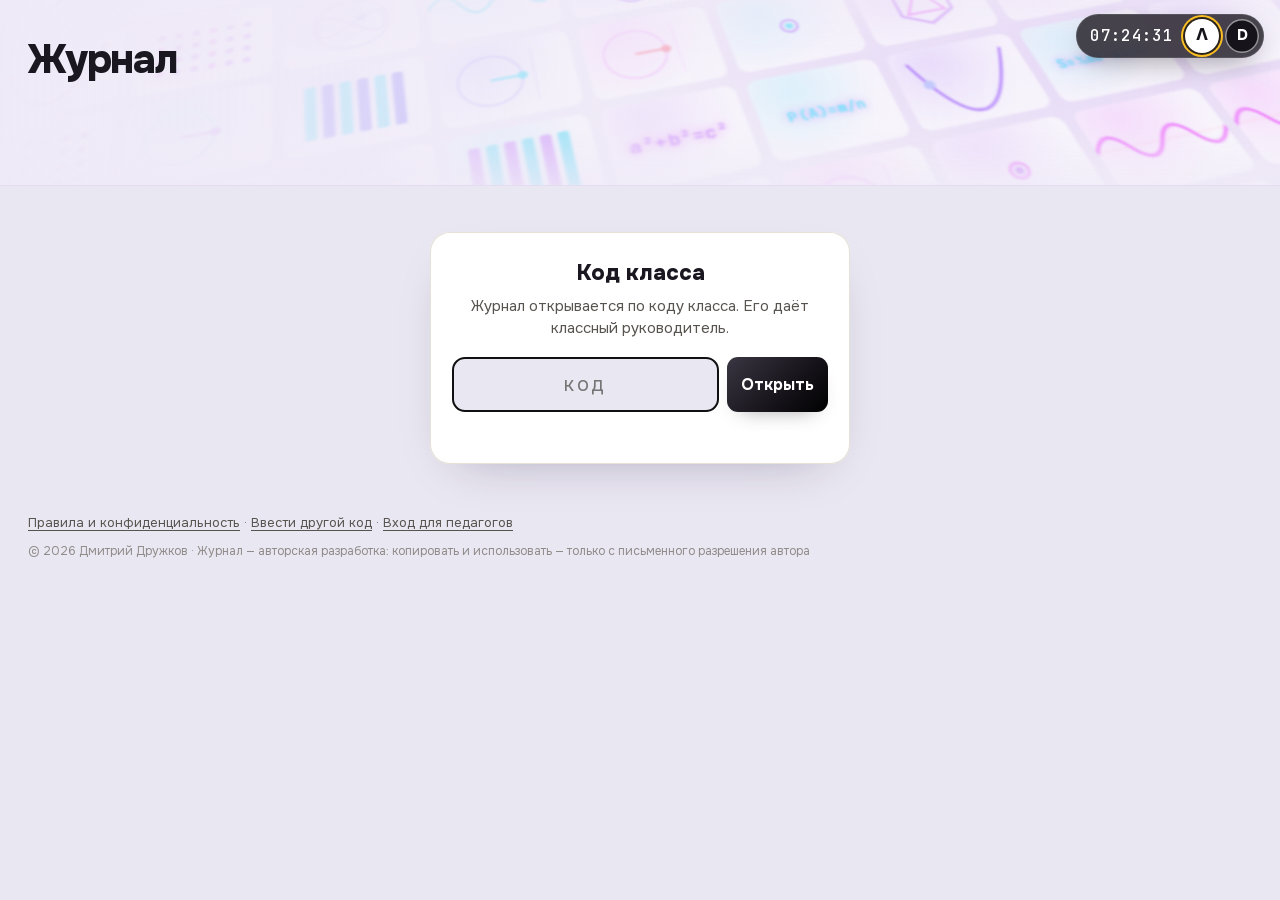
==== zhurnal.html @ 51f80c4f "Школьный журнал: страницы входа и журнала" ====
<!DOCTYPE html>
<html lang="ru">
<head>
<meta charset="UTF-8">
<meta name="viewport" content="width=device-width, initial-scale=1, viewport-fit=cover">
<title>Журнал</title>
<meta name="robots" content="noindex, nofollow">
<meta name="theme-color" content="#16131a">
<link rel="icon" href="favicon.svg" type="image/svg+xml">
<script>
  try { if (localStorage.getItem('tema') === 'night') document.documentElement.dataset.theme = 'night'; } catch (_) {}
</script>
<link rel="stylesheet" href="fonts/gf.css">
<link rel="stylesheet" href="style.css?v=d21de379">
<link rel="stylesheet" href="shkola.css?v=f48131ae">
<!--
  Школьный журнал (ТЗ 18, 10.10.2026) — копия журнала D, переделанная под школу: любые предметы, права по предмету.
  Эта страница — пустая оболочка: фамилий, имён и оценок в ней нет (152-ФЗ). Данные приходят с нашего сервера
  в России (vk_bot/shkola.py): педагогу — по входу (index.html), ученику и родителю — по коду класса или личной ссылке.
  Журнал D (uroki-gagarina/zhurnal.html) живёт отдельно; правки механики переносятся руками.
-->
<style>
/* Журнал живёт в стилях сайта (style.css): те же цвета тем Λ / D, те же цвета предметов
   (.k-algebra, .k-geometriya, .k-veroyatnost → --g заливка, --s акцент, --glow свечение),
   те же часы с переключателем. Здесь — только своё: вкладки, таблица, окна. */
[hidden]{ display:none !important; }
:root{
  --z-line2:#d9d3e6; --z-head:#f2eff9; --z-hover:#f6f3fb; --z-focus:#16131a;
  --z-shadow:0 18px 50px -18px rgba(40,24,70,.35);
  /* расцветка плиток оценок — вся здесь. --mNb фон, --mNt цифра, --m5s / --m2s свет. Выбор D из вариантов
     (_стенд_журнала/варианты_плиток.mjs): «Лайм» в обеих темах (ночь — 03.10, день — 04.10). Пятёрка — лайм со светом,
     плохие оценки (2, 1, прочерк, незачёт) — алая плитка с красным светом; у четвёрки цифра зелёная, у тройки охристая,
     плитки у них серые, без света. */
  --m5b:linear-gradient(160deg,#e4fb6e,#a8e02a); --m5t:#2a3d00; --m5s:0 4px 14px -3px rgba(132,204,22,.8), 0 0 24px -6px rgba(132,204,22,.65);
  --m2b:linear-gradient(160deg,#ff5a5a,#dc2626); --m2c:#fff; --m2s:0 4px 14px -3px rgba(220,38,38,.6), 0 0 22px -6px rgba(220,38,38,.5);
  --m2u:#fff; --m2uc:#dc2626;   /* счётчик дней в углу плохой оценки; «!» — наоборот, этим цветом залит */
  --m2k:rgba(60,0,10,.34);      /* подложка под счётчиком дней: мелкие белые цифры на алом читаются */
  --m2t:#b42318;                /* красный текст на обычном фоне: «2 долга» у имени */
  --m4b:#e9e5f1; --m4t:#35701a; --m3b:#e9e5f1; --m3t:#8f5d02; --mnb:#ece9f2; --mnt:#5f5870;
  --z-tile:#f4f2f9; --z-chip:#efecf6; --z-rule:#ebe6f2;
  --z-ring:#fff;   /* светлая подложка под рамкой выбора, наведения и сдачи: рамка видна и на чёрной, и на белой плитке */
  --z-sent:#7c3aed; --z-sent2:#c4b5fd; --z-redo:#c026d3;
}
:root[data-theme="night"]{
  --z-line2:#3a2447; --z-head:#231430; --z-hover:#231430; --z-focus:#ff5cc8;
  --z-shadow:0 0 0 1px rgba(255,92,200,.18), 0 24px 60px -20px rgba(217,70,239,.45);
  /* ночь — «Лайм»: пятёрка кислотная, плохие оценки алые; у четвёрки цифра зеленоватая, у тройки желтоватая */
  --m5b:linear-gradient(160deg,#f0ff8a,#a6f01f); --m5t:#1c2b00; --m5s:0 0 18px -1px rgba(190,255,60,.85), 0 0 38px -6px rgba(170,240,40,.75);
  --m2b:linear-gradient(160deg,#ff5a5a,#d61f1f); --m2c:#fff; --m2s:0 0 16px -2px rgba(255,60,60,.9), 0 0 30px -8px rgba(255,60,60,.7);
  --m2u:#fff; --m2uc:#d61f1f; --m2t:#ffa6bd;
  --m4b:rgba(255,255,255,.085); --m4t:#b9e69c; --m3b:rgba(255,255,255,.085); --m3t:#ecca78; --mnb:rgba(255,255,255,.04); --mnt:#9a86ad;
  --z-tile:rgba(255,255,255,.04); --z-chip:rgba(255,255,255,.07); --z-rule:rgba(255,255,255,.07);
  --z-sent:#a78bfa; --z-sent2:#ddd6fe; --z-redo:#e879f9;
}
body{ background:var(--store); min-height:100vh; }
/* обложка журнала (D, 03.10) — та же живая стена, что за календарём на главной: fon.js и его стили в style.css.
   Шапка журнала ниже календаря, поэтому плитки мельче (data-cols / data-rows), а слева, под заголовком
   и вкладками, стена притушена сильнее */
.zh-hero{ position:relative; overflow:hidden; isolation:isolate; }
.zh-hero .shell{ position:relative; z-index:1; }
.zh-hero .gif-wall{ display:flex; align-items:center; }
.zh-hero .gw-plane{ position:relative; flex:0 0 128%; left:-12%; top:auto; width:auto; height:auto; gap:12px; }   /* высота — по своим плиткам, стоит по центру шапки: на любой ширине накрывает её целиком */
.zh-hero .gif-wall::after{ background:
  linear-gradient(90deg, var(--h-bg) 0%, color-mix(in srgb, var(--h-bg) 82%, transparent) 30%, color-mix(in srgb, var(--h-bg) 30%, transparent) 62%, color-mix(in srgb, var(--h-bg) 18%, transparent) 100%),
  linear-gradient(180deg, color-mix(in srgb, var(--h-bg) 55%, transparent) 0%, transparent 34%, transparent 70%, color-mix(in srgb, var(--h-bg) 70%, transparent) 100%); }
@media (min-width:701px){ .zh-hero{ min-height:186px; } }
@media (max-width:700px){ .zh-hero .gw-plane{ flex-basis:160%; left:-30%; gap:10px; } }
@media (orientation:landscape) and (max-height:520px){ .zh-hero .gif-wall{ display:none; } }
input, textarea{ font:inherit; color:inherit; }

/* шапка — как на главной */
.zh-hero{
  background:
    radial-gradient(900px 400px at 85% -10%, rgba(168,85,247,.20), transparent 60%),
    radial-gradient(700px 360px at 0% 110%, rgba(79,70,229,.14), transparent 60%),
    var(--h-bg);
  color:var(--h-txt); padding:22px 0 22px; border-bottom:1px solid var(--h-line);
}
[data-theme="night"] .zh-hero{
  background:
    radial-gradient(800px 380px at 90% -20%, rgba(217,70,239,.35), transparent 60%),
    radial-gradient(700px 400px at -5% 120%, rgba(190,18,60,.28), transparent 60%),
    var(--h-bg);
  border-bottom-color:rgba(255,92,200,.28);
}
.zh-back{ display:inline-block; font-size:14px; font-weight:700; color:var(--h-soft); text-decoration:none; }
.zh-back:hover{ color:var(--h-txt); }
.zh-title{ display:flex; align-items:baseline; gap:6px 16px; flex-wrap:wrap; margin-top:10px; }
.zh-title .kicker{ margin-top:0; }
@media (max-width:700px){ .zh-hero{ padding-top:60px; } }

/* вкладки предметов — заливка предмета, как кнопки на главной */
.tabs{ display:flex; gap:10px; flex-wrap:wrap; align-items:center; margin-top:18px; }
/* все три всегда яркие, в цвете предмета; выбранная — приподнята, с кольцом и свечением */
.tab{ display:inline-flex; align-items:center; gap:8px; padding:9px 16px 9px 10px; border-radius:14px; font-weight:800; font-size:15px;
  color:var(--on); background:var(--g); box-shadow:0 8px 18px -14px var(--glow), inset 0 1px 0 rgba(255,255,255,.3);
  transition:transform .18s var(--ease), box-shadow .2s; }
.tab i{ font-style:normal; width:30px; height:30px; border-radius:9px; display:grid; place-items:center; font-size:17px; background:rgba(255,255,255,.28); }
.k-veroyatnost.tab i{ background:rgba(255,255,255,.7); }
.tab:hover{ transform:translateY(-1px); }
.tab:active{ transform:scale(.96); }
.tab[aria-selected="true"]{ transform:translateY(-3px) scale(1.04);
  box-shadow:0 0 0 3px var(--h-bg), 0 0 0 5px var(--s), 0 16px 30px -12px var(--glow); }
.tab[aria-selected="true"] i{ animation:tab-pop .45s var(--ease); }
@keyframes tab-pop{ 0%{ transform:scale(.7) rotate(-12deg); } 60%{ transform:scale(1.18) rotate(6deg); } 100%{ transform:none; } }
[data-theme="night"] .tab{ box-shadow:0 0 18px -8px var(--glow), inset 0 1px 0 rgba(255,255,255,.25); }
[data-theme="night"] .tab[aria-selected="true"]{ box-shadow:0 0 0 3px var(--h-bg), 0 0 0 5px var(--s), 0 0 34px -2px var(--glow); }
.tab .sh{ display:none; }
/* «Все» (D, 03.10): чёрная, как «Математика»; значок — полоски в цветах предметов журнала */
.tab.vse i{ display:flex; gap:2px; padding:7px 6px; align-items:stretch; background:rgba(255,255,255,.14); }
.tab.vse i b{ flex:1; border-radius:2px; background:var(--g); }
[data-theme="night"] .tab.vse{ box-shadow:inset 0 0 0 1px rgba(255,255,255,.3), 0 0 18px -8px var(--glow); }
@media (max-width:560px){
  .tabs{ display:grid; grid-template-columns:repeat(3,minmax(0,1fr)); gap:8px; }
  .tab{ flex-direction:column; justify-content:center; gap:5px; padding:9px 4px; font-size:13.5px; text-align:center; }
  .tab .lg{ display:none; } .tab .sh{ display:inline; }
  .tab i{ width:32px; height:32px; font-size:18px; }
  .tab.vse{ grid-column:1 / -1; flex-direction:row; gap:8px; padding:6px 12px; }   /* под тремя предметами — узкая полоса во всю ширину */
  .tab.vse i{ width:26px; height:26px; padding:6px 5px; }
  .tab.vse[aria-selected="true"]{ transform:translateY(-2px); }
  .st{ grid-column:1 / -1; margin-left:0; }
}
.st{ margin-left:auto; font-size:13px; color:var(--h-dim); display:flex; align-items:center; gap:6px; }
.st em{ font-style:normal; }
.st i{ width:8px; height:8px; border-radius:50%; background:var(--h-ghost); }
.st.ok i{ background:#16a34a; } .st.wait i{ background:#f59e0b; } .st.bad i{ background:#dc2626; }
[data-theme="night"] .st.ok i{ background:#6ee7b7; box-shadow:0 0 8px #6ee7b7; }

.zh-main{ padding-top:18px; }

/* панель учителя */
.tools{ display:flex; gap:8px; flex-wrap:wrap; align-items:center; margin-bottom:12px; font-size:14px; color:var(--sub); }
.btn{ padding:8px 14px; border-radius:11px; font-weight:700; text-align:center; background:var(--card); color:var(--ink); box-shadow:inset 0 0 0 1px var(--z-line2); }
.btn:hover{ background:var(--z-hover); }
.btn.pri{ background:var(--g); color:var(--on); box-shadow:0 10px 22px -14px var(--glow); }
.btn.danger{ color:#dc2626; }
[data-theme="night"] .btn.danger{ color:#ff7aa8; }
.warn{ color:#b45309; font-weight:600; }
[data-theme="night"] .warn{ color:#fcd34d; }
.codebox b{ color:var(--ink); }

/* таблица */
.wrap{ overflow:auto; max-height:calc(100vh - 120px); max-height:calc(100dvh - 120px); background:var(--card);
  border-radius:18px; box-shadow:inset 0 0 0 1px var(--line), 0 14px 40px -28px rgba(40,24,70,.35);
  -webkit-overflow-scrolling:touch; overscroll-behavior-x:contain; }
table.zt{ border-collapse:separate; border-spacing:0; font-size:14px; }
.zt th, .zt td{ border-right:1px solid transparent; border-bottom:1px solid transparent; }   /* линий сетки нет (плитки, ниже) — поля держат шаг */
.zt thead th{ position:sticky; top:0; z-index:2; background:var(--card); }
.zt thead tr:first-child th{ height:46px; }
.zt thead tr:nth-child(2) th{ top:46px; height:22px; }
.zt .nm{ position:sticky; left:0; z-index:3; background:var(--card); text-align:left; padding:6px 10px;
  min-width:128px; max-width:150px; font-weight:600; box-shadow:1px 0 0 var(--z-line2); }
.zt thead .nm{ z-index:4; font-size:12px; color:var(--muted); }
.zt tbody .nm b{ display:block; font-weight:800; font-size:15.5px; line-height:1.15; }   /* имя — крупно, фамилия — мелко и серым (D, 01.10) */
.zt tbody .nm span{ display:block; font-size:11.5px; color:var(--muted); font-weight:500; }
/* имя и фамилия — каждая в одну строку (D, 04.10): «Воротников · 2 долга» переносилось, строка становилась выше остальных,
   и плитки в ней растягивались. Не помещается — многоточием сжимается только сама фамилия (.fm): «· это ты» и число долгов
   остаются целыми. На широком экране столбец имён шире, и фамилии видны целиком */
.zt tbody .nm b, .zt tbody .nm span{ white-space:nowrap; max-width:130px; }
.zt tbody .nm b, .zt tbody .nm .fm{ overflow:hidden; text-overflow:ellipsis; }
.zt tbody .nm span{ display:flex; }
.zt tbody .nm .fm{ font-style:normal; min-width:0; }
.zt tbody .nm em{ flex:none; }
@media (min-width:1000px){ .zt .nm{ max-width:230px; } .zt tbody .nm b, .zt tbody .nm span{ max-width:210px; } }
.dt{ padding:3px 6px; font-size:13px; white-space:nowrap; cursor:pointer; border-top:3px solid transparent; text-align:center; }
.dt b{ display:block; font-weight:700; }
.dt small{ display:block; font-size:10.5px; color:var(--muted); font-weight:600; }
.dt:hover{ color:var(--s); }
.dt a{ display:block; color:inherit; text-decoration:none; }
.dt.go b i{ font-style:normal; font-size:11px; margin-left:3px; color:var(--s); }
.dt.go:hover b{ text-decoration:underline; text-underline-offset:3px; }
a.btn{ text-decoration:none; display:inline-flex; align-items:center; }
.dt.today b::after{ content:' · сегодня'; font-weight:700; font-size:10.5px; color:var(--s); }
.sub{ font-size:10.5px; font-weight:700; color:var(--muted); text-transform:uppercase; letter-spacing:.04em; }
td.c{ position:relative; width:46px; min-width:46px; height:44px; text-align:center; font-weight:800; font-size:15px; padding:2px; white-space:nowrap; }
td.c.long{ font-size:11px; white-space:normal; line-height:1.1; font-weight:600; }
.m5{ background:var(--m5b); color:var(--m5t); } .m4{ background:var(--m4b); color:var(--m4t); }
.m3{ background:var(--m3b); color:var(--m3t); } .m2{ background:var(--m2b); color:var(--m2c); }
.mn{ background:var(--mnb); color:var(--mnt); font-weight:600; }
.edit td.c{ cursor:pointer; }
.zt tfoot th.nm{ font-size:12px; color:var(--muted); vertical-align:top; }
.zt tfoot td{ vertical-align:top; padding:6px; font-size:12px; color:var(--sub); cursor:pointer; max-width:92px; }
.zt tfoot td:hover{ background:var(--z-hover); }
/* галочка D в углу темы и домашки: «урок готов», «домашка задана» — видит только он */
.edit .zt tfoot td[data-les]{ position:relative; padding-right:26px; min-width:124px; }   /* шире: галочка не должна ломать слова темы */
.rdy{ position:absolute; top:5px; right:5px; width:19px; height:19px; padding:0; border-radius:6px; display:grid; place-items:center; font-size:13px; line-height:1; font-weight:900;
  color:transparent; background:var(--card); box-shadow:inset 0 0 0 1.5px var(--z-line2); }
.rdy:hover{ box-shadow:inset 0 0 0 1.5px #16a34a; }
.rdy[aria-pressed="true"]{ background:#16a34a; color:#fff; box-shadow:none; }
[data-theme="night"] .rdy[aria-pressed="true"]{ background:#34d399; color:#062b1c; }
/* журналы: переключатель над предметами */
.jsw{ display:flex; gap:6px; flex-wrap:wrap; margin-top:14px; }
.jr{ padding:6px 12px; border-radius:999px; font-weight:700; font-size:13.5px; color:var(--h-soft); box-shadow:inset 0 0 0 1px var(--h-line); }
.jr[aria-pressed="true"]{ background:var(--h-txt); color:var(--h-bg); box-shadow:none; }
.jr.add{ color:var(--h-dim); border:1px dashed var(--h-line); box-shadow:none; }
/* ссылки урока (D, 09.10): видеосвязь и доска — всегда в шапке, у D и у ученика одни и те же */
.ssyl{ display:flex; gap:10px; flex-wrap:wrap; align-items:center; margin-top:14px; }
.sl{ display:inline-flex; align-items:center; gap:10px; padding:7px 16px 7px 7px; border-radius:14px; font-weight:800; font-size:15px; text-decoration:none;
  color:#fff; box-shadow:0 10px 22px -12px var(--sl-glow), inset 0 1px 0 rgba(255,255,255,.3); transition:transform .18s var(--ease), box-shadow .2s; }
.sl i{ width:32px; height:32px; border-radius:10px; display:grid; place-items:center; background:rgba(255,255,255,.24); }
.sl svg{ width:19px; height:19px; fill:none; stroke:currentColor; stroke-width:2; stroke-linecap:round; stroke-linejoin:round; }
.sl em{ font-style:normal; font-weight:700; opacity:.7; }
.sl:hover{ transform:translateY(-2px); box-shadow:0 16px 28px -12px var(--sl-glow), inset 0 1px 0 rgba(255,255,255,.3); }
.sl:active{ transform:scale(.96); }
.sl.tm{ background:linear-gradient(135deg,#22c55e 0%,#0d9488 100%); --sl-glow:rgba(13,148,136,.9); }
.sl.bd{ background:linear-gradient(135deg,#f472b6 0%,#8b5cf6 100%); --sl-glow:rgba(139,92,246,.9); }
[data-theme="night"] .sl{ box-shadow:0 0 22px -6px var(--sl-glow), inset 0 1px 0 rgba(255,255,255,.25); }
.sl-ed{ width:34px; height:34px; border-radius:50%; display:grid; place-items:center; font-size:15px; color:var(--h-dim); box-shadow:inset 0 0 0 1px var(--h-line); }
.sl-ed:hover{ color:var(--h-txt); }
@media (max-width:560px){ .sl{ flex:1 1 0; justify-content:flex-start; } }
/* оформление: точка в начале строки, кнопки Ж К Ч • */
.li{ display:block; padding-left:1.05em; text-indent:-1.05em; }
.li::before{ content:'•'; display:inline-block; width:1.05em; text-indent:0; color:var(--s); font-weight:900; }
.tl .li{ padding-left:.9em; text-indent:-.9em; } .tl .li::before{ width:.9em; }
.dlg .lbl{ display:flex; align-items:center; gap:8px; }
.fmtbar{ margin-left:auto; display:inline-flex; gap:4px; text-transform:none; letter-spacing:0; }
.fmtbar button{ width:30px; height:28px; padding:0; display:grid; place-items:center; line-height:1; border-radius:8px; font-size:14px; color:var(--ink); box-shadow:inset 0 0 0 1px var(--z-line2); background:var(--card); }
.fmtbar button:hover{ background:var(--z-hover); }
/* «Математика» — чёрная с белой М (D, 01.10) */
.k-mat{ --g:linear-gradient(135deg,#3a3642 0%,#16131a 60%,#000 100%); --s:#16131a; --on:#fff; --t:#ecebef; --d:#16131a; --glow:rgba(0,0,0,.45); }
[data-theme="night"] .k-mat{ --g:linear-gradient(135deg,#2c2436 0%,#0a070d 70%,#000 100%); --s:#f3ecff; --on:#fff; --t:rgba(255,255,255,.08); --d:#f3ecff; --glow:rgba(255,255,255,.35); }
/* лента дней индивидуала: предмет дня — цветом под днём недели и датой */
.dt.sjc:hover{ color:var(--on); }
.dt.sjc.go b i{ color:inherit; opacity:.75; }   /* стрелка «урок на сайте» на цветной шапке — цветом текста, а не предмета (иначе оранжевая на оранжевом) */
.dt.sjc.today b::after{ color:inherit; }
/* выбор предмета дня в окне «День» */
.sjpick{ display:flex; gap:8px; flex-wrap:wrap; margin-top:6px; }
.sjpick button{ padding:9px 14px; min-width:44px; border-radius:12px; font-weight:800; font-size:14px; color:var(--on); background:var(--g); opacity:.45;
  box-shadow:inset 0 1px 0 rgba(255,255,255,.3); transition:opacity .15s, transform .15s var(--ease); }
.sjpick.go button{ opacity:1; }
.sjpick button[aria-pressed="true"]{ opacity:1; transform:translateY(-2px); box-shadow:0 0 0 2px var(--card), 0 0 0 4px var(--s), 0 10px 20px -12px var(--glow); }
.dlg input[type="date"]{ width:auto; min-width:170px; font-weight:700; }
.fprev{ white-space:pre-line; font-size:14px; background:var(--z-head); border-radius:10px; padding:8px 10px; margin-top:6px; }
.fprev-h{ display:block; font-size:11px; font-weight:700; text-transform:uppercase; letter-spacing:.06em; color:var(--muted); margin-bottom:2px; }
/* тема дня: по две строки на урок, на один урок — четыре */
.tl{ display:-webkit-box; -webkit-box-orient:vertical; -webkit-line-clamp:2; overflow:hidden; word-break:break-word; line-height:1.3; }
.tl.one{ -webkit-line-clamp:4; }
.hw .tl{ white-space:pre-line; }
.tl .no{ font-weight:800; color:var(--muted); }
.tl.site{ color:var(--sub); font-style:italic; }
.zt tfoot td{ min-width:138px; }
.clamp{ display:-webkit-box; -webkit-box-orient:vertical; -webkit-line-clamp:4; overflow:hidden; white-space:pre-line; word-break:break-word; }
.tp td{ color:var(--ink); font-weight:600; }
.addc{ padding:0 10px; vertical-align:middle; }
.empty{ padding:40px 20px; text-align:center; color:var(--sub); }

/* легенда (D, 03.10): отдельная карточка ниже таблицы — значок и два-три слова, по столбцам */
.lgd{ margin-top:30px; padding:16px 20px 18px; border-radius:18px; display:grid; grid-template-columns:repeat(auto-fit, minmax(220px, 1fr)); gap:16px 30px;
  font-size:13px; line-height:1.3; color:var(--sub); background:color-mix(in srgb, var(--card) 60%, transparent); box-shadow:inset 0 0 0 1px var(--line); }
.lgd h4{ font-size:11px; font-weight:800; letter-spacing:.1em; text-transform:uppercase; color:var(--muted); margin-bottom:8px; }
.lgd ul{ list-style:none; display:grid; gap:7px; }
.lgd li{ display:flex; align-items:center; gap:9px; }
.lgd .ch{ display:inline-flex; gap:3px; flex:none; justify-content:flex-end; min-width:105px; }   /* значки — столбцом справа, подписи — слева в линию */
.lgd .dbt .ch{ min-width:54px; }
.lgd .ch i{ display:inline-flex; align-items:center; justify-content:center; min-width:24px; height:22px; padding:0 4px; border-radius:6px; font-style:normal; font-weight:800; font-size:12px; box-shadow:0 0 0 1px rgba(127,127,127,.14); }
.lgd .ch i small{ align-self:flex-start; margin:2px -1px 0 2px; padding:0 2px; border-radius:3px; font:800 8.5px/1.3 'JetBrains Mono',ui-monospace,monospace; color:var(--m2u); background:var(--m2k); }
.lgd .ch i small.late{ background:var(--m2u); color:var(--m2uc); }
.lgd .sjc{ min-width:0; }
.lgd .sjc i{ width:24px; background:var(--g); box-shadow:inset 0 0 0 1px rgba(127,127,127,.25); }
.lgd .tips li{ align-items:baseline; }
.lgd .tips li::before{ content:''; flex:none; width:5px; height:5px; border-radius:50%; background:var(--muted); transform:translateY(-2px); }
@media (max-width:560px){ .lgd{ margin-top:22px; padding:14px 14px 16px; gap:14px; } }

/* вход по коду */
.gate{ max-width:420px; margin:28px auto; background:var(--card); border-radius:20px; padding:26px 22px; text-align:center;
  box-shadow:inset 0 0 0 1px var(--line), 0 18px 50px -30px rgba(40,24,70,.4); }
[data-theme="night"] .gate{ box-shadow:inset 0 0 0 1px rgba(217,70,239,.25), 0 0 60px -24px rgba(217,70,239,.6); }
.gate h2{ font-size:22px; font-weight:800; margin-bottom:6px; }
.gate p{ color:var(--sub); font-size:15px; }
.gate form{ display:flex; gap:8px; margin-top:18px; }
.gate input{ flex:1; min-width:0; padding:12px 14px; border-radius:12px; border:1px solid var(--z-line2); background:var(--store); font-size:20px; text-align:center; letter-spacing:.12em; }
.gate .pick{ display:grid; gap:8px; margin-top:16px; }
.gate .pick .btn{ width:100%; justify-content:flex-start; text-align:left; padding:12px 14px; font-size:16px; }
.gate .err{ color:#dc2626; margin-top:12px; font-size:14px; min-height:1em; }
[data-theme="night"] .gate .err{ color:#ff7aa8; }
.link{ text-decoration:underline; text-underline-offset:3px; color:var(--sub); font-size:13px; }

/* нижний лист: оценка */
.pop{ position:fixed; left:50%; bottom:12px; transform:translateX(-50%); width:min(440px, calc(100vw - 16px)); z-index:40;
  background:var(--card); color:var(--ink); border-radius:20px; box-shadow:var(--z-shadow), inset 0 0 0 1px var(--line); padding:14px; }
.pop-h{ display:flex; justify-content:space-between; gap:10px; font-size:14px; margin-bottom:10px; }
.pop-h span{ color:var(--sub); text-align:right; }
.pop-q{ display:grid; grid-template-columns:repeat(7,1fr); gap:6px; }
.pop-q button{ height:46px; border-radius:12px; font-weight:800; font-size:18px; text-align:center; box-shadow:inset 0 0 0 1px var(--z-line2); }
.pop-t{ display:flex; gap:6px; margin-top:8px; }
.pop-t input{ flex:1; min-width:0; padding:10px 12px; border-radius:10px; border:1px solid var(--z-line2); background:var(--store); }
.pop-f{ display:flex; justify-content:space-between; align-items:center; gap:8px; margin-top:10px; font-size:14px; color:var(--sub); }
.pop-f label{ display:flex; align-items:center; gap:6px; cursor:pointer; }

/* окна: урок, ученики */
.dlg-bg{ position:fixed; inset:0; background:rgba(16,10,24,.45); z-index:45; }
[data-theme="night"] .dlg-bg{ background:rgba(5,2,8,.7); }
.dlg{ position:fixed; left:50%; top:50%; transform:translate(-50%,-50%); width:min(560px, calc(100vw - 16px)); max-height:calc(100dvh - 24px); overflow:auto;
  background:var(--card); color:var(--ink); border-radius:20px; box-shadow:var(--z-shadow); padding:20px; z-index:46; }
.dlg h3{ font-size:20px; font-weight:800; margin-bottom:4px; }
.dlg .meta{ color:var(--muted); font-size:13px; margin-bottom:14px; }
.dlg .txt{ white-space:pre-line; font-size:15px; margin:6px 0 14px; }
.dlg .lbl{ font-size:12px; font-weight:700; text-transform:uppercase; letter-spacing:.06em; color:var(--muted); margin-top:10px; }
.dlg input, .dlg textarea{ width:100%; padding:10px 12px; border-radius:10px; border:1px solid var(--z-line2); background:var(--store); margin-top:4px; }
.dlg textarea{ min-height:110px; resize:vertical; }
.dlg .row{ display:flex; gap:8px; justify-content:flex-end; margin-top:16px; flex-wrap:wrap; }
.dlg .row .sp{ flex:1; }
.srow{ display:grid; grid-template-columns:1fr 1fr 36px 36px; gap:6px; margin-top:6px; }
.srow button.lnk{ color:var(--ink); } .srow button.lnk.on{ background:var(--z-head); box-shadow:inset 0 0 0 2px #7c3aed; }
.srow input{ margin-top:0; }
.srow-tg{ grid-column:1 / -1; padding:9px 10px; border-radius:10px; border:1px solid var(--z-line2); background:var(--store); color:inherit; font:inherit; font-size:14px; }
.srow-ph{ grid-column:1 / 3; font-size:14px; }
.srow-call{ grid-column:3 / -1; display:flex; align-items:center; justify-content:center; border-radius:10px; box-shadow:inset 0 0 0 1px var(--z-line2); text-decoration:none; }
.srow-call[hidden]{ display:none; }
.srow button{ border-radius:10px; text-align:center; box-shadow:inset 0 0 0 1px var(--z-line2); color:#dc2626; }

.vyg-row{ display:flex; align-items:center; gap:12px; flex-wrap:wrap; margin-top:16px; font-size:13px; color:var(--muted); }
/* выгрузка оценок (D, 08.10): окно с выбором вида и лист. Лист — чёрным по белому в любой теме: его печатают */
.dlg.vyg{ width:min(1040px, calc(100vw - 16px)); }
.vyg-opt{ display:flex; flex-wrap:wrap; gap:8px 22px; margin-top:12px; }
.vyg-opt > div{ display:flex; align-items:center; gap:6px; flex-wrap:wrap; }
.vyg-opt b{ font-size:11px; font-weight:800; letter-spacing:.08em; text-transform:uppercase; color:var(--muted); margin-right:2px; }
.vyg-opt button{ padding:6px 12px; border-radius:999px; font-size:14px; font-weight:600; box-shadow:inset 0 0 0 1.5px var(--z-line2); }
.vyg-opt button[aria-pressed="true"]{ background:var(--ink); color:var(--paper); box-shadow:none; }
.vyg-kr{ display:flex; align-items:center; gap:8px 10px; flex-wrap:wrap; margin-top:12px; padding:10px 12px; border-radius:12px; background:var(--z-head); font-size:13px; color:var(--sub); }
.vyg-kr b{ font-size:11px; font-weight:800; letter-spacing:.08em; text-transform:uppercase; color:var(--muted); }
.vyg-kr input{ flex:1 1 260px; min-width:0; height:36px; padding:0 10px; border-radius:10px; border:1.5px solid var(--z-line2); background:var(--card); color:var(--ink); font:inherit; font-size:13px; }
.vyg-kr span{ flex:1 1 240px; }
.vyg-pre{ margin-top:14px; max-height:min(52vh, 560px); overflow:auto; border-radius:12px; box-shadow:inset 0 0 0 1.5px var(--z-line2); background:#fff; padding:14px 16px; }
.vl{ color:#000; font:12px/1.25 Arial, Helvetica, sans-serif; }
.vl h1, .vl h2, .vl h3{ color:#000; letter-spacing:0; text-transform:none; }   /* у сайта заголовки в цвет темы: ночью были бы белыми на белом листе */
.vl h1{ font:700 15px/1.2 Arial, sans-serif; margin:0 0 2px; } .vl .vl-kogda{ font-size:11px; color:#555; margin-bottom:10px; }
.vl h2{ font:700 13.5px/1.2 Arial, sans-serif; margin:12px 0 4px; } .vl h2 small{ font-weight:400; color:#555; font-size:11.5px; margin-left:6px; }
.vl table{ border-collapse:collapse; margin-bottom:6px; }
.vl th, .vl td{ border:1px solid #777; padding:2px 4px; text-align:center; min-width:17px; height:18px; font-size:11.5px; white-space:nowrap; }
.vl th{ background:#eee; font-weight:700; } .vl th.d{ font-size:10.5px; } .vl th.w{ font-weight:400; font-size:9.5px; color:#333; background:#f6f6f6; }
.vl td.nm, .vl th.nm{ text-align:left; padding-right:8px; } .vl td.sr{ font-weight:700; background:#f6f6f6; }
.vl .vl-s{ break-inside:avoid; page-break-inside:avoid; }
.vl .vk{ break-inside:avoid; page-break-inside:avoid; padding:10px 2px 12px; border-bottom:1.5px dashed #555; }
.vl .vk:first-of-type{ border-top:1.5px dashed #555; }
.vl .vk h3{ font:700 15px/1.2 Arial, sans-serif; margin:0 0 6px; } .vl .vk h3 small{ font-weight:400; font-size:11px; color:#555; margin-left:8px; }
.vl .vk-s{ display:flex; gap:8px 12px; align-items:flex-start; flex-wrap:wrap; margin-top:5px; }
.vl .vk-s > b{ flex:0 0 112px; font-size:12px; padding-top:3px; } .vl .vk-s > b i{ display:block; font-style:normal; font-weight:400; font-size:11px; color:#333; }
.vl .vk-t{ display:flex; flex-wrap:wrap; gap:4px 10px; flex:1; min-width:0; } .vl .vk-t table{ margin:0; }
#vygList{ display:none; }
@media print{
  body.vyg-print{ background:#fff !important; }
  body.vyg-print > *:not(#vygList){ display:none !important; }
  body.vyg-print > #vygList{ display:block !important; }
  body.vyg-print .vl th, body.vyg-print .vl td{ -webkit-print-color-adjust:exact; print-color-adjust:exact; }
}
.zh-foot{ padding:22px 0 40px; font-size:13px; color:var(--muted); }

/* ── живой журнал (ТЗ 17, шаги 1–3) ── */
/* долг (двойка, единица, незачёт): в углу плитки — сколько дней осталось на пересдачу, «!» — срок вышел */
td.c sup{ position:absolute; top:1px; right:2px; color:var(--m2u); font-size:9.5px; font-weight:800; line-height:1; font-family:'JetBrains Mono',ui-monospace,monospace; background:var(--m2k); border-radius:4px; padding:1px 3px; }
td.c.zlate sup{ color:var(--m2uc); background:var(--m2u); }
/* кто поставил: А — автоматика, ✎ — D исправил оценку автоматики */
td.c .src{ position:absolute; bottom:2px; left:3px; font-size:9px; font-weight:800; line-height:1; opacity:.75; }
.zt tbody .nm em{ font-style:normal; color:var(--m2t); font-weight:700; }
.sub.dz.sh{ letter-spacing:0; }
.zt tfoot td[colspan="1"], .zt tfoot td[colspan="2"]{ min-width:96px; }
.fcount{ display:inline-block; margin-left:4px; font-size:11px; font-weight:700; color:var(--muted); white-space:nowrap; }
/* подсказка: навёл — вспомнил, что было */
.ztip{ position:fixed; z-index:60; max-width:280px; padding:9px 11px; border-radius:12px; font-size:12.5px; line-height:1.4;
  background:var(--night); color:#f3eaf7; box-shadow:var(--z-shadow); pointer-events:none; white-space:pre-line; }
.ztip b{ display:block; font-size:13px; margin-bottom:2px; }
[data-theme="night"] .ztip{ background:#2a1636; box-shadow:0 0 0 1px rgba(255,92,200,.3), 0 18px 40px -16px rgba(217,70,239,.6); }
/* источник оценки в листе D */
.pop-src{ font-size:13px; color:var(--sub); background:var(--z-head); border-radius:10px; padding:8px 10px; margin-bottom:10px; }
.pop-cm{ width:100%; margin-top:8px; padding:9px 12px; border-radius:10px; border:1px solid var(--z-line2); background:var(--store); resize:vertical; font-size:14px; }
td.c .cmt{ position:absolute; top:4px; left:4px; width:6px; height:6px; border-radius:50%; background:currentColor; opacity:.8; }   /* есть комментарий — точка в углу, цветом цифры */
.pop-x{ display:flex; gap:6px; margin-top:8px; }
.pop-x button{ flex:1; height:36px; border-radius:10px; font-weight:700; font-size:14px; text-align:center; box-shadow:inset 0 0 0 1px var(--z-line2); }
/* файлы урока в карточке */
/* карточка дня: тема → файлы плитками → домашка */
.dsec{ margin-top:14px; }
.dsec-h{ display:flex; align-items:center; gap:8px; flex-wrap:wrap; font-size:16.5px; line-height:1.25; }
.dsec-h .no{ width:24px; height:24px; border-radius:50%; display:grid; place-items:center; font-size:13px; font-weight:800; background:var(--z-head); color:var(--sub); flex:none; }
.sjchip{ padding:3px 9px; border-radius:999px; font-size:12px; font-weight:800; color:var(--on); background:var(--g); flex:none; }
.ftiles{ display:flex; gap:10px; flex-wrap:wrap; margin:10px 0 6px; }
.ft{ position:relative; width:150px; }
.ftb{ width:100%; padding:0; display:flex; flex-direction:column; gap:4px; text-align:left; }
.fpv{ width:150px; height:196px; border-radius:14px; overflow:hidden; display:grid; place-items:center; background:var(--z-head); box-shadow:0 0 0 1px var(--z-line2), 0 8px 18px -14px rgba(40,24,70,.5); transition:transform .15s var(--ease); }
.ftb:hover .fpv{ transform:translateY(-2px); box-shadow:0 0 0 2px var(--s), 0 12px 22px -14px rgba(40,24,70,.6); }
.fpv img{ width:100%; height:100%; object-fit:cover; object-position:top; display:block; background:#fff; }
.fpv img:not([src]){ visibility:hidden; }
@media (max-width:560px){ .ft{ width:calc(50% - 5px); } .fpv{ width:100%; height:auto; aspect-ratio:150/196; } }
.fpv i{ font-style:normal; font-family:'JetBrains Mono',ui-monospace,monospace; font-weight:800; font-size:20px; text-transform:uppercase; letter-spacing:.04em; color:#fff; }
.fpv.x-pdf{ background:linear-gradient(135deg,#f87171,#dc2626); position:relative; }
.fpv.x-pdf img:not([src]){ position:absolute; }
.fpv.x-pdf.cover{ background:#fff; }
.fpv.x-pdf.cover::after{ content:'PDF'; position:absolute; left:6px; bottom:6px; padding:2px 6px; border-radius:6px; font:800 10px 'JetBrains Mono',ui-monospace,monospace; color:#fff; background:#dc2626; } .fpv.x-pptx{ background:linear-gradient(135deg,#fb923c,#ea580c); }
.fpv.x-docx{ background:linear-gradient(135deg,#60a5fa,#2563eb); } .fpv.x-xlsx{ background:linear-gradient(135deg,#4ade80,#16a34a); }
.fnm{ font-size:13px; font-weight:600; line-height:1.2; display:-webkit-box; -webkit-box-orient:vertical; -webkit-line-clamp:2; overflow:hidden; word-break:break-word; }
.ftb .fz{ font-size:11px; color:var(--muted); }
.frm{ position:absolute; top:-6px; right:-6px; width:24px; height:24px; padding:0; border-radius:50%; display:grid; place-items:center; font-size:12px; color:#dc2626; background:var(--card); box-shadow:0 0 0 1px var(--z-line2), 0 4px 10px -6px rgba(0,0,0,.4); }
.btn.sm{ padding:5px 10px; font-size:13px; }
/* карточка дня колонками (D, 07.10): тема 1 · тема 2 · домашка — отдельные карточки с цветной шапкой; на телефоне встают друг под друга */
.dlg.day{ display:grid; grid-template-columns:repeat(var(--nb, 3), minmax(0, 1fr)); gap:14px; align-items:stretch; }
@media (max-width:760px){ .dlg.day{ grid-template-columns:1fr; } }
.dlg.day > h3, .dlg.day > .meta, .dlg.day > .note, .dlg.day > .row{ grid-column:1 / -1; margin:0; }
.dlg.day .dsec, .dlg.day .dhw{ margin:0; padding:0 14px 14px; border-radius:16px; background:var(--card); box-shadow:0 0 0 1px var(--z-line2), 0 10px 24px -18px rgba(40,24,70,.5); overflow:hidden; }
.dlg.day .dsec-h, .dlg.day .dhw > .lbl{ display:flex; flex-wrap:nowrap; align-items:flex-start; gap:8px; margin:0 -14px 12px; padding:12px 14px; min-height:64px; font-size:15px; line-height:1.3; font-weight:800; text-transform:none; letter-spacing:0; color:var(--on); background:var(--g); }
.dlg.day .dsec-h b{ flex:1; min-width:0; color:inherit; }
.dlg.day .dsec-h .no{ background:rgba(255,255,255,.92); color:#1a1720; margin-top:-2px; }
.dlg.day .dsec-h .sjchip{ background:rgba(255,255,255,.92); color:#1a1720; }
.dlg.day .dhw > .lbl{ background:#1a1720; color:#fff; }
[data-theme="night"] .dlg.day .dhw > .lbl{ background:#000; box-shadow:inset 0 -1px 0 rgba(255,255,255,.18); }
.dlg.day .dhw .txt{ margin-top:0; }
.dlg.day .cov{ width:100%; margin-top:0; } .dlg.day .ftiles{ margin-top:10px; }
/* плитки в колонке: один файл — во всю ширину (видно без открытия), два и больше — по два в ряд */
.dlg.day .ft{ width:calc(50% - 5px); } .dlg.day .ft:only-child{ width:100%; }
.dlg.day .fpv{ width:100%; height:auto; aspect-ratio:150/196; }
/* обложка темы (D, 07.10): в карточке — над файлами, в таблице — над строкой темы */
.cov{ position:relative; width:min(100%, 300px); margin:10px 0 2px; }
.covb{ display:block; width:100%; padding:0; border-radius:14px; overflow:hidden; box-shadow:0 0 0 1px var(--z-line2), 0 8px 18px -14px rgba(40,24,70,.5); }
.cov img{ display:block; width:100%; aspect-ratio:16/9; object-fit:cover; object-position:top; background:var(--z-head); }
.ti + .ti{ margin-top:6px; padding-top:6px; border-top:1px solid var(--z-line2); }
.zt tfoot .tl:not(.one){ -webkit-line-clamp:3; }
.edit .zt tfoot td[data-les]{ padding-right:6px; }   /* галочек готовности больше нет — картинка и текст во всю ширину колонки */
.tcov{ display:block; width:100%; aspect-ratio:16/9; object-fit:cover; object-position:top; border-radius:8px; margin:0 0 4px; background:var(--z-head); }
.tcov:not([src]), .cov img:not([src]){ visibility:hidden; }
/* плитку можно подвинуть: ◀ ▶ и «в домашку / к теме»; мышкой — перетащить */
.fmv{ display:flex; gap:3px; margin-top:4px; }
.fmv button{ flex:1; height:24px; padding:0 4px; border-radius:7px; font-size:11px; font-weight:700; color:var(--sub); box-shadow:inset 0 0 0 1px var(--z-line2); white-space:nowrap; }
.fmv button{ text-align:center; } .fmv button[disabled]{ opacity:.3; cursor:default; }
.fmv button:not([disabled]):hover{ background:var(--z-hover); }
.ft[draggable="true"]{ cursor:grab; } .ft.drag{ opacity:.4; }
.zone-on{ outline:2px dashed var(--s); outline-offset:3px; border-radius:12px; }
.uprow{ display:flex; gap:6px; flex-wrap:wrap; align-items:center; }
/* файлы в окне «Изменить»: что уже лежит и что уйдёт вместе с «Сохранить» */
.fslot{ display:flex; gap:6px; flex-wrap:wrap; align-items:center; margin:6px 0 2px; padding:6px; border-radius:12px; background:var(--z-head); }
.fchip{ display:inline-flex; align-items:center; gap:4px; max-width:100%; padding:3px 8px; border-radius:999px; font-size:12px; font-weight:600; color:var(--sub); background:var(--card); box-shadow:inset 0 0 0 1px var(--z-line2); }
.fchip span{ overflow:hidden; text-overflow:ellipsis; white-space:nowrap; max-width:170px; }
.fchip.new{ color:var(--on); background:var(--s); box-shadow:none; }
.fchip button{ width:16px; height:16px; padding:0; border-radius:50%; font-size:10px; line-height:1; color:inherit; background:rgba(255,255,255,.25); }
.pop-sub .pop-x button.redo{ flex:2; }
.pop-move{ display:flex; gap:5px; flex-wrap:wrap; align-items:center; margin-top:8px; }
.pop-move button{ padding:5px 9px; border-radius:9px; font-size:13px; font-weight:700; box-shadow:inset 0 0 0 1px var(--z-line2); background:var(--card); }
.autorow{ display:flex; align-items:center; gap:10px; flex-wrap:wrap; margin:8px 0 2px; }
.autorow .note{ margin:0; }
.dhw{ margin-top:12px; padding:10px 12px; border-radius:12px; background:var(--z-head); }
.dhw .lbl{ margin-top:0; }
.files{ display:flex; flex-direction:column; gap:6px; margin:6px 0 4px; }
.file{ display:flex; align-items:center; gap:8px; }
.file .zdl{ flex:1; min-width:0; display:flex; align-items:center; gap:10px; padding:9px 12px; border-radius:12px; text-align:left; box-shadow:inset 0 0 0 1px var(--z-line2); }
.file .zdl:hover{ background:var(--z-hover); }
.file .ext{ font-family:'JetBrains Mono',ui-monospace,monospace; font-size:11px; font-weight:700; padding:3px 6px; border-radius:6px; background:var(--z-head); color:var(--sub); flex:none; text-transform:uppercase; }
.file .fn{ flex:1; min-width:0; font-weight:600; overflow:hidden; text-overflow:ellipsis; white-space:nowrap; }
.file .fz{ font-size:12px; color:var(--muted); white-space:nowrap; }
.file .rm{ width:36px; height:36px; border-radius:10px; text-align:center; color:#dc2626; box-shadow:inset 0 0 0 1px var(--z-line2); flex:none; }
.upl{ position:relative; overflow:hidden; display:inline-flex; align-items:center; cursor:pointer; }
.upl input{ position:absolute; inset:0; opacity:0; cursor:pointer; margin:0; }
.dlg .chk{ display:flex; gap:8px; align-items:flex-start; margin-top:12px; font-size:14px; color:var(--sub); cursor:pointer; }
.dlg .chk input{ width:auto; margin-top:3px; }
.note{ font-size:13px; color:var(--muted); margin-top:4px; }
/* сдача ДЗ (шаг 4): 📷 — есть фото; кольцо «сдано» и пунктир «на доработку» — в блоке плиток */
td.c .cam{ position:absolute; bottom:1px; right:2px; font-size:10px; font-style:normal; line-height:1; }
.zt tbody tr.me th.nm{ background:color-mix(in srgb, #7c3aed 12%, var(--card)); box-shadow:inset 4px 0 0 #7c3aed, 1px 0 0 var(--z-rule); }
.zt tbody tr.me td.c.d.mine{ cursor:pointer; }
.stbar{ display:flex; gap:10px; flex-wrap:wrap; align-items:center; margin-bottom:12px; font-size:14px; color:var(--sub); }
.btn.queue{ background:#7c3aed; color:#fff; box-shadow:0 10px 22px -14px #7c3aed; }
.thumbs{ display:flex; gap:8px; flex-wrap:wrap; margin:8px 0; }
.thumbs button{ width:84px; height:84px; border-radius:10px; overflow:hidden; box-shadow:inset 0 0 0 1px var(--z-line2); background:var(--z-head); padding:0; }
.thumbs img{ width:100%; height:100%; object-fit:cover; display:block; }
.pop-sub{ background:var(--z-head); border-radius:12px; padding:8px 10px; margin-bottom:10px; font-size:13px; color:var(--sub); }
.pop-sub .thumbs button{ width:64px; height:64px; }
.pop-sub .pop-x button.ok{ background:#16a34a; color:#fff; box-shadow:none; }
.pop-sub .pop-x button.redo{ color:#c026d3; }
.dlg .big{ display:flex; align-items:center; gap:12px; margin:6px 0; }
.dlg .big i{ font-style:normal; display:grid; place-items:center; min-width:48px; height:48px; padding:0 8px; border-radius:12px; font-size:22px; font-weight:800; box-shadow:inset 0 0 0 1px var(--z-line2); }
.dlg .kod{ font-size:26px; letter-spacing:.3em; text-align:center; font-family:'JetBrains Mono',ui-monospace,monospace; }
.dlg .err{ color:#dc2626; font-size:14px; margin-top:8px; min-height:1em; }
.view{ position:fixed; inset:0; z-index:60; background:#0e0a12; display:flex; flex-direction:column; }
.view .vstage{ flex:1; min-height:0; display:grid; place-items:center; padding:8px; }
.view canvas{ border-radius:6px; box-shadow:0 10px 40px -10px rgba(0,0,0,.6); background:#222; }
.view .vtools{ display:flex; flex-wrap:wrap; gap:6px; align-items:center; justify-content:center; padding:calc(10px + env(safe-area-inset-top,0px)) 10px 6px; }
.view .vtools button{ min-width:40px; height:40px; border-radius:10px; background:rgba(255,255,255,.12); color:#fff; font-weight:700; padding:0 10px; display:grid; place-items:center; }
.view .vtools button[aria-pressed="true"]{ box-shadow:inset 0 0 0 2px #fff; }
.view .vtools button span{ width:20px; height:20px; border-radius:50%; display:block; }
.view .vtools button b{ border-radius:50%; background:#fff; display:block; }
.view .vst{ color:#d8cfe6; font-size:12.5px; width:100%; text-align:center; }
.view #vN{ color:#fff; align-self:center; }
.thumbs button{ position:relative; }
.thumbs .inked{ position:absolute; right:3px; bottom:3px; font-style:normal; font-size:13px; background:#fff; border-radius:6px; padding:0 2px; }
.view .vbar{ display:flex; gap:8px; justify-content:center; padding:10px 10px calc(10px + env(safe-area-inset-bottom,0px)); }
.view .vbar button{ padding:10px 16px; border-radius:12px; background:#fff; color:#1a1720; font-weight:700; }
.view .vtools button.vrot{ display:flex; gap:5px; margin-left:8px; } .view .vtools button.vrot + .vrot{ margin-left:0; }
/* файл урока на весь экран (D, 07.10): картинка или листы PDF листаются внутри журнала */
.fview .vtools{ justify-content:flex-end; }
.fview .vname{ flex:1 1 180px; min-width:0; padding:0 4px; color:#fff; font-weight:700; font-size:14px; overflow:hidden; text-overflow:ellipsis; white-space:nowrap; }
.fview .vdoc{ flex:1; min-height:0; position:relative; outline:none; overflow:auto; overscroll-behavior:contain; -webkit-overflow-scrolling:touch; padding:8px; display:flex; flex-direction:column; }
/* margin:auto — по центру, а когда лист шире или выше экрана — листается от края, ничего не обрезано */
.fview .vpages{ flex:none; margin:auto; display:flex; flex-direction:column; gap:10px; }
.fview .vpage{ flex:none; margin:0 auto; background:#fff; border-radius:4px; overflow:hidden; box-shadow:0 10px 40px -10px rgba(0,0,0,.6); }
.fview .vpage canvas{ width:100%; height:100%; display:block; border-radius:0; box-shadow:none; background:#fff; }
.fview .vimg{ flex:none; margin:auto; display:block; border-radius:6px; background:#fff; box-shadow:0 10px 40px -10px rgba(0,0,0,.6); }
.fview .vmsg{ margin:auto; max-width:340px; color:#d8cfe6; font-size:15px; text-align:center; }
.view .vcount{ color:#fff; align-self:center; }
/* телефон: сверху имя файла и «Свернуть», под ними размер и «Скачать»; рамки браузера убирать незачем */
@media (max-width:560px){ .fview .vtools{ justify-content:center; } .fview .vtools button{ order:2; } .fview .vname{ flex:1 1 calc(100% - 136px); } .fview .vtools [data-v="x"]{ order:1; } .fview .vtools [data-v="fs"]{ display:none; } }
#footLinks:not(:empty)::before{ content:' · '; }
/* дни и месяцы (D, 01.10): одна дата на день, жирная черта между днями, листаем по месяцам */
.zt th.dend, .zt td.dend{ border-right:2px solid transparent; }   /* конец дня; у плиток и подписей поле шире — в блоке плиток */
.months{ display:flex; gap:6px; flex-wrap:wrap; margin-bottom:10px; }
.mo{ padding:6px 12px; border-radius:999px; font-weight:700; font-size:13.5px; color:var(--sub); box-shadow:inset 0 0 0 1px var(--z-line2); background:var(--card); }
.mo[aria-selected="true"]{ background:var(--g); color:var(--on); box-shadow:0 8px 18px -12px var(--glow); }
/* ── таблица плитками (D, 03.10) — как дни календаря на главной, в обеих темах ──
   Сетки линий нет. Клетка — скруглённая плитка: пустая едва видна, оценка красит её целиком.
   Пятёрка светится и «дышит», двойка и кол светятся красным, четвёрка и тройка — просто плитки.
   Рамок у оценок нет; между днями — просвет. Цвета — переменные --m… и --z-… в начале файла.
   :root в начале каждого правила — чтобы оно было сильнее прежних правил таблицы выше. */
:root .zt .nm{ box-shadow:1px 0 0 var(--z-rule); }
:root .zt td.c{ border:2px solid transparent; border-radius:11px; background:var(--z-tile) padding-box; box-shadow:none; }
:root .zt td.c.m5{ --z-tile:var(--m5b); z-index:1; }
:root .zt td.c.m4{ --z-tile:var(--m4b); }
:root .zt td.c.m3{ --z-tile:var(--m3b); }
:root .zt td.c.m2{ --z-tile:var(--m2b); z-index:1; }
:root .zt td.c.mn{ --z-tile:var(--mnb); }
/* свет — отдельным слоем точно по плитке; красный горит ровно, у пятёрки на ноутбуке дышит прозрачностью (без перерисовки тени) */
:root .zt td.c.m5::after, :root .zt td.c.m2::after{ content:''; position:absolute; inset:0; border-radius:9px; pointer-events:none; }
:root .zt td.c.m5::after{ box-shadow:var(--m5s); }
:root .zt td.c.m2::after{ box-shadow:var(--m2s); }
@keyframes z-glow{ 50%{ opacity:.5; } }
@media (hover:hover) and (pointer:fine){ :root .zt td.c.m5::after{ animation:z-glow 3.2s ease-in-out infinite; } }   /* дышит только на ноутбуке: на телефоне сотни вечных анимаций — батарея и рывки */
/* между днями — просвет: правое поле шире, а угол скруглён с запасом, чтобы плитка осталась плиткой */
:root .zt td.c.dend{ border-right-width:12px; width:56px; min-width:56px; border-radius:11px 21px 21px 11px / 11px; }
/* рамки — внутри плитки (тенью внутрь), а не контуром по клетке: у последней клетки дня поле справа шире */
:root .zt td.c.sub-sent{ box-shadow:inset 0 0 0 1.5px var(--z-ring), inset 0 0 0 4px var(--z-sent); animation:z-sent 1.8s ease-in-out infinite; }   /* сдано, ждёт проверки */
@keyframes z-sent{ 50%{ box-shadow:inset 0 0 0 1.5px var(--z-ring), inset 0 0 0 4px var(--z-sent2); } }
:root .zt td.c.sub-redo::before{ content:''; position:absolute; inset:3px; border:2px solid var(--z-ring); outline:2px dashed var(--z-redo); outline-offset:-2px; border-radius:7px; pointer-events:none; }   /* на доработке: пунктир по светлой подложке */
:root .edit .zt td.c:not(.cur):hover{ box-shadow:inset 0 0 0 1.5px var(--z-ring), inset 0 0 0 3px var(--s); }   /* выбранную клетку наведение не перебивает */
:root .zt tbody tr.me td.c.d.mine:hover{ box-shadow:inset 0 0 0 1.5px var(--z-ring), inset 0 0 0 3px var(--z-sent); }
:root .zt td.c.cur{ box-shadow:inset 0 0 0 2px var(--z-ring), inset 0 0 0 4.5px var(--z-focus); animation:none; }
/* шапка дня — та же плитка: сама клетка глухая (под ней едут оценки), плашка — внутри */
:root .zt thead th.dt{ padding:4px 2px; border-top-width:0; }
:root .zt thead th.dt.dend{ padding-right:10px; }   /* + 2px прозрачной границы = те же 12, что у плиток */
:root .zt thead th.dt > *{ display:block; padding:8px 4px; border-radius:11px; background:var(--z-chip); }
:root .zt thead th.dt > a > b{ display:block; }
:root .zt thead th.dt.today > *{ background:color-mix(in srgb, var(--s) 22%, transparent); box-shadow:inset 0 0 0 1.5px var(--s), 0 0 16px -6px var(--glow); }
:root .zt thead th.dt.sjc{ color:var(--on); }
:root .zt thead th.dt.sjc > *{ background:var(--g); box-shadow:0 0 16px -8px var(--glow); }
:root .zt thead th.dt.sjc.today > *{ box-shadow:inset 0 0 0 2px var(--on); }
:root .zt th.sub.dend{ border-right-width:12px; }
/* тема и домашка — под тонкой чертой, без клеток */
:root .zt tfoot tr > *{ border-top:1px solid var(--z-rule); }
:root .zt tfoot td.dend{ border-right:12px solid transparent; }
@media (prefers-reduced-motion:reduce){ :root .zt td.c.m5::after, :root .zt td.c.sub-sent{ animation:none; } }

/* ночь: свои фон таблицы, свечение и мелочи */
[data-theme="night"] .wrap{ --card:#140a1b; background:var(--card);
  box-shadow:inset 0 0 0 1px rgba(255,255,255,.07), 0 24px 70px -34px rgba(217,70,239,.55); }
[data-theme="night"] .zt thead th.dt.sjc.k-mat > *{ box-shadow:inset 0 0 0 1px rgba(255,255,255,.35); }
[data-theme="night"] .zt tfoot td:hover{ background:rgba(255,255,255,.04); }
[data-theme="night"] .rdy{ background:transparent; box-shadow:inset 0 0 0 1.5px rgba(255,255,255,.18); }
[data-theme="night"] .zt tbody tr.me th.nm{ background:color-mix(in srgb, #a78bfa 16%, var(--card)); box-shadow:inset 4px 0 0 #a78bfa; }
/* чёрное «Все» и «Математика» ночью терялись на чёрном: выбранный месяц и главная кнопка — светлые */
[data-theme="night"] .k-mat .mo[aria-selected="true"], [data-theme="night"] .k-mat .btn.pri{ background:#f3ecff; color:#16131a; box-shadow:0 0 18px -6px rgba(243,236,255,.6); }
[data-theme="night"] .lgd{ background:rgba(255,255,255,.03); box-shadow:inset 0 0 0 1px rgba(255,255,255,.07); }

/* телефон боком: шапка в одну строку, таблица — на весь экран */
@media (orientation:landscape) and (max-height:520px){
  .zh-hero{ padding:8px 0; min-height:0; }
  .tab .lg{ display:none; } .tab .sh{ display:inline; } .tab.vse .lg{ display:inline; } .tab.vse .sh{ display:none; }   /* четыре вкладки — в одну строку */
  .zh-back, .zh-title .kicker{ display:none; }
  .zh-title{ display:none; }
  .tabs{ margin-top:0; margin-right:290px; }   /* справа — «?», часы и тема (fixed), не накрывать вкладки и «сохранено» */ .tab{ padding:5px 12px 5px 6px; font-size:14px; } .tab i{ width:24px; height:24px; font-size:14px; }
  .zh-main{ padding-top:8px; } .months{ margin-bottom:6px; } .mo{ padding:4px 10px; }
  .ssyl{ margin:0 290px 0 0; } .sl{ padding:4px 12px 4px 4px; font-size:14px; } .sl i{ width:26px; height:26px; }
  .wrap{ max-height:calc(100dvh - 16px); }
  .dock{ transform:scale(.8); transform-origin:top right; }
}
/* средний балл — маленькая цифра в углу клетки ученика, по нажатию */
.zt tbody th.nm{ cursor:pointer; }
.zt tbody .nm{ position:sticky; }
.zt tbody .nm i.avg{ position:absolute; top:3px; right:5px; font-style:normal; font-size:11px; font-weight:800; line-height:1;
  padding:2px 4px; border-radius:5px; background:var(--z-head); color:var(--ink); font-family:'JetBrains Mono',ui-monospace,monospace; }

/* ── школьный журнал: своё поверх журнала D. Цвета предметов (.k-c0 … .k-c11) — в shkola.css ── */
/* предметов больше трёх: на телефоне вкладки — лента, листается пальцем; на широком экране переносятся строками */
@media (max-width:560px){
  .tabs.many{ display:flex; flex-wrap:nowrap; overflow-x:auto; -webkit-overflow-scrolling:touch; scrollbar-width:none; margin-left:-16px; margin-right:-16px; padding:8px 16px 10px; }
  .tabs.many::-webkit-scrollbar{ display:none; }
  .tabs.many .tab{ flex:0 0 auto; min-width:92px; }
  .tabs.many .tab.vse{ flex-direction:column; gap:5px; padding:9px 4px; }
}
/* файлы уроков — следующий этап: кнопки загрузки спрятаны */
.nofiles .uprow, .nofiles label.upl, .nofiles .fslot{ display:none !important; }
.zh-copy{ margin-top:10px; font-size:12px; opacity:.7; }
.zh-foot .who{ font-weight:700; }
#popHist{ margin-top:6px; font-size:12.5px; line-height:1.45; }
#popHist div + div{ margin-top:2px; }
.pop-src .link{ font-size:inherit; }
#stuPaste{ width:100%; }
</style>
</head>
<body>
<header class="zh-hero">
  <!-- живая стена — фон шапки, как на главной; data-svoi: только свои плитки, наружу журнал не ходит -->
  <div class="gif-wall" id="gifWall" data-cols="11" data-rows="6" data-cols-uzko="5" data-rows-uzko="8" data-svoi="1" aria-hidden="true"></div>
  <div class="shell">
    <a class="zh-back" id="zhBack" href="./" hidden>← Мои журналы</a>
    <div class="zh-title">
      <h1>Журнал</h1>
      <span class="kicker"></span>
    </div>
    <nav class="jsw" id="jsw" hidden></nav>
    <nav class="ssyl" id="ssyl" hidden></nav>
    <nav class="tabs" id="tabs" role="tablist"></nav>
  </div>
</header>
<div class="shell zh-main">
  <div class="tools" id="tools" hidden></div>
  <main id="main"></main>
  <footer class="zh-foot">
    <a class="link" href="pravila.html">Правила и конфиденциальность</a><span id="footLinks"></span>
    <div class="zh-copy">© 2026 Дмитрий Дружков · Журнал — авторская разработка: копировать и использовать — только с письменного разрешения автора</div>
  </footer>
</div>

<!-- часы и тема — как на главной -->
<div class="dock" id="dock">
  <span class="clock mono" id="clock"></span>
  <button class="tema tema-day" data-tema="day" title="Дневная тема" aria-label="Дневная тема">Λ</button>
  <button class="tema tema-night" data-tema="night" title="Ночная тема" aria-label="Ночная тема">D</button>
</div>
<div class="pop" id="pop" hidden></div>
<script src="fon.js?v=2cc9b635"></script>
<div id="dlg"></div>

<script>
(function () {
  'use strict';

  // предметы журнала приходят с сервера (meta.subj: [{id, name, short, c}]) — у каждой школы свои.
  // c — номер цвета из палитры .k-c0 … .k-c11; значок вкладки — первая буква названия
  var ALLSUBJ = [], SUBJ = [];
  function subjOf(x) {
    var nm = String(x.name || '');
    return { id: x.id, name: nm, short: x.short || nm, k: 'k-c' + ((+x.c || 0) % 12), icon: esc(nm.charAt(0).toUpperCase()), kurs: '' };
  }
  // журнал в работе — класс школы; «главного» журнала, как g9 у журнала D, здесь нет
  var MAIN_J = '', J = '', META = { title: '', year: '', school: '', subj: [], kind: 'cls' }, JOURNALS = [], creating = '';
  // лента (D, 01.10): у индивидуала и мини-группы не вкладки предметов, а одна лента дней; предмет — у дня, цветом
  function feed() { return META.kind !== 'cls'; }
  // «Все» (D, 03.10): у класса — ещё одна вкладка, все предметы одной лентой дней; день — в цвете предмета, как у индивидуала
  var ALL = 'all';
  function mix() { return feed() || tab === ALL; }
  function inTab(l) { return feed() || (tab === ALL ? SUBJ.some(function (s) { return s.id === l.subj; }) : l.subj === tab); }
  function tabOk() { return tab === ALL ? feed() || SUBJ.length > 1 : SUBJ.some(function (x) { return x.id === tab; }); }   // у индивидуала вкладок нет — «Все» просто помнится до возврата к классу
  function setMeta(m) {
    META = m || META;
    SUBJ = ALLSUBJ = (META.subj || []).filter(function (x) { return x && x.id; }).map(subjOf);
    if (SUBJ.length && !tabOk()) tab = SUBJ[0].id;   // предметов ещё нет (первое открытие) — вкладку из адреса не трогаем: она ждёт ответа сервера
    var kk = document.querySelector('.zh-title .kicker');
    if (kk) kk.textContent = [META.school, META.title, META.year].filter(Boolean).join(' · ');
    document.title = (META.title ? META.title + ' — ' : '') + 'журнал';
  }
  var QUICK = ['5', '4', '3', '2', '1', 'н', '–'];
  var LS = { key: 'shk:tok', me: 'shk:me', pass: 'shk:pass', vj: 'shk:vj', tab: 'shk:tab', api: 'shk:api', cache: 'shk:cache', out: 'shk:out', next: 'shk:next', j: 'shk:j', sk: 'shk:sk' };
  // кто вошёл на этом устройстве (кладёт страница входа): {id, fam, name, role}
  var ME = lsGet(LS.me, {}) || {};
  // кэш и неотправленные правки — у каждого вошедшего и у каждого журнала свои: все сайты D живут на одном адресе
  // GitHub (ключи shk:*, а не zh:*), а школьным компьютером пользуются разные педагоги
  function lk(base) { return base + ':' + (ME.id || 0) + ':' + J; }
  var KINDS = ['stu', 'les', 'mark', 'cfg', 'file', 'sub'];
  var DEBT_DAYS = 14;   // двойку пересдать за две недели (D, 30.09)
  // правило D «несданная вовремя домашка — как 2» в среднем балле: без сдачи фото оно портило бы средний молча — выключено
  var HW_AS_2 = false;
  // файлы уроков и сдача фото — следующие этапы ТЗ 18; кнопки спрятаны, сервер их не принимает
  var FILES_ON = false;

  function lsGet(k, d) { try { var v = localStorage.getItem(k); return v == null ? d : JSON.parse(v); } catch (e) { return d; } }
  function lsSet(k, v) { try { localStorage.setItem(k, JSON.stringify(v)); } catch (e) { /* без памяти — только на этот раз */ } }
  function lsDel(k) { try { localStorage.removeItem(k); } catch (e) { /* нечего чистить */ } }
  function esc(s) { return String(s == null ? '' : s).replace(/[&<>"']/g, function (c) { return { '&': '&amp;', '<': '&lt;', '>': '&gt;', '"': '&quot;', "'": '&#39;' }[c]; }); }
  function $(id) { return document.getElementById(id); }
  // оформление темы и домашки (D, 01.10): **жирный**, *курсив*, __подчёркнутый__, строка с «• » или «- » — точка.
  // Сначала esc — HTML из текста не пройдёт
  // маркер — только на границе слова (начало строки, пробел, скобка, кавычка), внутри — не пробел с краёв
  var FMT_B = /(^|[\s(«"'>])\*\*(\S(?:.*?\S)?)\*\*(?=$|[\s.,;:!?)»"'<])/g,
    FMT_U = /(^|[\s(«"'>])__([^_\s](?:[^_]*[^_\s])?)__(?=$|[\s.,;:!?)»"'<])/g,
    FMT_I = /(^|[\s(«"'>])\*([^*\s](?:[^*]*[^*\s])?)\*(?=$|[\s.,;:!?)»"'<])/g;
  function fmt(t) {
    var L = esc(t).split('\n').map(function (ln) {
      var li = /^\s*(?:•|-|–)\s+/.test(ln);
      if (li) ln = ln.replace(/^\s*(?:•|-|–)\s+/, '');
      ln = ln.replace(FMT_B, '$1<b>$2</b>').replace(FMT_U, '$1<u>$2</u>').replace(FMT_I, '$1<i>$2</i>');
      return { li: li, h: li ? '<span class="li">' + ln + '</span>' : ln };
    });
    // строка с точкой — сама с новой строки: перенос рядом с ней дал бы пустую строку
    return L.map(function (x, i) { return x.h + (i < L.length - 1 && !x.li && !L[i + 1].li ? '\n' : ''); }).join('');
  }
  function plain(t) { return String(t || '').replace(FMT_B, '$1$2').replace(FMT_U, '$1$2').replace(FMT_I, '$1$2').replace(/^\s*•\s+/gm, ''); }

  /* ── адрес сервера: как у Кабинета — прямой RF и запасной через шлюз (с VPN) ── */
  var APIS = (function () {
    if (location.hostname === '127.0.0.1' || location.hostname === 'localhost') return [location.origin + '/shkola'];   // стенд на Маке: страница и сервер на одном адресе
    var list = ['https://194-87-110-53.nip.io/shkola', 'https://hw.157-228-128-116.nip.io/shkola'];
    var saved = lsGet(LS.api, '');
    return list.indexOf(saved) > 0 ? [saved].concat(list.filter(function (a) { return a !== saved; })) : list;
  })();
  var API = APIS[0];
  function nextApi() { if (APIS.length > 1) API = APIS[(APIS.indexOf(API) + 1) % APIS.length]; }

  function post(path, body, headers) {
    var ctrl = window.AbortController ? new AbortController() : null;
    var guard = setTimeout(function () { if (ctrl) ctrl.abort(); }, 10000);
    var h = { 'Content-Type': 'application/json' };
    Object.keys(headers || {}).forEach(function (k) { h[k] = headers[k]; });
    if (body && typeof body === 'object' && !('j' in body) && path.indexOf('/zhurnal/') === 0 && path !== '/zhurnal/view') body.j = J;
    return fetch(API + path, { method: 'POST', headers: h, body: JSON.stringify(body), signal: ctrl ? ctrl.signal : undefined })
      .then(function (r) {
        clearTimeout(guard);
        return r.json().catch(function () { return {}; }).then(function (j) { return { status: r.status, data: j }; });
      }, function (e) { clearTimeout(guard); throw e; });
  }

  /* ── состояние ── */
  var S = blank();
  // ключ входа педагога (его кладёт страница входа index.html); нет ключа — страница для ученика: только смотреть
  var teacherKey = lsGet(LS.key, '');
  // ссылка ученика (#k= код класса, #s= личная) открывает журнал для просмотра, даже если на устройстве вошёл педагог
  var stuEntry = /[#&][ks]=/.test(location.hash);
  var mode = teacherKey && !stuEntry ? 'teacher' : 'view';
  // что вошедшему можно в этом журнале — говорит сервер (/sync); между заходами помнится вместе с журналом.
  // Сервер проверяет права сам: здесь лишнее только прячется
  var RIGHTS = { edit: [], roster: false, kr: false, adm: false }, STAFF = {};
  function canEdit(sj) { return mode === 'teacher' && RIGHTS.edit.indexOf(sj) >= 0; }
  function canTab() { return mode === 'teacher' && (tab === ALL ? RIGHTS.edit.length > 0 : canEdit(tab)); }
  if (mode === 'teacher') {
    var qj = '';
    try { qj = new URLSearchParams(location.search).get('j') || ''; } catch (e) { /* старый браузер — журнал из памяти */ }
    J = /^[a-z0-9]{2,16}$/.test(qj) ? qj : /^[a-z0-9]{2,16}$/.test(lsGet(LS.j, '')) ? lsGet(LS.j, '') : '';
    if (J) lsSet(LS.j, J);
  }
  var outbox = mode === 'teacher' ? lsGet(lk(LS.out), []) : [];
  var tab = lsGet(LS.tab, '');
  if (/^#[a-z0-9]{2,16}$/.test(location.hash)) tab = location.hash.slice(1);
  if (mode === 'teacher') {
    var c0 = lsGet(lk(LS.cache), {}) || {};
    if (c0.meta) setMeta(c0.meta);
    if (c0.rights) RIGHTS = c0.rights;
    if (c0.staff) STAFF = c0.staff;
  }
  if (SUBJ.length && !tabOk()) tab = SUBJ[0].id;
  var botEntry = false;
  var wantOpen = '';
  try { wantOpen = new URLSearchParams(location.search).get('open') || ''; } catch (e) { /* старый браузер */ }
  var loaded = false, cur = null, pendingRender = false, scrollPos = {};
  var meId = null, sdachaOn = false;   // ученик, вошедший через бота (сдача ДЗ, шаг 4)
  LS.ck = 'shk:ck'; LS.vhod = 'shk:vhod'; LS.kr = 'shk:kr';
  function ck() { return lsGet(LS.ck, ''); }
  function sk() { return lsGet(LS.sk, ''); }
  // ссылка классного руководителя (D 08.10): <журнал>.<ключ> — смотреть и выгружать оценки, менять нельзя
  function kr() { return lsGet(LS.kr, ''); }
  var krMode = false;   // журнал открыт по ссылке классного руководителя
  var krSrv = false;    // сервер умеет такие ссылки (говорит в ответе /sync): без этого учителю кнопку не показываем
  // сервер отдаёт ученикам ссылки урока (тоже из /sync, помним между заходами): выключено — кнопок нет и у D,
  // иначе он видел бы то, чего ученик не видит
  var ssylSrv = lsGet('shk:ssyl', false) === true;
  //   // личная ссылка ученика без Телеграма: <журнал>.<ключ>
  function stuH() { return sk() ? { 'X-Stu-Key': sk() } : {}; }

  function blank() { return { stu: {}, les: {}, mark: {}, cfg: {}, file: {}, sub: {} }; }
  function fromObjects(list) {
    var n = blank();
    (list || []).forEach(function (o) {
      if (!n[o.k] || !o.d || typeof o.d !== 'object') return;
      var d = o.d; d.id = o.id; d.ts = o.ts; n[o.k][o.id] = d;
    });
    return n;
  }
  function vals(o) { return Object.keys(o).map(function (k) { return o[k]; }); }

  /* ── даты: учебный год, сентябрь → май ── */
  function dkey(date) {
    var m = /^(\d{1,2})\.(\d{1,2})/.exec(date || '');
    if (!m) return 99999;
    var mo = +m[2];
    return (mo >= 8 ? 0 : 10000) + mo * 100 + (+m[1]);
  }
  // 'ДД.ММ' → дата учебного года: сентябрь—декабрь этого года, январь—август следующего
  function realDate(date) {
    var m = /^(\d{1,2})\.(\d{1,2})/.exec(date || '');
    if (!m) return null;
    var now = new Date(), y0 = now.getMonth() >= 7 ? now.getFullYear() : now.getFullYear() - 1;
    return new Date(+m[2] >= 8 ? y0 : y0 + 1, +m[2] - 1, +m[1]);
  }
  function ddmm(d) { return ('0' + d.getDate()).slice(-2) + '.' + ('0' + (d.getMonth() + 1)).slice(-2); }
  function whenStr(ms) { var d = new Date(ms); return ddmm(d) + ' ' + ('0' + d.getHours()).slice(-2) + ':' + ('0' + d.getMinutes()).slice(-2); }
  function todayStr() { var d = new Date(); return ('0' + d.getDate()).slice(-2) + '.' + ('0' + (d.getMonth() + 1)).slice(-2); }
  function lessons(subj) {
    // «Все»: предметы этого журнала; два предмета в один день — в порядке вкладок, уроки одного предмета рядом
    var all = subj === ALL && !feed();
    var si = function (l) { for (var i = 0; i < SUBJ.length; i++) if (SUBJ[i].id === l.subj) return i; return -1; };
    return vals(S.les).filter(function (l) { return feed() || (all ? si(l) >= 0 : l.subj === subj); }).sort(function (a, b) {
      return dkey(a.date) - dkey(b.date) || (all ? si(a) - si(b) : 0) || (a.ord || 0) - (b.ord || 0) || (a.id < b.id ? -1 : 1);
    });
  }
  function students() {
    return vals(S.stu).sort(function (a, b) {
      return (a.ord || 0) - (b.ord || 0) || String(a.fam).localeCompare(String(b.fam), 'ru');
    });
  }
  // урок сайта для урока журнала: тот же предмет и дата. Два урока в один день (сдвоенный) —
  // первый к первому, второй ко второму; на сайте один — оба ведут в него
  function siteLink(l) {
    var x = siteLesson(l.subj, l.date, lessons(l.subj).filter(function (y) { return y.date === l.date; }).indexOf(l));
    return x ? './#' + x.kurs + '-' + x.u.n : '';
  }
  // урок сайта (его ведёт Хирон) по предмету, дате и номеру урока в этот день; нет — null
  function siteLesson(subj, date, nth, exact) {
    if (J !== MAIN_J) return null;   // сайта уроков у школьного журнала нет: тема и домашка — только свои (MAIN_J пуст, сюда не проходим)
    try {
      var sj = SUBJ.filter(function (s) { return s.id === subj; })[0];
      var kurs = (window.DATA && DATA.kursy || []).filter(function (k) { return k.id === sj.kurs; })[0];
      if (!kurs) return null;
      var same = kurs.uroki.filter(function (u) { return u.date === date; }).sort(function (a, b) { return a.n - b.n; });
      if (!same.length || (exact && nth >= same.length)) return null;
      return { kurs: kurs.id, u: same[Math.min(Math.max(nth, 0), same.length - 1)] };
    } catch (e) { return null; }
  }
  // домашка сайта коротко, для клетки журнала: первая строка каждого задания, учебник, веб-ДЗ, срок
  function siteHw(u) {
    var dz = u && u.dz, out = [];
    if (!dz) return '';
    (dz.web || []).forEach(function (x) { out.push('На телефоне: ' + x.label); });
    (dz.print || []).concat(dz.tetrad || []).forEach(function (t) { out.push(String(t).split('\n')[0]); });
    (dz.uchit || []).forEach(function (t) { out.push('Выучить: ' + String(t).split('\n')[0]); });
    if ((dz.book || []).length) out.push('Учебник: ' + dz.book.map(function (x) { return '№ ' + x.no + (x.bukvy ? ' (' + x.bukvy + ')' : ''); }).join('; '));
    return out.join('\n') + (out.length && dz.due ? '\nк ' + dz.due : '');
  }
  // тема и домашка в журнале: своя — если D написал, иначе с сайта (Хирону не заливать в два места)
  function topicOf(l) {
    if (l.topic) return { t: l.topic };
    var x = siteLesson(l.subj, l.date, lessons(l.subj).filter(function (y) { return y.date === l.date; }).indexOf(l), true);
    return { t: x ? x.u.title || '' : '', site: !!x };
  }
  // домашка дня на сайте — у сдвоенного урока она бывает записана у любого из двух
  function siteDayHw(subj, date) {
    for (var n = 0, x; (x = siteLesson(subj, date, n, true)); n++) if (siteHw(x.u)) return siteHw(x.u);
    return '';
  }
  function hwOf(l) {
    if (l.hw) return { t: l.hw };
    var t = siteDayHw(l.subj, l.date);
    return { t: t, site: !!t };
  }

  // что за оценка: 5-балльная («4», «2 (55 доделать)»), из 100 («85», «85/100», «70%»), дробью («4/5»),
  // зачёт / незачёт, «н» — не был, «–» — прочерк. red — долг: пересдать за DEBT_DAYS дней
  function markInfo(v) {
    var s = String(v || '').trim().toLowerCase();
    if (!s) return { cls: '' };
    if (/^незач/.test(s)) return { cls: 'm2', red: true };
    if (/^(зач|✓)/.test(s)) return { cls: 'm4' };
    if (s[0] === 'н') return { cls: 'mn' };
    if (/^[–-](?:\s|\(|$)/.test(s)) return { cls: 'm2' };   // прочерк — плохая оценка на вид (D, 03.10); не долг: срока пересдачи у него нет. «-2 балла» — не прочерк
    var m = /^(\d+(?:[.,]\d+)?)\s*(?:\/\s*(\d+))?\s*(%)?/.exec(s);
    if (!m) return { cls: '' };
    var n = parseFloat(m[1].replace(',', '.')), of = m[2] ? +m[2] : 0, cls;
    if (of || m[3] || n > 5) {
      var pc = Math.min(100, of ? n / of * 100 : n);
      cls = pc >= 85 ? 'm5' : pc >= 65 ? 'm4' : pc >= 45 ? 'm3' : 'm2';
    } else cls = ['m2', 'm2', 'm2', 'm3', 'm4', 'm5'][Math.floor(n)] || 'm2';
    return { cls: cls, red: cls === 'm2' };
  }
  function markCls(v) { return markInfo(v).cls; }
  // оценка и комментарий: «2 (55 доделать)» (старая запись) → 2 и «55 доделать». Новые записи — поле c
  function splitMark(m) {
    var v = String(m && m.v || '').trim();
    var x = /^(незач[её]т|незач|зач[её]т|зач|н|–|-|\d+(?:[.,]\d+)?(?:\s*\/\s*\d+)?%?)\s*(.*)$/i.exec(v);
    var g = x ? x[1] : v, note = x ? x[2].replace(/^\(\s*|\s*\)$/g, '').trim() : '';
    return { g: g, c: (m && m.c) || note };
  }
  // долг по клетке: до какого числа пересдать и сколько дней осталось (0 — сегодня последний день)
  function debtOf(l, v) {
    if (!markInfo(v).red) return null;
    var d = realDate(l.date);
    if (!d) return null;
    d.setDate(d.getDate() + DEBT_DAYS);
    var t = new Date(); t.setHours(0, 0, 0, 0);
    return { until: ddmm(d), left: Math.round((d - t) / 864e5) };
  }
  function debtCount(sid) {
    return Object.keys(S.mark).filter(function (id) {
      var p = id.split('.'), l = S.les[p[0]];
      if (l && p[2] === 'd' && l.sh && prevSameDay(l, l.date, l.subj)) return false;   // ДЗ сдвоенного урока не видна — не считаем
      return p[1] === sid && l && inTab(l) && debtOf(l, S.mark[id].v);   // долги открытого предмета (Атлас, 30.09); во «Все» — по всем предметам журнала
    }).length;
  }
  // клетка целиком: класс, содержимое, подсказка
  function cellView(id) {
    var parts = id.split('.'), l = S.les[parts[0]], m = S.mark[id], v = m ? m.v : '';
    var inf = markInfo(v), dbt = l ? debtOf(l, v) : null, cls = 'c ' + parts[2] + ' ' + inf.cls + (splitMark(m).g.length > 3 ? ' long' : '');
    var sm = splitMark(m), inner = esc(sm.g);
    if (/[0-9a-zа-яё]/i.test(sm.c)) inner += '<i class="cmt" aria-label="есть комментарий"></i>';
    if (dbt) { cls += ' debt' + (dbt.left < 0 ? ' zlate' : ''); inner += '<sup>' + (dbt.left < 0 ? '!' : dbt.left + 'д') + '</sup>'; }
    var sb = parts[2] === 'd' ? S.sub[parts[0] + '.' + parts[1]] : null;
    if (sb) {
      cls += sb.st === 'sent' ? ' sub-sent' : sb.st === 'redo' ? ' sub-redo' : '';
      inner += '<i class="cam" aria-label="сдано фото">📷</i>';
    }
    if (parts[2] === 'd' && parts[1] === meId) cls += ' mine';
    if (mode !== 'teacher') { /* A и ✎ — пометки для D, детям без легенды непонятны */ }
    else if (m && m.by === 'auto') inner += '<i class="src" aria-hidden="true">A</i>';
    else if (m && m.av) inner += '<i class="src" aria-hidden="true">✎</i>';
    return { cls: cls, inner: inner };
  }
  // подсказка к клетке: кто, когда, что за урок, кто поставил, долг
  function cellTip(id) {
    var parts = id.split('.'), l = S.les[parts[0]], p = S.stu[parts[1]], m = S.mark[id];
    if (!l || !p) return '';
    var shared = parts[2] === 'd' && sharedCount(l) > 1;
    var t = '<b>' + esc(p.fam + ' ' + p.name) + '</b>' + esc(l.date) + ' · ' + (parts[2] === 'd' ? (shared ? 'ДЗ, общая на ' + sharedCount(l) + ' урока' : 'ДЗ') : 'урок') +
      (l.topic ? '\n' + esc(plain(l.topic).slice(0, 90)) : '');
    var sm = splitMark(m);
    var sb1 = parts[2] === 'd' ? S.sub[parts[0] + '.' + parts[1]] : null;
    if (!m || (!m.v && !sm.c)) return t + (sb1 ? '\n📷 ' + ({ sent: 'Сдано, ждёт проверки', redo: 'На доработке', checked: 'Сдано и проверено' }[sb1.st] || '') : '\nОценки нет');
    t += '\nОценка: ' + esc(sm.g || '—') + (sm.c ? '\nКомментарий: ' + esc(sm.c) : '');
    if (m.by && STAFF[m.by]) t += '\nПоставил(а): ' + esc(STAFF[m.by]) + (m.at ? ', ' + whenStr(m.at) : '');
    var dbt = debtOf(l, m.v);
    var sb0 = parts[2] === 'd' ? S.sub[parts[0] + '.' + parts[1]] : null;
    if (sb0) t += '\n📷 ' + ({ sent: 'Сдано, ждёт проверки', redo: 'На доработке', checked: 'Сдано и проверено' }[sb0.st] || '');
    if (dbt) t += '\n' + (dbt.left < 0 ? 'Долг: срок пересдачи вышел ' + dbt.until : 'Долг: пересдать до ' + dbt.until + (dbt.left === 0 ? ' — сегодня последний день' : ', осталось ' + dbt.left + ' дн.'));
    return t;
  }

  /* ── месяцы и средний балл (D, 01.10) ── */
  var MONTHS = ['Январь', 'Февраль', 'Март', 'Апрель', 'Май', 'Июнь', 'Июль', 'Август', 'Сентябрь', 'Октябрь', 'Ноябрь', 'Декабрь'];
  var WD = ['Вс', 'Пн', 'Вт', 'Ср', 'Чт', 'Пт', 'Сб'];
  var monthSel = {};   // предмет → '09' | 'all'; при открытии — весь год, таблица сама прокручена к сегодняшнему дню
  function monthOf(date) { var m = /^\d{1,2}\.(\d{1,2})/.exec(date || ''); return m ? ('0' + m[1]).slice(-2) : ''; }
  function months(L) {
    var out = [];
    L.forEach(function (l) { var m = monthOf(l.date); if (m && out.indexOf(m) < 0) out.push(m); });   // L уже по порядку учебного года
    return out;
  }
  // показать месяц урока l, если сейчас открыт другой (не «Весь год»). → true, если переключили
  function goMonth(l) {
    var key = mix() ? tab : l.subj, sel = monthSel[key], m = monthOf(l.date);
    if (!sel || sel === 'all' || !m || m === sel) return false;
    monthSel[key] = m; resetScroll(key);
    return true;
  }
  // забыть прокрутку предмета: таблица заново встанет к сегодняшним урокам. Старая таблица
  // больше не своя — иначе render() первым делом запишет её прокрутку обратно
  function resetScroll(subj) { delete scrollPos[subj]; var w = $('wrap'); if (w && w.dataset.subj === subj) w.dataset.subj = ''; }
  // кому показан средний балл: нажал на ученика — видно, ещё раз — спрятано. Помнится на этом устройстве
  var avgOn = lsGet('shk:avg', {});
  // оценка → число для среднего: 1–5 как есть, из 100 → 5/4/3/2, незачёт → 2; зачёт, «н», «–» не считаются
  function gradeVal(v) {
    var s = String(v || '').trim().toLowerCase();
    if (!s) return null;
    if (/^незач/.test(s)) return 2;
    if (/^(зач|✓|н|–|-)/.test(s)) return null;
    var m = /^(\d+(?:[.,]\d+)?)\s*(?:\/\s*(\d+))?\s*(%)?/.exec(s);
    if (!m) return null;
    var n = parseFloat(m[1].replace(',', '.')), of = m[2] ? +m[2] : 0;
    if (of || m[3] || n > 5) { var pc = Math.min(100, of ? n / of * 100 : n); return pc >= 85 ? 5 : pc >= 65 ? 4 : pc >= 45 ? 3 : 2; }
    return Math.max(1, Math.min(5, n));
  }
  // средний по строке за показанный период. Пустая клетка ДЗ, когда домашка была задана и следующий урок
  // предмета уже прошёл, а фото не сдано и ученик был на уроке, — как 2 («несданное — двойка», D 01.10)
  function rowAvg(sid, LY, LA, today) {
    var sum = 0, n = 0, tk = dkey(today);
    LY.forEach(function (x) {
      x.cols.forEach(function (c) {
        var m = S.mark[c.l.id + '.' + sid + '.' + c.w], g = gradeVal(splitMark(m).g);
        if (HW_AS_2 && g == null && c.w === 'd' && !(m && m.v)) {
          var hw = String(hwOf(c.l).t || '').trim(), next = LA.filter(function (l) { return dkey(l.date) > dkey(c.l.date) && (feed() || l.subj === c.l.subj); })[0];   // во «Все» — следующий урок того же предмета
          var absent = /^н/i.test(String((S.mark[x.l.id + '.' + sid + '.u'] || {}).v || ''));
          if (hw && hw !== '—' && next && dkey(next.date) < tk && !S.sub[c.l.id + '.' + sid] && !absent) g = 2;
        }
        if (g != null) { sum += g; n++; }
      });
    });
    return n ? { v: (sum / n).toFixed(1).replace('.', ','), n: n } : null;
  }

  /* ── сдвоенный урок: одна домашка на оба (D, 30.09) ──
     У второго урока дня sh=1 — его ДЗ-клетки нет, домашка общая, живёт в клетке ДЗ первого урока
     и стоит после второго: урок · урок · ДЗ */
  function layout(L) {
    // пара «урок + сдвоенный»: тот же день, а у класса — и тот же предмет (во «Все» в один день рядом стоят разные)
    var pair = function (a, b) { return b.sh && a.date === b.date && (feed() || a.subj === b.subj); };
    return L.map(function (l, i) {
      var joinedNext = L[i + 1] && pair(l, L[i + 1]);
      var own = l, j = i;
      while (j > 0 && pair(L[j - 1], L[j])) j--;
      own = L[j];
      var cols = [{ l: l, w: 'u' }];
      if (!joinedNext) cols.push({ l: own, w: 'd', n: i - j + 1 });
      return { l: l, own: own, cols: cols, joinedNext: !!joinedNext };
    });
  }
  // на сколько уроков общая ДЗ, клетка которой у урока l (1 — обычная)
  function sharedCount(l) {
    var L = lessons(l.subj), i = L.indexOf(l), n = 1;
    while (i >= 0 && L[i + n] && L[i + n].sh && L[i + n].date === l.date) n++;
    return n;
  }
  function prevSameDay(l, date, subj) {   // урок того же дня перед l (для галочки «общая ДЗ»)
    var L = lessons(subj).filter(function (x) { return x.date === date && x !== l; });
    if (!l) return L[L.length - 1] || null;
    return L.filter(function (x) { return (x.ord || 0) < (l.ord || 0); }).pop() || null;
  }
  // файлы урока: без w — те, что у темы; 'hw' — в блоке домашки; '*' — все (урок удаляют)
  function filesOf(lid, w) {
    return vals(S.file).filter(function (f) { return f.les === lid && (w === '*' || (f.w || '') === (w || '')); }).sort(function (a, b) { return (a.ord || 0) - (b.ord || 0); });
  }
  function coverOf(lid) { return filesOf(lid, 'cover')[0] || null; }   // обложка темы — одна картинка на урок
  // правки ещё едут на сервер — ждём: файл к уроку, которого сервер пока не знает, он не примет
  function whenSaved(cb) { (function w() { if (!outbox.length && !busy) cb(); else setTimeout(w, 250); })(); }
  // файлы блока домашки, клетка которой у урока own; у сдвоенного — со всех его уроков: домашку могли объединить позже
  function hwFiles(own) {
    var L = lessons(own.subj), i = L.indexOf(own), out = [];
    for (var k = 0, n = i < 0 ? 0 : sharedCount(own); k < n; k++) out = out.concat(filesOf(L[i + k].id, 'hw'));
    return out.sort(function (a, b) { return (a.ord || 0) - (b.ord || 0); });
  }
  // соседи файла по блоку — в том порядке, как плитки на экране
  function blockOf(f) {
    var l = S.les[f.les];
    if (f.w !== 'hw' || !l) return filesOf(f.les, f.w);
    var L = lessons(l.subj), i = L.indexOf(l);
    while (i > 0 && L[i].sh && L[i - 1].date === l.date) i--;
    return hwFiles(L[i]);
  }
  function kb(n) { return n >= 1048576 ? (n / 1048576).toFixed(1).replace('.', ',') + ' МБ' : Math.max(1, Math.round(n / 1024)) + ' КБ'; }

  /* ── правки D: операция на сервер, побеждает более поздняя ── */
  function newCode() {   // без похожих знаков: 0/о, 1/l, 3/з
    var a = 'abcdefghkmnprstuvwxyz2456789', out = '';
    for (var i = 0; i < 8; i++) out += (i === 4 ? '-' : '') + a[Math.floor(Math.random() * a.length)];
    return out;
  }
  function newId(p) { return p + Date.now().toString(36) + Math.random().toString(36).slice(2, 6); }
  function stamp(k, id) { var p = S[k][id]; return Math.max(Date.now(), (p && p.ts || 0) + 1); }
  function put(k, id, d) {
    var ts = stamp(k, id), o = {};
    Object.keys(d).forEach(function (x) { o[x] = d[x]; });
    o.id = id; o.ts = ts; S[k][id] = o;
    queue({ t: 'put', k: k, id: id, d: d, ts: ts });
  }
  function del(k, id) {
    var ts = stamp(k, id);
    delete S[k][id];
    queue({ t: 'del', k: k, id: id, ts: ts });
  }
  function queue(op) {
    outbox = outbox.filter(function (x) { return !(x.k === op.k && x.id === op.id); });
    outbox.push(op);
    save();
    clearTimeout(queue.t);
    queue.t = setTimeout(sync, 500);
  }
  function save() { lsSet(lk(LS.out), outbox); var c = {}; KINDS.forEach(function (k) { c[k] = S[k]; }); c.meta = META; c.rights = RIGHTS; c.staff = STAFF; lsSet(lk(LS.cache), c); }

  var busy = false, again = false, retryT = null, stNote = '';   // stNote — «проверено, ушло в Телеграм»: не затирать «сохранено»
  function sync() {
    if (mode !== 'teacher') return;
    if (!J) { location.replace('./'); return; }   // журнал не выбран — на «Мои журналы»
    if (busy) { again = true; return; }
    busy = true; setSt('wait', outbox.length ? 'сохраняю…' : 'сверяю…');
    // уроки и ученики — впереди оценок: сервер проверяет оценку по предмету её урока, и оценка, пришедшая раньше
    // своего урока (другой порцией), пропала бы молча
    var sending = outbox.filter(function (o) { return o.k !== 'mark'; }).concat(outbox.filter(function (o) { return o.k === 'mark'; })).slice(0, 1500);
    var jSent = J;
    post('/zhurnal/sync', { ops: sending, j: J }, { Authorization: 'Bearer ' + teacherKey })
      .then(function (r) {
        if (r.status === 401) throw { badKey: true };
        if (jSent !== J) throw { gone: true };   // пока шёл запрос, журнал переключили — ответ уже не про него
        if (r.status === 404) {
          // журнала нет или он больше не мой (сняли предмет, класс удалили) — к другому своему; нет их — на «Мои журналы»
          var other = (r.data.journals || []).filter(function (x) { return x.j !== J; })[0];
          lsDel(lk(LS.cache));
          if (other) switchJournal(other.j, true); else location.replace('./');
          throw { gone: true };
        }
        if (r.status === 200 && r.data.ok && r.data.j !== J) throw { http: 'old' };
        var before = JSON.stringify([META, RIGHTS]);
        lsSet(LS.api, API.indexOf('https://hw.') === 0 ? API : '');
        if (r.status !== 200 || !r.data.ok) throw { http: r.status };
        outbox = outbox.filter(function (o) {
          return !sending.some(function (s) { return s.k === o.k && s.id === o.id && s.ts === o.ts; });
        });
        if (creating === J) { creating = ''; lsDel('shk:mk'); }
        if (r.data.meta) setMeta(r.data.meta);
        if (r.data.journals) { JOURNALS = r.data.journals; renderJournals(); }
        if (r.data.rights) RIGHTS = r.data.rights;
        if (r.data.staff) STAFF = r.data.staff;
        if (r.data.me) { ME = r.data.me; lsSet(LS.me, ME); }
        if (r.data.denied) stNote = 'не принято правок: ' + r.data.denied + ' — нет прав';
        if (ssylSrv !== !!r.data.ssyl) { ssylSrv = !!r.data.ssyl; lsSet('shk:ssyl', ssylSrv); }
        var next = fromObjects(r.data.objects);
        outbox.forEach(function (op) {   // правки, сделанные пока шёл запрос, — сверху
          if (op.t === 'put') { var o = JSON.parse(JSON.stringify(op.d)); o.id = op.id; o.ts = op.ts; next[op.k][op.id] = o; }
          else delete next[op.k][op.id];
        });
        var changed = JSON.stringify(next) !== JSON.stringify(S) || before !== JSON.stringify([META, RIGHTS]);
        S = next; loaded = true; save();
        // порция — до 1500 правок; остальное (после долгой работы без сети) уходит следом, не дожидаясь сверки раз в 30 секунд
        if (outbox.length) { again = true; setSt('wait', 'сохраняю… осталось ' + outbox.length); }
        else { setSt('ok', stNote || 'сохранено'); stNote = ''; }
        if (changed || !sync.once) render();
        sync.once = true;
        if (wantOpen === 'students') {   // пришли из «Школы» по кнопке «список учеников» — окно открываем сразу, один раз
          wantOpen = '';
          try { var u2 = new URL(location.href); u2.searchParams.delete('open'); history.replaceState(null, '', u2.pathname + u2.search + u2.hash); } catch (e) { /* адрес не поправили — не страшно */ }
          if (RIGHTS.roster) openStudents();
        }
        if (pendingSwitch && !outbox.length) setTimeout(function () { switchJournal(pendingSwitch); }, 0);
      })
      .catch(function (e) {
        if (e && e.gone) return;
        if (e && e.badKey) {
          // вход устарел или доступ закрыли. Неотправленные оценки не трогаем: человек войдёт снова — они уйдут на сервер
          setSt('bad', outbox.length ? 'вход устарел — правки ждут на этом устройстве' : 'вход устарел');
          if (cur) closeCell();
          closeDlg();
          loaded = false; S = blank(); lsDel(lk(LS.cache));   // журнал с экрана убираем: без входа показывать его нельзя
          $('tools').hidden = true;
          $('main').innerHTML = '<div class="gate"><h2>Нужно войти заново</h2><p>Вход на этом устройстве устарел или доступ закрыт.' +
            (outbox.length ? ' Несохранённые правки (' + outbox.length + ') не пропадут: они уйдут на сервер после входа.' : '') + '</p>' +
            '<p style="margin-top:14px"><a class="btn pri" href="./#relogin">Войти</a></p></div>';
          return;
        }
        if (!e || !e.http) nextApi();
        setSt('bad', 'нет связи — правки сохранятся, когда появится сеть');
        clearTimeout(retryT); retryT = setTimeout(sync, 6000);
      })
      .then(function () {
        busy = false;
        if (again) { again = false; sync(); }
      });
  }
  function setSt(cls, txt) { var st = $('st'); st.hidden = false; st.className = 'st ' + cls; $('stTxt').textContent = txt; }

  /* ── ученик: смотреть по коду класса ── */
  // code — введённый руками код класса; без него — пропуск этого устройства из прошлого входа
  function view(code, tries) {
    if (!loaded) $('main').innerHTML = '<div class="empty">Открываю журнал…</div>';
    var body = code ? { code: code } : { pass: lsGet(LS.pass, ''), j: lsGet(LS.vj, '') };
    post('/zhurnal/view', body)
      .then(function (r) {
        if (r.status === 403) {
          lsDel(LS.pass);
          gate(code ? 'Код не подошёл. Проверьте его или спросите у классного руководителя.' : 'Код класса сменили — введите новый.');
          return;
        }
        if (r.status === 429) { gate('Слишком много неверных попыток. Подождите 10 минут.'); return; }
        if (r.status !== 200 || !r.data.ok) throw { http: r.status };
        lsSet(LS.api, API.indexOf('https://hw.') === 0 ? API : '');
        if (r.data.pass) lsSet(LS.pass, r.data.pass);
        if (r.data.j) { J = r.data.j; lsSet(LS.vj, J); }
        if (r.data.meta) setMeta(r.data.meta);
        S = fromObjects(r.data.objects); loaded = true; render();
      })
      .catch(function (e) {
        if (!e || !e.http) nextApi();
        if ((tries || 0) < 1) return view(code, 1);
        $('main').innerHTML = '<div class="gate"><h2>Нет связи с журналом</h2><p>Проверьте интернет. Если включён VPN — попробуйте без него.</p>' +
          '<p style="margin-top:14px"><button class="btn pri" data-act="retry">Ещё раз</button></p></div>';
      });
  }
  /* ── классный руководитель: по своей ссылке, без кода класса ── */
  function viewKr(tries) {
    if (!loaded) $('main').innerHTML = '<div class="empty">Открываю журнал…</div>';
    post('/zhurnal/view', { kr: kr() })
      .then(function (r) {
        var out = '<p style="margin-top:14px"><button class="btn pri" data-act="retrykr">Ещё раз</button> <button class="btn" data-act="krexit">Войти по коду класса</button></p></div>';
        if (r.status === 403) {
          // Ключ с устройства не стираем: сервер отвечает так же, пока ссылки на нём выключены, — включат, и та же
          // закладка заработает. Журнал при этом убираем с экрана: отозвали — значит, больше не показываем
          krMode = false; loaded = false; S = blank();
          $('main').innerHTML = '<div class="gate"><h2>Ссылка не работает</h2><p>Учитель отозвал её или выдал новую. Попросите у него свежую ссылку.</p>' + out;
          krFoot();
          return;
        }
        if (r.status === 429) { $('main').innerHTML = '<div class="gate"><h2>Слишком много попыток</h2><p>Подождите 10 минут и откройте ссылку ещё раз.</p>' + out; return; }
        if (r.status !== 200 || !r.data.ok) throw { http: r.status };
        lsSet(LS.api, API.indexOf('https://hw.') === 0 ? API : '');
        krMode = true;
        if (r.data.j) J = r.data.j;
        if (r.data.meta) setMeta(r.data.meta);
        S = fromObjects(r.data.objects); loaded = true; render();
        krFoot();
      })
      .catch(function (e) {
        if (!e || !e.http) nextApi();
        if ((tries || 0) < 1) return viewKr(1);
        $('main').innerHTML = '<div class="gate"><h2>Нет связи с журналом</h2><p>Проверьте интернет. Если включён VPN — попробуйте без него.</p>' +
          '<p style="margin-top:14px"><button class="btn pri" data-act="retrykr">Ещё раз</button></p></div>';
      });
  }
  // подвал в режиме классного руководителя: что это за режим и как из него выйти (иначе ссылка «прилипает» к устройству)
  function krFoot() {
    $('footLinks').innerHTML = (krMode ? 'Вы смотрите журнал по ссылке классного руководителя: оценки можно смотреть и выгружать, менять нельзя · ' : '') +
      '<button class="link" data-act="krexit">Выйти из этого режима</button>';
  }
  function gate(err) {
    loaded = false;
    $('main').innerHTML =
      '<div class="gate"><h2>Код класса</h2><p>Журнал открывается по коду класса. Его даёт классный руководитель.</p>' +
      '<form id="gateForm"><input id="gateIn" autocomplete="off" autocapitalize="none" spellcheck="false" maxlength="40" aria-label="Код класса" placeholder="код">' +
      '<button class="btn pri" type="submit">Открыть</button></form><div class="err">' + esc(err || '') + '</div></div>';
    var f = $('gateForm');
    f.onsubmit = function (ev) { ev.preventDefault(); var c = $('gateIn').value.trim(); if (c) view(c); };
    setTimeout(function () { var i = $('gateIn'); if (i) i.focus(); }, 50);
  }

  /* ── отрисовка ── */
  function renderTabs() {
    var st = $('st'), tb = $('tabs'), sl = tb.scrollLeft;
    tb.innerHTML = feed() ? '' : SUBJ.map(function (s) {
      return '<button class="tab ' + s.k + '" role="tab" data-tab="' + s.id + '" aria-selected="' + (s.id === tab) + '">' +
        '<i>' + s.icon + '</i><span class="lg">' + esc(s.name) + '</span><span class="sh">' + esc(s.short) + '</span></button>';
    }).join('') + (SUBJ.length > 1 ? '<button class="tab vse k-mat" role="tab" data-tab="' + ALL + '" aria-selected="' + (tab === ALL) + '" title="Все предметы подряд: день — в цвете предмета">' +
      '<i>' + SUBJ.map(function (s) { return '<b class="' + s.k + '"></b>'; }).join('') + '</i><span class="lg">Все</span><span class="sh">Все предметы</span></button>' : '');
    // статус сохранения — в строке предметов, справа; когда предметов много и вкладки листаются — у заголовка
    (SUBJ.length > 3 ? document.querySelector('.zh-title') : $('tabs')).appendChild(st);
    $('zhBack').hidden = mode !== 'teacher';   // «← Мои журналы» — только педагогу
    var cs = SUBJ.filter(function (s) { return s.id === tab; })[0];
    document.body.className = (mix() || !cs ? 'k-mat' : cs.k) + (canTab() ? ' edit' : '') + (mode === 'teacher' ? ' staff' : '') + (FILES_ON ? '' : ' nofiles');
    tb.classList.toggle('many', SUBJ.length > 3);   // предметов много — на телефоне вкладки листаются лентой
    // лента после перерисовки — там же, где была; выбранная вкладка — на виду (открыли журнал сразу на дальнем предмете)
    tb.scrollLeft = sl;
    var on = tb.querySelector('[aria-selected="true"]');
    if (on && renderTabs.last !== tab) {   // только когда вкладку сменили: сверка с сервером ленту под пальцем не двигает
      renderTabs.last = tab;
      if (tb.scrollWidth > tb.clientWidth + 1) {
        var a0 = on.offsetLeft - tb.offsetLeft - 16, a1 = on.offsetLeft - tb.offsetLeft + on.offsetWidth + 16;
        if (a0 < tb.scrollLeft) tb.scrollLeft = Math.max(0, a0); else if (a1 > tb.scrollLeft + tb.clientWidth) tb.scrollLeft = a1 - tb.clientWidth;
      }
    }
  }

  /* ── журналы: классы, открытые вошедшему, — переключатель, если их несколько ── */
  function renderJournals() {
    var el = $('jsw'), list = JOURNALS.length ? JOURNALS : [{ j: J, title: META.title }];
    var show = list.length > 1;
    el.hidden = !show;
    if (!show) return;
    el.innerHTML = list.map(function (x) {
      return '<button class="jr" data-jr="' + esc(x.j) + '" aria-pressed="' + (x.j === J) + '">' + esc(x.title) + '</button>';
    }).join('');
  }
  var pendingSwitch = '';
  function switchJournal(j, force) {
    if (j === J && loaded) return;
    if (mode === 'teacher' && outbox.length && !force) {   // правки этого журнала — сначала на сервер, потом переключаемся
      pendingSwitch = j; setSt('wait', 'сохраняю — потом переключу'); sync(); return;
    }
    pendingSwitch = '';
    if (cur) closeCell();
    closeDlg();
    if (mode !== 'teacher') {   // ученик: журнал с сервера, свой
      $('main').innerHTML = '<div class="empty">Открываю журнал…</div>';
      meLoad(j).then(function (res) { if (res !== true) location.reload(); }, function () { render(); });
      return;
    }
    save();
    J = j; lsSet(LS.j, j);
    try { var u = new URL(location.href); u.searchParams.set('j', j); u.hash = ''; history.replaceState(null, '', u.pathname + u.search); } catch (e) { /* адрес не поправили — журнал всё равно открыт */ }
    outbox = lsGet(lk(LS.out), []);
    var c = lsGet(lk(LS.cache), null), info = JOURNALS.filter(function (x) { return x.j === j; })[0];
    S = blank();
    if (c && c.les) KINDS.forEach(function (k) { S[k] = c[k] || {}; });
    loaded = !!(c && c.les);
    setMeta((c && c.meta) || { title: (info && info.title) || '', year: (info && info.year) || '', school: META.school, subj: [], kind: 'cls' });
    RIGHTS = (c && c.rights) || { edit: [], roster: false, kr: false, adm: false };
    monthSel = {}; scrollPos = {}; sync.once = false;
    renderJournals(); render();
    if (!loaded) $('main').innerHTML = '<div class="empty">Открываю журнал…</div>';
    sync();
  }
  function openNewJournal() {
    $('dlg').innerHTML = '<div class="dlg-bg" data-act="close"></div><div class="dlg" role="dialog" aria-modal="true"><h3>Новый журнал</h3>' +
      '<div class="meta">Индивидуал — журнал из одного ученика: он видит только его. Мини-группа — несколько учеников.</div>' +
      '<div class="lbl">Название</div><input id="njT" maxlength="80" placeholder="Например: 6 класс · Маша">' +
      '<div class="lbl">Кто</div><label class="chk"><input type="radio" name="njK" value="ind" checked> Индивидуальный ученик</label>' +
      '<label class="chk"><input type="radio" name="njK" value="grp"> Мини-группа</label>' +
      '<div class="note">Предмет выбирается в каждом дне: Алгебра, Геометрия, Статистика или М — математика.</div>' +
      '<div class="row"><span class="sp"></span><button class="btn" data-act="close">Отмена</button><button class="btn pri" data-act="mkjournal">Создать</button></div></div>';
    setTimeout(function () { var f = $('njT'); if (f) f.focus(); }, 30);
  }
  function makeJournal() {
    var title = $('njT').value.trim(), kind = (document.querySelector('input[name=njK]:checked') || {}).value || 'ind';
    var subj = ['alg', 'geo', 'ver', 'mat'];
    if (!title) { alert('Напиши название — например «6 класс · Маша».'); return; }
    if (outbox.length) { alert('Сохраняю правки этого журнала — нажми «Создать» ещё раз через пару секунд.'); sync(); return; }
    var a = 'abcdefghkmnprstuvwxyz23456789', id = 'j';
    for (var i = 0; i < 7; i++) id += a[Math.floor(Math.random() * a.length)];
    save(); closeDlg();
    J = id; lsSet(LS.j, id); outbox = []; S = blank(); loaded = true; creating = id; lsSet('shk:mk', id);
    setMeta({ title: title, subj: subj, kind: kind });
    JOURNALS = JOURNALS.concat([{ j: id, title: title, subj: subj, kind: kind }]);
    monthSel = {}; scrollPos = {};
    put('cfg', 'meta', { title: title, subj: subj, kind: kind });
    renderJournals(); render();
  }
  // личная ссылка: ученик без Телеграма открывает свой журнал и сдаёт фото; одноклассникам ключ не виден
  function newKey() {
    var b = new Uint8Array(16); (window.crypto || window.msCrypto).getRandomValues(b);
    return Array.prototype.map.call(b, function (x) { return ('0' + x.toString(16)).slice(-2); }).join('');
  }
  function stuLink(id, renew) {
    var p = S.stu[id];
    if (!p) return;
    if (!p.key || renew) {
      var d = {}; Object.keys(p).forEach(function (k) { if (k !== 'id' && k !== 'ts') d[k] = p[k]; });
      d.key = newKey(); put('stu', id, d); p = S.stu[id];
    }
    var url = location.origin + location.pathname + '#s=' + J + '.' + p.key;
    $('dlg').innerHTML = '<div class="dlg-bg" data-act="close"></div><div class="dlg" role="dialog" aria-modal="true">' +
      '<h3>Личная ссылка · ' + esc(p.fam + ' ' + p.name) + '</h3>' +
      '<div class="meta">Отправьте её ученику или родителю один раз. По ней журнал класса открывается без кода, строка ученика подсвечена. Заработает, когда сверху загорится «сохранено».</div>' +
      '<input id="lnkIn" readonly value="' + esc(url) + '">' +
      '<div class="row"><button class="btn danger" data-act="stulinknew" data-id="' + esc(id) + '">Новая ссылка</button><span class="sp"></span>' +
      '<button class="btn" data-act="students">Назад</button><button class="btn pri" data-act="copylink">Скопировать</button></div>' +
      '<div class="note">«Новая ссылка» — старая перестанет работать (если её переслали не тому).</div></div>';
  }

  /* ── ссылки урока (D, 09.10): видеосвязь и доска в шапке журнала; лежат в описании журнала (cfg 'meta': tm, bd) ── */
  var SSYL = [
    { id: 'tm', name: 'Телемост', hint: 'видеоурок', ph: 'https://telemost.yandex.ru/j/…', svg: '<path d="M15 10l5-3v10l-5-3z"/><rect x="3" y="6" width="12" height="12" rx="3"/>' },
    { id: 'bd', name: 'Доска', hint: 'пишем вместе', ph: 'https://app.holst.so/…', svg: '<path d="M4 20l1-4L16 5l3 3L8 19z"/><path d="M14 7l3 3"/>' }
  ];
  // как _url на сервере: https, узел с точкой, порт цифрами, без пробелов и кавычек. Сервер проверяет сам — здесь только подсказка D
  function okUrl(u) { return String(u || '').length <= 300 && /^https:\/\/[^\x00-\x20\x7f"'<>\\\/:?#@]+\.[^\x00-\x20\x7f"'<>\\\/:?#@.]{2,}(?::\d{1,5})?(?:[\/?#][^\x00-\x20\x7f"'<>\\]*)?$/.test(u || ''); }
  // у D — из записи журнала: своя правка видна сразу, до ответа сервера; у ученика — из описания, что прислал сервер
  function ssylNow() { return (mode === 'teacher' && S.cfg.meta) || META || {}; }
  function renderSsyl() {
    var edit = mode === 'teacher' && ssylSrv;
    var el = $('ssyl'), m = krMode || (mode === 'teacher' ? !ssylSrv : !loaded) ? {} : ssylNow();
    var h = SSYL.filter(function (x) { return okUrl(m[x.id]); }).map(function (x) {
      return '<a class="sl ' + x.id + '" href="' + esc(m[x.id]) + '" target="_blank" rel="noopener"><i><svg viewBox="0 0 24 24" aria-hidden="true">' + x.svg + '</svg></i>' +
        '<span>' + x.name + ' <em>↗</em></span></a>';
    }).join('');
    if (edit && h) h += '<button class="sl-ed" data-act="ssyl" title="Изменить ссылки урока" aria-label="Изменить ссылки урока">✎</button>';
    else if (edit && feed()) h = '<button class="jr add" data-act="ssyl" title="Кнопки «Телемост» и «Доска» в шапке — у тебя и у ученика">＋ Ссылки урока</button>';
    el.hidden = !h;
    if (el.innerHTML !== h) el.innerHTML = h;
  }
  function openSsyl() {
    var m = ssylNow();
    $('dlg').innerHTML = '<div class="dlg-bg" data-act="close"></div><div class="dlg" role="dialog" aria-modal="true"><h3>Ссылки урока</h3>' +
      '<div class="meta">Две кнопки в шапке журнала «' + esc(META.title) + '» — у тебя и у ученика. Пустое поле — кнопки нет.</div>' +
      SSYL.map(function (x) {
        return '<div class="lbl">' + x.name + ' · ' + x.hint + '</div><input id="ss-' + x.id + '" inputmode="url" maxlength="300" placeholder="' + x.ph + '" value="' + esc(m[x.id] || '') + '">';
      }).join('') +
      '<div class="row"><span class="sp"></span><button class="btn" data-act="close">Отмена</button><button class="btn pri" data-act="ssylsave">Сохранить</button></div></div>';
  }
  function saveSsyl() {
    var d = { title: META.title, subj: META.subj, kind: META.kind }, bad = '';
    SSYL.forEach(function (x) {
      var u = $('ss-' + x.id).value.trim();
      if (u && !/^[a-z]+:\/\//i.test(u)) u = 'https://' + u;
      d[x.id] = u;   // пустая строка — убрать кнопку: без поля сервер оставил бы прежнюю ссылку
      if (u && !okUrl(u)) bad = bad || x.name;
    });
    if (bad) { alert('«' + bad + '»: ссылка должна начинаться с https:// и быть без пробелов.'); return; }
    put('cfg', 'meta', d);
    closeDlg(); render();
  }

  function renderTools() {
    renderSsyl();
    var t = $('tools');
    if (mode !== 'teacher' || !loaded) { t.hidden = true; return; }   // ученик и родитель только смотрят — кнопок нет
    var code = S.cfg.code && S.cfg.code.v;
    var h = (canTab() ? '<button class="btn pri" data-act="addles">＋ День</button>' : '') +
      (RIGHTS.roster ? '<button class="btn" data-act="students">Ученики</button>' : '') +
      (RIGHTS.roster && code ? '<span class="codebox">Код класса для учеников и родителей: <b class="mono">' + esc(code) + '</b></span> ' +
        '<button class="link" data-act="codelink">ссылка</button> · <button class="link" data-act="code">новый код</button>' : '') +
      (!canTab() && SUBJ.length ? '<span class="codebox">' + (META.arch ? 'Архив: журнал прошлого года, только просмотр' : tab === ALL || RIGHTS.kr ? 'Оценки ставят педагоги предметов — здесь только просмотр' : 'Только просмотр') + '</span>' : '');
    t.hidden = !h; t.innerHTML = h;
  }

  function render() {
    if (cur) { pendingRender = true; return; }
    renderTabs(); renderTools();
    var main = $('main');
    if (!loaded) return;
    keepScroll();
    var L = lessons(tab), P = students(), edit = canTab(), staff = mode === 'teacher';
    if (!SUBJ.length) { main.innerHTML = '<div class="empty">' + (staff ? 'В этом классе пока нет предметов — их добавляет руководитель в разделе «Школа».' : 'Журнал пока пуст.') + '</div>'; return; }
    if (!P.length) { main.innerHTML = '<div class="empty">' + (RIGHTS.roster ? 'Учеников пока нет — добавьте их кнопкой «Ученики».' : staff ? 'Учеников пока нет — их добавляет классный руководитель или руководитель школы.' : 'Журнал пока пуст.') + '</div>'; return; }
    if (!L.length) { main.innerHTML = '<div class="empty">' + (edit ? 'Уроков пока нет — добавьте первый день кнопкой «＋ День».' : mix() ? 'Уроков пока нет.' : 'По этому предмету пока нет уроков.') + '</div>' + ((staff || krMode) && vygSubj().length ? vygRow() : ''); return; }

    // месяц: журнал листается по месяцам, а не тянется вправо на весь год (D, 01.10)
    var MS = months(L), mo = monthSel[tab];
    if (mo !== 'all' && MS.indexOf(mo) < 0) mo = monthSel[tab] = 'all';   // журнал открывается сразу за весь год (D, 07.10); месяц — по кнопке
    var LA = L;   // весь предмет: для «срок ДЗ прошёл» нужен следующий урок, даже в другом месяце
    if (mo !== 'all') L = L.filter(function (l) { return monthOf(l.date) === mo; });
    var today = todayStr(), LY = layout(L), DAYS = [];
    LY.forEach(function (x) {   // день = все уроки одной даты: одна дата в шапке, под ней 1 урок · 2 урок · ДЗ
      var g = DAYS[DAYS.length - 1];
      if (!g || g.date !== x.l.date || (mix() && g.subj !== x.l.subj && !(feed() && x.l.sh))) DAYS.push(g = { date: x.l.date, subj: x.l.subj, xs: [] });   // лента: алгебра и геометрия в один день — две шапки, каждая своего цвета (у класса другой предмет — всегда своя шапка)
      g.xs.push(x); x.day = g;
    });
    DAYS.forEach(function (g) { g.xs[g.xs.length - 1].last = true; });

    var h = '<div class="months" role="tablist">' + MS.map(function (m) {
      return '<button class="mo" data-month="' + m + '" aria-selected="' + (m === mo) + '">' + MONTHS[+m - 1] + '</button>';
    }).join('') + '<button class="mo" data-month="all" aria-selected="' + (mo === 'all') + '">Весь год</button></div>';
    h += '<div class="wrap" id="wrap"><table class="zt"><thead><tr><th class="nm" rowspan="2">Ученик</th>';
    DAYS.forEach(function (g) {
      var l = g.xs[0].l, go = siteLink(l), n = g.xs.reduce(function (a, x) { return a + x.cols.length; }, 0);
      var rd = realDate(g.date), lbl = (rd ? WD[rd.getDay()] + ' ' : '') + esc(g.date || '—');
      var sj = mix() ? ALLSUBJ.filter(function (s) { return s.id === l.subj; })[0] : null;
      h += '<th class="dt dend' + (g.date === today ? ' today' : '') + (go ? ' go' : '') + (sj ? ' sjc ' + sj.k : '') + '" colspan="' + n + '" data-les="' + l.id + '"' + (sj ? ' title="' + esc(sj.name) + '"' : '') + '>' +
        (go ? '<a href="' + go + '" title="Открыть урок на сайте"><b class="mono">' + lbl + '<i>↗</i></b></a>' : '<b class="mono">' + lbl + '</b>') + '</th>';
    });
    if (edit) h += '<th class="addc" rowspan="2"><button class="btn" data-act="addles" title="Добавить день">＋</button></th>';
    h += '</tr><tr>';
    DAYS.forEach(function (g) {
      g.xs.forEach(function (x, k) {
        x.cols.forEach(function (c, ci) {
          var end = x.last && ci === x.cols.length - 1 ? ' dend' : '';
          h += c.w === 'u' ? '<th class="sub' + end + '" title="' + (k + 1) + '-й урок">У' + (g.xs.length > 1 ? k + 1 : '') + '</th>'
            : '<th class="sub dz' + end + '" title="' + (c.n > 1 ? 'Домашка, одна на ' + c.n + ' урока' : 'Домашка') + '">Д</th>';
        });
      });
    });
    h += '</tr></thead><tbody>';
    P.forEach(function (p) {
      var dn = staff ? debtCount(p.id) : 0;   // счётчик долгов — только учителю; дети видят красные клетки (D, 30.09)
      var av = avgOn[p.id] ? rowAvg(p.id, LY, LA, today) : null;
      h += '<tr' + (p.id === meId ? ' class="me"' : '') + '><th class="nm" data-sid="' + p.id + '" title="Средний балл — по нажатию">' +
        (av ? '<i class="avg" title="Средний балл ' + (mo === 'all' ? 'за год' : 'за месяц') + ': ' + av.n + ' оц.' + (HW_AS_2 ? ' Несданная вовремя ДЗ — как 2' : '') + '">' + av.v + '</i>' : '') +
        '<b>' + esc(p.name || p.fam || 'Новый ученик') + '</b><span><i class="fm">' + esc(p.name ? p.fam : '') + '</i>' + (p.id === meId ? '\u00a0·\u00a0это ты' : '') +   // пробелы неразрывные: в строке-ряду обычный пробел у края пропал бы
        (dn ? '\u00a0·\u00a0<em>' + dn + ' ' + (dn === 1 ? 'долг' : dn < 5 ? 'долга' : 'долгов') + '</em>' : '') + '</span></th>';
      LY.forEach(function (x) {
        x.cols.forEach(function (c, ci) {
          var id = c.l.id + '.' + p.id + '.' + c.w, cv = cellView(id);
          h += '<td class="' + cv.cls + (x.last && ci === x.cols.length - 1 ? ' dend' : '') + '" data-c="' + id + '">' + cv.inner + '</td>';
        });
      });
      if (edit) h += '<td></td>';
      h += '</tr>';
    });
    if (!L.length) h += '<tr><td class="empty" colspan="2">В этом месяце уроков нет.</td></tr>';
    h += '</tbody><tfoot><tr class="tp"><th class="nm">Тема</th>';
    // день — одна клетка: у каждого урока по две строки («1.», «2.»), длинное — многоточием (D, 01.10)
    var dayCell = function (g, items, flag) {
      var n = g.xs.reduce(function (a, x) { return a + x.cols.length; }, 0), many = items.length > 1;
      if (!items.length) return '<td colspan="' + n + '" class="dend"></td>';
      var on = !!items[0].l[flag];
      return '<td colspan="' + n + '" class="dend" data-les="' + items[0].l.id + '">' + items.map(function (it, k) {
        // у дня из двух уроков темы идут одна под другой через полоску — без «1.» «2.»: буквы нужнее (D, 07.10)
        return '<div class="ti">' + (it.cov ? '<img class="tcov" data-ff="' + it.cov + '" data-les="' + it.l.id + '" alt="">' : '') +
          '<div class="tl' + (many ? '' : ' one') + (it.site ? ' site' : '') + '" data-les="' + it.l.id + '"' + (it.site ? ' title="С сайта уроков"' : '') + '>' +
          (it.t ? fmt(it.t) : '—') + (it.nf ? ' <span class="fcount">📎 ' + it.nf + '</span>' : '') + '</div></div>';
      }).join('') + '</td>';
    };
    DAYS.forEach(function (g) {
      h += dayCell(g, g.xs.map(function (x) { var tp = topicOf(x.l); return { l: x.l, t: (tp.t || (autoUrl(x.l.au) ? 'Срез' : '')) + (autoUrl(x.l.au) ? ' 🎯' : ''), site: tp.site, nf: filesOf(x.l.id).length, cov: (coverOf(x.l.id) || {}).id }; }), 'rt');
    });
    if (edit) h += '<td></td>';
    h += '</tr><tr class="hw"><th class="nm">Домашка</th>';
    var hwN = {};   // урок → сколько файлов в его домашке: один проход на всю таблицу
    vals(S.file).forEach(function (f) { if (f.w === 'hw') hwN[f.les] = (hwN[f.les] || 0) + 1; });
    DAYS.forEach(function (g) {   // сдвоенный урок — одна домашка на день (и файлы домашки — со всех его уроков)
      h += dayCell(g, g.xs.filter(function (x) { return !x.joinedNext; }).map(function (x) { var hw = hwOf(x.own); return { l: x.own, t: (hw.t || (autoUrl(x.own.ad) ? 'Веб-домашка' : '')) + (autoUrl(x.own.ad) ? ' 🕹' : ''), site: hw.site,
        nf: g.xs.reduce(function (a, y) { return a + (y.own === x.own ? hwN[y.l.id] || 0 : 0); }, 0) }; }), 'rh');
    });
    if (edit) h += '<td></td>';
    h += '</tr></tfoot></table></div>';
    h += legend();
    if (staff || krMode) h += vygRow();
    main.innerHTML = h;
    fillFileThumbs(main);   // обложки тем

    var wrap = $('wrap');
    wrap.dataset.subj = tab;
    wrap.addEventListener('scroll', keepScroll, { passive: true });
    if (scrollPos[tab]) { wrap.scrollLeft = scrollPos[tab][0]; wrap.scrollTop = scrollPos[tab][1]; }
    else {
      // первый раз открыли предмет — сразу к последним урокам, а не к началу сентября
      var tk = dkey(today), target = null;
      L.forEach(function (l) { if (dkey(l.date) <= tk) target = l; });
      if (!target) target = L[0];
      var th = target && wrap.querySelector('th.dt[data-les="' + (L.filter(function (l) { return l.date === target.date; })[0] || target).id + '"]');
      if (th) {
        var nmw = wrap.querySelector('thead .nm').offsetWidth;
        wrap.scrollLeft = Math.max(0, th.offsetLeft - nmw - (wrap.clientWidth - nmw) * 0.55);
      }
      keepScroll();
    }
  }

  // легенда: значок и пара слов. «Цвет дня» — только в ленте («Все» и индивидуал), там предмет виден цветом даты
  function legend() {
    var li = function (ch, t) { return '<li><span class="ch">' + ch + '</span>' + t + '</li>'; };
    var sj = !mix() ? [] : (feed() ? ALLSUBJ : SUBJ).filter(function (x) {   // у индивидуала — только предметы, что были
      return !feed() || vals(S.les).some(function (l) { return l.subj === x.id; });
    });
    return '<aside class="lgd" aria-label="Как читать журнал">' +
      '<div><h4>Оценки</h4><ul>' +
        li('<i class="m5">5</i><i class="m4">4</i><i class="m3">3</i><i class="m2">2</i>', 'за урок или домашку') +
        li('<i class="m5">85</i>', 'баллы из 100') +
        li('<i class="m4">зач</i>', 'зачёт') +
        li('<i class="mn">н</i>', 'не было на уроке') + '</ul></div>' +
      '<div class="dbt"><h4>Долги</h4><ul>' +
        li('<i class="m2">2<small>9д</small></i>', 'пересдать за ' + DEBT_DAYS + ' дней; в углу — сколько осталось') +
        li('<i class="m2">2<small class="late">!</small></i>', 'срок пересдачи вышел') +
        (HW_AS_2 ? li('<i class="m2">1</i><i class="m2">2</i>', 'за домашку — не сдано: исправь и сдай заново') : '') + '</ul></div>' +
      (sj.length ? '<div><h4>Цвет дня — предмет</h4><ul>' + sj.map(function (x) {
        return '<li><span class="ch sjc ' + x.k + '"><i></i></span>' + esc(x.name) + '</li>';
      }).join('') + '</ul></div>' : '') +
      '<div><h4>Подсказки</h4><ul class="tips">' +
        '<li>' + (mode === 'teacher' ? 'Нажмите' : 'Нажми') + ' на имя — средний балл, ещё раз — спрятать</li>' +
        (HW_AS_2 ? '<li>Несданная вовремя домашка считается как 2</li>' : '') +
        '<li>' + (mode === 'teacher' ? 'Наведите на клетку — кто и когда поставил оценку' : 'Нажми на клетку — вспомнишь, что было') + '</li>' +
        (J === MAIN_J ? '<li>Дата с ↗ — урок на сайте</li>' : '') +
        '<li>Тема — карточка урока' + (FILES_ON ? ' и файлы' : '') + '</li></ul></div></aside>';
  }

  /* ── выгрузка оценок (D, 08.10): все предметы одним листом — печать, PDF или файл для Excel.
     Собирается здесь же, в браузере учителя, из того, что уже загружено: на сервер ничего не уходит. ── */
  // sr — показывать ли средний балл (D, 08.10: «пока у них там плохие средние»); помнится на этом устройстве
  var vyg = { view: 'subj', mo: 'all', hw: true, sr: lsGet('shk:vyg-sr', true) !== false };
  var VYG_COLS = 30;   // столько клеток оценок в ширину помещает лист A4 лёжа рядом с фамилией; больше — таблица продолжается ниже
  function vygRow() { return '<div class="vyg-row"><button class="btn" data-act="vyg">⬇ Выгрузить оценки</button><span>все предметы одним листом — напечатать или отправить классному руководителю</span></div>'; }
  function vygSubj() { return (feed() ? ALLSUBJ : SUBJ).filter(function (x) { return vals(S.les).some(function (l) { return l.subj === x.id; }); }); }
  function vygLes(sid) { return lessons(sid).filter(function (l) { return l.subj === sid; }); }   // у индивидуала lessons() отдаёт все предметы лентой
  function vygMo(m) { return m ? MONTHS[+m - 1] : 'Без даты'; }
  function vygMonths() {
    var out = [];
    vygSubj().forEach(function (x) { months(vygLes(x.id)).forEach(function (m) { if (out.indexOf(m) < 0) out.push(m); }); });
    return out.sort(function (a, b) { return dkey('01.' + a) - dkey('01.' + b); });
  }
  // предмет по месяцам: целый год в одну таблицу на лист не влезет. → [{m, LA, LY, days: [{date, cols: [{l, w, lab}]}]}]
  function vygChunks(sid) {
    var LA = vygLes(sid), ms = vyg.mo === 'all' ? months(LA) : [vyg.mo];
    // урок без понятной даты в журнале виден — и в выгрузке за весь год не теряется: отдельным куском в конце
    if (vyg.mo === 'all' && LA.some(function (l) { return !monthOf(l.date); })) ms = ms.concat(['']);
    return ms.map(function (m) {
      var L = LA.filter(function (l) { return monthOf(l.date) === m; }), days = [];
      var LY = layout(L).map(function (x) { return { l: x.l, own: x.own, cols: x.cols.filter(function (c) { return c.w === 'u' || vyg.hw; }) }; });
      LY.forEach(function (x) {
        var g = days[days.length - 1];
        if (!g || g.date !== x.l.date) days.push(g = { date: x.l.date, cols: [] });
        x.cols.forEach(function (c) { g.cols.push(c); });
      });
      days.forEach(function (g) {   // сдвоенный урок — «1» и «2», обычный — «ур»
        g.nu = g.cols.filter(function (c) { return c.w === 'u'; }).length;
        var i = 0;
        g.cols.forEach(function (c) { c.lab = c.w === 'd' ? 'дз' : g.nu > 1 ? String(++i) : 'ур'; });
      });
      // средний считаем как журнал: у класса «следующий урок» — того же предмета, в ленте индивидуала — любой следующий
      return { m: m, LA: feed() ? lessons(sid) : LA, LY: LY, days: days };
    }).filter(function (c) { return c.days.length; });
  }
  // все предметы разом: куски от ученика не зависят — собираем один раз на лист, а не на каждого ученика
  function vygAll() { return vygSubj().map(function (sj) { return { sj: sj, ch: vygChunks(sj.id) }; }).filter(function (x) { return x.ch.length; }); }
  // широкий месяц (много сдвоенных уроков) — на несколько таблиц, чтобы правые дни не обрезало при печати
  function vygParts(days) {
    var parts = [[]], n = 0;
    days.forEach(function (g) {
      if (n && n + g.cols.length > VYG_COLS) { parts.push([]); n = 0; }
      parts[parts.length - 1].push(g); n += g.cols.length;
    });
    return parts;
  }
  function vygMark(c, sid) { return splitMark(S.mark[c.l.id + '.' + sid + '.' + c.w]).g || ''; }
  // средний — тем же правилом, что в журнале (несданная вовремя домашка — как 2); без домашек — только уроки
  function vygAvg(sid, chunks) {
    if (!chunks.length) return '';
    var LY = []; chunks.forEach(function (c) { LY = LY.concat(c.LY); });
    var a = rowAvg(sid, LY, chunks[0].LA, todayStr());
    return a ? a.v : '';
  }
  function vygPeriod() { return vyg.mo === 'all' ? 'весь год' : vygMo(vyg.mo).toLowerCase(); }
  function vygFio(p) { return (String(p.fam || '') + ' ' + String(p.name || '')).trim(); }
  function vygHtml() {
    var P = students(), ALLCH = vygAll(), h = '<div class="vl"><h1>Оценки · ' + esc(META.title) + '</h1><div class="vl-kogda">' + esc(vygPeriod()) + ' · на ' + todayStr() + (vyg.hw ? '' : ' · без домашних') + '</div>';
    if (vyg.view === 'subj') {
      ALLCH.forEach(function (x) {
        x.ch.forEach(function (c) {
          var avg = {}; if (vyg.sr) P.forEach(function (p) { avg[p.id] = vygAvg(p.id, [c]); });
          vygParts(c.days).forEach(function (days, pi, all) {
            h += '<section class="vl-s"><h2>' + esc(x.sj.name) + '<small>' + vygMo(c.m) + (pi ? ' — продолжение' : '') + '</small></h2><table><thead><tr><th class="nm" rowspan="2">Ученик</th>' +
              days.map(function (g) { return '<th class="d" colspan="' + g.cols.length + '">' + esc(g.date || '—') + '</th>'; }).join('') + (vyg.sr && pi === all.length - 1 ? '<th rowspan="2">Ср.</th>' : '') + '</tr><tr>' +
              days.map(function (g) { return g.cols.map(function (y) { return '<th class="w">' + y.lab + '</th>'; }).join(''); }).join('') + '</tr></thead><tbody>' +
              P.map(function (p) {
                return '<tr><td class="nm">' + esc(vygFio(p)) + '</td>' + days.map(function (g) { return g.cols.map(function (y) { return '<td>' + esc(vygMark(y, p.id)) + '</td>'; }).join(''); }).join('') +
                  (vyg.sr && pi === all.length - 1 ? '<td class="sr">' + avg[p.id] + '</td>' : '') + '</tr>';
              }).join('') + '</tbody></table></section>';
          });
        });
      });
    } else {
      P.forEach(function (p) {
        h += '<article class="vk"><h3>' + esc(vygFio(p)) + '<small>' + esc(META.title) + ' · ' + esc(vygPeriod()) + '</small></h3>';
        ALLCH.forEach(function (x) {
          var avg = vyg.sr ? vygAvg(p.id, x.ch) : '';
          h += '<div class="vk-s"><b>' + esc(x.sj.name) + (avg ? '<i>средний ' + avg + '</i>' : '') + '</b><div class="vk-t">' + x.ch.map(function (c) {
            // сдвоенный урок — две клетки под одной датой; оценка за ДЗ — у того урока, которому задана (общая — на обе клетки)
            var row = function (w, name) {
              return '<tr><th class="w nm">' + name + '</th>' + c.days.map(function (g) {
                var xs = g.cols.filter(function (y) { return y.w === w; });
                if (w === 'u') return xs.map(function (y) { return '<td>' + esc(vygMark(y, p.id)) + '</td>'; }).join('');
                if (xs.length === g.nu) return xs.map(function (y) { return '<td>' + esc(vygMark(y, p.id)) + '</td>'; }).join('');
                return '<td colspan="' + g.nu + '">' + esc(xs.map(function (y) { return vygMark(y, p.id); }).filter(Boolean).join(' ')) + '</td>';
              }).join('') + '</tr>';
            };
            return '<table><thead><tr><th class="nm">' + (c.m ? MONTHS[+c.m - 1].slice(0, 3).toLowerCase() : '—') + '</th>' + c.days.map(function (g) { return '<th class="d" colspan="' + g.nu + '">' + esc((g.date || '—').slice(0, 2)) + '</th>'; }).join('') + '</tr></thead><tbody>' +
              row('u', 'урок') + (vyg.hw ? row('d', 'дз') : '') + '</tbody></table>';
          }).join('') + '</div></div>';
        });
        h += '</article>';
      });
    }
    return h + '</div>';
  }
  function openVyg() {
    var MS = vygMonths();
    if (vyg.mo !== 'all' && MS.indexOf(vyg.mo) < 0) vyg.mo = 'all';
    var b = function (k, v, t) { return '<button type="button" data-act="vygset" data-k="' + k + '" data-v="' + v + '" aria-pressed="' + (String(vyg[k]) === String(v)) + '">' + t + '</button>'; };
    $('dlg').innerHTML = '<div class="dlg-bg" data-act="close"></div><div class="dlg vyg" role="dialog" aria-modal="true"><h3>Выгрузить оценки</h3>' +
      '<div class="meta">Все предметы журнала одним листом. Ниже — как он будет выглядеть.</div>' +
      '<div class="vyg-opt"><div><b>Вид</b>' + b('view', 'subj', 'По предметам') + b('view', 'stu', 'По ученикам — разрезать') + '</div>' +
      '<div><b>Период</b>' + b('mo', 'all', 'Весь год') + MS.map(function (m) { return b('mo', m, MONTHS[+m - 1]); }).join('') + '</div>' +
      '<div><b>Домашние</b>' + b('hw', true, 'С оценками за ДЗ') + b('hw', false, 'Только уроки') + '</div>' +
      '<div><b>Средний балл</b>' + b('sr', true, 'Показывать') + b('sr', false, 'Скрыть') + '</div></div>' +
      (mode === 'teacher' && krSrv ? vygKr() : '') +
      '<div class="vyg-pre">' + vygHtml() + '</div>' +
      '<div class="row"><button class="btn" data-act="close">Закрыть</button><span class="sp"></span>' +
      '<button class="btn" data-act="vygcsv">Файл для Excel</button><button class="btn pri" data-act="vygprint">🖨 Печать / PDF</button></div></div>';
  }
  // ссылка для классного руководителя: он сам смотрит журнал и выгружает оценки; ключ — в настройках журнала (cfg 'kr')
  function vygKr() {
    var k = S.cfg.kr && S.cfg.kr.v;
    if (!k) return '<div class="vyg-kr"><b>Классному руководителю</b><span>Ссылка, по которой он сам смотрит журнал и выгружает оценки. Менять ничего не может, код класса ему не нужен.</span>' +
      '<button class="btn" data-act="vygkr">Создать ссылку</button></div>';
    return '<div class="vyg-kr"><b>Классному руководителю</b><input id="lnkIn" readonly value="' + esc(location.origin + location.pathname + '#kr=' + J + '.' + k) + '">' +
      '<button class="btn pri" data-act="copylink">Скопировать</button><button class="btn danger" data-act="vygkrdel">Отозвать</button>' +
      '<span>Только смотреть и выгружать. «Отозвать» — ссылка перестанет работать, детей это не коснётся.</span></div>';
  }
  var vygClean = null;
  function vygPrint() {
    var box = $('vygList'), st = $('vygPage');
    if (vygClean) vygClean();   // прошлую печать не убрали (браузер не сообщил, что она кончилась) — убираем сейчас
    if (!box) { box = document.createElement('div'); box.id = 'vygList'; document.body.appendChild(box); }
    if (!st) { st = document.createElement('style'); st.id = 'vygPage'; document.head.appendChild(st); }
    // таблицы по предметам широкие — лист лёжа; карточки учеников — стоя
    st.textContent = '@media print{ @page{ size:A4 ' + (vyg.view === 'subj' ? 'landscape' : 'portrait') + '; margin:10mm; } }';
    box.innerHTML = vygHtml();
    document.body.classList.add('vyg-print');
    // Убираем лист, когда печать точно позади. Одному «afterprint» верить нельзя: на телефоне он приходит до того,
    // как браузер снял страницу (вышел бы пустой лист), а где-то не приходит вовсе (тогда следующая печать журнала
    // печатала бы старые оценки). Поэтому: после «afterprint» ждём, а первое же нажатие на странице убирает сразу.
    var timer = 0;
    var clean = vygClean = function () {
      clearTimeout(timer);
      document.body.classList.remove('vyg-print'); box.innerHTML = ''; st.textContent = '';
      window.removeEventListener('afterprint', later); document.removeEventListener('pointerdown', clean, true); document.removeEventListener('keydown', clean, true);
      if (vygClean === clean) vygClean = null;
    };
    var later = function () { clearTimeout(timer); timer = setTimeout(clean, 4000); };
    window.addEventListener('afterprint', later);
    setTimeout(function () { document.addEventListener('pointerdown', clean, true); document.addEventListener('keydown', clean, true); }, 300);
    window.print();
  }
  // файл для Excel: CSV с «;» и меткой UTF-8 — русский Excel открывает двойным щелчком
  function vygCsv() {
    var P = students(), ALLCH = vygAll(), rows = [['Оценки', META.title, vygPeriod(), 'на ' + todayStr()].concat(vyg.hw ? [] : ['без домашних']), []];
    var cell = function (v) {
      v = String(v == null ? '' : v);
      // «4/5», «4.5» и дату «07.10» Excel превратил бы в «04.май» и «07.окт», а «-» в начале принял бы за формулу — отдаём такие как текст
      if (/^\d+\s*[\/.]\s*\d+$/.test(v) || /^[=+@\-–]/.test(v)) return '="' + v.replace(/"/g, '""') + '"';
      return /[;"\n]/.test(v) ? '"' + v.replace(/"/g, '""') + '"' : v;
    };
    if (vyg.view === 'subj') {
      ALLCH.forEach(function (x) {
        var cols = [];
        x.ch.forEach(function (c) { c.days.forEach(function (g) { g.cols.forEach(function (y) { cols.push({ y: y, t: (g.date || 'без даты') + ' ' + y.lab }); }); }); });
        rows.push([x.sj.name]);
        rows.push(['Ученик'].concat(cols.map(function (c) { return c.t; }), vyg.sr ? ['Средний'] : []));
        P.forEach(function (p) { rows.push([vygFio(p)].concat(cols.map(function (c) { return vygMark(c.y, p.id); }), vyg.sr ? [vygAvg(p.id, x.ch)] : [])); });
        rows.push([]);
      });
    } else {
      // оценки за первый и второй урок дня — в своих столбцах: иначе «4» за второй не отличить от «4» за первый
      var dvoe = ALLCH.some(function (x) { return x.ch.some(function (c) { return c.days.some(function (g) { return g.nu > 1; }); }); });
      rows.push(['Ученик', 'Предмет', 'Дата'].concat(dvoe ? ['Урок 1', 'Урок 2'] : ['Урок'], vyg.hw ? ['ДЗ'] : []));
      P.forEach(function (p) {
        ALLCH.forEach(function (x) {
          x.ch.forEach(function (c) { c.days.forEach(function (g) {
            var u = g.cols.filter(function (y) { return y.w === 'u'; }).map(function (y) { return vygMark(y, p.id); });
            var d = g.cols.filter(function (y) { return y.w === 'd'; }).map(function (y) { return vygMark(y, p.id); }).filter(Boolean).join(' ');
            rows.push([vygFio(p), x.sj.name, g.date || 'без даты', u[0] || ''].concat(dvoe ? [u.slice(1).filter(Boolean).join(' ')] : [], vyg.hw ? [d] : []));
          }); });
          if (vyg.sr) rows.push([vygFio(p), x.sj.name, 'средний', vygAvg(p.id, x.ch)]);
        });
      });
    }
    var txt = '﻿' + rows.map(function (r) { return r.map(cell).join(';'); }).join('\r\n');
    var a = document.createElement('a'), d = new Date();
    a.href = URL.createObjectURL(new Blob([txt], { type: 'text/csv;charset=utf-8' }));
    a.download = 'Оценки_' + String(META.title).replace(/[^\wА-Яа-яЁё]+/g, '-').replace(/^-|-$/g, '') + '_' + d.getFullYear() + '-' + ('0' + (d.getMonth() + 1)).slice(-2) + '-' + ('0' + d.getDate()).slice(-2) + '.csv';
    document.body.appendChild(a); a.click(); a.remove();
    setTimeout(function () { URL.revokeObjectURL(a.href); }, 5000);
  }

  function keepScroll() {
    var w = $('wrap');
    if (w && w.dataset.subj) scrollPos[w.dataset.subj] = [w.scrollLeft, w.scrollTop];
  }

  /* ── урок целиком (и правка — для D) ── */
  // плитки файлов — у темы и в блоке домашки. Картинка и PDF открываются на весь экран, остальное скачивается
  var FILE_ACCEPT = '.pdf,.png,.jpg,.jpeg,.webp,.pptx,.docx,.xlsx', IMG_ACCEPT = '.png,.jpg,.jpeg,.webp';
  function canShow(f) { return /^(png|jpe?g|webp|pdf)$/i.test(f.ext || ''); }
  function tilesHtml(F, edit) {
    return '<div class="ftiles">' + F.map(function (f, fi) {
      var img = /^(png|jpe?g|webp)$/i.test(f.ext), nm = String(f.name || '').replace(/\.[a-z0-9]+$/i, '').replace(/^\d+[_\s.-]+/, '').replace(/_/g, ' '), show = canShow(f);
      return '<div class="ft"' + (edit ? ' draggable="true" data-fid="' + f.id + '"' : '') + '><button class="ftb" data-act="' + (show ? 'openfile' : 'dl') + '" data-id="' + f.id + '" title="' + esc(f.name) + (show ? ' — открыть' : ' — скачать') + '">' +
        '<span class="fpv x-' + esc(String(f.ext).toLowerCase()) + '">' + (img ? '<img data-ff="' + f.id + '" alt="">' : /^pdf$/i.test(f.ext) ? '<img data-ff="' + f.id + '" data-pdf="1" alt=""><i>' + esc(f.ext) + '</i>' : '<i>' + esc(f.ext) + '</i>') + '</span>' +
        '<span class="fnm">' + esc(nm) + '</span><span class="fz">' + kb(f.size || 0) + (show ? '' : ' ↓') + '</span></button>' +
        (edit ? '<button class="frm" data-act="rmfile" data-id="' + f.id + '" title="Удалить файл" aria-label="Удалить файл">✕</button>' +
          // ◀ ▶ — поменяться местами с соседом: файл в блоке один — стрелок нет, у крайнего одна погашена
          '<span class="fmv">' + (F.length > 1 ? '<button data-act="fmove" data-id="' + f.id + '" data-d="-1" title="Поменять местами с файлом слева" aria-label="Левее"' + (fi ? '' : ' disabled') + '>◀</button>' +
            '<button data-act="fmove" data-id="' + f.id + '" data-d="1" title="Поменять местами с файлом справа" aria-label="Правее"' + (fi < F.length - 1 ? '' : ' disabled') + '>▶</button>' : '') +
          '<button data-act="fmove" data-id="' + f.id + '" data-d="w" title="' + (f.w === 'hw' ? 'Перенести к теме урока' : 'Перенести в домашку') + '">' + (f.w === 'hw' ? '↥ к теме' : '↧ в домашку') + '</button></span>' : '') + '</div>';
    }).join('') + '</div>';
  }
  // D двигает файл: patch — {ord} на другое место, {les, w} — в другой блок (тема ↔ домашка, другой урок дня)
  function fileMove(fid, patch) {
    var f = S.file[fid];
    if (!f) return;
    var body = { id: fid }; Object.keys(patch).forEach(function (k) { body[k] = patch[k]; });
    // сначала доехать прежним правкам: иначе ответ идущей сверки вернёт плитку на старое место
    new Promise(whenSaved).then(function () { return post('/zhurnal/filemove', body, { Authorization: 'Bearer ' + teacherKey }); }).then(function (r) {
      if (r.status !== 200 || !r.data.ok) throw r.status;
      var o = r.data.obj, d = o.d; d.id = o.id; d.ts = o.ts; S.file[o.id] = d; save(); render(); openLesson(d.les);
    }).catch(function (e) {
      if (typeof e !== 'number') nextApi();
      alert(e === 409 ? 'Там уже 10 файлов — больше не помещается.' : e === 404 ? 'Файла или урока уже нет — обнови страницу.' : 'Не получилось переставить. Проверь интернет и попробуй ещё раз.');
    });
  }
  // место между соседями: before — плитка, перед которой встаём (нет — в конец блока L)
  function ordBefore(L, before) {
    var i = before ? L.indexOf(before) : -1;
    if (i < 0) return (L.length ? L[L.length - 1].ord || 0 : 0) + 1;
    return i ? ((L[i - 1].ord || 0) + (before.ord || 0)) / 2 : (before.ord || 0) - 1;
  }
  function fileStep(fid, d) {   // ◀ ▶ и «в домашку / к теме»
    var f = S.file[fid];
    if (!f) return;
    if (d === 'w') { fileMove(fid, { w: f.w === 'hw' ? '' : 'hw' }); return; }
    var L = blockOf(f), i = L.indexOf(f), rest = L.filter(function (x) { return x !== f; });
    if (i + +d < 0 || i + +d >= L.length) return;
    fileMove(fid, { ord: ordBefore(rest, rest[i + +d] || null) });
  }
  // карточка урока — у всех; D из неё же идёт в правку (✎)
  function openLesson(id, editNow) {
    var l = S.les[id], edit = l ? canEdit(l.subj) : canTab();
    if (!l && !edit) return;
    var isNew = !l;
    if (isNew) l = { subj: tab === ALL ? SUBJ[0].id : tab, date: todayStr(), topic: '', hw: '' };
    var subj = SUBJ.filter(function (s) { return s.id === l.subj; })[0];
    var h = '<div class="dlg-bg" data-act="close"></div><div class="dlg" role="dialog" aria-modal="true">';
    if (!isNew && !editNow) {
      // карточка дня (D, 01.10): все уроки дня в одном окне — у каждой темы свои файлы плитками, под ними домашка
      var go = siteLink(l), DL = layout(lessons(l.subj).filter(function (x) { return x.date === l.date; }));
      var rd = realDate(l.date), many = DL.length > 1;
      h += '<h3>' + (rd ? ['Воскресенье', 'Понедельник', 'Вторник', 'Среда', 'Четверг', 'Пятница', 'Суббота'][rd.getDay()] + ', ' : '') + esc(l.date) + '</h3>' +
        (feed() ? '' : '<div class="meta">' + esc(subj.name) + '</div>');
      DL.forEach(function (x, k) {
        var sj = ALLSUBJ.filter(function (q) { return q.id === x.l.subj; })[0], F = filesOf(x.l.id);
        var cv = coverOf(x.l.id);
        h += '<div class="dsec' + (sj ? ' ' + sj.k : '') + '"' + (edit ? ' data-zone="' + x.l.id + '|"' : '') + '><div class="dsec-h">' + (many ? '<span class="no">' + (k + 1) + '</span>' : '') +
          (feed() && sj ? '<span class="sjchip ' + sj.k + '">' + (sj.id === 'mat' ? 'М' : esc(sj.id === 'ver' ? 'Статистика' : sj.name)) + '</span>' : '') +
          '<b>' + (x.l.topic ? fmt(x.l.topic) : (topicOf(x.l).t ? esc(topicOf(x.l).t) : 'Тема не указана')) + '</b></div>' +
          (cv ? '<div class="cov"><button class="covb" data-act="openfile" data-id="' + cv.id + '" title="Обложка темы — открыть"><img data-ff="' + cv.id + '" alt=""></button>' +
            (edit ? '<button class="frm" data-act="rmfile" data-id="' + cv.id + '" title="Убрать обложку" aria-label="Убрать обложку">✕</button>' : '') + '</div>' : '') +
          (F.length ? tilesHtml(F, edit) : FILES_ON ? '<div class="note">' + (edit ? 'Файлов пока нет.' : 'К этому уроку файлов нет.') + '</div>' : '') +
          (autoUrl(x.l.au) ? '<div class="autorow">' + autoBtn(x.l.au, '🎯 Срез: ввести ответы') + '<span class="note">Балл сам появится в журнале. Считается первая попытка.</span></div>' : '') +
          (edit ? '<div class="uprow"><label class="btn upl sm">＋ Файлы<input type="file" class="upFile" data-lid="' + x.l.id + '" multiple accept="' + FILE_ACCEPT + '"></label>' +
            '<label class="btn upl sm">🖼 ' + (cv ? 'Заменить обложку' : 'Обложка') + '<input type="file" class="upFile" data-lid="' + x.l.id + '" data-w="cover" accept="' + IMG_ACCEPT + '"></label></div>' : '') + '</div>';
        if (!x.joinedNext) {
          // домашка: текст и под ним фото или файлы (D, 07.10); есть фото без текста — «Не задано» не пишем
          var hw = hwOf(x.own).t, nsh = x.cols[x.cols.length - 1].n || 1, HF = hwFiles(x.own);
          var txt = hw ? fmt(hw) : (autoUrl(x.own.ad) || HF.length ? '' : 'Не задано');
          h += '<div class="dhw"' + (edit ? ' data-zone="' + x.own.id + '|hw"' : '') + '><div class="lbl">Домашка' + (nsh > 1 ? ' · общая на ' + nsh + ' урока' : '') + '</div>' +
            (txt || !HF.length ? '<div class="txt">' + txt + '</div>' : '') + (HF.length ? tilesHtml(HF, edit) : '') +
            (autoUrl(x.own.ad) ? '<div class="autorow">' + autoBtn(x.own.ad, '🕹 Открыть домашку') + '<span class="note">Балл сам появится в журнале. Можно перерешать — считается лучший результат.</span></div>' : '') +
            (edit ? '<label class="btn upl sm">＋ Фото или файл<input type="file" class="upFile" data-lid="' + x.own.id + '" data-w="hw" multiple accept="' + FILE_ACCEPT + '"></label>' : '') + '</div>';
        }
      });
      h += (edit && FILES_ON ? '<div class="note" id="upSt">Файлы: PDF, картинки, PowerPoint, Word, Excel — до 25 МБ, до 10 на урок и до 10 в домашку. Файл можно перетащить мышкой в блок темы или домашки либо вставить из буфера (⌘V); плитку — перетащить на другое место.</div>' : '') +
        '<div class="row">' + (edit ? '<button class="btn" data-act="editlesson" data-id="' + id + '">✎ Изменить</button>' : '') +
        '<span class="sp"></span>' +
        (go ? '<a class="btn pri" href="' + go + '">Открыть урок на сайте ↗</a>' : '') +
        '<button class="btn" data-act="close">Закрыть</button></div></div>';
    } else {
      h += '<h3>' + (isNew ? 'Новый урок' : 'Урок') + '</h3><div class="meta">' + esc(subj.name) + '</div>' +
        '<div class="lbl">Дата (ДД.ММ)</div><input id="fDate" class="mono" inputmode="decimal" maxlength="5" value="' + esc(l.date) + '">' +
        '<div class="lbl">Тема</div><input id="fTopic" maxlength="400" value="' + esc(l.topic) + '">' +
        '<div class="lbl">Домашка</div><textarea id="fHw" maxlength="1200">' + esc(l.hw) + '</textarea>' +
        '<label class="chk"><input type="checkbox" id="fSh"' + (l.sh ? ' checked' : '') + '> Сдвоенный урок: домашка общая с предыдущим уроком этого дня (одна клетка ДЗ на оба)</label>' +
        '<div class="row">' + (isNew ? '' : '<button class="btn danger" data-act="dellesson" data-id="' + id + '">Удалить урок</button>') +
        '<span class="sp"></span><button class="btn" data-act="close">Отмена</button>' +
        '<button class="btn pri" data-act="savelesson" data-id="' + (isNew ? '' : id) + '">Сохранить</button></div></div>';
    }
    $('dlg').innerHTML = h;
    if (!isNew && !editNow) {   // карточка дня — колонками; ширина окна — по числу блоков
      var dl = $('dlg').querySelector('.dlg'), nb = dl.querySelectorAll('.dsec, .dhw').length;
      nb = Math.min(3, Math.max(1, nb));   // больше трёх блоков (два предмета со своими домашками) — вторым рядом
      dl.classList.add('day'); dl.style.setProperty('--nb', nb); dl.style.width = 'min(' + Math.max(2, nb) * 394 + 'px, calc(100vw - 16px))';
    }
    fillFileThumbs($('dlg'));
    setTimeout(function () { var f = $(isNew ? 'fTopic' : 'fDate'); if (f) f.focus(); }, 30);
  }
  function saveLesson(id) {
    var date = $('fDate').value.trim().replace(/[,/]/g, '.');
    var m = /^(\d{1,2})\.(\d{1,2})$/.exec(date);
    if (!m || +m[1] < 1 || +m[1] > 31 || +m[2] < 1 || +m[2] > 12) { alert('Дата — в виде ДД.ММ, например 30.09'); return; }
    date = ('0' + m[1]).slice(-2) + '.' + ('0' + m[2]).slice(-2);
    var old = id && S.les[id], subj = old ? old.subj : tab === ALL ? SUBJ[0].id : tab, ord = old ? old.ord : 0;
    if (!old || old.date !== date) {   // новый или перенесён на другой день — в конец этого дня
      ord = 1 + lessons(subj).filter(function (x) { return x.date === date && x.id !== id; })
        .reduce(function (mx, x) { return Math.max(mx, x.ord || 0); }, 0);
    }
    var sh = $('fSh').checked, lid = id || newId('l');
    if (sh) {
      var mine = { id: lid, ord: ord };
      if (!prevSameDay(mine, date, subj)) { alert('В этот день по предмету нет урока раньше этого — домашку не с чем объединить.'); return; }
      var had = Object.keys(S.mark).filter(function (k) { var q = k.split('.'); return q[0] === lid && q[2] === 'd' && S.mark[k].v; });
      if (had.length) { alert('У этого урока уже стоят оценки за ДЗ (' + had.length + '). Перенеси их в ДЗ первого урока или сотри — потом отметь «общая».'); return; }
    }
    var d = { subj: subj, date: date, topic: $('fTopic').value.trim(), hw: $('fHw').value.trim(), ord: ord };
    if (sh) d.sh = 1;
    put('les', lid, d);
    goMonth(d);   // урок другого месяца — показать его, а не прятать
    closeDlg(); render();
  }
  function delLesson(id) {
    var l = S.les[id];
    if (!l || !confirm('Удалить урок ' + l.date + (l.topic ? ' «' + plain(l.topic) + '»' : '') + ' вместе с его оценками' + (filesOf(id, '*').length ? ' и файлами' : '') + '?')) return;
    Object.keys(S.mark).forEach(function (k) { if (k.indexOf(id + '.') === 0) del('mark', k); });
    filesOf(id, '*').forEach(function (f) { del('file', f.id); });
    del('les', id);
    closeDlg(); render();
  }
  function closeDlg() { $('dlg').innerHTML = ''; }
  // автоматические задания урока (D, 01.10): au — срез с телефона, балл сам ляжет в клетку урока;
  // ad — веб-домашка, балл в клетку ДЗ. Адрес — из hw_id: «t-<тест>» → сайт мини-тестов, «dz_<тема>_urok<N>» → её сайт
  var GH = 'https://dmitrydruzhkovv-arch.github.io/';
  function autoUrl(id) {
    var t = /^t-([a-z0-9-]{2,40})$/.exec(id || ''), d = /^dz_([a-z]+)_urok(\d+)$/.exec(id || '');
    return t ? GH + 'di-test/?t=' + t[1] : d ? GH + 'di-dz-' + d[1] + '-' + d[2] + '/?k=' + MAIN_J : '';
  }
  function autoBtn(id, label) {
    var u = autoUrl(id);
    return u ? '<a class="btn pri sm auto" href="' + esc(u) + '" target="_blank" rel="noopener">' + label + ' ↗</a>' : '';
  }

  /* ── день целиком (D, 01.10): ＋ справа — новый день, ✎ в карточке — правка. Алгебра и геометрия —
     два урока: тема 1, тема 2, одна домашка (второй урок sh=1). Пустые поля — с сайта уроков ── */
  var daySubj = 'mat', daySubj2 = 'mat';   // предметы 1-го и 2-го урока дня, выбранные в окне «День» (лента)
  // файлы, выбранные в окне «День»: [{slot, file}], slot — t1/t2 (к теме), c1/c2 (обложка), h1/h2 (домашка). Уходят по «Сохранить»
  var dayQ = [], dayIds = [null, null], hot = null;
  function slotHtml(slot) {
    var n = slot.charAt(1) === '2' ? 1 : 0, kind = slot.charAt(0), w = kind === 'c' ? 'cover' : kind === 'h' ? 'hw' : '';
    var have = dayIds[n] ? filesOf(dayIds[n], w || undefined) : [];
    return have.map(function (f) { return '<span class="fchip" title="' + esc(f.name) + ' — уже в журнале">' + (kind === 'c' ? '🖼' : '📎') + ' <span>' + esc(f.name) + '</span></span>'; }).join('') +
      dayQ.map(function (q, i) { return q.slot !== slot ? '' : '<span class="fchip new" title="Загрузится, когда нажмёшь «Сохранить»">' + (kind === 'c' ? '🖼' : '＋') + ' <span>' + esc(q.file.name) + '</span><button type="button" data-act="unq" data-i="' + i + '" aria-label="Не загружать">✕</button></span>'; }).join('') +
      '<label class="btn upl sm">' + (kind === 'c' ? '🖼 Обложка' : kind === 'h' ? '＋ Фото или файл' : '＋ Файлы') +
      '<input type="file" class="upSlot" data-slot="' + slot + '"' + (kind === 'c' ? '' : ' multiple') + ' accept="' + (kind === 'c' ? IMG_ACCEPT : FILE_ACCEPT) + '"></label>';
  }
  function drawSlots() {
    document.querySelectorAll('.dlg .fslot').forEach(function (el) { el.innerHTML = slotHtml(el.dataset.slot) + (el.dataset.slot2 ? slotHtml(el.dataset.slot2) : ''); });
  }
  function slotAdd(slot, files) {
    if (slot.charAt(0) === 'c') dayQ = dayQ.filter(function (q) { return q.slot !== slot; });   // обложка одна
    Array.prototype.forEach.call(slot.charAt(0) === 'c' ? [files[0]] : files, function (f) { if (f) dayQ.push({ slot: slot, file: f }); });
    drawSlots();
  }
  var dayTab = '';   // вкладка, для которой открыто окно «День»; во «Все» у класса — предмет самого дня (sj)
  function dayLessons(subj, date) { return lessons(subj).filter(function (l) { return l.date === date; }); }
  // «＋ День» во «Все»: сначала — какой предмет, дальше обычное окно дня этого предмета
  function pickDaySubj() {
    $('dlg').innerHTML = '<div class="dlg-bg" data-act="close"></div><div class="dlg" role="dialog" aria-modal="true"><h3>Новый день</h3>' +
      '<div class="meta">Какой предмет?</div><div class="sjpick go">' + SUBJ.filter(function (x) { return canEdit(x.id); }).map(function (x) {
        return '<button type="button" class="' + x.k + '" data-act="daysubj" data-sj="' + x.id + '">' + esc(x.short) + '</button>';
      }).join('') + '</div><div class="row"><span class="sp"></span><button class="btn" data-act="close">Отмена</button></div></div>';
  }
  function openDay(date, sj) {
    dayTab = !feed() && tab === ALL ? (SUBJ.some(function (s) { return s.id === sj; }) ? sj : '') : tab;
    if (!dayTab) {   // во «Все»: свой предмет один — сразу его день, несколько — спросить какой
      var mine = SUBJ.filter(function (x) { return canEdit(x.id); });
      if (mine.length === 1) dayTab = mine[0].id; else { pickDaySubj(); return; }
    }
    if (!canEdit(dayTab)) return;
    var subj = SUBJ.filter(function (s) { return s.id === dayTab; })[0], D = date ? dayLessons(dayTab, date) : [];
    var isNew = !D.length, two = isNew ? false : D.length > 1;   // новый день — один урок; второй включается галочкой
    dayQ = []; dayIds = [D[0] ? D[0].id : null, D[1] ? D[1].id : null];
    if (isNew) date = dayLessons(dayTab, todayStr()).length ? '' : todayStr();
    // лента: предмет — у дня. Новый день — тот же предмет, что в прошлый раз
    var all = lessons(dayTab);
    daySubj = D[0] ? D[0].subj : all.length ? all[all.length - 1].subj : 'mat';
    daySubj2 = D[1] ? D[1].subj : daySubj;
    // два разных предмета в один день (алгебра + геометрия подряд) — у каждого своя домашка и своя клетка Д (D, 01.10)
    var split0 = !!(D[1] && !D[1].sh);   // у второго урока своя домашка — показываем её отдельно, а не склеиваем с первой
    var pick = function (id, cur) {
      return '<div class="sjpick" id="' + id + '">' + ALLSUBJ.map(function (x) {
        return '<button type="button" class="' + x.k + '" data-sj="' + x.id + '" aria-pressed="' + (x.id === cur) + '" title="' + esc(x.name) + '">' + (x.id === 'mat' ? 'М' : esc(x.id === 'ver' ? 'Статистика' : x.name)) + '</button>';
      }).join('') + '</div>';
    };
    var bar = function (id, li) { return '<span class="fmtbar" data-for="' + id + '"><button type="button" data-fmt="b" title="Жирный"><b>Ж</b></button><button type="button" data-fmt="i" title="Курсив"><i>К</i></button><button type="button" data-fmt="u" title="Подчёркнутый"><u>Ч</u></button>' + (li ? '<button type="button" data-fmt="li" title="Точка в начале строки">•</button>' : '') + '</span>'; };
    var rd0 = date ? realDate(date) : null, y0 = (function () { var n = new Date(); return n.getMonth() >= 7 ? n.getFullYear() : n.getFullYear() - 1; })();
    var iso = function (d) { return d.getFullYear() + '-' + ('0' + (d.getMonth() + 1)).slice(-2) + '-' + ('0' + d.getDate()).slice(-2); };
    var h = '<div class="dlg-bg" data-act="close"></div><div class="dlg" role="dialog" aria-modal="true">' +
      '<h3>' + (isNew ? 'Новый день' : 'День ' + esc(date)) + '</h3>' +
      (feed() ? '<div class="lbl">Предмет</div>' + pick('sjPick', daySubj)
        : '<div class="meta">' + esc(subj.name) + (J === MAIN_J ? '. Оставишь поле пустым — журнал возьмёт тему и домашку с сайта уроков (серым — что там сейчас).' : '') + '</div>') +
      '<div class="lbl">Дата</div><input id="fDate" type="date" min="' + y0 + '-08-01" max="' + (y0 + 1) + '-07-31" value="' + (rd0 ? iso(rd0) : '') + '">' +
      '<label class="chk"><input type="checkbox" id="fTwo"' + (two ? ' checked' : '') + '> ' + (feed() ? 'Два урока в этот день (один предмет — домашка общая, разные — у каждого своя)' : 'Два урока в этот день: У1 · У2 · Д, домашка одна') + '</label>' +
      '<div class="lbl">Тема 1-го урока' + '<span class="fmtbar" data-for="fT1"><button type="button" data-fmt="b" title="Жирный"><b>Ж</b></button><button type="button" data-fmt="i" title="Курсив"><i>К</i></button><button type="button" data-fmt="u" title="Подчёркнутый"><u>Ч</u></button></span>' + '</div><input id="fT1" autocomplete="off" maxlength="400" value="' + esc(D[0] ? D[0].topic : '') + '">' +
      '<div class="fslot" data-slot="t1" data-slot2="c1"></div>' +
      '<div id="fT2box"' + (two ? '' : ' hidden') + '>' + (feed() ? '<div class="lbl">Предмет 2-го урока</div>' + pick('sjPick2', daySubj2) : '') +
      '<div class="lbl">Тема 2-го урока' + bar('fT2') + '</div><input id="fT2" autocomplete="off" maxlength="400" value="' + esc(D[1] ? D[1].topic : '') + '"><div class="fslot" data-slot="t2" data-slot2="c2"></div></div>' +
      '<div class="lbl"><span id="fHwLbl">Домашка</span>' + bar('fHw', true) + '</div><textarea id="fHw" autocomplete="off" maxlength="1200">' + esc(split0 ? D[0].hw : [D[0] && D[0].hw, D[1] && !D[1].sh && D[1].hw].filter(Boolean).join('\n')) + '</textarea>' +
      '<div class="fslot" data-slot="h1"></div>' +
      '<div id="fHw2box" hidden><div class="lbl"><span>Домашка 2-го урока</span>' + bar('fHw2', true) + '</div><textarea id="fHw2" autocomplete="off" maxlength="1200">' + esc(split0 ? D[1].hw : '') + '</textarea><div class="fslot" data-slot="h2"></div></div>' +
      '<div class="fprev" id="fHwPrev" hidden></div>' +
      (FILES_ON ? '<div class="note">Файл можно перетащить мышкой в нужную строку или вставить из буфера (⌘V). Загрузится вместе с «Сохранить».</div>' : '') +
      '<div class="row">' + (isNew ? '' : '<button class="btn danger" data-act="delday" data-date="' + esc(date) + '">Удалить день</button>') +
      '<span class="sp"></span><button class="btn" data-act="close">Отмена</button>' +
      '<button class="btn pri" data-act="saveday" data-date="' + esc(isNew ? '' : date) + '">Сохранить</button></div></div>';
    $('dlg').innerHTML = h;
    drawSlots();
    // с сайта — серой подсказкой, а не копией: пустое поле журнал берёт с сайта живьём,
    // и правка Хирона на сайте сразу видна здесь
    var hint = function () {
      var d = normDate($('fDate').value), a = d && siteLesson(dayTab, d, 0, true), b = d && siteLesson(dayTab, d, 1, true), hw = d ? siteDayHw(dayTab, d) : '';
      $('fT1').placeholder = a ? 'С сайта: ' + (a.u.title || '') : '';
      $('fT2').placeholder = b ? 'С сайта: ' + (b.u.title || '') : '';
      $('fHw').placeholder = hw ? 'С сайта:\n' + hw : '';
    };
    $('fDate').addEventListener('input', hint);
    // вторая домашка — только когда уроков два и предметы разные
    var upd = function () {
      var two2 = $('fTwo').checked, split = feed() && two2 && daySubj2 !== daySubj;
      $('fT2box').hidden = !two2; $('fHw2box').hidden = !split;
      $('fHwLbl').textContent = split ? 'Домашка 1-го урока' : 'Домашка';
    };
    ['sjPick', 'sjPick2'].forEach(function (id) {
      if ($(id)) $(id).addEventListener('click', function (ev) {
        var b = ev.target.closest('[data-sj]');
        if (!b) return;
        var same = daySubj2 === daySubj;
        if (id === 'sjPick') { daySubj = b.dataset.sj; if (same) daySubj2 = daySubj; } else daySubj2 = b.dataset.sj;   // второй шёл за первым — идёт и дальше
        ['sjPick', 'sjPick2'].forEach(function (q) {
          if ($(q)) Array.prototype.forEach.call($(q).children, function (x) { x.setAttribute('aria-pressed', String(x.dataset.sj === (q === 'sjPick' ? daySubj : daySubj2))); });
        });
        upd();
      });
    });
    var prev = function () { var v = $('fHw').value, pv = $('fHwPrev'); pv.hidden = fmt(v) === esc(v).replace(/\n/g, '\n') && !/^\s*[•\-–]\s/m.test(v); pv.innerHTML = '<span class="fprev-h">Так увидят:</span>' + fmt(v); };
    $('fHw').addEventListener('input', prev); prev();
    $('fTwo').addEventListener('change', upd);
    upd(); hint();
    setTimeout(function () { var f = $(date ? 'fT1' : 'fDate'); if (f) f.focus(); }, 30);
  }
  function applyFmt(id, kind) {
    var el = $(id);
    if (!el) return;
    var a = el.selectionStart, b = el.selectionEnd, v = el.value;
    if (kind === 'li') {
      if (b > a && v[b - 1] === '\n') b--;   // выделение до начала следующей строки — её не трогаем
      var st = v.lastIndexOf('\n', a - 1) + 1, en = v.indexOf('\n', b); if (en < 0) en = v.length;
      var lines = v.slice(st, en).split('\n'), full = lines.filter(function (x) { return x.trim(); });
      var on = full.length && full.every(function (x) { return /^\s*•\s/.test(x); });
      var out = lines.map(function (x) {
        if (!x.trim()) return x;
        return on ? x.replace(/^\s*•\s+/, '') : /^\s*•\s/.test(x) ? x : '• ' + x.replace(/^\s*[-–]\s+/, '');
      }).join('\n');
      el.value = v.slice(0, st) + out + v.slice(en);
      el.setSelectionRange(st, st + out.length);
    } else {
      var m = { b: '**', i: '*', u: '__' }[kind], k = m.length, sel = v.slice(a, b);
      var lone = function (x, y) { return m !== '*' || (x !== '*' && y !== '*'); };   // * курсива — не половина ** жирного
      if (sel.length > 2 * k && sel.slice(0, k) === m && sel.slice(-k) === m && lone(sel[k], sel[sel.length - k - 1])) {
        sel = sel.slice(k, -k); el.value = v.slice(0, a) + sel + v.slice(b); el.setSelectionRange(a, a + sel.length);   // выделено с маркерами — снять
      } else if (v.slice(a - k, a) === m && v.slice(b, b + k) === m && lone(v[a - k - 1], v[b + k])) {
        el.value = v.slice(0, a - k) + sel + v.slice(b + k); el.setSelectionRange(a - k, b - k);   // маркеры вокруг выделения — снять
      } else {
        if (!sel.trim()) sel = kind === 'b' ? 'жирный' : kind === 'i' ? 'курсив' : 'подчёркнутый';
        var lead = sel.match(/^\s*/)[0], tail = sel.match(/\s*$/)[0], core = sel.trim();   // пробелы — снаружи маркеров
        el.value = v.slice(0, a) + lead + m + core + m + tail + v.slice(b);
        el.setSelectionRange(a + lead.length + k, a + lead.length + k + core.length);
      }
    }
    el.focus();
    el.dispatchEvent(new Event('input', { bubbles: true }));
  }
  function normDate(v) {
    var iso = /^\d{4}-(\d{2})-(\d{2})$/.exec(String(v || '').trim());   // календарь отдаёт ГГГГ-ММ-ДД; в журнале — ДД.ММ учебного года
    if (iso) return iso[2] + '.' + iso[1];
    var m = /^(\d{1,2})[.,/](\d{1,2})$/.exec(String(v || '').trim());
    if (!m || +m[1] < 1 || +m[1] > 31 || +m[2] < 1 || +m[2] > 12) return '';
    return ('0' + m[1]).slice(-2) + '.' + ('0' + m[2]).slice(-2);
  }
  function hasMarks(lid, w) { return Object.keys(S.mark).some(function (k) { var q = k.split('.'); return q[0] === lid && (!w || q[2] === w) && S.mark[k].v; }); }
  function saveDay(oldDate) {
    var date = normDate($('fDate').value);
    if (!date) { alert('Выберите дату урока.'); return; }
    var sj = feed() ? daySubj : dayTab;
    var D = oldDate ? dayLessons(dayTab, oldDate) : [];
    if (date !== oldDate && dayLessons(dayTab, date).length) { alert('На ' + date + ' день уже есть — откройте его в журнале и поправьте там.'); return; }
    var two = $('fTwo').checked, l1 = D[0], l2 = D[1];
    var sj2 = feed() ? daySubj2 : dayTab, split = feed() && two && sj2 !== sj;   // разные предметы — домашки раздельные
    if (two && !split && l2 && !l2.sh && hasMarks(l2.id, 'd')) { alert('У 2-го урока свои оценки за ДЗ. Перенесите их в Д первого урока или сотрите — тогда домашка станет общей.'); return; }
    if (!two && l2 && (hasMarks(l2.id) || filesOf(l2.id, '*').length)) { alert('У 2-го урока есть оценки — сначала сотрите их, потом убирайте урок.'); return; }
    if (!two && dayQ.some(function (q) { return /^[tc]2$/.test(q.slot); })) { alert('Ты выбрал файлы для 2-го урока, а галочка «Два урока» снята. Верни галочку или убери эти файлы.'); return; }
    var id1 = l1 ? l1.id : newId('l');
    var hw1 = $('fHw').value.trim();
    if (two && !split && l2 && !l2.sh && $('fHw2').value.trim()) hw1 = [hw1, $('fHw2').value.trim()].filter(Boolean).join('\n');   // были раздельные, стала общая — вторую не теряем
    // галочки готовности и привязку автоматических заданий (au, ad) правка дня не стирает
    var keep = function (o, l) { if (l) { ['rt', 'rh'].forEach(function (f) { if (l[f]) o[f] = 1; }); ['au', 'ad'].forEach(function (f) { if (l[f]) o[f] = l[f]; }); } return o; };
    put('les', id1, keep({ subj: sj, date: date, topic: $('fT1').value.trim(), hw: hw1, ord: 1 }, l1));
    var id2 = two ? (l2 ? l2.id : newId('l')) : null;
    if (two) put('les', id2, keep(split ? { subj: sj2, date: date, topic: $('fT2').value.trim(), hw: $('fHw2').value.trim(), ord: 2 }
      : { subj: sj, date: date, topic: $('fT2').value.trim(), hw: '', ord: 2, sh: 1 }, l2));
    else if (l2) del('les', l2.id);
    D.slice(2).forEach(function (x, i) { var o = {}; Object.keys(x).forEach(function (k) { if (k !== 'id' && k !== 'ts') o[k] = x[k]; }); o.date = date; o.ord = 3 + i; if (feed()) o.subj = sj; put('les', x.id, o); });
    goMonth({ subj: dayTab, date: date });
    // файлы из окна: к теме, обложка, домашка (у разных предметов домашка 2-го урока — у него самого)
    var jobs = [], Q = dayQ; dayQ = [];
    [['t1', id1, ''], ['c1', id1, 'cover'], ['t2', id2, ''], ['c2', id2, 'cover'], ['h1', id1, 'hw'], ['h2', split ? id2 : id1, 'hw']].forEach(function (x) {
      var fs = Q.filter(function (q) { return q.slot === x[0]; }).map(function (q) { return q.file; });
      if (fs.length && x[1]) jobs.push({ lid: x[1], w: x[2], files: fs });
    });
    closeDlg(); render();
    if (jobs.length) uploadJobs(jobs, id1);
  }
  function delDay(date) {
    var D = dayLessons(dayTab, date), nm = 0;
    D.forEach(function (l) { nm += Object.keys(S.mark).filter(function (k) { return k.indexOf(l.id + '.') === 0 && S.mark[k].v; }).length; });
    if (!D.length || !confirm('Удалить день ' + date + (D.length > 1 ? ' (' + D.length + ' урока)' : '') + (nm ? ' вместе с оценками (' + nm + ')' : '') + '?')) return;
    D.forEach(function (l) {
      Object.keys(S.mark).forEach(function (k) { if (k.indexOf(l.id + '.') === 0) del('mark', k); });
      filesOf(l.id, '*').forEach(function (f) { del('file', f.id); });
      del('les', l.id);
    });
    closeDlg(); render();
  }

  /* ── файлы урока: лежат на RF-сервере; D — по ключу, ученик — по пропуску устройства ── */
  // файл урока с сервера → Blob (D — по ключу, ученик — по входу или пропуску устройства)
  function fileBlob(fid) {
    var h = { 'Content-Type': 'application/json' }, body = { id: fid, j: J };
    if (mode === 'teacher') h.Authorization = 'Bearer ' + teacherKey;
    else if (meId) { var sh4 = stuH(); Object.keys(sh4).forEach(function (k) { h[k] = sh4[k]; }); }
    else if (krMode) body.kr = kr();
    else body.pass = lsGet(LS.pass, '');
    return fetch(API + '/zhurnal/file', { method: 'POST', headers: h, body: JSON.stringify(body) }).then(function (r) { if (!r.ok) throw r.status; return r.blob(); });
  }
  // плитка файла — сама картинка, у PDF — его первая страница; адреса помним, пока открыта страница
  var fileUrls = {}, pdfLib = null;
  // файл целиком помним один — последний открытый на весь экран: «Скачать» оттуда не качает его второй раз.
  // Больше не держим: десяток PDF по 25 МБ в памяти телефона — и вкладка падает. Картинку берём ту, что уже скачана для плитки
  var lastFile = { id: '', p: null };
  function fileData(fid) {
    if (lastFile.id !== fid) {
      var f = S.file[fid], tile = f && /^(png|jpe?g|webp)$/i.test(f.ext || '') ? fileUrls[fid] : null;
      var p = (tile ? tile.then(function (u) { return fetch(u); }).then(function (r) { return r.blob(); }) : Promise.reject())
        .catch(function () { return fileBlob(fid); });
      lastFile = { id: fid, p: p };
      p.catch(function () { if (lastFile.p === p) lastFile = { id: '', p: null }; });
    }
    return lastFile.p;
  }
  function loadPdfLib() {   // библиотека PDF лежит рядом с сайтом (lib/), грузится только когда в окне есть PDF
    if (!pdfLib) pdfLib = new Promise(function (ok, bad) {
      var sc = document.createElement('script');
      sc.src = 'lib/pdf.min.js';
      sc.onload = function () { try { window.pdfjsLib.GlobalWorkerOptions.workerSrc = 'lib/pdf.worker.min.js'; ok(window.pdfjsLib); } catch (e) { pdfLib = null; bad(e); } };
      sc.onerror = function () { pdfLib = null; bad(new Error('pdf lib')); };
      document.head.appendChild(sc);
    });
    return pdfLib;
  }
  function pdfCover(blob) {   // первая страница → картинка шириной 720 пикселей: одиночная плитка стоит во всю колонку, лист читается без открытия
    return Promise.all([loadPdfLib(), blob.arrayBuffer()]).then(function (r) {
      return r[0].getDocument({ data: r[1] }).promise.then(function (doc) {
        return doc.getPage(1).then(function (pg) {
          var v0 = pg.getViewport({ scale: 1 }), vp = pg.getViewport({ scale: 720 / v0.width }), cv = document.createElement('canvas');
          cv.width = Math.round(vp.width); cv.height = Math.round(vp.height);
          return pg.render({ canvasContext: cv.getContext('2d'), viewport: vp }).promise.then(function () { return cv.toDataURL('image/jpeg', 0.85); });
        }).then(function (u) { doc.destroy(); return u; }, function (e) { doc.destroy(); throw e; });
      });
    });
  }
  function fillFileThumbs(root) {
    (root || document).querySelectorAll('img[data-ff]:not([src])').forEach(function (img) {
      var id = img.dataset.ff, pdf = !!img.dataset.pdf;
      if (!fileUrls[id]) fileUrls[id] = fileBlob(id).then(function (b) { return pdf ? pdfCover(b) : URL.createObjectURL(b); });
      fileUrls[id].then(function (u) {
        img.src = u;
        if (pdf) { var i = img.nextElementSibling; if (i) i.remove(); img.parentNode.classList.add('cover'); }
      }, function () {
        if (img.classList.contains('tcov')) { delete fileUrls[id]; img.remove(); return; }   // обложки в таблице просто нет; в другой раз попробуем снова
        if (pdf) { img.remove(); return; }   // не вышло — остаётся цветная плитка «PDF» (обложки в таблице просто нет); заново этот файл не качаем
        delete fileUrls[id];
        var i = document.createElement('i'); i.textContent = (S.file[id] || {}).ext || '?'; img.replaceWith(i);
      });
    });
  }
  function downloadFile(fid, btn) {
    var f = S.file[fid];
    if (!f) return;
    var lab = btn ? btn.querySelector('.fz') || btn : null, was = lab ? lab.textContent : '';
    if (btn) { btn.disabled = true; lab.textContent = 'качаю…'; }
    (canShow(f) ? fileData(fid) : fileBlob(fid))
      .then(function (b) {
        var u = URL.createObjectURL(b), a = document.createElement('a');
        a.href = u; a.download = f.name || 'файл'; document.body.appendChild(a); a.click(); a.remove();
        setTimeout(function () { URL.revokeObjectURL(u); }, 60000);
      })
      .catch(function (e) {
        if (typeof e !== 'number') nextApi();
        alert(e === 404 ? 'Файла больше нет — возможно, учитель его убрал.' : e === 403 ? 'Журнал на этом устройстве надо открыть заново по коду класса.' : 'Не получилось скачать. Проверь интернет и попробуй ещё раз.');
      })
      .then(function () { if (btn) { btn.disabled = false; lab.textContent = was; } });
  }
  // фото с телефона в блок домашки — до 2400 px по длинной стороне: ученикам грузится быстро, а читается и с проектора
  function hwPhoto(f) {
    if (!/\.jpe?g$/i.test(f.name) || f.size < 1.5 * 1048576) return Promise.resolve(f);
    return shrink(f, 2400).then(function (b) { return b.size < f.size ? b : f; });
  }
  // w: 'hw' — в блок домашки урока lid, 'cover' — обложка темы, нет — к теме. then(errs) — что делать после (нет — открыть карточку дня).
  // Урок мог ещё не доехать до сервера (новый день) — сначала ждём «сохранено»
  function uploadFiles(lid, list, w, then) {
    var files = Array.prototype.slice.call(list), done = 0, errs = [], hw = w === 'hw', cover = w === 'cover', j0 = J;
    var say = function (t, cls) { var st = $('upSt'); if (st) st.textContent = t; else setSt(cls || 'wait', t); };
    var why = { 413: 'больше 25 МБ', 415: cover ? 'обложка — только картинка' : 'такой тип нельзя', 409: hw ? 'в домашке уже 10 файлов' : 'у урока уже 10 файлов', 404: 'урок не сохранился — проверь интернет и повтори', 401: 'ключ учителя не подошёл' };
    if (cover) files = files.slice(0, 1);
    function next() {
      if (!files.length) {
        say(errs.length ? 'Не загрузились: ' + errs.join('; ') : 'Готово: ' + done + ' ' + (done === 1 ? 'файл' : 'файла') + '.', errs.length ? 'bad' : 'ok');
        if (then) { then(errs); return; }
        render(); if (!errs.length) openLesson(lid);
        return;
      }
      var f = files.shift();
      if (j0 !== J) { errs.push(f.name + ' — журнал переключён, файл не загружен'); next(); return; }
      say('Загружаю «' + f.name + '»…');
      // обложку ужимаем всегда: в таблице месяца их десятки, и телефон ученика качает каждую целиком
      var nm = cover && f.size > 300 * 1024 ? f.name.replace(/\.[a-z0-9]+$/i, '') + '.jpg' : f.name;
      (cover ? (nm !== f.name ? shrink(f, 1280) : Promise.resolve(f)) : hw ? hwPhoto(f) : Promise.resolve(f))
        .then(function (body) {
          var fd = new FormData();
          fd.append('les', lid); fd.append('j', j0); if (w) fd.append('w', w); fd.append('file', body, nm);
          return fetch(API + '/zhurnal/upload', { method: 'POST', headers: { Authorization: 'Bearer ' + teacherKey }, body: fd });
        })
        .then(function (r) { return r.json().catch(function () { return {}; }).then(function (j) { return { status: r.status, j: j }; }); })
        .then(function (r) {
          if (r.status !== 200 || !r.j.ok) { errs.push(f.name + ' — ' + (why[r.status] || 'ошибка ' + r.status)); return; }
          (r.j.gone || []).forEach(function (id) { delete S.file[id]; delete fileUrls[id]; });   // прежняя обложка
          var o = r.j.obj, d = o.d; d.id = o.id; d.ts = o.ts; S.file[o.id] = d; save(); done++;
        }, function () { nextApi(); errs.push(f.name + ' — нет связи'); })
        .then(next);
    }
    if (outbox.length || busy) say('Жду, пока сохранится урок, — файлы загрузятся следом. Страницу не закрывай.');
    whenSaved(next);
  }
  var uploading = false;   // идёт загрузка файлов нового дня — закрыть вкладку значит их потерять
  window.addEventListener('beforeunload', function (ev) { if (uploading) { ev.preventDefault(); ev.returnValue = ''; } });
  // несколько блоков подряд: jobs — [{lid, w, files}]; в конце — карточка дня (или список того, что не загрузилось)
  function uploadJobs(jobs, openId) {
    var bad = [];
    (function go() {
      var j = jobs.shift();
      if (!j) {
        uploading = false; render();
        if (bad.length) alert('Не загрузились: ' + bad.join('; '));
        else if (openId && S.les[openId] && !$('dlg').innerHTML && !cur) openLesson(openId);   // D уже открыл другое окно — не затираем
        return;
      }
      uploading = true;
      uploadFiles(j.lid, j.files, j.w, function (errs) { bad = bad.concat(errs); go(); });
    })();
  }
  // картинка из буфера приходит без толкового имени — даём своё
  function named(files) {
    return Array.prototype.map.call(files, function (f, i) {
      if (f.name && !/^image\.(png|jpe?g|webp)$/i.test(f.name)) return f;
      var t = new Date(), ext = (/png|webp/.exec(f.type) || ['jpg'])[0];
      try { return new File([f], 'вставка_' + ('0' + t.getHours()).slice(-2) + '-' + ('0' + t.getMinutes()).slice(-2) + (i ? '_' + (i + 1) : '') + '.' + ext, { type: f.type }); } catch (e) { return f; }
    });
  }

  /* ── файл урока на весь экран (D, 07.10): картинка или PDF открываются прямо в журнале — у D и у учеников.
     «Свернуть» возвращает в карточку, «Скачать» отдаёт сам файл. ids — соседи по блоку: листаются стрелками внизу. ── */
  var PAGE_CAP = window.matchMedia && matchMedia('(pointer:coarse)').matches ? 8e6 : 16e6;   // точек в холсте листа: телефону больше не по силам
  function openFile(fid, ids) {
    var list = (ids && ids.length ? ids : [fid]).filter(function (id) { return S.file[id]; });
    if (!list.length || document.querySelector('.fview')) return;
    var i = Math.max(0, list.indexOf(fid)), v = document.createElement('div'), from = document.activeElement;
    var zoom = 1, seq = 0, doc = null, pages = [], io = null, im = null, url = '', zt = 0;
    var fsOk = !!(document.fullscreenEnabled && v.requestFullscreen);
    v.className = 'view fview';
    v.innerHTML = '<div class="vtools"><span class="vname"></span>' +
      '<button data-v="out" title="Мельче" aria-label="Мельче">−</button><button data-v="z1" title="Вернуть обычный размер">100%</button><button data-v="in" title="Крупнее" aria-label="Крупнее">＋</button>' +
      (fsOk ? '<button data-v="fs" title="Убрать рамки браузера — удобно для проектора" aria-label="Убрать рамки браузера"><svg viewBox="0 0 24 24" width="18" height="18" fill="none" stroke="currentColor" stroke-width="2.4" stroke-linecap="round" stroke-linejoin="round" aria-hidden="true"><path d="M8 3H5a2 2 0 0 0-2 2v3m18 0V5a2 2 0 0 0-2-2h-3m0 18h3a2 2 0 0 0 2-2v-3M3 16v3a2 2 0 0 0 2 2h3"/></svg></button>' : '') +
      '<button data-v="dl">↓ Скачать</button><button data-v="x">✕ Свернуть</button></div><div class="vdoc"></div>' +
      (list.length > 1 ? '<div class="vbar"><button data-v="-1" aria-label="Предыдущий файл">←</button><span class="vcount"></span><button data-v="1" aria-label="Следующий файл">→</button></div>' : '');
    document.body.appendChild(v);
    var box = v.querySelector('.vdoc');
    // фокус — в просмотр: пробел, PageDown и стрелки вверх-вниз листают лист, а не жмут плитку под ним
    box.tabIndex = -1; box.focus();
    // ширина листа при масштабе 1: альбомный (слайд) — целиком в экран, книжный — по ширине экрана, но не шире 1100 px
    function baseW(w, h) {
      var aw = Math.max(120, box.clientWidth - 16), ah = Math.max(120, box.clientHeight - 16);
      return h >= w ? Math.min(aw, 1100) : Math.min(aw, ah * w / h);
    }
    function size(P) {
      var w = Math.round(baseW(P.w, P.h) * zoom);
      P.el.style.width = w + 'px'; P.el.style.height = Math.round(w * P.h / P.w) + 'px';
    }
    function sizeImg() {   // картинка при масштабе 1 — целиком в экран; мелкую больше чем вдвое не растягиваем
      var k = Math.min(Math.max(120, box.clientWidth - 16) / im.naturalWidth, Math.max(120, box.clientHeight - 16) / im.naturalHeight, 2) * zoom;
      im.style.width = Math.round(im.naturalWidth * k) + 'px';
    }
    // лист рисуем на новом холсте и подменяем готовым: при смене масштаба старый виден, пока не готов чёткий
    function draw(P) {
      var dpr = Math.min(window.devicePixelRatio || 1, 3);
      var px = Math.round(Math.min(parseFloat(P.el.style.width) * dpr, Math.sqrt(PAGE_CAP * P.w / P.h)));
      if (P.done === px || P.want === px) return;
      if (P.task) P.task.cancel();
      var vp = P.pg.getViewport({ scale: px / P.w }), c = document.createElement('canvas');
      c.width = Math.round(vp.width); c.height = Math.round(vp.height);
      var t = P.task = P.pg.render({ canvasContext: c.getContext('2d'), viewport: vp });
      P.want = px;
      t.promise.then(function () {
        if (P.task !== t) return;
        P.task = null; P.want = 0; P.done = px; P.cv.replaceWith(c); P.cv = c;
      }, function () { if (P.task === t) { P.task = null; P.want = 0; } });
    }
    function drop(P) {   // лист далеко за экраном — холст отдаём: в длинном PDF память телефона кончается быстро
      if (P.task) { P.task.cancel(); P.task = null; P.want = 0; }
      if (P.done) { P.cv.width = P.cv.height = 0; P.done = 0; }
    }
    function relayout() {
      if (im) sizeImg();
      pages.forEach(size);
      clearTimeout(zt); zt = setTimeout(function () { pages.forEach(function (P) { if (P.on) draw(P); }); }, 160);   // чётко — когда размер устоялся
      v.querySelector('[data-v="z1"]').textContent = Math.round(zoom * 100) + '%';
    }
    function setZoom(z) {
      var c = (box.scrollTop + box.clientHeight / 2) / (box.scrollHeight || 1);   // что было в середине экрана — там и останется
      zoom = Math.min(4, Math.max(0.5, z)); relayout();
      box.scrollTop = c * box.scrollHeight - box.clientHeight / 2;
    }
    function msg(t) { box.innerHTML = '<div class="vmsg"></div>'; box.firstChild.textContent = t; }
    function reset() {
      seq++; clearTimeout(zt);
      if (io) { io.disconnect(); io = null; }
      pages.forEach(function (P) { if (P.task) P.task.cancel(); }); pages = [];
      if (doc) { doc.destroy(); doc = null; }
      if (url) { URL.revokeObjectURL(url); url = ''; }
      im = null;
    }
    function showImg(b, my) {
      return new Promise(function (ok, bad) {
        var u = URL.createObjectURL(b), x = new Image();
        x.onload = function () {
          if (my !== seq) { URL.revokeObjectURL(u); ok(); return; }
          url = u; im = x; x.className = 'vimg'; x.alt = ''; box.innerHTML = ''; box.appendChild(x); sizeImg(); ok();
        };
        x.onerror = function () { URL.revokeObjectURL(u); bad(new Error('img')); };
        x.src = u;
      });
    }
    function showPdf(b, my) {
      return Promise.all([loadPdfLib(), b.arrayBuffer()]).then(function (r) { return r[0].getDocument({ data: r[1] }).promise; }).then(function (d) {
        if (my !== seq) { d.destroy(); return; }
        doc = d;
        var wrap = document.createElement('div'), chain = Promise.resolve();
        wrap.className = 'vpages'; box.innerHTML = ''; box.appendChild(wrap);
        io = new IntersectionObserver(function (es) {
          es.forEach(function (e) {
            var P = pages.filter(function (x) { return x.el === e.target; })[0];
            if (!P) return;
            P.on = e.isIntersecting;
            if (P.on) draw(P); else if (pages.length > 3) drop(P);
          });
        }, { root: box, rootMargin: '100% 0px' });
        // место под каждый лист — сразу (размер из PDF), сам лист рисуем, когда до него долистали
        for (var n = 1; n <= d.numPages; n++) (function (n) {
          chain = chain.then(function () { return my === seq ? d.getPage(n) : null; }).then(function (pg) {
            if (!pg || my !== seq) return;
            var vp = pg.getViewport({ scale: 1 }), el = document.createElement('div');
            el.className = 'vpage'; el.appendChild(document.createElement('canvas'));
            var P = { pg: pg, el: el, cv: el.firstChild, w: vp.width, h: vp.height, done: 0, want: 0, task: null, on: false };
            pages.push(P); wrap.appendChild(el); size(P); io.observe(el);
          });
        })(n);
        return chain;
      });
    }
    function show() {
      reset();
      var f = S.file[list[i]], my = seq, c = v.querySelector('.vcount');
      zoom = 1; msg('Открываю…'); box.scrollTop = box.scrollLeft = 0;
      v.querySelector('.vname').textContent = f ? f.name : '';
      v.querySelector('[data-v="z1"]').textContent = '100%';
      if (c) c.textContent = (i + 1) + ' из ' + list.length;
      if (!f) { msg('Файла больше нет — возможно, учитель его убрал.'); return; }
      fileData(f.id).then(function (b) {
        if (my === seq) return /^pdf$/i.test(f.ext) ? showPdf(b, my) : showImg(b, my);
      }, function (e) {
        if (my !== seq) return;
        if (typeof e !== 'number') nextApi();
        msg(e === 404 ? 'Файла больше нет — возможно, учитель его убрал.' : e === 403 ? 'Журнал на этом устройстве надо открыть заново по коду класса.' : 'Не получилось открыть. Проверь интернет и попробуй ещё раз.');
      }).catch(function () { if (my === seq) msg('Не получилось показать этот файл. Скачай его кнопкой «Скачать».'); });
    }
    function go(d) { if (list.length > 1) { i = (i + d + list.length) % list.length; show(); } }
    // стрелки на клавиатуре: в PDF из нескольких листов — соседний лист, иначе — соседний файл
    function step(d) {
      if (pages.length < 2) { go(d); return; }
      var top = box.scrollTop + 12, k = 0;
      pages.forEach(function (P, n) { if (P.el.offsetTop <= top) k = n; });
      if (pages[k + d]) box.scrollTop = pages[k + d].el.offsetTop - 8;
    }
    function close() {
      reset();
      if (document.fullscreenElement === v && document.exitFullscreen) document.exitFullscreen();
      v.remove(); document.removeEventListener('keydown', key, true); window.removeEventListener('resize', relayout);
      if (from && from.focus && document.contains(from)) from.focus();   // вернулись в карточку — на ту же плитку
    }
    function key(ev) {
      if (ev.key === 'Escape') { ev.stopPropagation(); close(); }
      else if (ev.key === 'ArrowRight' || ev.key === 'ArrowLeft') { ev.preventDefault(); ev.stopPropagation(); step(ev.key === 'ArrowRight' ? 1 : -1); }
    }
    document.addEventListener('keydown', key, true);
    window.addEventListener('resize', relayout);
    v.addEventListener('click', function (ev) {
      ev.stopPropagation();   // клик по просмотру не закрывает карточку урока под ним
      var b = ev.target.closest('[data-v]'), a = b && b.dataset.v;
      if (!b) return;
      if (a === 'x') close();
      else if (a === 'dl') downloadFile(list[i], b);
      else if (a === 'in' || a === 'out') setZoom(zoom * (a === 'in' ? 1.25 : 0.8));
      else if (a === 'z1') setZoom(1);
      else if (a === 'fs') {
        if (document.fullscreenElement) document.exitFullscreen();
        else { var pr = v.requestFullscreen(); if (pr && pr.catch) pr.catch(function () { /* браузер не дал — остаёмся как есть */ }); }
      }
      else go(+a);
    });
    show();
  }

  /* ── сдача ДЗ (шаг 4): ученик входит через бота, сдаёт фото в свою клетку ── */
  // ученик с ключом: журнал класса + свои сдачи. → true | 'nolink' | false (ключ не годен)
  function meLoad(want) {
    // at — когда ученик сам выбрал запомненный журнал: подключили к новому позже — сервер откроет новый (D, 01.10)
    var body = want ? { j: want } : { j: lsGet('shk:sj', ''), at: lsGet('shk:sjt', 0) || 1 };
    return post('/zhurnal/me', body, stuH()).then(function (r) {
      if (r.status === 401) { lsDel(sk() ? LS.sk : LS.ck); return false; }
      if (r.status !== 200 || !r.data.ok) throw { http: r.status };
      lsSet(LS.api, API.indexOf('https://hw.') === 0 ? API : '');
      JOURNALS = r.data.journals || []; J = r.data.j || MAIN_J; renderJournals();
      if (want && r.data.j === want) { lsSet('shk:sj', want); lsSet('shk:sjt', Date.now()); }   // выбрал в переключателе и он открылся — в следующий раз откроется он
      if (!r.data.stu) return false;
      setMeta(r.data.meta);
      meId = r.data.stu; sdachaOn = !!r.data.sdacha;
      S = fromObjects(r.data.objects); loaded = true; render();
      return true;
    }, function (e) { nextApi(); throw e; });
  }

  var photoCache = {};
  function photoUrl(name) {
    if (!photoCache[name]) {
      var h = { 'Content-Type': 'application/json' };
      if (mode === 'teacher') h.Authorization = 'Bearer ' + teacherKey; else { var sh2 = stuH(); Object.keys(sh2).forEach(function (k) { h[k] = sh2[k]; }); }
      photoCache[name] = fetch(API + '/zhurnal/photo', { method: 'POST', headers: h, body: JSON.stringify({ f: name, j: J }) })
        .then(function (r) { if (!r.ok) throw r.status; return r.blob(); })
        .then(function (b) { return URL.createObjectURL(b); })
        .catch(function (e) { delete photoCache[name]; throw e; });
    }
    return photoCache[name];
  }
  function thumbsHtml(ph, subId) {
    var sb = subId && S.sub[subId] || {}, ink = sb.ink || {}, rot = sb.rot || {};
    return '<div class="thumbs">' + (ph || []).map(function (n, i) {
      var r = (+rot[n] || 0) % 4;   // фото, которое D повернул, повёрнуто и на миниатюре
      return '<button data-act="view" data-i="' + i + '" data-sub="' + esc(subId || '') + '" aria-label="Фото ' + (i + 1) + '"><img data-f="' + esc(n) + '" alt=""' + (r ? ' style="transform:rotate(' + r * 90 + 'deg)"' : '') + '>' +
        (ink[n] ? '<i class="inked" title="есть разбор учителя">✏️</i>' : '') + '</button>';
    }).join('') + '</div>';
  }
  function fillThumbs(root) {
    (root || document).querySelectorAll('img[data-f]:not([src])').forEach(function (img) {
      photoUrl(img.dataset.f).then(function (u) { img.src = u; }, function () { img.alt = '—'; });
    });
  }
  /* ── просмотр фото и перо (шаг 5): D рисует разбор поверх фото, ученик видит его.
     Штрихи — в долях размера фото, нажим пера планшета/Apple Pencil; Shift — прямая. Фото не меняется.
     Ученик снял тетрадь боком — D поворачивает фото на 90° (D, 07.10): поворот хранится рядом с разбором (sub.rot)
     и нужен только для показа. Сам файл цел, штрихи — как и раньше, в долях самого (неповёрнутого) фото:
     страница старой версии поворота не видит, но разбор у неё лежит на фото так же точно. ── */
  var PEN_COLORS = ['#e11d48', '#16a34a', '#2563eb'], PEN_W = { s: 0.0025, m: 0.0045, l: 0.008 };
  var TURN_SVG = '<svg viewBox="0 0 24 24" width="18" height="18" fill="none" stroke="currentColor" stroke-width="2.4" stroke-linecap="round" stroke-linejoin="round" aria-hidden="true">';
  function drawInk(g, strokes, W, H) {
    (strokes || []).forEach(function (st) {
      var P = st.p; g.strokeStyle = st.c; g.fillStyle = st.c; g.lineCap = 'round'; g.lineJoin = 'round';
      if (P.length === 1) { g.beginPath(); g.arc(P[0][0] * W, P[0][1] * H, st.w * W * (0.45 + P[0][2] * 1.1) / 2, 0, 7); g.fill(); return; }
      for (var k = 1; k < P.length; k++) {
        g.lineWidth = st.w * W * (0.45 + (P[k - 1][2] + P[k][2]) / 2 * 1.1);
        g.beginPath(); g.moveTo(P[k - 1][0] * W, P[k - 1][1] * H); g.lineTo(P[k][0] * W, P[k][1] * H); g.stroke();
      }
    });
  }
  function openViewer(subId, i) {
    var sb = S.sub[subId];
    if (!sb || !sb.ph || !sb.ph.length) return;
    var list = sb.ph, edit = mode === 'teacher', v = document.createElement('div');
    var color = PEN_COLORS[0], width = PEN_W.m, strokes = [], stk = null, img = null, W = 0, H = 0, dirty = false, raf = 0, rot = 0;
    v.className = 'view';
    v.innerHTML = (edit ? '<div class="vtools">' + PEN_COLORS.map(function (c, k) { return '<button data-pc="' + c + '" aria-pressed="' + (k === 0) + '" title="Цвет"><span style="background:' + c + '"></span></button>'; }).join('') +
        ['s', 'm', 'l'].map(function (w) { return '<button data-pw="' + w + '" aria-pressed="' + (w === 'm') + '" title="Толщина"><b style="width:' + { s: 4, m: 8, l: 13 }[w] + 'px;height:' + { s: 4, m: 8, l: 13 }[w] + 'px"></b></button>'; }).join('') +
        '<button data-v="undo" title="Отменить (Ctrl+Z)">↶</button><button data-v="clear">Стереть всё</button>' +
        '<button class="vrot" data-v="rl" title="Повернуть фото влево на 90°" aria-label="Повернуть фото влево">' + TURN_SVG + '<path d="M1 4v6h6"/><path d="M3.51 15a9 9 0 1 0 2.13-9.36L1 10"/></svg>90°</button>' +
        '<button class="vrot" data-v="rr" title="Повернуть фото вправо на 90°" aria-label="Повернуть фото вправо">90°' + TURN_SVG + '<path d="M23 4v6h-6"/><path d="M20.49 15a9 9 0 1 1-2.12-9.36L23 10"/></svg></button><span class="vst" id="vSt">Рисуй пером, мышкой или пальцем · Shift — прямая</span></div>' : '') +
      '<div class="vstage"><canvas></canvas></div>' +
      '<div class="vbar"><button data-v="-1">←</button><span id="vN"></span><button data-v="1">→</button><button data-v="x">' + (edit ? 'Сохранить и закрыть' : 'Закрыть') + '</button></div>';
    document.body.appendChild(v);
    var cv = v.querySelector('canvas'), stage = v.querySelector('.vstage');
    function redraw() {
      raf = 0; if (!img) return;
      var g = cv.getContext('2d'), dpr = window.devicePixelRatio || 1, side = rot % 2, w0 = side ? H : W, h0 = side ? W : H;
      g.setTransform(dpr, 0, 0, dpr, 0, 0); g.clearRect(0, 0, W, H);
      g.save(); g.translate(W / 2, H / 2); g.rotate(rot * Math.PI / 2); g.translate(-w0 / 2, -h0 / 2);
      g.drawImage(img, 0, 0, w0, h0); drawInk(g, strokes, w0, h0);   // разбор — в долях самого фото: поворачивается вместе с ним
      g.restore();
    }
    function soon() { if (!raf) raf = requestAnimationFrame(redraw); }
    function fit() {
      if (!img) return;
      var iw = rot % 2 ? img.height : img.width, ih = rot % 2 ? img.width : img.height;   // фото на боку — стороны меняются местами
      var k = Math.min((stage.clientWidth - 16) / iw, (stage.clientHeight - 16) / ih), dpr = window.devicePixelRatio || 1;
      W = Math.max(50, Math.round(iw * k)); H = Math.max(50, Math.round(ih * k));
      cv.width = Math.round(W * dpr); cv.height = Math.round(H * dpr); cv.style.width = W + 'px'; cv.style.height = H + 'px'; redraw();
    }
    function saveInk() {
      if (!dirty) return Promise.resolve();
      var name = list[i], st = $('vSt'), any = strokes.length; dirty = false;
      if (st) st.textContent = 'Сохраняю разбор…';
      return post('/zhurnal/ink', { id: subId, f: name, s: strokes, r: rot }, { Authorization: 'Bearer ' + teacherKey }).then(function (r) {
        if (r.status !== 200 || !r.data.ok) throw r.status;
        var o = r.data.obj, d = o.d; d.id = o.id; d.ts = o.ts; S.sub[o.id] = d; save();
        if (st) st.textContent = any ? 'Разбор сохранён ✓ — ученик увидит его на своём фото' : 'Сохранено ✓';
      }).catch(function (e) {
        dirty = true;
        if (typeof e !== 'number') nextApi();   // сервер ответил ошибкой — дело не в сети, запасной не поможет
        if (st) st.textContent = '⚠️ Разбор не сохранился — ' + (e === 404 ? 'ученик уже заменил это фото' : e === 400 || e === 413 ? 'слишком большой разбор' : typeof e === 'number' ? 'ошибка сервера' : 'нет связи') + '.';
      });
    }
    // сохранить; не вышло — спросить, бросить ли разбор. → true, если можно уходить с фото
    function leave() {
      return saveInk().then(function () {
        if (!dirty) return true;
        if (!confirm('Разбор этого фото не сохранился. Уйти без сохранения?')) return false;
        dirty = false; return true;
      });
    }
    function show() {
      img = null; v.querySelector('#vN').textContent = (i + 1) + ' из ' + list.length;
      strokes = JSON.parse(JSON.stringify(((S.sub[subId] || {}).ink || {})[list[i]] || []));
      rot = (+((S.sub[subId] || {}).rot || {})[list[i]] || 0) % 4;
      photoUrl(list[i]).then(function (u) { var im = new Image(); im.onload = function () { img = im; fit(); }; im.src = u; });
    }
    function r4(x) { return Math.round(Math.min(1, Math.max(0, x)) * 1e4) / 1e4; }
    // поворот на четверть: d = 1 — вправо (по часовой), −1 — влево. Штрихи не трогаем — меняется только показ
    function turn(d) {
      if (!img) return;
      rot = (rot + d + 4) % 4; stk = null; dirty = true; fit();
    }
    // точка под пером → доли самого фото: на экране оно может быть повёрнуто
    function pt(ev) {
      var b = cv.getBoundingClientRect(), fx = (ev.clientX - b.left) / b.width, fy = (ev.clientY - b.top) / b.height;
      var q = rot === 1 ? [fy, 1 - fx] : rot === 2 ? [1 - fx, 1 - fy] : rot === 3 ? [1 - fy, fx] : [fx, fy];
      return [r4(q[0]), r4(q[1]), Math.round((ev.pointerType === 'pen' ? (ev.pressure || 0.5) : 0.5) * 100) / 100];
    }
    function addPt(q) {
      var last = stk.p[stk.p.length - 1];
      if (Math.abs(q[0] - last[0]) + Math.abs(q[1] - last[1]) < 0.0015) return;   // почти на месте — точка не нужна
      if (stk.p.length >= 2900) { stk = { c: stk.c, w: stk.w, p: [last] }; strokes.push(stk); }   // сервер берёт до 3000 точек в штрихе
      stk.p.push(q);
    }
    if (edit) {
      cv.style.touchAction = 'none'; cv.style.cursor = 'crosshair';
      cv.addEventListener('pointerdown', function (ev) {
        if (ev.button > 0 || !img) return;
        if (strokes.length >= 580) { var s0 = $('vSt'); if (s0) s0.textContent = 'На этом фото уже очень много штрихов — сотри лишнее или перейди к следующему.'; return; }
        cv.setPointerCapture(ev.pointerId); stk = { c: color, w: width, p: [pt(ev)] }; strokes.push(stk); dirty = true; soon();
      });
      cv.addEventListener('pointermove', function (ev) {
        if (!stk) return;
        if (ev.shiftKey) stk.p = [stk.p[0], pt(ev)];
        else (ev.getCoalescedEvents ? ev.getCoalescedEvents() : [ev]).forEach(function (x) { addPt(pt(x)); });
        soon();
      });
      ['pointerup', 'pointercancel'].forEach(function (n) { cv.addEventListener(n, function () { stk = null; }); });
    }
    function close() {
      leave().then(function (ok) {
        if (!ok) return;   // D решил остаться — разбор на экране, можно повторить
        v.remove(); document.removeEventListener('keydown', key, true); window.removeEventListener('resize', fit);
        if (edit && cur) openCell(cur);   // обновить ✏️ на миниатюрах в листе оценки
      });
    }
    function key(ev) {
      if (ev.key === 'Escape') { ev.stopPropagation(); close(); }
      else if (edit && (ev.ctrlKey || ev.metaKey) && ev.key.toLowerCase() === 'z') { ev.preventDefault(); ev.stopPropagation(); strokes.pop(); dirty = true; soon(); }
    }
    document.addEventListener('keydown', key, true);
    window.addEventListener('resize', fit);
    v.addEventListener('click', function (ev) {
      ev.stopPropagation();   // клик по просмотру не закрывает лист оценки под ним
      var c = ev.target.closest('[data-pc]'), w = ev.target.closest('[data-pw]'), b = ev.target.closest('[data-v]');
      if (c) { color = c.dataset.pc; v.querySelectorAll('[data-pc]').forEach(function (x) { x.setAttribute('aria-pressed', String(x === c)); }); }
      if (w) { width = PEN_W[w.dataset.pw]; v.querySelectorAll('[data-pw]').forEach(function (x) { x.setAttribute('aria-pressed', String(x === w)); }); }
      if (!b) return;
      if (b.dataset.v === 'x') { close(); return; }
      if (b.dataset.v === 'undo') { strokes.pop(); dirty = true; soon(); return; }
      if (b.dataset.v === 'clear') { if (strokes.length && confirm('Стереть весь разбор на этом фото?')) { strokes = []; dirty = true; soon(); } return; }
      if (b.dataset.v === 'rl' || b.dataset.v === 'rr') { turn(b.dataset.v === 'rr' ? 1 : -1); return; }
      leave().then(function (ok) { if (ok) { i = (i + +b.dataset.v + list.length) % list.length; show(); } });
    });
    show();
  }
  var SUB_ST = { sent: 'Сдано — ждёт проверки учителя.', redo: 'Учитель вернул на доработку: посмотри комментарий и сдай заново.', checked: 'Проверено ✅' };
  function openSubmit(markId) {
    var q = markId.split('.'), l = S.les[q[0]], sub = S.sub[q[0] + '.' + q[1]], m = S.mark[markId], sm = splitMark(m);
    if (!l) return;
    var subj = SUBJ.filter(function (x) { return x.id === l.subj; })[0], n = sharedCount(l), HF = hwFiles(l);
    var h = '<div class="dlg-bg" data-act="close"></div><div class="dlg" role="dialog" aria-modal="true">' +
      '<h3>Домашка · ' + esc(l.date) + '</h3><div class="meta">' + esc(subj.name) + (n > 1 ? ' · общая на ' + n + ' урока' : '') + (l.topic ? ' · ' + esc(plain(l.topic)) : '') + '</div>' +
      '<div class="lbl">Что задано</div>' + (hwOf(l).t || !HF.length ? '<div class="txt">' + (hwOf(l).t ? fmt(hwOf(l).t) : 'Смотри на сайте урока') + '</div>' : '') + (HF.length ? tilesHtml(HF, false) : '');
    if (m && (m.v || sm.c)) h += '<div class="lbl">Учитель</div><div class="big">' + (sm.g ? '<i class="' + markCls(m.v) + '">' + esc(sm.g) + '</i>' : '') + '<span>' + esc(sm.c || '') + '</span></div>';
    h += '<div class="lbl">Сдача</div><div class="note">' + (sub ? SUB_ST[sub.st] : 'Ещё не сдано. Сфотографируй решение целиком и нажми «Сдать фото».') + '</div>';
    if (sub) h += thumbsHtml(sub.ph, q[0] + '.' + q[1]) + (sub.ink && Object.keys(sub.ink).length ? '<div class="note">✏️ На фото — разбор учителя. Нажми, чтобы открыть крупно, и перепиши исправления в тетрадь.</div>' : '');
    if (!sdachaOn) h += '<div class="note">Приём домашек через журнал пока выключен.</div>';
    else if (!sub || sub.st !== 'checked' || markInfo(m && m.v).red)   // 1 и 2 — не сдано: можно сдать заново
      h += (sub && sub.st === 'checked' ? '<div class="note">Оценка ' + esc(sm.g) + ' — домашка не сдана. Исправь и сдай заново: учитель проверит ещё раз.</div>' : '') +
        '<label class="btn pri upl" style="margin-top:6px">📷 ' + (sub && sub.st !== 'sent' ? 'Сдать заново' : sub ? 'Дослать фото' : 'Сдать фото') +
        '<input type="file" id="subIn" data-lid="' + l.id + '" data-mark="' + markId + '" accept="image/*" multiple></label><div class="note" id="subSt">Можно несколько страниц сразу, до 12 фото.</div>';
    h += '<div class="row"><span class="sp"></span><button class="btn" data-act="close">Закрыть</button></div></div>';
    $('dlg').innerHTML = h; fillThumbs($('dlg')); fillFileThumbs($('dlg'));
  }
  // фото с телефона — до 1600 px по длинной стороне (side — другой предел): быстрее грузится, сервер принимает до 10 МБ
  function shrink(file, side) {
    return new Promise(function (ok) {
      var url = URL.createObjectURL(file), img = new Image();
      img.onload = function () {
        var k = Math.min(1, (side || 1600) / Math.max(img.width, img.height)), c = document.createElement('canvas');
        c.width = Math.round(img.width * k); c.height = Math.round(img.height * k);
        c.getContext('2d').drawImage(img, 0, 0, c.width, c.height); URL.revokeObjectURL(url);
        c.toBlob(function (b) { ok(b || file); }, 'image/jpeg', 0.85);
      };
      img.onerror = function () { URL.revokeObjectURL(url); ok(file); };
      img.src = url;
    });
  }
  function submitPhotos(input) {
    var files = Array.prototype.slice.call(input.files, 0, 12), st = $('subSt'), lid = input.dataset.lid, markId = input.dataset.mark;
    if (st) st.textContent = 'Готовлю ' + files.length + ' фото…';
    input.disabled = true;
    Promise.all(files.map(shrink)).then(function (blobs) {
      var fd = new FormData();
      fd.append('les', lid);
      blobs.forEach(function (b, i) { fd.append('photo', b, 'foto' + (i + 1) + '.jpg'); });
      if (st) st.textContent = 'Отправляю…';
      fd.append('j', J);
      return fetch(API + '/zhurnal/submit', { method: 'POST', headers: stuH(), body: fd })
        .then(function (r) { return r.json().catch(function () { return {}; }).then(function (j) { return { status: r.status, j: j }; }); });
    }).then(function (r) {
      if (r.status === 200 && r.j.ok) {
        var o = r.j.obj, d = o.d; d.id = o.id; d.ts = o.ts; S.sub[o.id] = d;
        render(); openSubmit(markId);
        var s2 = $('subSt'); if (s2) s2.textContent = '✅ Сдано! Учитель получил уведомление.';
        return;
      }
      var why = { 503: 'Приём домашек пока выключен.', 409: r.j.error === 'checked' ? 'Эта домашка уже проверена.' : 'Слишком много фото — до 12 в одной сдаче.',
        415: 'Это не фото. Нужна картинка (JPG, PNG).', 403: 'Учитель ещё не отметил тебя в журнале.', 401: 'Вход устарел — войди через Телеграм заново.', 413: 'Фото слишком большие.' };
      if (r.status === 401) lsDel(LS.ck);
      if (st) st.textContent = why[r.status] || 'Не получилось отправить. Попробуй ещё раз.';
      input.disabled = false;
    }, function () { nextApi(); if (st) st.textContent = 'Нет связи. Проверь интернет и попробуй ещё раз.'; input.disabled = false; });
  }
  // D: «проверено» / «на доработку» — сервер пишет статус и шлёт ученику в Телеграм
  function review(subId, st, v, c) {
    var sb = S.sub[subId];
    if (sb) sb.st = st;   // сразу, чтобы клетка перестала мигать
    return post('/zhurnal/review', { id: subId, st: st, v: v || '', c: c || '' }, { Authorization: 'Bearer ' + teacherKey }).then(function (r) {
      if (r.status !== 200 || !r.data.ok) throw { http: r.status };
      var o = r.data.obj, d = o.d; d.id = o.id; d.ts = o.ts; S.sub[o.id] = d; save();
      stNote = r.data.sent ? (st === 'checked' ? 'проверено — ученику ушло в Телеграм' : 'на доработку — ученику ушло в Телеграм') : 'сохранено, но ученик не связан с Телеграмом';
      setSt('ok', stNote);
      pendingRender = true; if (!cur) render();
    }).catch(function () { setSt('bad', 'не получилось отметить проверку — попробуй ещё раз'); });
  }

  /* ── подсказка: навёл на клетку — вспомнил, что было; на телефоне — нажал ── */
  var tipEl = document.createElement('div');
  tipEl.className = 'ztip'; tipEl.hidden = true; document.body.appendChild(tipEl);
  var tipT = null;
  function showTip(el, html) {
    if (!html) { hideTip(); return; }
    tipEl.innerHTML = html; tipEl.hidden = false;
    var b = el.getBoundingClientRect(), w = tipEl.offsetWidth, hh = tipEl.offsetHeight;
    tipEl.style.left = Math.max(8, Math.min(window.innerWidth - w - 8, b.left + b.width / 2 - w / 2)) + 'px';
    tipEl.style.top = (b.top - hh - 8 < 8 ? b.bottom + 8 : b.top - hh - 8) + 'px';
  }
  function hideTip() { tipEl.hidden = true; clearTimeout(tipT); }
  if (window.matchMedia && window.matchMedia('(hover:hover)').matches) {
    document.addEventListener('mouseover', function (ev) {
      var td = ev.target.closest && ev.target.closest('td.c[data-c]');
      if (!td || cur || $('dlg').innerHTML) { hideTip(); return; }
      showTip(td, cellTip(td.dataset.c));
    });
  }
  window.addEventListener('scroll', hideTip, true);

  /* ── ученики (D) ── */
  function openStudents() {
    var P = students();
    var h = '<div class="dlg-bg" data-act="close"></div><div class="dlg" role="dialog" aria-modal="true"><h3>Ученики · ' + esc(META.title) + '</h3>' +
      '<div class="meta">Список общий для всех предметов класса. Правка сохраняется сама.</div>';
    P.forEach(function (p) {
      h += '<div class="srow" data-sid="' + p.id + '"><input data-f="fam" placeholder="Фамилия" maxlength="40" value="' + esc(p.fam) + '">' +
        '<input data-f="name" placeholder="Имя" maxlength="40" value="' + esc(p.name) + '">' +
        '<button data-act="stulink" data-id="' + p.id + '" class="lnk' + (p.key ? ' on' : '') + '" title="Личная ссылка ученика">🔗</button>' +
        '<button data-act="delstu" data-id="' + p.id + '" title="Убрать из журнала">✕</button></div>';
    });
    h += '<div class="lbl">Вставить список</div><textarea id="stuPaste" rows="3" maxlength="6000" placeholder="Скопируйте столбец из таблицы: в каждой строке — фамилия и имя"></textarea>' +
      '<div class="row"><button class="btn" data-act="addstu">＋ Ученик</button><button class="btn" data-act="pastestu">Добавить из списка</button>' +
      '<span class="sp"></span><button class="btn pri" data-act="close">Готово</button></div></div>';
    $('dlg').innerHTML = h;
  }
  // строки «Фамилия Имя» из таблицы → ученики. Номер в начале строки («1.», «12)») отбрасывается, повторы пропускаются
  function pasteStudents() {
    var lines = $('stuPaste').value.split(/\r?\n/).map(function (x) { return x.replace(/\s+/g, ' ').replace(/^\s*\d+[.)]?\s*/, '').trim(); }).filter(Boolean);
    if (!lines.length) { alert('Вставьте список: в каждой строке — фамилия и имя.'); return; }
    var have = {}, mx = students().reduce(function (m, p) { have[(p.fam + ' ' + p.name).toLowerCase()] = 1; return Math.max(m, p.ord || 0); }, 0), added = 0;
    lines.slice(0, 60).forEach(function (ln, i) {
      var sp = ln.indexOf(' '), fam = (sp < 0 ? ln : ln.slice(0, sp)).slice(0, 40), name = (sp < 0 ? '' : ln.slice(sp + 1)).slice(0, 40);
      var key = (fam + ' ' + name).toLowerCase();
      if (have[key]) return;
      have[key] = 1;
      put('stu', newId('s') + i, { fam: fam, name: name, ord: ++mx });
      added++;
    });
    render(); openStudents();
    setSt('ok', 'добавлено учеников: ' + added);
  }
  var tgPeople = null;
  function waitingSubs() {
    return vals(S.sub).filter(function (x) { var q = x.id.split('.'); return x.st === 'sent' && S.les[q[0]] && S.stu[q[1]]; });
  }
  function saveStudentRow(row) {
    var id = row.dataset.sid, p = S.stu[id];
    var fam = row.querySelector('[data-f="fam"]').value.trim(), name = row.querySelector('[data-f="name"]').value.trim();
    if (!p || (p.fam === fam && p.name === name)) return;
    put('stu', id, { fam: fam, name: name, ord: p.ord || 0 });
    if (p.key) S.stu[id].key = p.key;   // личную ссылку правка фамилии не трогает — сервер её тоже хранит
    render();
  }

  /* ── оценка (D): нижний лист ── */
  function openCell(id) {
    var parts = id.split('.'), l = S.les[parts[0]], p = S.stu[parts[1]];
    if (!l || !p || !canEdit(l.subj)) return;
    if (inTab(l) && goMonth(l)) {   // «Ждут проверки» и стрелки ходят по всему году — показываем месяц клетки
      if (cur) { var oc = document.querySelector('td.c.cur'); if (oc) oc.classList.remove('cur'); cur = null; }
      render();
    }
    if (cur) { var old = document.querySelector('td.c.cur'); if (old) old.classList.remove('cur'); }
    cur = id;
    var td = document.querySelector('td.c[data-c="' + id + '"]');
    if (td) { td.classList.add('cur'); td.scrollIntoView({ block: 'nearest', inline: 'nearest' }); }
    var m = S.mark[id], v = m ? m.v : '', nextOn = lsGet(LS.next, true), nSh = parts[2] === 'd' ? sharedCount(l) : 1;
    var src = '';
    if (m && m.by && STAFF[m.by]) src = '<div class="pop-src">Поставил(а): ' + esc(STAFF[m.by]) + (m.at ? ', ' + whenStr(m.at) : '') +
      ' · <button class="link" data-act="hist">история</button><div id="popHist"></div></div>';
    var sb = parts[2] === 'd' ? S.sub[parts[0] + '.' + parts[1]] : null;
    if (sb) src += '<div class="pop-sub">📷 ' + ({ sent: 'Сдал(а) — ждёт проверки. Оценка отправит ученику «проверено» в бот.', redo: 'На доработке — ждём новую сдачу.', checked: 'Проверено.' }[sb.st] || '') +
      thumbsHtml(sb.ph, parts[0] + '.' + parts[1]) + '<div class="pop-x">' + (sb.st === 'sent' ? '<button class="redo" data-act="subredo">↺ На доработку (с комментарием)</button>' : '') +
      '<button data-act="submove" title="Ученик сдал не в тот день — перенести фото и разбор в другой">↪ В другой день</button></div><div id="popMove"></div></div>';
    var pop = $('pop');
    pop.innerHTML = '<div class="pop-h"><b>' + esc(p.fam + ' ' + p.name) + '</b><span>' + esc(l.date) + ' · ' +
      (parts[2] === 'd' ? (nSh > 1 ? 'ДЗ, общая на ' + nSh + ' урока' : 'ДЗ') : 'урок') + (l.topic ? '<br>' + esc(plain(l.topic).slice(0, 60)) : '') + '</span></div>' + src +
      '<div class="pop-q">' + QUICK.map(function (q) { return '<button class="' + markCls(q) + '" data-q="' + q + '">' + q + '</button>'; }).join('') + '</div>' +
      '<div class="pop-x"><button class="m4" data-q="зачёт">зачёт</button><button class="m2" data-q="незачёт">незачёт</button></div>' +
      '<form class="pop-t" id="popForm"><input id="popIn" maxlength="20" placeholder="Своё: 85, 4/5" value="' + esc(splitMark(m).g) + '">' +
      '<button class="btn pri" type="submit">OK</button></form>' +
      '<textarea id="popCm" class="pop-cm" maxlength="300" rows="2" placeholder="Комментарий ученику: «переписать №3»">' + esc(splitMark(m).c) + '</textarea>' +
      '<div class="pop-f"><button class="btn danger" data-q="" data-wipe="1">Стереть</button>' +
      '<label><input type="checkbox" id="popNext"' + (nextOn ? ' checked' : '') + '> дальше вниз</label>' +
      '<button class="btn" data-act="popclose">Закрыть</button></div>';
    pop.hidden = false;
    fillThumbs(pop);
    $('popForm').onsubmit = function (ev) { ev.preventDefault(); setMark($('popIn').value); };
    $('popNext').onchange = function () { lsSet(LS.next, this.checked); };
  }
  // сдал не в тот день: показать дни этого предмета (ближние первыми), куда сдачу можно перенести
  function subMoveList() {
    var q = cur.split('.'), l = S.les[q[0]], box = $('popMove');
    if (!l || !box) return;
    var L = lessons(l.subj).filter(function (x) { return !x.sh && x.id !== l.id; })
      .sort(function (a, b) { return Math.abs(dkey(a.date) - dkey(l.date)) - Math.abs(dkey(b.date) - dkey(l.date)); }).slice(0, 10)
      .sort(function (a, b) { return dkey(a.date) - dkey(b.date) || (a.ord || 0) - (b.ord || 0); });
    box.innerHTML = L.length ? '<div class="pop-move"><span>Куда перенести:</span>' + L.map(function (x) { return '<button data-act="submoveto" data-to="' + x.id + '" title="' + (S.sub[x.id + '.' + q[1]] ? 'Там уже есть сдача — фото добавятся к ней' : '') + '">' + esc(x.date) + (S.sub[x.id + '.' + q[1]] ? ' 📷' : '') + '</button>'; }).join('') + '</div>' +
      '<div class="note">📷 — в этом дне у ученика уже есть сдача: фото добавятся к ней.</div>'
      : '<div class="note">Других дней по этому предмету пока нет.</div>';
  }
  function subMove(to) {
    var q = cur.split('.'), from = q[0] + '.' + q[1];
    new Promise(whenSaved).then(function () { return post('/zhurnal/submove', { id: from, to: to }, { Authorization: 'Bearer ' + teacherKey }); }).then(function (r) {
      if (r.status !== 200 || !r.data.ok) throw r.status;
      var o = r.data.obj, d = o.d; d.id = o.id; d.ts = o.ts; delete S.sub[from]; S.sub[o.id] = d;
      if (r.data.mark) { var m = r.data.mark, md = m.d; md.id = m.id; md.ts = m.ts; delete S.mark[from + '.d']; S.mark[m.id] = md; }   // оценка переехала вместе с работой
      save();
      closeCell(); render(); openCell(o.id + '.d');
      setSt('ok', 'сдача перенесена на ' + (S.les[o.id.split('.')[0]] || {}).date);
    }).catch(function (e) {
      if (typeof e !== 'number') nextApi();
      alert(e === 409 ? 'В том дне станет больше 12 фото — столько в одну сдачу не помещается.' : e === 404 ? 'Сдачи или урока уже нет — обнови страницу.' : 'Не получилось перенести. Проверь интернет и попробуй ещё раз.');
    });
  }
  // кто и когда менял клетку — с сервера: страница на историю не влияет
  function showHist(id) {
    var box = $('popHist');
    if (!box) return;
    box.textContent = 'загружаю…';
    post('/zhurnal/hist', { id: id }, { Authorization: 'Bearer ' + teacherKey }).then(function (r) {
      var b2 = $('popHist');
      if (cur !== id || !b2) return;
      if (r.status !== 200 || !r.data.ok) { b2.textContent = 'историю получить не удалось'; return; }
      b2.innerHTML = r.data.hist.map(function (x) {
        var was = x.was ? (x.was.v || '—') : 'пусто', now = x.now ? (x.now.v || '—') : 'стёрто';
        return '<div>' + whenStr(x.at) + ' · ' + esc(x.who || '—') + ': ' + esc(was) + ' → <b>' + esc(now) + '</b>' + (x.now && x.now.c ? ' · ' + esc(x.now.c) : '') + '</div>';
      }).join('') || 'правок пока нет';
    }, function () { var b3 = $('popHist'); if (b3) b3.textContent = 'нет связи'; });
  }
  function setMark(v) {
    var id = cur;
    if (!id) return;
    v = String(v || '').trim().slice(0, 20);
    var cmEl = $('popCm'), c = v === '' && cmEl && cmEl.dataset.wipe ? '' : cmEl ? cmEl.value.trim().slice(0, 300) : '';
    var old = S.mark[id], was = splitMark(old), had = old ? old.v + '|' + (old.c || '') : '';
    if (v + '|' + c !== had || (old && was.g !== old.v)) {
      if (v || c) {
        var d = { v: v };
        if (c) d.c = c;
        // правка поверх автоматики: помним, что она ставила, — автоматика больше не перезапишет
        if (old && (old.by === 'auto' || old.av)) { d.by = 'D'; d.av = old.av || old.v; if (old.an) d.an = old.an; }
        put('mark', id, d);
      } else if (had) del('mark', id);
      pendingRender = true;   // счётчик долгов у фамилии — после закрытия листа
    }
    // оценка по сданной работе = «проверено» ученику, даже если оценка та же (стояла от автоматики)
    var q2 = id.split('.'), sb = q2[2] === 'd' ? S.sub[q2[0] + '.' + q2[1]] : null;
    if (v && sb && sb.st === 'sent') review(q2[0] + '.' + q2[1], 'checked', splitMark({ v: v }).g, c);
    var td = document.querySelector('td.c[data-c="' + id + '"]');
    if (td) { var cv = cellView(id); td.className = cv.cls + (td.classList.contains('dend') ? ' dend' : '') + ' cur'; td.innerHTML = cv.inner; }
    if (lsGet(LS.next, true)) {   // следующий ученик в том же столбце
      var P = students(), parts = id.split('.'), i = P.findIndex(function (p) { return p.id === parts[1]; });
      if (i >= 0 && i < P.length - 1) { openCell(parts[0] + '.' + P[i + 1].id + '.' + parts[2]); return; }
    }
    closeCell();
  }
  function closeCell() {
    cur = null; $('pop').hidden = true; $('pop').innerHTML = '';
    var td = document.querySelector('td.c.cur'); if (td) td.classList.remove('cur');
    if (pendingRender) { pendingRender = false; render(); }
  }
  function moveCell(dr, dc) {
    var parts = cur.split('.'), P = students(), L = lessons(tab);
    var cols = []; layout(L).forEach(function (x) { x.cols.forEach(function (c) { cols.push(c.l.id + '.' + c.w); }); });
    var r = P.findIndex(function (p) { return p.id === parts[1]; }), c = cols.indexOf(parts[0] + '.' + parts[2]);
    r = Math.min(P.length - 1, Math.max(0, r + dr)); c = Math.min(cols.length - 1, Math.max(0, c + dc));
    var cc = cols[c].split('.');
    openCell(cc[0] + '.' + P[r].id + '.' + cc[1]);
  }

  /* ── нажатия ── */
  document.addEventListener('click', function (ev) {
    var t = ev.target;
    if (t.closest('a[href]')) { if (cur) closeCell(); return; }   // ссылка (урок на сайте) — пусть браузер откроет
    // поле ввода — не клетка и не урок: нажатие на «Сдать фото» доходит сюда кликом по input,
    // и раньше открывало карточку урока поверх выбора фото (сдача терялась)
    if (t.closest('input, select, textarea')) return;
    var tm = t.closest('[data-tema]');
    if (tm) { setTheme(tm.dataset.tema); return; }
    var fb = t.closest('[data-fmt]');
    if (fb) { applyFmt(fb.closest('.fmtbar').dataset.for, fb.dataset.fmt); return; }
    var jb = t.closest('[data-jr]');
    if (jb) { switchJournal(jb.dataset.jr); return; }
    var mb = t.closest('[data-month]');
    if (mb) { if (cur) closeCell(); monthSel[tab] = mb.dataset.month; resetScroll(tab); render(); return; }
    var nmc = t.closest('tbody th.nm[data-sid]');
    if (nmc) {
      if (avgOn[nmc.dataset.sid]) delete avgOn[nmc.dataset.sid]; else avgOn[nmc.dataset.sid] = 1;
      lsSet('shk:avg', avgOn); if (cur) closeCell(); render(); return;
    }
    var tb = t.closest('[data-tab]');
    if (tb) {
      if (cur) closeCell();
      tab = tb.dataset.tab; lsSet(LS.tab, tab);
      try { history.replaceState(null, '', '#' + tab); } catch (e) { /* не страшно */ }
      render(); return;
    }
    var q = t.closest('[data-q]');
    if (q && q.dataset.wipe && $('popCm')) $('popCm').dataset.wipe = '1';
    if (q && cur) { setMark(q.dataset.q); return; }
    var a = t.closest('[data-act]');
    if (a) {
      var act = a.dataset.act;
      if (act === 'close') closeDlg();
      else if (act === 'popclose') closeCell();
      else if (act === 'retry') view('');
      else if (act === 'addles') openDay(null);
      else if (act === 'saveday') saveDay(a.dataset.date);
      else if (act === 'delday') delDay(a.dataset.date);
      else if (act === 'savelesson') saveLesson(a.dataset.id);
      else if (act === 'editlesson') { var el = S.les[a.dataset.id]; if (el) openDay(el.date, el.subj); }
      else if (act === 'daysubj') openDay(null, a.dataset.sj);
      else if (act === 'dellesson') delLesson(a.dataset.id);
      else if (act === 'dl') downloadFile(a.dataset.id, a);
      else if (act === 'openfile') openFile(a.dataset.id, a.closest('.ftiles') ? Array.prototype.map.call(a.closest('.ftiles').querySelectorAll('[data-act="openfile"]'), function (x) { return x.dataset.id; }) : null);
      else if (act === 'fmove') fileStep(a.dataset.id, a.dataset.d);
      else if (act === 'unq') { dayQ.splice(+a.dataset.i, 1); drawSlots(); }
      else if (act === 'submove' && cur) subMoveList();
      else if (act === 'submoveto' && cur) subMove(a.dataset.to);
      else if (act === 'view') openViewer(a.dataset.sub, +a.dataset.i);
      else if (act === 'queue') {
        var first = waitingSubs().sort(function (x, y) { return (x.at || 0) - (y.at || 0); })[0];
        if (first) {
          var fl = S.les[first.id.split('.')[0]];
          if (!mix() && fl.subj !== tab) { tab = fl.subj; lsSet(LS.tab, tab); render(); }
          openCell(first.id + '.d');
        }
      }
      else if (act === 'subredo' && cur) {
        var cq = cur.split('.'), sid = cq[0] + '.' + cq[1], cm = $('popCm') ? $('popCm').value.trim() : '';
        if (!cm && !confirm('Отправить на доработку без комментария? Лучше написать, что исправить.')) return;
        if (S.sub[sid]) S.sub[sid].st = 'redo';   // до записи оценки: иначе она сама отправит «проверено»
        var gOld = splitMark(S.mark[cur]).g;
        review(sid, 'redo', '', cm);
        setMark(gOld);
      }
      else if (act === 'rmfile') {
        var rf = S.file[a.dataset.id];
        if (rf && confirm('Удалить файл «' + rf.name + '»? Ученики больше не смогут его скачать.')) { var rl = rf.les; del('file', rf.id); render(); openLesson(rl); }
      }
      else if (act === 'vyg') openVyg();
      else if (act === 'vygset') { vyg[a.dataset.k] = a.dataset.v === 'true' ? true : a.dataset.v === 'false' ? false : a.dataset.v; lsSet('shk:vyg-sr', vyg.sr); openVyg(); }
      else if (act === 'vygkr') { put('cfg', 'kr', { v: newKey() }); openVyg(); }
      else if (act === 'vygkrdel') { if (confirm('Отозвать ссылку классного руководителя? По ней журнал больше не откроется. Новую можно создать в любой момент.')) { del('cfg', 'kr'); openVyg(); } }
      else if (act === 'retrykr') viewKr(0);
      else if (act === 'krexit') { lsDel(LS.kr); location.reload(); }
      else if (act === 'vygprint') vygPrint();
      else if (act === 'vygcsv') vygCsv();
      else if (act === 'students') openStudents();
      else if (act === 'pastestu') pasteStudents();
      else if (act === 'hist' && cur) showHist(cur);
      else if (act === 'logout') { if (!outbox.length || confirm('Есть несохранённые правки (' + outbox.length + '). Выйти и потерять их?')) location.href = './#logout'; }
      else if (act === 'ssyl') openSsyl();
      else if (act === 'ssylsave') saveSsyl();
      else if (act === 'newjournal') openNewJournal();
      else if (act === 'mkjournal') makeJournal();
      else if (act === 'stulink') stuLink(a.dataset.id);
      else if (act === 'stulinknew') { if (confirm('Сделать новую ссылку? Старая перестанет работать.')) stuLink(a.dataset.id, true); }
      else if (act === 'copylink') {
        var li = $('lnkIn'); li.select();
        (navigator.clipboard ? navigator.clipboard.writeText(li.value) : Promise.reject()).then(function () { a.textContent = 'Скопировано ✓'; }, function () { document.execCommand('copy'); a.textContent = 'Скопировано ✓'; });
      }
      else if (act === 'addstu') {
        var mx = students().reduce(function (m, p) { return Math.max(m, p.ord || 0); }, 0);
        put('stu', newId('s'), { fam: '', name: '', ord: mx + 1 });
        render(); openStudents();
        var rows = $('dlg').querySelectorAll('.srow'), lastRow = rows[rows.length - 1];
        if (lastRow) lastRow.querySelector('[data-f="fam"]').focus();
      }
      else if (act === 'delstu') {
        var p = S.stu[a.dataset.id];
        // оценки ученика сервер перестаёт показывать сам и хранит: убрали по ошибке — можно вернуть. Стирать их отсюда нельзя:
        // классный руководитель чужие оценки не правит
        if (p && confirm('Убрать ' + p.fam + ' ' + p.name + ' из журнала? Его оценки исчезнут из всех предметов.')) {
          del('stu', p.id); render(); openStudents();
        }
      }
      else if (act === 'code') {
        if (confirm('Выдать новый код класса? Старый код и старая ссылка перестанут работать — ученикам и родителям понадобится новый.')) {
          post('/zhurnal/code', { 'new': true }, { Authorization: 'Bearer ' + teacherKey }).then(function (r) {
            if (r.status !== 200 || !r.data.ok) { alert('Не получилось. Проверьте интернет и попробуйте ещё раз.'); return; }
            S.cfg.code = { id: 'code', v: r.data.code, ts: 0 }; save(); render();
          }, function () { alert('Нет связи с журналом.'); });
        }
      }
      else if (act === 'codelink') {
        var cd = S.cfg.code && S.cfg.code.v;
        if (cd) $('dlg').innerHTML = '<div class="dlg-bg" data-act="close"></div><div class="dlg" role="dialog" aria-modal="true"><h3>Ссылка класса · ' + esc(META.title) + '</h3>' +
          '<div class="meta">Для учеников и родителей: журнал откроется сразу, без ввода кода. Только смотреть — менять по ней ничего нельзя.</div>' +
          '<input id="lnkIn" readonly value="' + esc(location.origin + location.pathname + '#k=' + cd) + '">' +
          '<div class="note">Попала не к тем — «новый код»: старые код и ссылка перестанут работать.</div>' +
          '<div class="row"><span class="sp"></span><button class="btn" data-act="close">Закрыть</button><button class="btn pri" data-act="copylink">Скопировать</button></div></div>';
      }
      else if (act === 'teacher') location.href = './';
      else if (act === 'recode') { lsDel(LS.pass); gate(''); }
      else if (act === 'asview') {
        clearTimeout(retryT); mode = 'view'; teacherKey = ''; $('st').hidden = true;
        renderTabs(); renderTools();
        $('footLinks').innerHTML = '<button class="link" data-act="recode">Ввести другой код</button> · <button class="link" data-act="teacher">Я учитель</button>';
        if (lsGet(LS.pass, '')) view(''); else gate('');
      }
      return;
    }
    var cell = t.closest('td.c[data-c]');
    if (cell && canEdit((S.les[cell.dataset.c.split('.')[0]] || {}).subj)) { hideTip(); openCell(cell.dataset.c); return; }
    if (cell && meId && sdachaOn && cell.classList.contains('mine')) { hideTip(); openSubmit(cell.dataset.c); return; }
    if (cell) {   // ученик: нажал — подсказка, через 4 секунды прячется
      showTip(cell, cellTip(cell.dataset.c)); clearTimeout(tipT); tipT = setTimeout(hideTip, 4000); return;
    }
    hideTip();
    var rdy = t.closest('[data-rdy]');
    if (rdy && canEdit((S.les[rdy.dataset.id] || {}).subj)) {   // галочка готовности: пометка D, урок не открываем
      var rl = S.les[rdy.dataset.id], rd = {};
      if (rl) {
        Object.keys(rl).forEach(function (k) { if (k !== 'id' && k !== 'ts') rd[k] = rl[k]; });
        if (rd[rdy.dataset.rdy]) delete rd[rdy.dataset.rdy]; else rd[rdy.dataset.rdy] = 1;
        put('les', rl.id, rd); render();
      }
      return;
    }
    var les = t.closest('[data-les]');
    if (les) { if (cur) closeCell(); openLesson(les.dataset.les); return; }
    if (cur && !t.closest('#pop')) closeCell();
  });

  /* ── файл мышкой и из буфера (D, 07.10). Куда: в карточке дня — блок темы или домашки (data-zone="урок|место"),
     в окне «День» — строка файлов (.fslot). Плитку в карточке можно перетащить на другое место или в другой блок. ── */
  function dropTarget(t) { return FILES_ON && mode === 'teacher' && t.closest ? t.closest('.dlg [data-zone], .dlg .fslot') : null; }
  function takeFiles(z, files) {
    files = named(files);
    if (!files.length) return;
    if (z.classList.contains('fslot')) slotAdd(z.dataset.slot, files);
    else { var q = z.dataset.zone.split('|'); uploadFiles(q[0], files, q[1]); }
  }
  var dragFid = '';
  document.addEventListener('dragstart', function (ev) {
    var ft = ev.target.closest && ev.target.closest('.ft[draggable="true"]');
    if (!ft) return;
    dragFid = ft.dataset.fid; ft.classList.add('drag');
    try { ev.dataTransfer.setData('text/plain', dragFid); ev.dataTransfer.effectAllowed = 'move'; } catch (e) { /* старый браузер */ }
  });
  document.addEventListener('dragend', function () { dragFid = ''; document.querySelectorAll('.drag, .zone-on').forEach(function (x) { x.classList.remove('drag', 'zone-on'); }); });
  document.addEventListener('dragover', function (ev) {
    var z = dropTarget(ev.target), files = ev.dataTransfer && Array.prototype.indexOf.call(ev.dataTransfer.types || [], 'Files') >= 0;
    document.querySelectorAll('.zone-on').forEach(function (x) { if (x !== z) x.classList.remove('zone-on'); });
    if (files && mode === 'teacher' && !z) { ev.preventDefault(); try { ev.dataTransfer.dropEffect = 'none'; } catch (e) { /* не страшно */ } return; }   // мимо строки — не даём браузеру открыть файл вместо журнала
    if (!z || !(files || (dragFid && z.dataset.zone))) return;
    ev.preventDefault(); z.classList.add('zone-on');
  });
  document.addEventListener('drop', function (ev) {
    var z = dropTarget(ev.target);
    document.querySelectorAll('.zone-on').forEach(function (x) { x.classList.remove('zone-on'); });
    if (!z) { if (mode === 'teacher' && ev.dataTransfer && Array.prototype.indexOf.call(ev.dataTransfer.types || [], 'Files') >= 0) ev.preventDefault(); return; }
    ev.preventDefault();
    if (dragFid && z.dataset.zone) {   // плитка: на другую плитку — встать перед ней, в блок — в его конец
      var f = S.file[dragFid], q = z.dataset.zone.split('|'), over = ev.target.closest('.ft[data-fid]'), b = over && S.file[over.dataset.fid];
      if (!f || f === b) return;
      var les = b ? b.les : q[0], w = q[1], L = (b ? blockOf(b) : w === 'hw' && S.les[les] ? hwFiles(S.les[les]) : filesOf(les, w)).filter(function (x) { return x !== f; });
      fileMove(dragFid, { les: les, w: w, ord: ordBefore(L, b && L.indexOf(b) >= 0 ? b : null) });
      return;
    }
    if (ev.dataTransfer && ev.dataTransfer.files && ev.dataTransfer.files.length) takeFiles(z, ev.dataTransfer.files);
  });
  document.addEventListener('mouseover', function (ev) { hot = dropTarget(ev.target) || hot; });
  // ⌘V: картинка из буфера — в строку, где стоит курсор (окно «День»), иначе в блок под мышкой, иначе в домашку
  document.addEventListener('paste', function (ev) {
    if (!FILES_ON || mode !== 'teacher' || !$('dlg').innerHTML || document.querySelector('.view')) return;
    var files = Array.prototype.filter.call((ev.clipboardData && ev.clipboardData.files) || [], function (f) { return /^image\/(png|jpeg|webp)$/.test(f.type); });
    if (!files.length || (ev.clipboardData.getData('text/plain') || '').trim()) return;   // скопировано из Word или Excel: там и текст, и его картинка — вставляем текст
    var bySlot = { fT1: 't1', fT2: 't2', fHw: 'h1', fHw2: 'h2' }[(document.activeElement || {}).id];
    var z = bySlot ? document.querySelector('.dlg .fslot[data-slot="' + bySlot + '"]') : null;
    if (!z && hot && document.contains(hot)) z = hot;
    if (!z) z = document.querySelector('.dlg .fslot[data-slot="h1"], .dlg .dhw[data-zone]');
    if (!z) return;
    ev.preventDefault(); takeFiles(z, files);
  });

  // кнопка оформления не забирает фокус — выделение в поле остаётся
  document.addEventListener('mousedown', function (ev) { if (ev.target.closest && ev.target.closest('[data-fmt]')) ev.preventDefault(); });

  document.addEventListener('change', function (ev) {
    if (ev.target.classList && ev.target.classList.contains('upFile') && ev.target.files.length) { uploadFiles(ev.target.dataset.lid, ev.target.files, ev.target.dataset.w); return; }
    if (ev.target.classList && ev.target.classList.contains('upSlot') && ev.target.files.length) { slotAdd(ev.target.dataset.slot, ev.target.files); return; }
    if (ev.target.id === 'subIn' && ev.target.files.length) { submitPhotos(ev.target); return; }
    var row = ev.target.closest('.srow');
    if (row) saveStudentRow(row);
  });

  document.addEventListener('keydown', function (ev) {
    if (ev.key === 'Escape') { if (cur) closeCell(); else closeDlg(); return; }
    if (!cur || ev.metaKey || ev.ctrlKey || ev.altKey) return;
    var inInput = ev.target.tagName === 'INPUT';
    if (!inInput) {
      var k = ev.key.toLowerCase();
      if (/^[1-5]$/.test(k)) { ev.preventDefault(); setMark(k); return; }
      if (k === 'н' || k === 'y') { ev.preventDefault(); setMark('н'); return; }
      if (k === '-') { ev.preventDefault(); setMark('–'); return; }
      if (k === 'backspace' || k === 'delete') { ev.preventDefault(); setMark(''); return; }
      var mv = { arrowup: [-1, 0], arrowdown: [1, 0], arrowleft: [0, -1], arrowright: [0, 1] }[k];
      if (mv) { ev.preventDefault(); moveCell(mv[0], mv[1]); }
    }
  });

  document.addEventListener('visibilitychange', function () {
    if (document.visibilityState !== 'visible') return;
    if (mode === 'teacher') sync();
    else if (loaded && meId) meLoad().catch(function () { /* нет связи — покажем, что было */ });
    else if (krMode) viewKr(0);   // свежие оценки; отозвали ссылку — журнал уходит с экрана
    else if (loaded && lsGet(LS.pass, '')) view('');
  });

  /* ── тема: Λ — дневная, D — ночная; выбор общий с главной (localStorage «tema») ── */
  function markTheme() {
    var night = document.documentElement.dataset.theme === 'night';
    document.querySelectorAll('[data-tema]').forEach(function (b) {
      b.setAttribute('aria-pressed', String((b.dataset.tema === 'night') === night));
    });
    var mc = document.querySelector('meta[name=theme-color]');
    if (mc) mc.content = night ? '#0a0510' : '#16131a';
  }
  function setTheme(v) {
    if (v === 'night') document.documentElement.dataset.theme = 'night';
    else delete document.documentElement.dataset.theme;
    try { localStorage.setItem('tema', v); } catch (e) { /* без памяти — только на этот раз */ }
    markTheme();
  }
  function tick() {
    var n = new Date();
    $('clock').textContent = [n.getHours(), n.getMinutes(), n.getSeconds()].map(function (x) { return ('0' + x).slice(-2); }).join(':');
    setTimeout(tick, 1000 - n.getMilliseconds() + 5);
  }
  markTheme(); tick();

  /* ── старт ── */
  var stEl = document.createElement('span');
  stEl.className = 'st'; stEl.id = 'st'; stEl.hidden = true; stEl.innerHTML = '<i></i><em id="stTxt"></em>';
  document.body.appendChild(stEl);
  renderTabs(); renderJournals();
  if (mode === 'teacher') {
    var cache = lsGet(lk(LS.cache), null);
    if (cache && cache.les) { KINDS.forEach(function (k) { S[k] = cache[k] || {}; }); loaded = true; }
    else $('main').innerHTML = '<div class="empty">Открываю журнал…</div>';
    render(); sync();
    setInterval(function () { if (document.visibilityState === 'visible' && !cur) sync(); }, 30000);
    $('footLinks').innerHTML = (ME.fam ? '<span class="who">' + esc((ME.fam + ' ' + (ME.name || '')).trim()) + '</span> · ' : '') +
      '<a class="link" href="./">Мои журналы</a> · <button class="link" data-act="logout">Выйти</button>';
  } else {
    var clean = function () { try { history.replaceState(null, '', location.pathname + location.search); } catch (e) { /* не страшно */ } };
    // ссылка класса zhurnal.html#k=КОД — код сразу в дело, из адреса убираем
    var mk = /[#&]k=([^&]+)/.exec(location.hash);
    var byCode = function () {
      if (mk) { clean(); view(decodeURIComponent(mk[1])); }
      else if (lsGet(LS.pass, '')) view(''); else gate('');
    };
    // личная ссылка ученика (#s=<журнал>.<ключ>) — запомнить и открыть журнал со своей строкой
    var ms = /[#&]s=([a-z0-9]{2,16}\.[0-9a-f]{32})\b/.exec(location.hash);
    if (ms) { lsSet(LS.sk, ms[1]); J = ms[1].split('.')[0]; clean(); }
    if (sk() && !mk) {
      $('main').innerHTML = '<div class="empty">Открываю журнал…</div>';
      meLoad().then(function (res) {
        if (res !== true) { byCode(); setTimeout(function () { alert('Личная ссылка больше не работает — попросите у классного руководителя новую.'); }, 300); }
      }, byCode);
    }
    else byCode();
    $('footLinks').innerHTML = '<button class="link" data-act="recode">Ввести другой код</button> · <a class="link" href="./">Вход для педагогов</a>';
  }
})();
</script>
</body>
</html>
---- fonts/gf.css ----
/* cyrillic-ext */
@font-face {
  font-family: 'JetBrains Mono';
  font-style: normal;
  font-weight: 400;
  font-display: swap;
  src: url(tDbv2o-flEEny0FZhsfKu5WU4zr3E_BX0PnT8RD8yKwBNntkaToggR7BYRbKPx3cwgknk-6nFg.woff2) format('woff2');
  unicode-range: U+0460-052F, U+1C80-1C8A, U+20B4, U+2DE0-2DFF, U+A640-A69F, U+FE2E-FE2F;
}
/* cyrillic */
@font-face {
  font-family: 'JetBrains Mono';
  font-style: normal;
  font-weight: 400;
  font-display: swap;
  src: url(tDbv2o-flEEny0FZhsfKu5WU4zr3E_BX0PnT8RD8yKwBNntkaToggR7BYRbKPxTcwgknk-6nFg.woff2) format('woff2');
  unicode-range: U+0301, U+0400-045F, U+0490-0491, U+04B0-04B1, U+2116;
}
/* greek */
@font-face {
  font-family: 'JetBrains Mono';
  font-style: normal;
  font-weight: 400;
  font-display: swap;
  src: url(tDbv2o-flEEny0FZhsfKu5WU4zr3E_BX0PnT8RD8yKwBNntkaToggR7BYRbKPxPcwgknk-6nFg.woff2) format('woff2');
  unicode-range: U+0370-0377, U+037A-037F, U+0384-038A, U+038C, U+038E-03A1, U+03A3-03FF;
}
/* vietnamese */
@font-face {
  font-family: 'JetBrains Mono';
  font-style: normal;
  font-weight: 400;
  font-display: swap;
  src: url(tDbv2o-flEEny0FZhsfKu5WU4zr3E_BX0PnT8RD8yKwBNntkaToggR7BYRbKPx_cwgknk-6nFg.woff2) format('woff2');
  unicode-range: U+0102-0103, U+0110-0111, U+0128-0129, U+0168-0169, U+01A0-01A1, U+01AF-01B0, U+0300-0301, U+0303-0304, U+0308-0309, U+0323, U+0329, U+1EA0-1EF9, U+20AB;
}
/* latin-ext */
@font-face {
  font-family: 'JetBrains Mono';
  font-style: normal;
  font-weight: 400;
  font-display: swap;
  src: url(tDbv2o-flEEny0FZhsfKu5WU4zr3E_BX0PnT8RD8yKwBNntkaToggR7BYRbKPx7cwgknk-6nFg.woff2) format('woff2');
  unicode-range: U+0100-02BA, U+02BD-02C5, U+02C7-02CC, U+02CE-02D7, U+02DD-02FF, U+0304, U+0308, U+0329, U+1D00-1DBF, U+1E00-1E9F, U+1EF2-1EFF, U+2020, U+20A0-20AB, U+20AD-20C0, U+2113, U+2C60-2C7F, U+A720-A7FF;
}
/* latin */
@font-face {
  font-family: 'JetBrains Mono';
  font-style: normal;
  font-weight: 400;
  font-display: swap;
  src: url(tDbv2o-flEEny0FZhsfKu5WU4zr3E_BX0PnT8RD8yKwBNntkaToggR7BYRbKPxDcwgknk-4.woff2) format('woff2');
  unicode-range: U+0000-00FF, U+0131, U+0152-0153, U+02BB-02BC, U+02C6, U+02DA, U+02DC, U+0304, U+0308, U+0329, U+2000-206F, U+20AC, U+2122, U+2191, U+2193, U+2212, U+2215, U+FEFF, U+FFFD;
}
/* cyrillic-ext */
@font-face {
  font-family: 'JetBrains Mono';
  font-style: normal;
  font-weight: 500;
  font-display: swap;
  src: url(tDbv2o-flEEny0FZhsfKu5WU4zr3E_BX0PnT8RD8yKwBNntkaToggR7BYRbKPx3cwgknk-6nFg.woff2) format('woff2');
  unicode-range: U+0460-052F, U+1C80-1C8A, U+20B4, U+2DE0-2DFF, U+A640-A69F, U+FE2E-FE2F;
}
/* cyrillic */
@font-face {
  font-family: 'JetBrains Mono';
  font-style: normal;
  font-weight: 500;
  font-display: swap;
  src: url(tDbv2o-flEEny0FZhsfKu5WU4zr3E_BX0PnT8RD8yKwBNntkaToggR7BYRbKPxTcwgknk-6nFg.woff2) format('woff2');
  unicode-range: U+0301, U+0400-045F, U+0490-0491, U+04B0-04B1, U+2116;
}
/* greek */
@font-face {
  font-family: 'JetBrains Mono';
  font-style: normal;
  font-weight: 500;
  font-display: swap;
  src: url(tDbv2o-flEEny0FZhsfKu5WU4zr3E_BX0PnT8RD8yKwBNntkaToggR7BYRbKPxPcwgknk-6nFg.woff2) format('woff2');
  unicode-range: U+0370-0377, U+037A-037F, U+0384-038A, U+038C, U+038E-03A1, U+03A3-03FF;
}
/* vietnamese */
@font-face {
  font-family: 'JetBrains Mono';
  font-style: normal;
  font-weight: 500;
  font-display: swap;
  src: url(tDbv2o-flEEny0FZhsfKu5WU4zr3E_BX0PnT8RD8yKwBNntkaToggR7BYRbKPx_cwgknk-6nFg.woff2) format('woff2');
  unicode-range: U+0102-0103, U+0110-0111, U+0128-0129, U+0168-0169, U+01A0-01A1, U+01AF-01B0, U+0300-0301, U+0303-0304, U+0308-0309, U+0323, U+0329, U+1EA0-1EF9, U+20AB;
}
/* latin-ext */
@font-face {
  font-family: 'JetBrains Mono';
  font-style: normal;
  font-weight: 500;
  font-display: swap;
  src: url(tDbv2o-flEEny0FZhsfKu5WU4zr3E_BX0PnT8RD8yKwBNntkaToggR7BYRbKPx7cwgknk-6nFg.woff2) format('woff2');
  unicode-range: U+0100-02BA, U+02BD-02C5, U+02C7-02CC, U+02CE-02D7, U+02DD-02FF, U+0304, U+0308, U+0329, U+1D00-1DBF, U+1E00-1E9F, U+1EF2-1EFF, U+2020, U+20A0-20AB, U+20AD-20C0, U+2113, U+2C60-2C7F, U+A720-A7FF;
}
/* latin */
@font-face {
  font-family: 'JetBrains Mono';
  font-style: normal;
  font-weight: 500;
  font-display: swap;
  src: url(tDbv2o-flEEny0FZhsfKu5WU4zr3E_BX0PnT8RD8yKwBNntkaToggR7BYRbKPxDcwgknk-4.woff2) format('woff2');
  unicode-range: U+0000-00FF, U+0131, U+0152-0153, U+02BB-02BC, U+02C6, U+02DA, U+02DC, U+0304, U+0308, U+0329, U+2000-206F, U+20AC, U+2122, U+2191, U+2193, U+2212, U+2215, U+FEFF, U+FFFD;
}
/* cyrillic-ext */
@font-face {
  font-family: 'JetBrains Mono';
  font-style: normal;
  font-weight: 700;
  font-display: swap;
  src: url(tDbv2o-flEEny0FZhsfKu5WU4zr3E_BX0PnT8RD8yKwBNntkaToggR7BYRbKPx3cwgknk-6nFg.woff2) format('woff2');
  unicode-range: U+0460-052F, U+1C80-1C8A, U+20B4, U+2DE0-2DFF, U+A640-A69F, U+FE2E-FE2F;
}
/* cyrillic */
@font-face {
  font-family: 'JetBrains Mono';
  font-style: normal;
  font-weight: 700;
  font-display: swap;
  src: url(tDbv2o-flEEny0FZhsfKu5WU4zr3E_BX0PnT8RD8yKwBNntkaToggR7BYRbKPxTcwgknk-6nFg.woff2) format('woff2');
  unicode-range: U+0301, U+0400-045F, U+0490-0491, U+04B0-04B1, U+2116;
}
/* greek */
@font-face {
  font-family: 'JetBrains Mono';
  font-style: normal;
  font-weight: 700;
  font-display: swap;
  src: url(tDbv2o-flEEny0FZhsfKu5WU4zr3E_BX0PnT8RD8yKwBNntkaToggR7BYRbKPxPcwgknk-6nFg.woff2) format('woff2');
  unicode-range: U+0370-0377, U+037A-037F, U+0384-038A, U+038C, U+038E-03A1, U+03A3-03FF;
}
/* vietnamese */
@font-face {
  font-family: 'JetBrains Mono';
  font-style: normal;
  font-weight: 700;
  font-display: swap;
  src: url(tDbv2o-flEEny0FZhsfKu5WU4zr3E_BX0PnT8RD8yKwBNntkaToggR7BYRbKPx_cwgknk-6nFg.woff2) format('woff2');
  unicode-range: U+0102-0103, U+0110-0111, U+0128-0129, U+0168-0169, U+01A0-01A1, U+01AF-01B0, U+0300-0301, U+0303-0304, U+0308-0309, U+0323, U+0329, U+1EA0-1EF9, U+20AB;
}
/* latin-ext */
@font-face {
  font-family: 'JetBrains Mono';
  font-style: normal;
  font-weight: 700;
  font-display: swap;
  src: url(tDbv2o-flEEny0FZhsfKu5WU4zr3E_BX0PnT8RD8yKwBNntkaToggR7BYRbKPx7cwgknk-6nFg.woff2) format('woff2');
  unicode-range: U+0100-02BA, U+02BD-02C5, U+02C7-02CC, U+02CE-02D7, U+02DD-02FF, U+0304, U+0308, U+0329, U+1D00-1DBF, U+1E00-1E9F, U+1EF2-1EFF, U+2020, U+20A0-20AB, U+20AD-20C0, U+2113, U+2C60-2C7F, U+A720-A7FF;
}
/* latin */
@font-face {
  font-family: 'JetBrains Mono';
  font-style: normal;
  font-weight: 700;
  font-display: swap;
  src: url(tDbv2o-flEEny0FZhsfKu5WU4zr3E_BX0PnT8RD8yKwBNntkaToggR7BYRbKPxDcwgknk-4.woff2) format('woff2');
  unicode-range: U+0000-00FF, U+0131, U+0152-0153, U+02BB-02BC, U+02C6, U+02DA, U+02DC, U+0304, U+0308, U+0329, U+2000-206F, U+20AC, U+2122, U+2191, U+2193, U+2212, U+2215, U+FEFF, U+FFFD;
}
/* cyrillic-ext */
@font-face {
  font-family: 'Onest';
  font-style: normal;
  font-weight: 400;
  font-display: swap;
  src: url(gNMKW3F-SZuj7xmS-HYoEoeyxMI.woff2) format('woff2');
  unicode-range: U+0460-052F, U+1C80-1C8A, U+20B4, U+2DE0-2DFF, U+A640-A69F, U+FE2E-FE2F;
}
/* cyrillic */
@font-face {
  font-family: 'Onest';
  font-style: normal;
  font-weight: 400;
  font-display: swap;
  src: url(gNMKW3F-SZuj7xmb-HYoEoeyxMI.woff2) format('woff2');
  unicode-range: U+0301, U+0400-045F, U+0490-0491, U+04B0-04B1, U+2116;
}
/* math */
@font-face {
  font-family: 'Onest';
  font-style: normal;
  font-weight: 400;
  font-display: swap;
  src: url(gNMKW3F-SZuj7xnj-HYoEoeyxMI.woff2) format('woff2');
  unicode-range: U+0302-0303, U+0305, U+0307-0308, U+0310, U+0312, U+0315, U+031A, U+0326-0327, U+032C, U+032F-0330, U+0332-0333, U+0338, U+033A, U+0346, U+034D, U+0391-03A1, U+03A3-03A9, U+03B1-03C9, U+03D1, U+03D5-03D6, U+03F0-03F1, U+03F4-03F5, U+2016-2017, U+2034-2038, U+203C, U+2040, U+2043, U+2047, U+2050, U+2057, U+205F, U+2070-2071, U+2074-208E, U+2090-209C, U+20D0-20DC, U+20E1, U+20E5-20EF, U+2100-2112, U+2114-2115, U+2117-2121, U+2123-214F, U+2190, U+2192, U+2194-21AE, U+21B0-21E5, U+21F1-21F2, U+21F4-2211, U+2213-2214, U+2216-22FF, U+2308-230B, U+2310, U+2319, U+231C-2321, U+2336-237A, U+237C, U+2395, U+239B-23B7, U+23D0, U+23DC-23E1, U+2474-2475, U+25AF, U+25B3, U+25B7, U+25BD, U+25C1, U+25CA, U+25CC, U+25FB, U+266D-266F, U+27C0-27FF, U+2900-2AFF, U+2B0E-2B11, U+2B30-2B4C, U+2BFE, U+3030, U+FF5B, U+FF5D, U+1D400-1D7FF, U+1EE00-1EEFF;
}
/* symbols */
@font-face {
  font-family: 'Onest';
  font-style: normal;
  font-weight: 400;
  font-display: swap;
  src: url(gNMKW3F-SZuj7xnx-HYoEoeyxMI.woff2) format('woff2');
  unicode-range: U+0001-000C, U+000E-001F, U+007F-009F, U+20DD-20E0, U+20E2-20E4, U+2150-218F, U+2190, U+2192, U+2194-2199, U+21AF, U+21E6-21F0, U+21F3, U+2218-2219, U+2299, U+22C4-22C6, U+2300-243F, U+2440-244A, U+2460-24FF, U+25A0-27BF, U+2800-28FF, U+2921-2922, U+2981, U+29BF, U+29EB, U+2B00-2BFF, U+4DC0-4DFF, U+FFF9-FFFB, U+10140-1018E, U+10190-1019C, U+101A0, U+101D0-101FD, U+102E0-102FB, U+10E60-10E7E, U+1D2C0-1D2D3, U+1D2E0-1D37F, U+1F000-1F0FF, U+1F100-1F1AD, U+1F1E6-1F1FF, U+1F30D-1F30F, U+1F315, U+1F31C, U+1F31E, U+1F320-1F32C, U+1F336, U+1F378, U+1F37D, U+1F382, U+1F393-1F39F, U+1F3A7-1F3A8, U+1F3AC-1F3AF, U+1F3C2, U+1F3C4-1F3C6, U+1F3CA-1F3CE, U+1F3D4-1F3E0, U+1F3ED, U+1F3F1-1F3F3, U+1F3F5-1F3F7, U+1F408, U+1F415, U+1F41F, U+1F426, U+1F43F, U+1F441-1F442, U+1F444, U+1F446-1F449, U+1F44C-1F44E, U+1F453, U+1F46A, U+1F47D, U+1F4A3, U+1F4B0, U+1F4B3, U+1F4B9, U+1F4BB, U+1F4BF, U+1F4C8-1F4CB, U+1F4D6, U+1F4DA, U+1F4DF, U+1F4E3-1F4E6, U+1F4EA-1F4ED, U+1F4F7, U+1F4F9-1F4FB, U+1F4FD-1F4FE, U+1F503, U+1F507-1F50B, U+1F50D, U+1F512-1F513, U+1F53E-1F54A, U+1F54F-1F5FA, U+1F610, U+1F650-1F67F, U+1F687, U+1F68D, U+1F691, U+1F694, U+1F698, U+1F6AD, U+1F6B2, U+1F6B9-1F6BA, U+1F6BC, U+1F6C6-1F6CF, U+1F6D3-1F6D7, U+1F6E0-1F6EA, U+1F6F0-1F6F3, U+1F6F7-1F6FC, U+1F700-1F7FF, U+1F800-1F80B, U+1F810-1F847, U+1F850-1F859, U+1F860-1F887, U+1F890-1F8AD, U+1F8B0-1F8BB, U+1F8C0-1F8C1, U+1F900-1F90B, U+1F93B, U+1F946, U+1F984, U+1F996, U+1F9E9, U+1FA00-1FA6F, U+1FA70-1FA7C, U+1FA80-1FA89, U+1FA8F-1FAC6, U+1FACE-1FADC, U+1FADF-1FAE9, U+1FAF0-1FAF8, U+1FB00-1FBFF;
}
/* vietnamese */
@font-face {
  font-family: 'Onest';
  font-style: normal;
  font-weight: 400;
  font-display: swap;
  src: url(gNMKW3F-SZuj7xmQ-HYoEoeyxMI.woff2) format('woff2');
  unicode-range: U+0102-0103, U+0110-0111, U+0128-0129, U+0168-0169, U+01A0-01A1, U+01AF-01B0, U+0300-0301, U+0303-0304, U+0308-0309, U+0323, U+0329, U+1EA0-1EF9, U+20AB;
}
/* latin-ext */
@font-face {
  font-family: 'Onest';
  font-style: normal;
  font-weight: 400;
  font-display: swap;
  src: url(gNMKW3F-SZuj7xmR-HYoEoeyxMI.woff2) format('woff2');
  unicode-range: U+0100-02BA, U+02BD-02C5, U+02C7-02CC, U+02CE-02D7, U+02DD-02FF, U+0304, U+0308, U+0329, U+1D00-1DBF, U+1E00-1E9F, U+1EF2-1EFF, U+2020, U+20A0-20AB, U+20AD-20C0, U+2113, U+2C60-2C7F, U+A720-A7FF;
}
/* latin */
@font-face {
  font-family: 'Onest';
  font-style: normal;
  font-weight: 400;
  font-display: swap;
  src: url(gNMKW3F-SZuj7xmf-HYoEoey.woff2) format('woff2');
  unicode-range: U+0000-00FF, U+0131, U+0152-0153, U+02BB-02BC, U+02C6, U+02DA, U+02DC, U+0304, U+0308, U+0329, U+2000-206F, U+20AC, U+2122, U+2191, U+2193, U+2212, U+2215, U+FEFF, U+FFFD;
}
/* cyrillic-ext */
@font-face {
  font-family: 'Onest';
  font-style: normal;
  font-weight: 500;
  font-display: swap;
  src: url(gNMKW3F-SZuj7xmS-HYoEoeyxMI.woff2) format('woff2');
  unicode-range: U+0460-052F, U+1C80-1C8A, U+20B4, U+2DE0-2DFF, U+A640-A69F, U+FE2E-FE2F;
}
/* cyrillic */
@font-face {
  font-family: 'Onest';
  font-style: normal;
  font-weight: 500;
  font-display: swap;
  src: url(gNMKW3F-SZuj7xmb-HYoEoeyxMI.woff2) format('woff2');
  unicode-range: U+0301, U+0400-045F, U+0490-0491, U+04B0-04B1, U+2116;
}
/* math */
@font-face {
  font-family: 'Onest';
  font-style: normal;
  font-weight: 500;
  font-display: swap;
  src: url(gNMKW3F-SZuj7xnj-HYoEoeyxMI.woff2) format('woff2');
  unicode-range: U+0302-0303, U+0305, U+0307-0308, U+0310, U+0312, U+0315, U+031A, U+0326-0327, U+032C, U+032F-0330, U+0332-0333, U+0338, U+033A, U+0346, U+034D, U+0391-03A1, U+03A3-03A9, U+03B1-03C9, U+03D1, U+03D5-03D6, U+03F0-03F1, U+03F4-03F5, U+2016-2017, U+2034-2038, U+203C, U+2040, U+2043, U+2047, U+2050, U+2057, U+205F, U+2070-2071, U+2074-208E, U+2090-209C, U+20D0-20DC, U+20E1, U+20E5-20EF, U+2100-2112, U+2114-2115, U+2117-2121, U+2123-214F, U+2190, U+2192, U+2194-21AE, U+21B0-21E5, U+21F1-21F2, U+21F4-2211, U+2213-2214, U+2216-22FF, U+2308-230B, U+2310, U+2319, U+231C-2321, U+2336-237A, U+237C, U+2395, U+239B-23B7, U+23D0, U+23DC-23E1, U+2474-2475, U+25AF, U+25B3, U+25B7, U+25BD, U+25C1, U+25CA, U+25CC, U+25FB, U+266D-266F, U+27C0-27FF, U+2900-2AFF, U+2B0E-2B11, U+2B30-2B4C, U+2BFE, U+3030, U+FF5B, U+FF5D, U+1D400-1D7FF, U+1EE00-1EEFF;
}
/* symbols */
@font-face {
  font-family: 'Onest';
  font-style: normal;
  font-weight: 500;
  font-display: swap;
  src: url(gNMKW3F-SZuj7xnx-HYoEoeyxMI.woff2) format('woff2');
  unicode-range: U+0001-000C, U+000E-001F, U+007F-009F, U+20DD-20E0, U+20E2-20E4, U+2150-218F, U+2190, U+2192, U+2194-2199, U+21AF, U+21E6-21F0, U+21F3, U+2218-2219, U+2299, U+22C4-22C6, U+2300-243F, U+2440-244A, U+2460-24FF, U+25A0-27BF, U+2800-28FF, U+2921-2922, U+2981, U+29BF, U+29EB, U+2B00-2BFF, U+4DC0-4DFF, U+FFF9-FFFB, U+10140-1018E, U+10190-1019C, U+101A0, U+101D0-101FD, U+102E0-102FB, U+10E60-10E7E, U+1D2C0-1D2D3, U+1D2E0-1D37F, U+1F000-1F0FF, U+1F100-1F1AD, U+1F1E6-1F1FF, U+1F30D-1F30F, U+1F315, U+1F31C, U+1F31E, U+1F320-1F32C, U+1F336, U+1F378, U+1F37D, U+1F382, U+1F393-1F39F, U+1F3A7-1F3A8, U+1F3AC-1F3AF, U+1F3C2, U+1F3C4-1F3C6, U+1F3CA-1F3CE, U+1F3D4-1F3E0, U+1F3ED, U+1F3F1-1F3F3, U+1F3F5-1F3F7, U+1F408, U+1F415, U+1F41F, U+1F426, U+1F43F, U+1F441-1F442, U+1F444, U+1F446-1F449, U+1F44C-1F44E, U+1F453, U+1F46A, U+1F47D, U+1F4A3, U+1F4B0, U+1F4B3, U+1F4B9, U+1F4BB, U+1F4BF, U+1F4C8-1F4CB, U+1F4D6, U+1F4DA, U+1F4DF, U+1F4E3-1F4E6, U+1F4EA-1F4ED, U+1F4F7, U+1F4F9-1F4FB, U+1F4FD-1F4FE, U+1F503, U+1F507-1F50B, U+1F50D, U+1F512-1F513, U+1F53E-1F54A, U+1F54F-1F5FA, U+1F610, U+1F650-1F67F, U+1F687, U+1F68D, U+1F691, U+1F694, U+1F698, U+1F6AD, U+1F6B2, U+1F6B9-1F6BA, U+1F6BC, U+1F6C6-1F6CF, U+1F6D3-1F6D7, U+1F6E0-1F6EA, U+1F6F0-1F6F3, U+1F6F7-1F6FC, U+1F700-1F7FF, U+1F800-1F80B, U+1F810-1F847, U+1F850-1F859, U+1F860-1F887, U+1F890-1F8AD, U+1F8B0-1F8BB, U+1F8C0-1F8C1, U+1F900-1F90B, U+1F93B, U+1F946, U+1F984, U+1F996, U+1F9E9, U+1FA00-1FA6F, U+1FA70-1FA7C, U+1FA80-1FA89, U+1FA8F-1FAC6, U+1FACE-1FADC, U+1FADF-1FAE9, U+1FAF0-1FAF8, U+1FB00-1FBFF;
}
/* vietnamese */
@font-face {
  font-family: 'Onest';
  font-style: normal;
  font-weight: 500;
  font-display: swap;
  src: url(gNMKW3F-SZuj7xmQ-HYoEoeyxMI.woff2) format('woff2');
  unicode-range: U+0102-0103, U+0110-0111, U+0128-0129, U+0168-0169, U+01A0-01A1, U+01AF-01B0, U+0300-0301, U+0303-0304, U+0308-0309, U+0323, U+0329, U+1EA0-1EF9, U+20AB;
}
/* latin-ext */
@font-face {
  font-family: 'Onest';
  font-style: normal;
  font-weight: 500;
  font-display: swap;
  src: url(gNMKW3F-SZuj7xmR-HYoEoeyxMI.woff2) format('woff2');
  unicode-range: U+0100-02BA, U+02BD-02C5, U+02C7-02CC, U+02CE-02D7, U+02DD-02FF, U+0304, U+0308, U+0329, U+1D00-1DBF, U+1E00-1E9F, U+1EF2-1EFF, U+2020, U+20A0-20AB, U+20AD-20C0, U+2113, U+2C60-2C7F, U+A720-A7FF;
}
/* latin */
@font-face {
  font-family: 'Onest';
  font-style: normal;
  font-weight: 500;
  font-display: swap;
  src: url(gNMKW3F-SZuj7xmf-HYoEoey.woff2) format('woff2');
  unicode-range: U+0000-00FF, U+0131, U+0152-0153, U+02BB-02BC, U+02C6, U+02DA, U+02DC, U+0304, U+0308, U+0329, U+2000-206F, U+20AC, U+2122, U+2191, U+2193, U+2212, U+2215, U+FEFF, U+FFFD;
}
/* cyrillic-ext */
@font-face {
  font-family: 'Onest';
  font-style: normal;
  font-weight: 600;
  font-display: swap;
  src: url(gNMKW3F-SZuj7xmS-HYoEoeyxMI.woff2) format('woff2');
  unicode-range: U+0460-052F, U+1C80-1C8A, U+20B4, U+2DE0-2DFF, U+A640-A69F, U+FE2E-FE2F;
}
/* cyrillic */
@font-face {
  font-family: 'Onest';
  font-style: normal;
  font-weight: 600;
  font-display: swap;
  src: url(gNMKW3F-SZuj7xmb-HYoEoeyxMI.woff2) format('woff2');
  unicode-range: U+0301, U+0400-045F, U+0490-0491, U+04B0-04B1, U+2116;
}
/* math */
@font-face {
  font-family: 'Onest';
  font-style: normal;
  font-weight: 600;
  font-display: swap;
  src: url(gNMKW3F-SZuj7xnj-HYoEoeyxMI.woff2) format('woff2');
  unicode-range: U+0302-0303, U+0305, U+0307-0308, U+0310, U+0312, U+0315, U+031A, U+0326-0327, U+032C, U+032F-0330, U+0332-0333, U+0338, U+033A, U+0346, U+034D, U+0391-03A1, U+03A3-03A9, U+03B1-03C9, U+03D1, U+03D5-03D6, U+03F0-03F1, U+03F4-03F5, U+2016-2017, U+2034-2038, U+203C, U+2040, U+2043, U+2047, U+2050, U+2057, U+205F, U+2070-2071, U+2074-208E, U+2090-209C, U+20D0-20DC, U+20E1, U+20E5-20EF, U+2100-2112, U+2114-2115, U+2117-2121, U+2123-214F, U+2190, U+2192, U+2194-21AE, U+21B0-21E5, U+21F1-21F2, U+21F4-2211, U+2213-2214, U+2216-22FF, U+2308-230B, U+2310, U+2319, U+231C-2321, U+2336-237A, U+237C, U+2395, U+239B-23B7, U+23D0, U+23DC-23E1, U+2474-2475, U+25AF, U+25B3, U+25B7, U+25BD, U+25C1, U+25CA, U+25CC, U+25FB, U+266D-266F, U+27C0-27FF, U+2900-2AFF, U+2B0E-2B11, U+2B30-2B4C, U+2BFE, U+3030, U+FF5B, U+FF5D, U+1D400-1D7FF, U+1EE00-1EEFF;
}
/* symbols */
@font-face {
  font-family: 'Onest';
  font-style: normal;
  font-weight: 600;
  font-display: swap;
  src: url(gNMKW3F-SZuj7xnx-HYoEoeyxMI.woff2) format('woff2');
  unicode-range: U+0001-000C, U+000E-001F, U+007F-009F, U+20DD-20E0, U+20E2-20E4, U+2150-218F, U+2190, U+2192, U+2194-2199, U+21AF, U+21E6-21F0, U+21F3, U+2218-2219, U+2299, U+22C4-22C6, U+2300-243F, U+2440-244A, U+2460-24FF, U+25A0-27BF, U+2800-28FF, U+2921-2922, U+2981, U+29BF, U+29EB, U+2B00-2BFF, U+4DC0-4DFF, U+FFF9-FFFB, U+10140-1018E, U+10190-1019C, U+101A0, U+101D0-101FD, U+102E0-102FB, U+10E60-10E7E, U+1D2C0-1D2D3, U+1D2E0-1D37F, U+1F000-1F0FF, U+1F100-1F1AD, U+1F1E6-1F1FF, U+1F30D-1F30F, U+1F315, U+1F31C, U+1F31E, U+1F320-1F32C, U+1F336, U+1F378, U+1F37D, U+1F382, U+1F393-1F39F, U+1F3A7-1F3A8, U+1F3AC-1F3AF, U+1F3C2, U+1F3C4-1F3C6, U+1F3CA-1F3CE, U+1F3D4-1F3E0, U+1F3ED, U+1F3F1-1F3F3, U+1F3F5-1F3F7, U+1F408, U+1F415, U+1F41F, U+1F426, U+1F43F, U+1F441-1F442, U+1F444, U+1F446-1F449, U+1F44C-1F44E, U+1F453, U+1F46A, U+1F47D, U+1F4A3, U+1F4B0, U+1F4B3, U+1F4B9, U+1F4BB, U+1F4BF, U+1F4C8-1F4CB, U+1F4D6, U+1F4DA, U+1F4DF, U+1F4E3-1F4E6, U+1F4EA-1F4ED, U+1F4F7, U+1F4F9-1F4FB, U+1F4FD-1F4FE, U+1F503, U+1F507-1F50B, U+1F50D, U+1F512-1F513, U+1F53E-1F54A, U+1F54F-1F5FA, U+1F610, U+1F650-1F67F, U+1F687, U+1F68D, U+1F691, U+1F694, U+1F698, U+1F6AD, U+1F6B2, U+1F6B9-1F6BA, U+1F6BC, U+1F6C6-1F6CF, U+1F6D3-1F6D7, U+1F6E0-1F6EA, U+1F6F0-1F6F3, U+1F6F7-1F6FC, U+1F700-1F7FF, U+1F800-1F80B, U+1F810-1F847, U+1F850-1F859, U+1F860-1F887, U+1F890-1F8AD, U+1F8B0-1F8BB, U+1F8C0-1F8C1, U+1F900-1F90B, U+1F93B, U+1F946, U+1F984, U+1F996, U+1F9E9, U+1FA00-1FA6F, U+1FA70-1FA7C, U+1FA80-1FA89, U+1FA8F-1FAC6, U+1FACE-1FADC, U+1FADF-1FAE9, U+1FAF0-1FAF8, U+1FB00-1FBFF;
}
/* vietnamese */
@font-face {
  font-family: 'Onest';
  font-style: normal;
  font-weight: 600;
  font-display: swap;
  src: url(gNMKW3F-SZuj7xmQ-HYoEoeyxMI.woff2) format('woff2');
  unicode-range: U+0102-0103, U+0110-0111, U+0128-0129, U+0168-0169, U+01A0-01A1, U+01AF-01B0, U+0300-0301, U+0303-0304, U+0308-0309, U+0323, U+0329, U+1EA0-1EF9, U+20AB;
}
/* latin-ext */
@font-face {
  font-family: 'Onest';
  font-style: normal;
  font-weight: 600;
  font-display: swap;
  src: url(gNMKW3F-SZuj7xmR-HYoEoeyxMI.woff2) format('woff2');
  unicode-range: U+0100-02BA, U+02BD-02C5, U+02C7-02CC, U+02CE-02D7, U+02DD-02FF, U+0304, U+0308, U+0329, U+1D00-1DBF, U+1E00-1E9F, U+1EF2-1EFF, U+2020, U+20A0-20AB, U+20AD-20C0, U+2113, U+2C60-2C7F, U+A720-A7FF;
}
/* latin */
@font-face {
  font-family: 'Onest';
  font-style: normal;
  font-weight: 600;
  font-display: swap;
  src: url(gNMKW3F-SZuj7xmf-HYoEoey.woff2) format('woff2');
  unicode-range: U+0000-00FF, U+0131, U+0152-0153, U+02BB-02BC, U+02C6, U+02DA, U+02DC, U+0304, U+0308, U+0329, U+2000-206F, U+20AC, U+2122, U+2191, U+2193, U+2212, U+2215, U+FEFF, U+FFFD;
}
/* cyrillic-ext */
@font-face {
  font-family: 'Onest';
  font-style: normal;
  font-weight: 700;
  font-display: swap;
  src: url(gNMKW3F-SZuj7xmS-HYoEoeyxMI.woff2) format('woff2');
  unicode-range: U+0460-052F, U+1C80-1C8A, U+20B4, U+2DE0-2DFF, U+A640-A69F, U+FE2E-FE2F;
}
/* cyrillic */
@font-face {
  font-family: 'Onest';
  font-style: normal;
  font-weight: 700;
  font-display: swap;
  src: url(gNMKW3F-SZuj7xmb-HYoEoeyxMI.woff2) format('woff2');
  unicode-range: U+0301, U+0400-045F, U+0490-0491, U+04B0-04B1, U+2116;
}
/* math */
@font-face {
  font-family: 'Onest';
  font-style: normal;
  font-weight: 700;
  font-display: swap;
  src: url(gNMKW3F-SZuj7xnj-HYoEoeyxMI.woff2) format('woff2');
  unicode-range: U+0302-0303, U+0305, U+0307-0308, U+0310, U+0312, U+0315, U+031A, U+0326-0327, U+032C, U+032F-0330, U+0332-0333, U+0338, U+033A, U+0346, U+034D, U+0391-03A1, U+03A3-03A9, U+03B1-03C9, U+03D1, U+03D5-03D6, U+03F0-03F1, U+03F4-03F5, U+2016-2017, U+2034-2038, U+203C, U+2040, U+2043, U+2047, U+2050, U+2057, U+205F, U+2070-2071, U+2074-208E, U+2090-209C, U+20D0-20DC, U+20E1, U+20E5-20EF, U+2100-2112, U+2114-2115, U+2117-2121, U+2123-214F, U+2190, U+2192, U+2194-21AE, U+21B0-21E5, U+21F1-21F2, U+21F4-2211, U+2213-2214, U+2216-22FF, U+2308-230B, U+2310, U+2319, U+231C-2321, U+2336-237A, U+237C, U+2395, U+239B-23B7, U+23D0, U+23DC-23E1, U+2474-2475, U+25AF, U+25B3, U+25B7, U+25BD, U+25C1, U+25CA, U+25CC, U+25FB, U+266D-266F, U+27C0-27FF, U+2900-2AFF, U+2B0E-2B11, U+2B30-2B4C, U+2BFE, U+3030, U+FF5B, U+FF5D, U+1D400-1D7FF, U+1EE00-1EEFF;
}
/* symbols */
@font-face {
  font-family: 'Onest';
  font-style: normal;
  font-weight: 700;
  font-display: swap;
  src: url(gNMKW3F-SZuj7xnx-HYoEoeyxMI.woff2) format('woff2');
  unicode-range: U+0001-000C, U+000E-001F, U+007F-009F, U+20DD-20E0, U+20E2-20E4, U+2150-218F, U+2190, U+2192, U+2194-2199, U+21AF, U+21E6-21F0, U+21F3, U+2218-2219, U+2299, U+22C4-22C6, U+2300-243F, U+2440-244A, U+2460-24FF, U+25A0-27BF, U+2800-28FF, U+2921-2922, U+2981, U+29BF, U+29EB, U+2B00-2BFF, U+4DC0-4DFF, U+FFF9-FFFB, U+10140-1018E, U+10190-1019C, U+101A0, U+101D0-101FD, U+102E0-102FB, U+10E60-10E7E, U+1D2C0-1D2D3, U+1D2E0-1D37F, U+1F000-1F0FF, U+1F100-1F1AD, U+1F1E6-1F1FF, U+1F30D-1F30F, U+1F315, U+1F31C, U+1F31E, U+1F320-1F32C, U+1F336, U+1F378, U+1F37D, U+1F382, U+1F393-1F39F, U+1F3A7-1F3A8, U+1F3AC-1F3AF, U+1F3C2, U+1F3C4-1F3C6, U+1F3CA-1F3CE, U+1F3D4-1F3E0, U+1F3ED, U+1F3F1-1F3F3, U+1F3F5-1F3F7, U+1F408, U+1F415, U+1F41F, U+1F426, U+1F43F, U+1F441-1F442, U+1F444, U+1F446-1F449, U+1F44C-1F44E, U+1F453, U+1F46A, U+1F47D, U+1F4A3, U+1F4B0, U+1F4B3, U+1F4B9, U+1F4BB, U+1F4BF, U+1F4C8-1F4CB, U+1F4D6, U+1F4DA, U+1F4DF, U+1F4E3-1F4E6, U+1F4EA-1F4ED, U+1F4F7, U+1F4F9-1F4FB, U+1F4FD-1F4FE, U+1F503, U+1F507-1F50B, U+1F50D, U+1F512-1F513, U+1F53E-1F54A, U+1F54F-1F5FA, U+1F610, U+1F650-1F67F, U+1F687, U+1F68D, U+1F691, U+1F694, U+1F698, U+1F6AD, U+1F6B2, U+1F6B9-1F6BA, U+1F6BC, U+1F6C6-1F6CF, U+1F6D3-1F6D7, U+1F6E0-1F6EA, U+1F6F0-1F6F3, U+1F6F7-1F6FC, U+1F700-1F7FF, U+1F800-1F80B, U+1F810-1F847, U+1F850-1F859, U+1F860-1F887, U+1F890-1F8AD, U+1F8B0-1F8BB, U+1F8C0-1F8C1, U+1F900-1F90B, U+1F93B, U+1F946, U+1F984, U+1F996, U+1F9E9, U+1FA00-1FA6F, U+1FA70-1FA7C, U+1FA80-1FA89, U+1FA8F-1FAC6, U+1FACE-1FADC, U+1FADF-1FAE9, U+1FAF0-1FAF8, U+1FB00-1FBFF;
}
/* vietnamese */
@font-face {
  font-family: 'Onest';
  font-style: normal;
  font-weight: 700;
  font-display: swap;
  src: url(gNMKW3F-SZuj7xmQ-HYoEoeyxMI.woff2) format('woff2');
  unicode-range: U+0102-0103, U+0110-0111, U+0128-0129, U+0168-0169, U+01A0-01A1, U+01AF-01B0, U+0300-0301, U+0303-0304, U+0308-0309, U+0323, U+0329, U+1EA0-1EF9, U+20AB;
}
/* latin-ext */
@font-face {
  font-family: 'Onest';
  font-style: normal;
  font-weight: 700;
  font-display: swap;
  src: url(gNMKW3F-SZuj7xmR-HYoEoeyxMI.woff2) format('woff2');
  unicode-range: U+0100-02BA, U+02BD-02C5, U+02C7-02CC, U+02CE-02D7, U+02DD-02FF, U+0304, U+0308, U+0329, U+1D00-1DBF, U+1E00-1E9F, U+1EF2-1EFF, U+2020, U+20A0-20AB, U+20AD-20C0, U+2113, U+2C60-2C7F, U+A720-A7FF;
}
/* latin */
@font-face {
  font-family: 'Onest';
  font-style: normal;
  font-weight: 700;
  font-display: swap;
  src: url(gNMKW3F-SZuj7xmf-HYoEoey.woff2) format('woff2');
  unicode-range: U+0000-00FF, U+0131, U+0152-0153, U+02BB-02BC, U+02C6, U+02DA, U+02DC, U+0304, U+0308, U+0329, U+2000-206F, U+20AC, U+2122, U+2191, U+2193, U+2212, U+2215, U+FEFF, U+FFFD;
}
/* cyrillic-ext */
@font-face {
  font-family: 'Onest';
  font-style: normal;
  font-weight: 800;
  font-display: swap;
  src: url(gNMKW3F-SZuj7xmS-HYoEoeyxMI.woff2) format('woff2');
  unicode-range: U+0460-052F, U+1C80-1C8A, U+20B4, U+2DE0-2DFF, U+A640-A69F, U+FE2E-FE2F;
}
/* cyrillic */
@font-face {
  font-family: 'Onest';
  font-style: normal;
  font-weight: 800;
  font-display: swap;
  src: url(gNMKW3F-SZuj7xmb-HYoEoeyxMI.woff2) format('woff2');
  unicode-range: U+0301, U+0400-045F, U+0490-0491, U+04B0-04B1, U+2116;
}
/* math */
@font-face {
  font-family: 'Onest';
  font-style: normal;
  font-weight: 800;
  font-display: swap;
  src: url(gNMKW3F-SZuj7xnj-HYoEoeyxMI.woff2) format('woff2');
  unicode-range: U+0302-0303, U+0305, U+0307-0308, U+0310, U+0312, U+0315, U+031A, U+0326-0327, U+032C, U+032F-0330, U+0332-0333, U+0338, U+033A, U+0346, U+034D, U+0391-03A1, U+03A3-03A9, U+03B1-03C9, U+03D1, U+03D5-03D6, U+03F0-03F1, U+03F4-03F5, U+2016-2017, U+2034-2038, U+203C, U+2040, U+2043, U+2047, U+2050, U+2057, U+205F, U+2070-2071, U+2074-208E, U+2090-209C, U+20D0-20DC, U+20E1, U+20E5-20EF, U+2100-2112, U+2114-2115, U+2117-2121, U+2123-214F, U+2190, U+2192, U+2194-21AE, U+21B0-21E5, U+21F1-21F2, U+21F4-2211, U+2213-2214, U+2216-22FF, U+2308-230B, U+2310, U+2319, U+231C-2321, U+2336-237A, U+237C, U+2395, U+239B-23B7, U+23D0, U+23DC-23E1, U+2474-2475, U+25AF, U+25B3, U+25B7, U+25BD, U+25C1, U+25CA, U+25CC, U+25FB, U+266D-266F, U+27C0-27FF, U+2900-2AFF, U+2B0E-2B11, U+2B30-2B4C, U+2BFE, U+3030, U+FF5B, U+FF5D, U+1D400-1D7FF, U+1EE00-1EEFF;
}
/* symbols */
@font-face {
  font-family: 'Onest';
  font-style: normal;
  font-weight: 800;
  font-display: swap;
  src: url(gNMKW3F-SZuj7xnx-HYoEoeyxMI.woff2) format('woff2');
  unicode-range: U+0001-000C, U+000E-001F, U+007F-009F, U+20DD-20E0, U+20E2-20E4, U+2150-218F, U+2190, U+2192, U+2194-2199, U+21AF, U+21E6-21F0, U+21F3, U+2218-2219, U+2299, U+22C4-22C6, U+2300-243F, U+2440-244A, U+2460-24FF, U+25A0-27BF, U+2800-28FF, U+2921-2922, U+2981, U+29BF, U+29EB, U+2B00-2BFF, U+4DC0-4DFF, U+FFF9-FFFB, U+10140-1018E, U+10190-1019C, U+101A0, U+101D0-101FD, U+102E0-102FB, U+10E60-10E7E, U+1D2C0-1D2D3, U+1D2E0-1D37F, U+1F000-1F0FF, U+1F100-1F1AD, U+1F1E6-1F1FF, U+1F30D-1F30F, U+1F315, U+1F31C, U+1F31E, U+1F320-1F32C, U+1F336, U+1F378, U+1F37D, U+1F382, U+1F393-1F39F, U+1F3A7-1F3A8, U+1F3AC-1F3AF, U+1F3C2, U+1F3C4-1F3C6, U+1F3CA-1F3CE, U+1F3D4-1F3E0, U+1F3ED, U+1F3F1-1F3F3, U+1F3F5-1F3F7, U+1F408, U+1F415, U+1F41F, U+1F426, U+1F43F, U+1F441-1F442, U+1F444, U+1F446-1F449, U+1F44C-1F44E, U+1F453, U+1F46A, U+1F47D, U+1F4A3, U+1F4B0, U+1F4B3, U+1F4B9, U+1F4BB, U+1F4BF, U+1F4C8-1F4CB, U+1F4D6, U+1F4DA, U+1F4DF, U+1F4E3-1F4E6, U+1F4EA-1F4ED, U+1F4F7, U+1F4F9-1F4FB, U+1F4FD-1F4FE, U+1F503, U+1F507-1F50B, U+1F50D, U+1F512-1F513, U+1F53E-1F54A, U+1F54F-1F5FA, U+1F610, U+1F650-1F67F, U+1F687, U+1F68D, U+1F691, U+1F694, U+1F698, U+1F6AD, U+1F6B2, U+1F6B9-1F6BA, U+1F6BC, U+1F6C6-1F6CF, U+1F6D3-1F6D7, U+1F6E0-1F6EA, U+1F6F0-1F6F3, U+1F6F7-1F6FC, U+1F700-1F7FF, U+1F800-1F80B, U+1F810-1F847, U+1F850-1F859, U+1F860-1F887, U+1F890-1F8AD, U+1F8B0-1F8BB, U+1F8C0-1F8C1, U+1F900-1F90B, U+1F93B, U+1F946, U+1F984, U+1F996, U+1F9E9, U+1FA00-1FA6F, U+1FA70-1FA7C, U+1FA80-1FA89, U+1FA8F-1FAC6, U+1FACE-1FADC, U+1FADF-1FAE9, U+1FAF0-1FAF8, U+1FB00-1FBFF;
}
/* vietnamese */
@font-face {
  font-family: 'Onest';
  font-style: normal;
  font-weight: 800;
  font-display: swap;
  src: url(gNMKW3F-SZuj7xmQ-HYoEoeyxMI.woff2) format('woff2');
  unicode-range: U+0102-0103, U+0110-0111, U+0128-0129, U+0168-0169, U+01A0-01A1, U+01AF-01B0, U+0300-0301, U+0303-0304, U+0308-0309, U+0323, U+0329, U+1EA0-1EF9, U+20AB;
}
/* latin-ext */
@font-face {
  font-family: 'Onest';
  font-style: normal;
  font-weight: 800;
  font-display: swap;
  src: url(gNMKW3F-SZuj7xmR-HYoEoeyxMI.woff2) format('woff2');
  unicode-range: U+0100-02BA, U+02BD-02C5, U+02C7-02CC, U+02CE-02D7, U+02DD-02FF, U+0304, U+0308, U+0329, U+1D00-1DBF, U+1E00-1E9F, U+1EF2-1EFF, U+2020, U+20A0-20AB, U+20AD-20C0, U+2113, U+2C60-2C7F, U+A720-A7FF;
}
/* latin */
@font-face {
  font-family: 'Onest';
  font-style: normal;
  font-weight: 800;
  font-display: swap;
  src: url(gNMKW3F-SZuj7xmf-HYoEoey.woff2) format('woff2');
  unicode-range: U+0000-00FF, U+0131, U+0152-0153, U+02BB-02BC, U+02C6, U+02DA, U+02DC, U+0304, U+0308, U+0329, U+2000-206F, U+20AC, U+2122, U+2191, U+2193, U+2212, U+2215, U+FEFF, U+FFFD;
}
---- style.css ----
/* ════════════════════════════════════════════════════════════════
   style.css — ученический сайт, версия 2 (16.09.2026, Лемма по заказу D).
   Три зоны — три фона: тёмная шапка · бумажная домашка · витрина уроков.
   Цвета предметов сочные, как на старых кнопках: геометрия — синяя,
   алгебра — оранжевая, вероятность — серебро.
   ════════════════════════════════════════════════════════════════ */

*{ box-sizing:border-box; margin:0; padding:0; }

:root{
  --paper:#f4f1eb; --store:#e9e7f1; --card:#fff;
  --ink:#1a1720; --sub:#57534e; --muted:#6b655e; --line:#e6e0d6;
  --night:#16131a; --night-2:#211d27; --night-3:#2e2935; --night-dim:#9b94a6;

  /* шапка: ДНЕВНОЙ набор (ночной — в блоке ночной темы ниже).
     --h-bg фон · --h-panel панели · --h-cell клетки · --h-txt текст · --h-dim приглушённый */
  --h-bg:#efeaf7; --h-panel:#fff; --h-line:#e3ddef; --h-cell:#f2eff9;
  --h-txt:#1a1720; --h-soft:#5b5470; --h-dim:#6f6880; --h-ghost:#b0a8c0;
  --h-btn:#ece7f6; --h-btn-h:#ded6ef; --h-ring:#16131a;
  --h-tile:#fff; --h-tile-op:.74;
  --h-fade:linear-gradient(180deg, rgba(239,234,247,.84) 0%, rgba(239,234,247,.42) 28%, rgba(239,234,247,.42) 70%, rgba(239,234,247,.86) 100%);
  --ease:cubic-bezier(.16,1,.3,1);
}

/* цвет предмета: --g заливка, --on текст на ней, --s акцент на светлом, --t светлый тон, --d тёмный текст на светлом тоне */
.k-geometriya { --g:linear-gradient(135deg,#6d6ff5 0%,#4f46e5 55%,#4338ca 100%); --s:#4f46e5; --on:#fff; --t:#eceeff; --d:#3730a3; --glow:rgba(79,70,229,.45); }
.k-algebra    { --g:linear-gradient(135deg,#fb9a3c 0%,#f07a12 55%,#e0620a 100%); --s:#ea580c; --on:#fff; --t:#fff1e2; --d:#9a3412; --glow:rgba(234,88,12,.42); }
.k-veroyatnost{ --g:linear-gradient(135deg,#f8fafc 0%,#d5dce6 45%,#a3afbf 100%); --s:#64748b; --on:#1e293b; --t:#eef2f6; --d:#334155; --glow:rgba(100,116,139,.40); }
.k-oge        { --g:linear-gradient(135deg,#34d399 0%,#10b981 55%,#047857 100%); --s:#059669; --on:#fff; --t:#e7f8f0; --d:#065f46; --glow:rgba(5,150,105,.42); }

html{ -webkit-text-size-adjust:100%; }
body{
  background:var(--store); color:var(--ink);
  font-family:'Onest',system-ui,-apple-system,'Segoe UI',sans-serif;
  line-height:1.45; -webkit-font-smoothing:antialiased;
}
.mono{ font-family:'JetBrains Mono',ui-monospace,Menlo,monospace; font-variant-numeric:tabular-nums; }
button{ font:inherit; color:inherit; background:none; border:0; cursor:pointer; touch-action:manipulation; text-align:left; }
a{ color:inherit; }
.shell{ max-width:1280px; margin:0 auto; padding:0 28px; }
@media (max-width:700px){ .shell{ padding:0 16px; } }

/* ═══════════════ 1. ШАПКА ═══════════════ */
.hero{
  background:
    radial-gradient(900px 400px at 85% -10%, rgba(168,85,247,.20), transparent 60%),
    radial-gradient(700px 360px at 0% 110%, rgba(79,70,229,.14), transparent 60%),
    var(--h-bg);
  color:var(--h-txt); padding:26px 0 74px;
  position:relative; overflow:hidden; isolation:isolate;
}
.hero > .shell{ position:relative; z-index:1; }
.top{ display:flex; justify-content:space-between; align-items:flex-end; gap:16px; }
.kicker{ font-size:12px; font-weight:700; letter-spacing:.14em; text-transform:uppercase; color:var(--h-dim); }
.title-row{ display:flex; align-items:center; gap:12px 16px; flex-wrap:wrap; margin-top:8px; }
.title-row h1{ margin-top:0; }
.year{
  display:inline-flex; align-items:center; gap:7px; padding:8px 14px; border-radius:999px;
  font-size:14px; font-weight:700; color:var(--h-txt); text-decoration:none;
  background:color-mix(in srgb, var(--h-txt) 7%, transparent); box-shadow:inset 0 0 0 1px color-mix(in srgb, var(--h-txt) 16%, transparent);
  transition:background .15s, transform .15s var(--ease);
}
.year span{ opacity:.7; transition:transform .15s; }
.year:hover{ background:color-mix(in srgb, var(--h-txt) 14%, transparent); transform:translateY(-1px); }
.year:hover span{ transform:translate(2px,-2px); }
[data-theme="night"] .year{ box-shadow:inset 0 0 0 1px rgba(255,92,200,.45), 0 0 18px -6px rgba(255,92,200,.6); }
h1{ font-size:40px; font-weight:800; letter-spacing:-1.2px; line-height:1; margin-top:8px; color:var(--h-txt); }


.board{ display:grid; grid-template-columns:minmax(0,1fr) 360px; gap:28px; margin-top:24px; align-items:stretch; }
@media (max-width:900px){ .board{ grid-template-columns:1fr; gap:20px; } h1{ font-size:32px; } .subj{ gap:8px; padding:10px; } .s-ic{ width:36px; height:36px; font-size:19px; border-radius:11px; } .s-tx b{ font-size:15px; } .s-tx em{ display:none; } .s-n{ min-width:30px; height:30px; font-size:14px; } }

/* календарь */
.cal{ background:var(--h-panel); border:1px solid var(--h-line); border-radius:20px; padding:18px; display:flex; flex-direction:column; }

/* ── живая стена за календарём (fon.js) ── */
.gif-wall{ position:absolute; inset:0; z-index:0; overflow:hidden; pointer-events:none; }
/* панели лежат поверх, но текст шапки и низ должны читаться — притеняем */
.gif-wall::after{ content:''; position:absolute; inset:0; background:var(--h-fade); }
.gw-plane{
  position:absolute; left:-18%; top:-34%; width:136%; height:170%;
  display:grid; grid-template-columns:repeat(var(--cols),1fr); gap:14px; align-content:start;
  transform:perspective(1000px) rotateX(40deg) rotateZ(-14deg);
  filter:blur(1.4px) saturate(1.2);
  animation:gw-plyvi 26s ease-in-out infinite alternate;
}
@keyframes gw-plyvi{
  from{ transform:perspective(1000px) rotateX(40deg) rotateZ(-14deg) translate3d(0,0,0); }
  to  { transform:perspective(1000px) rotateX(40deg) rotateZ(-14deg) translate3d(-4%,-9%,0); }
}
.gw-tile{ position:relative; aspect-ratio:4/3; border-radius:12px; overflow:hidden; background:var(--h-tile); box-shadow:inset 0 0 0 1px color-mix(in srgb, var(--h-txt) 9%, transparent); opacity:var(--h-tile-op); }
.gw-in{ position:absolute; inset:0; width:100%; height:100%; object-fit:cover; transition:opacity .9s ease, transform .9s var(--ease); }
.gw-in.vhod{ opacity:0; transform:scale(1.08); }
.gw-svg{ background:radial-gradient(circle at 30% 20%, color-mix(in srgb, var(--h1) 20%, transparent), transparent 70%), var(--h-tile); }
.gw-svg svg{ width:100%; height:100%; display:block; }
.gw-svg .m-run{ animation:m-run 2.4s linear infinite; }
.gw-svg .m-rot, .gw-svg .m-rot-r{ transform-box:fill-box; transform-origin:center; animation:m-rot 7s linear infinite; }
.gw-svg .m-rot-r{ animation-direction:reverse; animation-duration:5s; }
.gw-svg .m-ring{ transform-box:fill-box; transform-origin:center; animation:m-ring 2.6s ease-out infinite; }
.gw-svg .m-d2{ animation-delay:-1.3s; }
.gw-svg .m-bar{ transform-box:fill-box; transform-origin:bottom; animation:m-bar 1.8s ease-in-out infinite alternate; }
.gw-svg .m-glow{ animation:m-glow 2.2s ease-in-out infinite alternate; }
.gw-svg .m-dot{ transform-box:fill-box; transform-origin:center; animation:m-dot 1.5s ease-in-out infinite alternate; }
@keyframes m-run{ to{ transform:translateX(40px); } }
@keyframes m-rot{ to{ transform:rotate(360deg); } }
@keyframes m-ring{ from{ transform:scale(.6); opacity:1; } to{ transform:scale(5); opacity:0; } }
@keyframes m-bar{ from{ transform:scaleY(.25); } to{ transform:scaleY(1); } }
@keyframes m-glow{ from{ opacity:.45; } to{ opacity:1; } }
@keyframes m-dot{ from{ transform:scale(.4); opacity:.35; } to{ transform:scale(1.15); opacity:1; } }
.gif-wall.paused .gw-plane{ visibility:hidden; animation-play-state:paused; }
.gw-by{ position:absolute; z-index:2; right:10px; bottom:8px; font-size:9px; font-weight:700; letter-spacing:.06em; color:rgba(255,255,255,.55); }
@media (max-width:700px){
  .gw-plane{ filter:saturate(1.2); gap:10px; }
}
@media (prefers-reduced-motion:reduce){
  .gw-plane, .gw-svg *{ animation:none !important; }
}
.cal-h{ display:flex; justify-content:space-between; align-items:center; margin-bottom:12px; }
.cal-m{ font-size:22px; font-weight:800; color:var(--h-txt); letter-spacing:-.4px; }
.cal-m span{ color:var(--h-dim); font-weight:500; }
.cal-nav{ display:flex; gap:6px; }
.arr, .to-today{ height:40px; min-width:40px; border-radius:10px; background:var(--h-btn); color:var(--h-txt); font-size:20px; display:grid; place-items:center; }
.to-today{ font-size:13px; font-weight:700; padding:0 12px; }
.arr:hover, .to-today:hover{ background:var(--h-btn-h); }
.dw, .grid{ display:grid; grid-template-columns:repeat(7,1fr); gap:6px; }
.cal .grid{ flex:1; grid-auto-rows:minmax(66px,1fr); }
.dw span{ text-align:center; font-size:11px; font-weight:700; letter-spacing:.1em; text-transform:uppercase; color:var(--h-dim); padding-bottom:6px; }
.dw span:nth-child(n+6){ color:var(--h-ghost); }
.den{
  position:relative; min-height:66px; border-radius:12px; padding:8px 9px;
  display:flex; flex-direction:column; justify-content:space-between;
  background:var(--h-cell); color:var(--h-soft);
  transition:transform .18s var(--ease), box-shadow .18s;
}
.den .num{ font-size:17px; font-weight:700; font-variant-numeric:tabular-nums; }
.den .lbl{ font-size:11px; font-weight:700; line-height:1; white-space:nowrap; overflow:hidden; text-overflow:ellipsis; opacity:.9; }
.den.chuzhoy{ background:transparent; color:var(--h-ghost); }
.den.off{ background:transparent; color:var(--h-ghost); border:1px dashed var(--h-line); }
.den.math{ background:var(--g); color:var(--on); }
.den:hover{ transform:translateY(-2px); }
.den.math:hover{ box-shadow:0 10px 26px -10px var(--glow); }
.den.today::after{ content:'сегодня'; position:absolute; top:8px; right:8px; font-size:9px; font-weight:800; letter-spacing:.06em; text-transform:uppercase; padding:2px 5px; border-radius:5px; background:var(--h-ring); color:var(--h-panel); }
.den.sel{ box-shadow:0 0 0 3px var(--h-panel), 0 0 0 5px var(--h-ring); }
.den.due::before{ content:'📌'; position:absolute; right:8px; bottom:7px; font-size:13px; line-height:1; }
@media (max-width:700px){
  .cal{ padding:12px; border-radius:16px; }
  .grid, .dw{ gap:4px; }
  .cal .grid{ grid-auto-rows:50px; }
  .den{ min-height:50px; padding:6px; border-radius:9px; align-items:center; justify-content:center; }
  .den .num{ font-size:15px; }
  .den .lbl{ display:none; }
  .den.today::after{ content:''; top:5px; right:5px; width:6px; height:6px; padding:0; border-radius:50%; background:var(--h-ring); box-shadow:0 0 0 1.5px var(--h-panel); }
  .den.due::before{ right:auto; left:3px; top:3px; bottom:auto; font-size:9px; }
}

/* день справа */
.day{ background:var(--h-panel); border:1px solid var(--h-line); border-radius:20px; padding:18px; }
.day-h{ font-size:20px; font-weight:800; color:var(--h-txt); margin-bottom:12px; letter-spacing:-.3px; }
.day-h span{ display:block; font-size:12px; font-weight:700; letter-spacing:.14em; text-transform:uppercase; color:var(--h-dim); margin-bottom:2px; }
.empty-day{ color:var(--h-dim); padding:18px 0; }
.rows{ display:flex; flex-direction:column; gap:4px; }
.row.other{ display:grid; grid-template-columns:44px 22px 1fr; align-items:center; gap:6px; padding:6px 8px; border-radius:8px; font-size:13.5px; color:var(--h-soft); }
.row.other .t{ font-size:12px; color:var(--h-ghost); }
.row.other .ik{ font-size:13px; text-align:center; }
.row.other.past{ opacity:.45; }
.row.other.now{ background:var(--h-btn); color:var(--h-txt); }
.row.math{ background:var(--g); color:var(--on); border-radius:12px; padding:10px 12px; margin:4px 0; }
.row.math.past{ opacity:.85; }
.m-top{ display:flex; align-items:baseline; gap:8px; flex-wrap:wrap; }
.m-top .nm{ font-weight:800; font-size:16px; }
.m-top .t{ font-size:12px; opacity:.8; }
.m-top .live{ font-size:11px; font-weight:800; text-transform:uppercase; padding:2px 7px; border-radius:6px; background:#16131a; color:#fff; }
.topic{ display:block; width:100%; font-size:14px; line-height:1.3; margin-top:5px; color:inherit; }
button.topic{ font-weight:600; }
button.topic b{ display:inline-block; transition:transform .15s; }
button.topic:hover b{ transform:translateX(4px); }
.topic.plan{ opacity:.8; }
.topic em{ font-style:normal; font-size:12px; opacity:.8; }
.whole{ display:none; }
.hand{ background:var(--h-btn); border-radius:12px; padding:10px; margin-bottom:10px; }
.hand-h{ font-size:12px; font-weight:800; letter-spacing:.06em; text-transform:uppercase; color:#b45309; margin:0 2px 6px; }
.hand-i{ display:flex; align-items:center; gap:8px; width:100%; min-height:40px; padding:7px 6px; border-radius:8px; font-size:14px; color:var(--h-txt); }
.hand-i:hover{ background:color-mix(in srgb, var(--h-txt) 7%, transparent); }
.hand-i i{ width:10px; height:10px; border-radius:3px; background:var(--g); flex:0 0 auto; }
.hand-i span{ flex:1; line-height:1.25; }
.hand-i b{ font-size:12px; color:var(--h-dim); font-weight:500; }
.event{ margin-top:10px; font-size:13px; color:var(--h-dim); }
@media (max-width:900px){
  .rows:not(.open) .row.other{ display:none; }
  .whole{ display:block; width:100%; margin-top:8px; padding:11px; border-radius:10px; text-align:center; font-size:13px; font-weight:700; color:var(--h-dim); background:var(--h-btn); }
}

/* всплывашка */
.tip{ position:fixed; left:0; top:0; z-index:50; width:300px; pointer-events:none; background:#fff; color:var(--ink); border-radius:14px; padding:12px 14px; box-shadow:0 20px 50px -12px rgba(0,0,0,.5); opacity:0; transition:opacity .12s; }
.tip.on{ opacity:1; }
.tip-h{ font-size:11px; font-weight:800; letter-spacing:.1em; text-transform:uppercase; color:var(--muted); margin-bottom:6px; }
.tip-u{ display:flex; gap:8px; font-weight:700; font-size:14px; line-height:1.3; margin:4px 0; }
.tip-u i{ width:10px; height:10px; border-radius:3px; background:var(--g); margin-top:4px; flex:0 0 auto; box-shadow:inset 0 0 0 1px rgba(0,0,0,.08); }
.tip-u.plan{ font-weight:500; color:var(--sub); }
.tip-u em{ font-style:normal; font-size:12px; color:var(--muted); }
.tip-dz{ margin-top:8px; padding-top:8px; border-top:1px solid var(--line); }
.tip-s{ font-size:12px; font-weight:700; color:var(--sub); margin-bottom:4px; }
.tip-s.hot{ margin-top:8px; color:#c2410c; }
.tip-li{ font-size:13px; padding:2px 0 2px 18px; position:relative; color:var(--sub); }
.tip-li::before{ content:''; position:absolute; left:0; top:6px; width:10px; height:10px; border-radius:3px; border:1.5px solid var(--muted); }
.tip-li.done{ text-decoration:line-through; color:var(--muted); }
.tip-li.done::before{ background:var(--muted); }

/* ═══════════════ 2. ДОМАШКА ═══════════════ */
.zone-dz{ background:var(--paper); padding:40px 0 56px; }
.sec-h{ display:flex; align-items:baseline; gap:14px; margin-bottom:16px; flex-wrap:wrap; }
.sec-h h2, .store-h h2{ font-size:30px; font-weight:800; letter-spacing:-.8px; }
.sec-sub{ font-size:14px; color:var(--muted); }
.all-done{ padding:22px; border-radius:18px; background:#fff; font-weight:600; }

.dz-layout{ display:grid; grid-template-columns:minmax(0,1.35fr) minmax(0,1fr); gap:24px; align-items:start; }
@media (max-width:900px){ .dz-layout{ grid-template-columns:1fr; gap:18px; } }

/* большая — одна, самая близкая */
.dz-big{ border-radius:22px; overflow:hidden; background:#fff; box-shadow:0 24px 50px -28px var(--glow), 0 0 0 1px rgba(0,0,0,.04); animation:vsplyt .35s var(--ease); }
@keyframes vsplyt{ from{ opacity:0; transform:translateY(8px) scale(.99); } }
.big-top{ background:var(--g); color:var(--on); padding:18px 20px 16px; }
.big-when{ font-size:24px; font-weight:800; letter-spacing:-.5px; line-height:1.15; display:flex; align-items:center; gap:10px; flex-wrap:wrap; }
.due-b{ font-size:11px; font-weight:800; letter-spacing:.05em; text-transform:uppercase; padding:4px 9px; border-radius:999px; background:rgba(255,255,255,.25); white-space:nowrap; }
.k-veroyatnost .due-b{ background:rgba(30,41,59,.1); }
.due-b.hot{ background:#16131a; color:#fff; }
.due-b.late{ opacity:.7; }
.big-what{ margin-top:6px; font-size:14px; font-weight:600; opacity:.92; line-height:1.3; }
.big-body{ padding:6px 14px 2px; }
.big-foot{ display:flex; align-items:center; gap:14px; padding:10px 20px 16px; border-top:1px solid #f1eee8; }
.prog{ flex:1; display:flex; align-items:center; gap:10px; min-width:0; }
.bar{ flex:1; height:8px; border-radius:8px; background:#efece6; overflow:hidden; }
.bar i{ display:block; height:100%; background:var(--g); border-radius:8px; transition:width .35s var(--ease); box-shadow:inset 0 0 0 1px rgba(0,0,0,.06); }
.bar-t{ font-size:12px; color:var(--muted); white-space:nowrap; }
.lnk{ font-weight:700; font-size:14px; color:var(--s); text-decoration:underline; text-underline-offset:3px; text-decoration-thickness:1.5px; white-space:nowrap; }
.copy{ width:38px; height:38px; border-radius:10px; background:var(--paper); display:grid; place-items:center; font-size:16px; flex:0 0 auto; }
.copy.ok{ background:#16131a; color:#fff; }
.copy.wide{ width:auto; padding:0 14px; font-size:14px; font-weight:700; margin:8px 4px 4px; background:#fff; }
@media (max-width:700px){
  .big-when{ font-size:20px; }
  .big-foot{ flex-wrap:wrap; padding:10px 16px 14px; }
  .prog{ flex-basis:100%; }
}

/* задания */
.dz-grp{ padding:10px 0 4px; }
.dz-h{ font-size:12px; font-weight:800; letter-spacing:.06em; text-transform:uppercase; color:var(--muted); margin:0 6px 6px; display:flex; flex-wrap:wrap; gap:6px; align-items:center; }
.dz-h .pod{ text-transform:none; letter-spacing:0; font-weight:600; font-size:12px; padding:1px 8px; border-radius:999px; background:var(--t); color:var(--d); }
.dz-note{ font-size:13px; color:var(--muted); margin:4px 8px 0; }
.task{ display:flex; gap:12px; align-items:flex-start; padding:9px 8px; border-radius:10px; cursor:pointer; user-select:none; font-size:15px; line-height:1.35; -webkit-tap-highlight-color:transparent; transition:background .15s; }
.task:hover{ background:#faf8f4; }
.task .box{ flex:0 0 22px; height:22px; border-radius:7px; border:2px solid var(--s); display:grid; place-items:center; transition:background .15s, transform .15s var(--ease); }
.task:active .box{ transform:scale(.85); }
.task.done .box{ background:var(--s); }
.task.done .box::after{ content:'✓'; color:#fff; font-size:13px; font-weight:800; }
.task.done .tx{ color:var(--muted); text-decoration:line-through; text-decoration-color:rgba(0,0,0,.25); }
.task .no{ font-weight:800; }
.task .bk{ margin-left:6px; font-weight:600; color:var(--sub); }
.task .what{ display:block; font-size:13px; color:var(--muted); margin-top:2px; }
.task .dz-web{ font-weight:800; color:var(--s); text-decoration:underline; text-underline-offset:4px; text-decoration-thickness:1.5px; }
.task .dz-link{ font-weight:700; color:var(--s); text-decoration:underline; text-underline-offset:3px; text-decoration-thickness:1.5px; }
.task.extra{ opacity:.75; }

/* «Потом» — маленькие, листаются вбок */
.later{ min-width:0; }
.later-h{ font-size:13px; font-weight:800; letter-spacing:.1em; text-transform:uppercase; color:var(--muted); margin:6px 0 10px; }
.later-h span{ display:inline-grid; place-items:center; min-width:22px; height:22px; margin-left:6px; border-radius:7px; background:#e7e2d8; color:var(--sub); letter-spacing:0; }
.later-track{ display:flex; gap:12px; overflow-x:auto; scroll-snap-type:x mandatory; padding:4px 2px 14px; scrollbar-width:thin; }
.dz-mini{
  flex:0 0 210px; scroll-snap-align:start; display:flex; flex-direction:column;
  border-radius:16px; overflow:hidden; background:#fff; box-shadow:0 0 0 1px rgba(0,0,0,.05);
  transition:transform .18s var(--ease), box-shadow .18s;
}
.dz-mini:hover{ transform:translateY(-3px); box-shadow:0 14px 30px -16px var(--glow), 0 0 0 1px rgba(0,0,0,.05); }
.mini-top{ background:var(--g); color:var(--on); padding:10px 12px; display:flex; flex-direction:column; }
.mini-top b{ font-size:16px; font-weight:800; }
.mini-top em{ font-style:normal; font-size:12px; opacity:.85; }
.mini-body{ padding:10px 12px 12px; display:flex; flex-direction:column; gap:3px; }
.mini-kurs{ font-size:12px; font-weight:700; color:var(--s); }
.mini-title{ font-size:14px; font-weight:700; line-height:1.25; display:-webkit-box; -webkit-line-clamp:2; -webkit-box-orient:vertical; overflow:hidden; }
.mini-n{ font-size:11px; color:var(--muted); margin-top:4px; }
@media (max-width:700px){ .later-track{ margin:0 -16px; padding:4px 16px 14px; } .dz-mini{ flex-basis:180px; } }

/* ═══════════════ 3. ВИТРИНА УРОКОВ ═══════════════ */
.zone-store{
  background:var(--store); padding:44px 0 40px;
  border-radius:36px 36px 0 0; margin-top:-24px; position:relative;
  box-shadow:0 -1px 0 rgba(0,0,0,.04);
}
.store-h{ display:flex; align-items:baseline; gap:14px; flex-wrap:wrap; margin-bottom:16px; }

/* кнопки предметов — сочные, как раньше */
.subjects{ display:grid; grid-template-columns:repeat(4,minmax(0,1fr)); gap:14px; }
.s-tx b, .s-tx em{ white-space:nowrap; overflow:hidden; text-overflow:ellipsis; }
.subj{
  display:flex; align-items:center; gap:14px; padding:14px 16px 14px 14px; border-radius:20px;
  background:var(--g); color:var(--on);
  box-shadow:0 14px 30px -16px var(--glow), inset 0 1px 0 rgba(255,255,255,.25);
  transition:transform .2s var(--ease), box-shadow .2s, opacity .2s, filter .2s;
}
.subj:hover{ transform:translateY(-3px); box-shadow:0 20px 36px -16px var(--glow), inset 0 1px 0 rgba(255,255,255,.25); }
.s-ic{ width:50px; height:50px; border-radius:15px; display:grid; place-items:center; font-size:26px; background:rgba(255,255,255,.22); flex:0 0 auto; }
.k-veroyatnost .s-ic{ background:rgba(255,255,255,.6); }
.s-tx{ flex:1; display:flex; flex-direction:column; line-height:1.2; min-width:0; }
.s-tx b{ font-size:19px; font-weight:800; letter-spacing:-.3px; }
.s-tx em{ font-style:normal; font-size:13px; opacity:.85; }
.s-n{ font-size:16px; font-weight:700; min-width:36px; height:36px; border-radius:11px; display:grid; place-items:center; background:rgba(255,255,255,.25); }
.k-veroyatnost .s-n{ background:rgba(30,41,59,.1); }
.subj.on{ box-shadow:0 0 0 3px var(--store), 0 0 0 6px var(--s), 0 18px 36px -16px var(--glow); }
.subj.on .s-n{ background:#16131a; color:#fff; }
.subj.dim{ opacity:.5; filter:saturate(.6); }
@media (max-width:700px){
  .subjects{ gap:8px; }
  .subj{ flex-direction:column; gap:6px; padding:12px 6px; text-align:center; position:relative; border-radius:16px; }
  .s-ic{ width:42px; height:42px; font-size:22px; }
  .s-tx b{ font-size:14px; }
  .s-tx em{ display:none; }
  .s-n{ position:absolute; top:6px; right:6px; min-width:22px; height:22px; font-size:12px; border-radius:7px; }
}

/* полка предмета (режим «все») */
.shelf{ margin-top:36px; }
.sh-h{ display:flex; align-items:center; gap:10px; margin-bottom:14px; }
.sh-ic{ width:38px; height:38px; border-radius:12px; display:grid; place-items:center; font-size:20px; background:var(--g); }
.sh-h h3{ font-size:24px; font-weight:800; letter-spacing:-.5px; }
.sh-n{ font-size:14px; color:var(--muted); }
.sh-sp{ flex:1; }
.sh-arr{ width:40px; height:40px; border-radius:50%; background:#fff; display:grid; place-items:center; font-size:20px; box-shadow:0 0 0 1px rgba(0,0,0,.06); }
.sh-arr:hover{ background:var(--g); color:var(--on); }
.sh-all{ font-size:14px; font-weight:700; color:var(--s); padding:8px 4px 8px 10px; }
.sh-all:hover{ text-decoration:underline; text-underline-offset:3px; }
.track{ display:flex; gap:18px; overflow-x:auto; scroll-snap-type:x mandatory; padding:6px 4px 22px; margin:0 -4px; scrollbar-width:none; }
.track::-webkit-scrollbar{ display:none; }
.track .card{ flex:0 0 420px; scroll-snap-align:start; }
.sh-all .kr{ display:none; }
@media (max-width:700px){
  .sh-arr{ display:none; }
  .sh-h h3{ font-size:20px; }
  .sh-all{ font-size:13px; white-space:nowrap; }
  .sh-all .dl-t{ display:none; }
  .sh-all .kr{ display:inline; }
  .sh-n{ display:none; }
  .track{ margin:0 -16px; padding:6px 16px 20px; gap:12px; }
  .track .card{ flex-basis:84%; }
}

/* карточка урока — как товар на витрине: большая картинка, тема, кнопки сразу */
.card{
  display:flex; flex-direction:column; background:#fff; border-radius:22px; overflow:hidden;
  box-shadow:0 1px 0 rgba(0,0,0,.04), 0 18px 40px -30px rgba(26,23,32,.45);
  transition:transform .25s var(--ease), box-shadow .25s;
}
.card:hover{ transform:translateY(-5px); box-shadow:0 30px 50px -28px var(--glow); }
.c-pic, .f-pic{ position:relative; display:block; aspect-ratio:2/1; overflow:hidden; background:var(--t); }
.c-pic img, .f-pic img{ width:100%; height:100%; object-fit:cover; object-position:center top; display:block; transition:transform .5s var(--ease); }
a.c-pic:hover img, a.f-pic:hover img{ transform:scale(1.04); }
.c-pic::after, .f-pic::after{ content:''; position:absolute; left:0; right:0; bottom:0; height:6px; background:var(--g); }
.ph{ position:absolute; inset:0; display:grid; place-items:center; font-size:64px; background:var(--g); }
.c-date, .c-new{ position:absolute; top:12px; font-size:12px; font-weight:800; padding:5px 10px; border-radius:999px; }
.c-date{ left:12px; background:rgba(22,19,26,.82); color:#fff; backdrop-filter:blur(6px); }
.c-new{ left:auto; right:12px; background:var(--g); color:var(--on); text-transform:uppercase; letter-spacing:.05em; font-size:11px; }
.c-body{ padding:14px 18px 18px; display:flex; flex-direction:column; gap:10px; flex:1; }
.c-n{ font-size:12px; font-weight:800; letter-spacing:.08em; text-transform:uppercase; color:var(--s); }
.c-title{ font-size:20px; font-weight:800; letter-spacing:-.4px; line-height:1.2; margin-top:-6px; }
.c-title button{ text-align:left; }
.c-title button:hover{ color:var(--s); }

/* кнопки материалов */
.acts{ display:flex; flex-wrap:wrap; gap:8px; align-items:center; }
.a-pair{ display:inline-flex; align-items:stretch; }
.a-main{
  display:inline-flex; align-items:center; gap:6px; padding:10px 14px; border-radius:12px;
  background:var(--g); color:var(--on); font-weight:700; font-size:14.5px; text-decoration:none;
  box-shadow:0 8px 18px -10px var(--glow); transition:transform .15s var(--ease), filter .15s;
}
.a-main:hover{ transform:translateY(-1px); filter:brightness(1.06); }
/* теория — светлая кнопка с рамкой, практика — яркая заливка (D, 23.09.2026) */
.a-main.teor{ background:var(--card); color:var(--d); box-shadow:inset 0 0 0 2px color-mix(in srgb, var(--s) 55%, transparent); }
.a-main.teor:hover{ box-shadow:inset 0 0 0 2px var(--s); filter:none; }
.a-more{ width:100%; }
.a-more summary{ display:inline-block; cursor:pointer; list-style:none; font-size:13px; font-weight:700; color:var(--s); padding:4px 0; }
.a-more summary::-webkit-details-marker{ display:none; }
.a-more[open] summary{ margin-bottom:8px; }
/* скачать — не кнопка, а стрелка рядом */
.a-dl{ display:grid; place-items:center; width:34px; margin-left:4px; font-size:18px; font-weight:700; color:var(--s); text-decoration:none; border-radius:10px; }
.a-dl:hover{ background:var(--t); }
.a-file{ display:inline-flex; align-items:center; gap:6px; padding:8px 4px; font-weight:700; font-size:14.5px; color:var(--ink); text-decoration:none; }
.a-file .ar{ display:grid; place-items:center; width:26px; height:26px; border-radius:8px; background:var(--t); color:var(--s); font-size:15px; }
.a-file:hover .ar{ background:var(--g); color:var(--on); }
/* живой чертёж — подчёркнутая ссылка */
.links{ display:flex; flex-wrap:wrap; gap:4px 16px; }
.a-live{ font-weight:700; font-size:14.5px; color:var(--s); text-decoration:underline; text-underline-offset:4px; text-decoration-thickness:1.5px; }
.a-live:hover{ text-decoration-thickness:2.5px; }
.a-none{ font-size:14px; color:var(--muted); }
.c-dz{ margin-top:auto; align-self:flex-start; font-size:13px; font-weight:700; padding:6px 11px; border-radius:10px; background:var(--t); color:var(--d); }
.c-dz span{ display:inline-block; transition:transform .15s; }
.c-dz:hover span{ transform:translateX(3px); }
.c-dz.old{ background:#f3f1ec; color:var(--muted); }

/* режим одного предмета */
.books{ display:grid; grid-template-columns:repeat(auto-fill,minmax(260px,1fr)); gap:10px; margin-top:24px; }
.book{ display:flex; align-items:center; gap:12px; padding:12px 14px; border-radius:16px; background:#fff; text-decoration:none; transition:transform .15s var(--ease), box-shadow .15s; }
a.book:hover{ transform:translateY(-2px); box-shadow:0 12px 24px -16px var(--glow); }
.b-ic{ font-size:26px; }
.b-tx{ flex:1; display:flex; flex-direction:column; line-height:1.25; min-width:0; }
.b-tx b{ font-size:15px; }
.b-tx em{ font-style:normal; font-size:12.5px; color:var(--muted); }
.b-dl{ display:flex; flex-direction:column; align-items:center; font-size:20px; font-weight:700; color:var(--s); line-height:1; }
.b-dl small{ font-size:10px; color:var(--muted); font-weight:600; margin-top:3px; }
.book.missing{ background:transparent; border:1.5px dashed #cfcadb; }
.book.missing .b-ic{ opacity:.5; }

.feat{
  margin-top:22px; display:grid; grid-template-columns:minmax(0,1.25fr) minmax(0,1fr);
  background:#fff; border-radius:26px; overflow:hidden;
  box-shadow:0 30px 60px -36px var(--glow), 0 0 0 1px rgba(0,0,0,.03);
}
.feat .f-pic{ aspect-ratio:auto; min-height:340px; }
.feat .f-pic::after{ top:0; left:auto; width:6px; height:auto; }
.f-body{ padding:26px 28px; display:flex; flex-direction:column; gap:12px; }
.f-kick{ font-size:12px; font-weight:800; letter-spacing:.1em; text-transform:uppercase; color:var(--s); }
.f-title{ font-size:32px; font-weight:800; letter-spacing:-.9px; line-height:1.08; }
.f-lead{ font-size:16px; color:var(--sub); }
.f-foot{ margin-top:auto; padding-top:8px; display:flex; align-items:center; gap:12px; flex-wrap:wrap; }
.f-foot .c-dz{ margin-top:0; }
.f-para{ font-size:13px; color:var(--muted); }
@media (max-width:800px){
  .feat{ grid-template-columns:1fr; border-radius:22px; }
    .feat .f-pic{ aspect-ratio:2/1; min-height:0; }
  .feat .f-pic::after{ top:auto; left:0; width:auto; height:6px; }
  .f-body{ padding:18px; }
  .f-title{ font-size:24px; }
}
.earlier-h{ margin:34px 0 14px; font-size:13px; font-weight:800; letter-spacing:.12em; text-transform:uppercase; color:var(--muted); }
.cards{ display:grid; grid-template-columns:repeat(auto-fill,minmax(340px,1fr)); gap:18px; }
@media (max-width:700px){ .cards{ grid-template-columns:1fr; } }

/* ═══════════════ УРОК ПОВЕРХ ═══════════════ */
.sheet-bg{ position:fixed; inset:0; z-index:40; background:rgba(22,19,26,.55); backdrop-filter:blur(3px); opacity:0; transition:opacity .25s; }
body.sheet-open .sheet-bg{ opacity:1; }
body.sheet-open{ overflow:hidden; }
.sheet{
  position:fixed; z-index:45; top:0; right:0; bottom:0; width:min(620px,100vw);
  background:var(--paper); display:flex; flex-direction:column;
  transform:translateX(104%); visibility:hidden; transition:transform .32s var(--ease), visibility 0s .32s;
  box-shadow:-30px 0 60px -30px rgba(0,0,0,.4);
}
body.sheet-open .sheet{ transform:none; visibility:visible; transition:transform .32s var(--ease), visibility 0s; }
@media (max-width:700px){ .sheet{ top:auto; left:0; width:100%; height:94vh; border-radius:22px 22px 0 0; transform:translateY(104%); } }
.sh-bar{ display:flex; justify-content:space-between; align-items:center; padding:14px 18px; background:#fff; position:relative; }
.sh-bar::after{ content:''; position:absolute; left:0; right:0; bottom:0; height:5px; background:var(--g); }
.sh-kurs{ font-weight:700; font-size:14px; color:var(--sub); }
.x{ width:40px; height:40px; border-radius:12px; background:var(--paper); display:grid; place-items:center; font-size:16px; }
.sh-scroll{ flex:1; overflow-y:auto; padding:18px 22px 24px; overscroll-behavior:contain; }
.sh-pic{ border-radius:14px; overflow:hidden; background:#fff; }
.sh-pic img{ width:100%; display:block; }
.sh-date{ margin-top:16px; font-size:13px; font-weight:700; color:var(--muted); }
.sh-date::first-letter{ text-transform:uppercase; }
.sh-title{ font-size:28px; font-weight:800; letter-spacing:-.7px; line-height:1.12; margin-top:4px; }
.sh-lead{ margin-top:8px; font-size:15.5px; color:var(--sub); }
.sh-sec{ margin:22px 0 8px; font-size:12px; font-weight:800; letter-spacing:.12em; text-transform:uppercase; color:var(--muted); }
.mats{ display:flex; flex-direction:column; gap:6px; }
.mat{ display:flex; align-items:center; gap:12px; background:#fff; border-radius:12px; padding:11px 12px; }
.m-ic{ font-size:20px; flex:0 0 auto; }
.m-tx{ flex:1; min-width:0; }
.m-tx small{ display:block; font-size:12.5px; color:var(--muted); line-height:1.3; margin-top:2px; }
.m-link{ font-weight:700; font-size:15.5px; color:var(--s); text-decoration:underline; text-underline-offset:3px; text-decoration-thickness:1.5px; }
.m-file{ font-weight:700; font-size:15.5px; text-decoration:none; }
.m-file:hover{ text-decoration:underline; }
.m-kind{ margin-left:6px; font-size:10px; font-weight:800; padding:1px 5px; border-radius:4px; background:var(--paper); color:var(--muted); vertical-align:2px; }
.dl{ width:36px; height:36px; border-radius:10px; display:grid; place-items:center; font-size:18px; font-weight:700; text-decoration:none; color:var(--s); background:var(--t); flex:0 0 auto; }
.dl:hover{ background:var(--g); color:var(--on); }
.nomat{ padding:12px; border-radius:12px; background:#fff; color:var(--muted); font-size:14px; }
.sh-dz{ margin-top:22px; border-radius:18px; background:#fff; padding:0 10px 10px; overflow:hidden; }
.sh-dz-h{ display:flex; justify-content:space-between; align-items:center; gap:8px; margin:0 -10px 4px; padding:12px 16px; background:var(--g); color:var(--on); font-weight:800; font-size:16px; }
.sh-para{ margin-top:18px; font-size:13.5px; color:var(--muted); }
.sh-nav{ display:flex; justify-content:space-between; gap:10px; padding:10px 14px calc(10px + env(safe-area-inset-bottom)); border-top:1px solid var(--line); background:#fff; }
.sh-nav button{ font-size:13px; font-weight:600; color:var(--sub); padding:8px 10px; border-radius:10px; max-width:48%; white-space:nowrap; overflow:hidden; text-overflow:ellipsis; }
.sh-nav button:hover{ background:var(--paper); }

/* ═══════════════ ПОДВАЛ ═══════════════ */
.foot{ background:var(--store); padding:8px 0 110px; }
.foot .shell{ display:flex; flex-direction:column; gap:6px; border-top:1px solid rgba(0,0,0,.08); padding-top:20px; font-size:13px; color:var(--muted); line-height:1.5; }
.foot b{ color:var(--sub); }
.foot-links{ display:flex; flex-wrap:wrap; gap:6px 18px; margin-top:4px; }
.foot-links a{ color:var(--sub); font-weight:600; text-decoration:underline; text-underline-offset:3px; }
.foot-r{ max-width:760px; }

/* ═══════════════ СТРАНИЦА ПРАВИЛ ═══════════════ */
.doc{ max-width:760px; margin:0 auto; padding:40px 20px 120px; }
.doc .back{ display:inline-block; font-weight:700; color:var(--sub); margin-bottom:22px; }
.doc h1{ color:var(--ink); font-size:34px; }
.doc .upd{ color:var(--muted); font-size:14px; margin-top:8px; }
.doc h2{ font-size:21px; font-weight:800; margin:32px 0 8px; letter-spacing:-.3px; }
.doc p, .doc li{ font-size:16px; color:var(--sub); margin-top:8px; }
.doc ul{ padding-left:22px; }
.doc b{ color:var(--ink); }
.doc .box{ background:var(--card); border-radius:16px; padding:16px 18px; margin-top:12px; box-shadow:inset 0 0 0 1px rgba(0,0,0,.05); }

/* ═══════════════ ЧАСЫ + ТЕМА: всегда на экране ═══════════════ */
.dock{
  position:fixed; z-index:30; top:14px; right:16px;
  display:flex; align-items:center; gap:6px; padding:5px 5px 5px 14px; border-radius:999px;
  background:rgba(22,19,26,.78); backdrop-filter:blur(12px); -webkit-backdrop-filter:blur(12px);
  box-shadow:0 10px 30px -12px rgba(0,0,0,.5), inset 0 0 0 1px rgba(255,255,255,.1);
  transition:opacity .2s, transform .2s var(--ease);
}
body.sheet-open .dock{ opacity:0; pointer-events:none; transform:translateY(-8px); }
.dock .clock{ font-size:16px; font-weight:500; color:#fff; margin-right:6px; letter-spacing:.02em; }
.tema{
  width:34px; height:34px; border-radius:50%; display:grid; place-items:center; text-align:center;
  font-weight:800; font-size:15px; transition:transform .15s var(--ease), box-shadow .2s;
}
.tema:hover{ transform:scale(1.08); }
.tema-day{ background:#fff; color:#16131a; }
.tema-night{ background:#16131a; color:#fff; box-shadow:inset 0 0 0 1.5px rgba(255,255,255,.55); }
.tema[aria-pressed="true"]{ box-shadow:0 0 0 2px rgba(22,19,26,.9), 0 0 0 4px #fbbf24; }
@media (max-width:700px){
  .dock{ top:10px; right:10px; padding:4px 4px 4px 11px; }
  .hero{ padding-top:58px; }
  .dock .clock{ font-size:13px; margin-right:3px; }
  .tema{ width:34px; height:34px; font-size:14px; }
}

/* ═══════════════ НОЧНАЯ ТЕМА: клубный неон ═══════════════
   Почти чёрный фиолетовый фон, свет — пурпур, фуксия, бордо.
   Картинки уроков слегка приглушены: белый лист ночью режет глаза. */
:root[data-theme="night"]{
  --paper:#110818; --store:#0b0510; --card:#1a0e22;
  --ink:#f5e9ff; --sub:#d3bfe0; --muted:#937ea3; --line:#2b1a36;
  --night:#07030a; --night-2:#140a1b; --night-3:#231430; --night-dim:#a58bb6;
  /* шапка ночью — та самая тёмная с неоном, менять её не надо */
  --h-bg:#07030a; --h-panel:#140a1b; --h-line:#231430; --h-cell:#231430;
  --h-txt:#fff; --h-soft:#d9d4e0; --h-dim:#a58bb6; --h-ghost:#5d5270;
  --h-btn:#231430; --h-btn-h:#33204a; --h-ring:#fff;
  --h-tile:#1c1624; --h-tile-op:.8;
  --h-fade:linear-gradient(180deg, rgba(7,3,10,.9) 0%, rgba(7,3,10,.5) 28%, rgba(7,3,10,.45) 70%, rgba(7,3,10,.85) 100%);
  color-scheme:dark;
}
[data-theme="night"] .k-geometriya { --g:linear-gradient(135deg,#b794ff 0%,#8b5cf6 45%,#5b21b6 100%); --s:#c4b5fd; --on:#fff; --t:rgba(139,92,246,.16); --d:#e0d4ff; --glow:rgba(139,92,246,.75); }
[data-theme="night"] .k-algebra    { --g:linear-gradient(135deg,#ff5c8a 0%,#e0115f 45%,#7a0a36 100%); --s:#ff7aa8; --on:#fff; --t:rgba(225,17,95,.16); --d:#ffc7da; --glow:rgba(255,40,120,.7); }
[data-theme="night"] .k-veroyatnost{ --g:linear-gradient(135deg,#fff5ff 0%,#efd3ff 40%,#b58bc9 100%); --s:#e9c6ff; --on:#2a0a3a; --t:rgba(233,198,255,.12); --d:#f3dcff; --glow:rgba(230,170,255,.55); }
[data-theme="night"] .k-oge        { --g:linear-gradient(135deg,#6ee7b7 0%,#10b981 45%,#064e3b 100%); --s:#6ee7b7; --on:#fff; --t:rgba(16,185,129,.14); --d:#bbf7d0; --glow:rgba(16,185,129,.65); }

[data-theme="night"] .hero{
  background:
    radial-gradient(800px 380px at 90% -20%, rgba(217,70,239,.35), transparent 60%),
    radial-gradient(700px 400px at -5% 120%, rgba(190,18,60,.28), transparent 60%),
    radial-gradient(500px 300px at 45% 40%, rgba(124,58,237,.14), transparent 70%),
    var(--h-bg);
}
[data-theme="night"] .hand-h{ color:#fbbf24; }
[data-theme="night"] .gw-svg{ background:radial-gradient(circle at 30% 20%, color-mix(in srgb, var(--h1) 28%, transparent), transparent 70%), #140f1b; }
[data-theme="night"] h1{ text-shadow:0 0 28px rgba(236,72,153,.55); }
[data-theme="night"] .cal, [data-theme="night"] .day{ border-color:rgba(217,70,239,.22); box-shadow:0 0 0 1px rgba(217,70,239,.06), 0 20px 60px -30px rgba(217,70,239,.35); }
[data-theme="night"] .den.math{ box-shadow:0 0 18px -6px var(--glow); }
[data-theme="night"] .den.sel{ box-shadow:0 0 0 3px var(--night-2), 0 0 0 5px #ff5cc8, 0 0 22px #ff5cc8; }

[data-theme="night"] .zone-dz{ background:radial-gradient(900px 400px at 10% 0%, rgba(124,58,237,.12), transparent 60%), var(--paper); }
[data-theme="night"] .zone-store{
  background:radial-gradient(1000px 500px at 100% 0%, rgba(225,17,95,.12), transparent 60%), var(--store);
  box-shadow:0 -1px 0 rgba(255,92,200,.35), 0 -40px 80px -50px rgba(217,70,239,.6);
}
[data-theme="night"] .foot .shell{ border-color:rgba(255,255,255,.08); }

[data-theme="night"] .dz-big, [data-theme="night"] .dz-mini, [data-theme="night"] .card, [data-theme="night"] .feat,
[data-theme="night"] .book, [data-theme="night"] .all-done, [data-theme="night"] .sh-arr, [data-theme="night"] .mat,
[data-theme="night"] .nomat, [data-theme="night"] .sh-dz, [data-theme="night"] .sh-bar, [data-theme="night"] .sh-nav,
[data-theme="night"] .sh-pic, [data-theme="night"] .copy.wide, [data-theme="night"] .tip{
  background:var(--card); color:var(--ink); box-shadow:inset 0 0 0 1px rgba(255,255,255,.06);
}
[data-theme="night"] .card:hover, [data-theme="night"] .dz-mini:hover{ box-shadow:inset 0 0 0 1px rgba(255,255,255,.1), 0 0 40px -12px var(--glow); }
[data-theme="night"] .dz-big, [data-theme="night"] .feat{ box-shadow:inset 0 0 0 1px rgba(255,255,255,.07), 0 0 60px -24px var(--glow); }
[data-theme="night"] .subj{ box-shadow:0 0 30px -10px var(--glow), inset 0 1px 0 rgba(255,255,255,.25); }
[data-theme="night"] .a-main{ box-shadow:0 0 22px -6px var(--glow); }
[data-theme="night"] .a-main.teor{ background:transparent; color:var(--d); box-shadow:inset 0 0 0 2px color-mix(in srgb, var(--s) 70%, transparent); }
[data-theme="night"] .c-pic img, [data-theme="night"] .f-pic img, [data-theme="night"] .sh-pic img{ filter:brightness(.82) contrast(1.05); }
[data-theme="night"] .big-foot{ border-color:var(--line); }
[data-theme="night"] .bar, [data-theme="night"] .copy, [data-theme="night"] .x,
[data-theme="night"] .m-kind, [data-theme="night"] .later-h span, [data-theme="night"] .c-dz.old{ background:#26162f; color:var(--sub); }
[data-theme="night"] .task:hover{ background:rgba(255,255,255,.04); }
[data-theme="night"] .task.done .tx{ text-decoration-color:rgba(255,255,255,.3); }
[data-theme="night"] .a-file{ color:var(--ink); }
[data-theme="night"] .book.missing{ border-color:#3a2747; }
[data-theme="night"] .sheet{ background:var(--paper); }
[data-theme="night"] .sheet-bg{ background:rgba(5,2,8,.7); }
[data-theme="night"] .dock{ background:rgba(20,8,28,.72); box-shadow:0 0 30px -8px rgba(236,72,153,.55), inset 0 0 0 1px rgba(255,92,200,.35); }
[data-theme="night"] .dock .clock{ color:#ffd6f3; text-shadow:0 0 12px rgba(255,92,200,.8); }
[data-theme="night"] .tema[aria-pressed="true"]{ box-shadow:0 0 0 2px #140a1b, 0 0 0 4px #ff5cc8, 0 0 18px #ff5cc8; }

@media (prefers-reduced-motion:reduce){ *{ animation:none !important; transition:none !important; } }

/* ═══════════════ САЛЮТ: все задания отмечены (salyut.js) ═══════════════ */
.salyut-holst{ position:fixed; inset:0; width:100vw; height:100vh; pointer-events:none; z-index:9998; }
.salyut-fraza{
  position:fixed; left:50%; top:38%; z-index:9999; pointer-events:none;
  display:flex; align-items:center; gap:14px; padding:18px 26px; border-radius:22px;
  background:var(--g); color:var(--on); box-shadow:0 18px 50px -10px var(--glow), 0 0 0 1px rgba(255,255,255,.18) inset;
  font-weight:800; font-size:clamp(19px, 5vw, 28px); line-height:1.15; width:max-content; max-width:min(84vw, 560px);
  opacity:0; transform:translate(-50%, -50%) scale(.6) rotate(var(--rot));
  transition:opacity .35s ease, transform .55s cubic-bezier(.2, 1.6, .4, 1);
}
.salyut-fraza.on{ opacity:1; transform:translate(-50%, -50%) scale(1) rotate(var(--rot)); }
.salyut-fraza .sf-e{ font-size:1.6em; }

/* ══ раздел ОГЭ (D, 21.09.2026): карта экзамена, кнопки-номера ══ */
.oge{ margin-top:24px; }
.oge-lead{ color:var(--muted); font-size:15px; margin-bottom:6px; }
.oge-part{ margin-top:22px; }
.oge-h{ display:flex; align-items:baseline; gap:12px; flex-wrap:wrap; margin-bottom:10px; }
.oge-h h3{ font-size:22px; font-weight:800; letter-spacing:-.3px; }
.oge-h em{ font-style:normal; color:var(--muted); font-size:14px; }
.oge-grid{ display:grid; grid-template-columns:repeat(auto-fill,minmax(150px,1fr)); gap:10px; }
.oge-grid.one{ grid-template-columns:minmax(0,340px); }
.oge-no{ position:relative; display:flex; flex-direction:column; align-items:flex-start; gap:4px; text-align:left;
  padding:12px 14px 13px; border-radius:16px; background:#fff; color:var(--ink); border:1.5px dashed #cfcadb;
  transition:transform .15s var(--ease), box-shadow .15s; cursor:pointer; font:inherit; }
.oge-no b{ font-size:24px; font-weight:800; line-height:1; color:var(--muted); }
.oge-no span{ font-size:13px; line-height:1.25; color:var(--muted); }
.oge-no.has{ border:none; background:var(--g); color:var(--on); box-shadow:0 12px 24px -16px var(--glow); }
.oge-no.has b, .oge-no.has span{ color:var(--on); }
.oge-no i{ position:absolute; top:9px; right:10px; font-style:normal; font-size:12px; font-weight:700; min-width:22px; height:22px;
  border-radius:7px; display:grid; place-items:center; background:rgba(255,255,255,.28); }
.oge-no:hover{ transform:translateY(-2px); }
.oge-no.on{ box-shadow:0 0 0 3px var(--store), 0 0 0 6px var(--s); }
.oge-mat{ margin-top:12px; padding:14px 16px 16px; border-radius:18px; background:var(--t); }
.oge-mat-h{ font-weight:800; font-size:16px; color:var(--d); }
.oge-mat .books{ margin-top:10px; }
.oge-empty{ margin-top:6px; color:var(--d); font-size:14px; opacity:.8; }
/* теория и практика — две полки (D, 23.09.2026): практика яркой индиго-плашкой */
.oge-sec{ margin-top:14px; }
.oge-sec-h{ display:flex; align-items:baseline; gap:8px; flex-wrap:wrap; font-weight:800; font-size:15px; color:var(--d); }
.oge-sec-h span{ font-weight:500; font-size:13px; opacity:.75; }
.oge-sec .books{ margin-top:8px; }
.oge-sec.prak .book{ background:linear-gradient(135deg,#818cf8 0%,#6366f1 45%,#4338ca 100%); color:#fff; box-shadow:0 14px 28px -14px rgba(67,56,202,.7); }
.oge-sec.prak .book .b-tx b{ font-size:16px; }
.oge-sec.prak .book .b-tx em, .oge-sec.prak .book .b-dl, .oge-sec.prak .book .b-dl small{ color:rgba(255,255,255,.88); }
.oge-sec.prak a.book:hover{ box-shadow:0 16px 30px -12px rgba(67,56,202,.85); }
@media (max-width:700px){
  .oge-grid{ grid-template-columns:repeat(2,minmax(0,1fr)); gap:8px; }
  .oge-grid.one{ grid-template-columns:1fr; }
  .oge-no{ padding:10px 11px 11px; }
  .oge-no b{ font-size:20px; }
  .oge-h h3{ font-size:19px; }
}
[data-theme="night"] .oge-no{ background:rgba(255,255,255,.04); border-color:rgba(255,255,255,.18); }
[data-theme="night"] .oge-no.has{ background:var(--g); }
[data-theme="night"] .oge-sec.prak .book{ background:linear-gradient(135deg,#a5b4fc 0%,#6366f1 45%,#312e81 100%); box-shadow:0 0 30px -8px rgba(99,102,241,.8); }

/* ═══════════════ БЛОК «?» У ЧАСОВ: позвать учителя (vopros.js, ТЗ 11, D 25.09.2026) ═══════════════
   Пиксельный блок в стиле «Марио»: тап — подскок, монетка, окно вопроса.
   Цвета блока свои и одинаковые в обеих темах: он золотой и днём, и ночью. */
.dock.s-voprosom{ padding-left:5px; }
.dock.s-voprosom .clock{ margin-left:6px; }
.vopros{ position:relative; flex:0 0 auto; width:40px; height:40px; display:grid; place-items:center; border-radius:3px; }
.vopros, .vq-chip, .vq-send, .vq-x, .vq-kto button{ -webkit-tap-highlight-color:transparent; }   /* иначе выбранная кнопка на телефоне вспыхивает голубым, а не золотым */
.vopros .vq-blok{ width:40px; height:40px; display:block; filter:drop-shadow(0 3px 6px rgba(0,0,0,.35)); transition:transform .15s var(--ease); }
.vopros:hover .vq-blok{ transform:translateY(-2px); }
.vopros:focus-visible{ outline:3px solid #fbbf24; outline-offset:2px; }
.vq-znak{ animation:vq-blesk 3.2s steps(1) infinite; }
@keyframes vq-blesk{ 0%, 80%, 92%{ fill:#fff4d6; } 84%{ fill:#ffd66b; } 88%{ fill:#fffbe8; } }
.vopros.bump .vq-blok{ animation:vq-podskok .24s cubic-bezier(.3,.7,.4,1); }
@keyframes vq-podskok{ 0%{ transform:translateY(0); } 40%{ transform:translateY(-7px); } 100%{ transform:translateY(0); } }
.vq-moneta{
  position:absolute; left:50%; top:6px; width:12px; height:16px; margin-left:-6px; border-radius:50%;
  background:radial-gradient(ellipse at 38% 32%, #fff6c4 0 20%, #ffd23f 22% 62%, #e09a00 64%);
  box-shadow:inset 0 0 0 1.5px #8a5200; opacity:0; pointer-events:none;
}
.vq-moneta::after{ content:''; position:absolute; left:50%; top:4px; bottom:4px; width:2px; margin-left:-1px; border-radius:1px; background:#b36f00; }
.vopros.bump .vq-moneta{ animation:vq-moneta .62s cubic-bezier(.2,.9,.3,1) forwards; }
@keyframes vq-moneta{
  0%{ opacity:1; transform:translateY(0) rotateY(0); }
  55%{ opacity:1; transform:translateY(-20px) rotateY(540deg); }
  100%{ opacity:0; transform:translateY(-12px) rotateY(720deg); }
}
@media (max-width:700px){
  .dock.s-voprosom{ padding-left:4px; }
  body.est-vopros .hero{ padding-top:64px; }
}

/* подсказка «что это за ?» — первые три захода */
.vq-hint{
  position:fixed; z-index:31; max-width:min(250px, calc(100vw - 20px)); padding:10px 13px; border-radius:14px;
  background:#fff4d6; color:#3b1a07; font-weight:700; font-size:14px; line-height:1.3;
  box-shadow:0 12px 30px -10px rgba(0,0,0,.45), inset 0 0 0 2px #f4a91f;
  opacity:0; transform:translateY(-6px); transition:opacity .3s, transform .3s var(--ease); pointer-events:none;
}
.vq-hint.on{ opacity:1; transform:none; }
.vq-hint::before{
  content:''; position:absolute; top:-6px; left:var(--strelka, 20px); width:11px; height:11px; background:#fff4d6;
  border-left:2px solid #f4a91f; border-top:2px solid #f4a91f; transform:rotate(45deg);
}

/* окно вопроса: по центру на компьютере, шторкой снизу на телефоне */
body.vq-otkryto{ overflow:hidden; }
.vq-bg{ position:fixed; inset:0; z-index:59; background:rgba(22,19,26,.55); backdrop-filter:blur(3px); opacity:0; transition:opacity .25s; }
.vq-bg.on{ opacity:1; }
.vq{
  position:fixed; z-index:60; left:50%; top:50%; width:min(440px, calc(100vw - 24px)); max-height:calc(100vh - 40px); overflow-y:auto;
  background:var(--paper); color:var(--ink); border-radius:22px; padding:16px 18px 20px; outline:none;
  box-shadow:0 30px 80px -20px rgba(0,0,0,.55);
  opacity:0; transform:translate(-50%, -46%) scale(.97); transition:transform .28s var(--ease), opacity .2s;
}
.vq.on{ opacity:1; transform:translate(-50%, -50%); }
@media (max-width:700px){
  .vq{ left:0; top:auto; bottom:0; width:100%; max-height:92vh; border-radius:22px 22px 0 0;
       padding-bottom:calc(20px + env(safe-area-inset-bottom)); transform:translateY(104%); opacity:1; }
  .vq.on{ transform:none; }
}
.vq-head{ display:flex; align-items:center; gap:10px; }
.vq-mini{ width:30px; height:30px; flex:0 0 auto; }
.vq-head h2{ flex:1; font-size:21px; font-weight:800; letter-spacing:-.3px; }
.vq-x{ width:40px; height:40px; border-radius:12px; display:grid; place-items:center; text-align:center; font-size:16px; background:rgba(0,0,0,.06); }
.vq-imya{ margin-top:14px; }
.vq-imya label{ display:block; font-weight:700; font-size:15px; margin-bottom:6px; }
.vq-imya input, .vq-tekst{
  width:100%; font:inherit; font-size:16px; padding:10px 12px; border-radius:12px;
  border:2px solid var(--line); background:var(--card); color:var(--ink); outline:none;
}
.vq-imya input{ font-size:17px; }
.vq-imya input:focus, .vq-tekst:focus{ border-color:#f4a91f; }
.vq-kto{ margin-top:12px; font-size:14.5px; color:var(--sub); }
.vq-kto button{ font-size:14.5px; color:var(--sub); text-decoration:underline; text-underline-offset:3px; }
.vq-sec{ margin:16px 0 8px; font-size:12px; font-weight:800; letter-spacing:.12em; text-transform:uppercase; color:var(--muted); }
.vq-chips{ display:flex; flex-wrap:wrap; gap:8px; }
.vq-chip{
  min-height:44px; padding:9px 14px; border-radius:14px; background:var(--card); color:var(--ink);
  box-shadow:inset 0 0 0 1.5px var(--line); font-weight:600; font-size:15px; line-height:1.25;
  transition:box-shadow .15s, background .15s;
}
.vq-chip[aria-pressed="true"]{ background:#fff4d6; color:#3b1a07; box-shadow:inset 0 0 0 2.5px #f4a91f; }
.vq-prichiny .vq-chip{ flex:1 1 calc(50% - 4px); display:flex; align-items:center; gap:8px; }
.vq-chip .e{ font-size:20px; flex:0 0 auto; }
.vq-tekst{ display:block; margin-top:14px; min-height:62px; resize:vertical; }
.vq-send{
  display:block; width:100%; margin-top:14px; min-height:52px; border-radius:14px; text-align:center;
  background:#f4a91f; color:#3b1a07; font-weight:800; font-size:17px;
  box-shadow:inset 0 -4px 0 #c46a0c, 0 10px 24px -12px rgba(196,106,12,.8);
}
.vq-send:disabled{ opacity:.45; cursor:default; }
.vq-send:not(:disabled):active{ transform:translateY(2px); box-shadow:inset 0 -2px 0 #c46a0c; }
.vq-err{ margin-top:10px; font-size:14px; font-weight:600; color:#b91c1c; text-align:center; }
.vq-note{ margin-top:10px; font-size:13px; color:var(--sub); text-align:center; }
.vq-done{ text-align:center; padding:14px 2px 2px; }
.vq-big{ font-size:46px; line-height:1; }
.vq-done h3{ margin-top:10px; font-size:21px; font-weight:800; letter-spacing:-.3px; }
.vq-done p{ margin-top:6px; color:var(--sub); }
[data-theme="night"] .vq-x{ background:rgba(255,255,255,.08); }
[data-theme="night"] .vq-chip[aria-pressed="true"]{ background:rgba(244,169,31,.18); color:#ffe6a8; }
[data-theme="night"] .vq-err{ color:#fca5a5; }

/* ═══════════════ ЧАТ С УЧИТЕЛЕМ в окне «?» (vopros.js, ТЗ 11 A2, D 28.09.2026) ═══════════════
   Только у тех, кто открыл сайт кнопкой «🌐 Сайт» в Телеграм-боте. Мои сообщения — справа
   золотые (цвет блока «?»), ответы учителя — слева на карточке. */
.vq.vq-chat{ display:flex; flex-direction:column; height:min(680px, calc(100vh - 40px)); overflow:hidden; padding-bottom:14px; }
@media (max-width:700px){
  .vq.vq-chat{ height:88vh; height:88dvh; padding-bottom:calc(10px + env(safe-area-inset-bottom)); }
}
.vq-lenta{
  flex:1 1 auto; min-height:0; overflow-y:auto; overscroll-behavior:contain; -webkit-overflow-scrolling:touch;
  margin:12px -18px 0; padding:4px 14px 10px; display:flex; flex-direction:column; gap:6px;
}
.vq-pusto{ margin:auto 0; padding:10px 4px; text-align:center; color:var(--sub); font-size:15.5px; line-height:1.45; }
.vq-pusto .vq-chips{ margin-top:16px; text-align:left; }
.vq-den{ align-self:center; margin:8px 0 2px; font-size:12px; font-weight:800; letter-spacing:.06em; color:var(--muted); }
.vq-msg{
  max-width:82%; padding:8px 12px 5px; border-radius:17px; font-size:15.5px; line-height:1.38;
  overflow-wrap:anywhere;
}
.vq-msg .t{ white-space:pre-wrap; }
.vq-msg.moe{ align-self:flex-end; background:#fff4d6; color:#3b1a07; box-shadow:inset 0 0 0 1.5px #f4a91f; border-bottom-right-radius:5px; }
.vq-msg.ego{ align-self:flex-start; background:var(--card); color:var(--ink); box-shadow:inset 0 0 0 1.5px var(--line); border-bottom-left-radius:5px; }
.vq-msg.zhdet{ opacity:.6; }
.vq-msg img{ display:block; max-width:100%; max-height:260px; margin:-3px -7px 5px; border-radius:12px; cursor:zoom-in; background:rgba(0,0,0,.06); }
.vq-msg .vr{ margin-top:2px; font-size:11.5px; opacity:.6; text-align:right; }
.vq-chat .vq-err{ margin:4px 0 6px; }
.vq-pole{ display:flex; align-items:flex-end; gap:8px; padding-top:10px; border-top:1px solid var(--line); }
.vq-skrepka, .vq-go{ flex:0 0 46px; width:46px; height:46px; border-radius:14px; display:grid; place-items:center; -webkit-tap-highlight-color:transparent; }
.vq-skrepka{ background:rgba(0,0,0,.06); color:var(--ink); }
.vq-go{ background:#f4a91f; color:#3b1a07; box-shadow:inset 0 -3px 0 #c46a0c; }
.vq-go:active{ transform:translateY(2px); box-shadow:inset 0 -1px 0 #c46a0c; }
.vq-vvod{
  flex:1 1 auto; min-width:0; height:46px; max-height:120px; resize:none; font:inherit; font-size:16px; line-height:1.3;
  padding:11px 12px; border-radius:14px; border:2px solid var(--line); background:var(--card); color:var(--ink); outline:none;
}
.vq-vvod:focus{ border-color:#f4a91f; }
/* учитель ответил, а ребёнок ещё не открыл чат */
.vopros.est-otvet::after{
  content:''; position:absolute; top:-3px; right:-3px; width:13px; height:13px; border-radius:50%;
  background:#ef4444; box-shadow:0 0 0 2.5px #fff; animation:vq-tochka 1.6s ease-in-out infinite;
}
@keyframes vq-tochka{ 50%{ transform:scale(1.2); } }
.vq-bigfoto{ position:fixed; inset:0; z-index:70; display:grid; place-items:center; padding:16px; background:rgba(0,0,0,.88); cursor:zoom-out; }
.vq-bigfoto img{ max-width:100%; max-height:100%; border-radius:8px; }
[data-theme="night"] .vq-msg.moe{ background:rgba(244,169,31,.18); color:#ffe6a8; }
[data-theme="night"] .vq-skrepka{ background:rgba(255,255,255,.08); }
/* вход в чат кодом из Телеграма (сайт в обычном браузере; мини-приложение D отверг 28.09) */
.vq-vhod{ padding-top:6px; }
.vq-vhod-t{ margin-top:10px; font-size:16px; line-height:1.45; color:var(--sub); }
a.vq-tg{ display:flex; align-items:center; justify-content:center; text-decoration:none; background:#2aabee; color:#fff; box-shadow:inset 0 -4px 0 #1b8cc4, 0 10px 24px -12px rgba(27,140,196,.8); }
a.vq-tg[aria-disabled="true"]{ opacity:.55; }
a.vq-tg:not([aria-disabled="true"]):active{ transform:translateY(2px); box-shadow:inset 0 -2px 0 #1b8cc4; }
.vq-link{ display:block; margin:16px auto 0; font-size:14px; color:var(--sub); text-decoration:underline; text-underline-offset:3px; -webkit-tap-highlight-color:transparent; }
.vq-kod-l{ display:block; margin:18px 0 6px; font-weight:700; font-size:15px; }
.vq-kod-r{ display:flex; gap:8px; }
.vq-kod{
  flex:1 1 auto; min-width:0; height:52px; padding:0 14px; border-radius:14px; border:2px solid var(--line);
  background:var(--card); color:var(--ink); outline:none; font:inherit; font-size:26px; font-weight:800;
  letter-spacing:.5em; text-align:center; font-variant-numeric:tabular-nums;
}
.vq-kod:focus{ border-color:#f4a91f; }
.vq-kod::placeholder{ color:var(--muted); letter-spacing:.3em; }
.vq-kod-r .vq-go{ flex:0 0 52px; width:52px; height:52px; }
.vq-vyjti{ padding:8px 10px; border-radius:10px; font-size:13.5px; font-weight:600; color:var(--sub); -webkit-tap-highlight-color:transparent; }
.vq-vyjti:hover{ color:var(--ink); }

/* ═══════════════ ЧАТ: УЧИТЕЛЬ, РЕАКЦИИ, ОТВЕТ НА СООБЩЕНИЕ (vopros.js, D 07.10.2026) ═══════════════
   Учитель под «?» видит ленту имён над перепиской (вариант 3 из пробы), на знаке — сколько чатов ждут.
   У обеих сторон: нажал на сообщение — меню с реакциями и «Ответить». */
.vopros .vq-n{
  position:absolute; top:-6px; right:-7px; min-width:20px; height:20px; padding:0 5px; border-radius:10px;
  display:grid; place-items:center; background:#ef4444; color:#fff; font:800 12px/1 system-ui, sans-serif; box-shadow:0 0 0 2.5px #fff;
}
.vq-head h2{ display:flex; align-items:center; gap:8px; min-width:0; }
.vq-zhdut{ padding:3px 9px; border-radius:999px; background:#f4a91f; color:#3b1a07; font-size:13px; font-weight:800; letter-spacing:0; }
.vq-lyudi{
  flex:0 0 auto; display:flex; gap:6px; margin:12px -18px 0; padding:2px 14px 10px; overflow-x:auto; overscroll-behavior-x:contain;
  -webkit-overflow-scrolling:touch; border-bottom:1px solid var(--line); scrollbar-width:thin;
}
.vq-lyudi:empty{ display:none; }
.vq-lyudi + .vq-lenta{ margin-top:0; padding-top:10px; }
.vq-chel{
  position:relative; flex:0 0 74px; display:flex; flex-direction:column; align-items:center; gap:5px; padding:8px 2px 6px; border-radius:14px;
  font-size:12px; line-height:1.2; color:var(--sub); text-align:center; -webkit-tap-highlight-color:transparent;
}
.vq-chel.on{ background:#fff4d6; color:#3b1a07; box-shadow:inset 0 0 0 2px #f4a91f; font-weight:700; }
[data-theme="night"] .vq-chel.on{ background:rgba(244,169,31,.18); color:#ffe6a8; }
.vq-chel:focus-visible{ outline:3px solid #fbbf24; outline-offset:1px; }
.vq-ava{ width:46px; height:46px; border-radius:50%; display:grid; place-items:center; color:#fff; font-weight:800; font-size:19px; }
.vq-kto2{ max-width:70px; overflow:hidden; text-overflow:ellipsis; white-space:nowrap; }
.vq-chel u{
  position:absolute; top:3px; right:8px; min-width:21px; height:21px; padding:0 6px; border-radius:11px; display:grid; place-items:center;
  text-decoration:none; background:#ef4444; color:#fff; font-size:12.5px; font-weight:800; box-shadow:0 0 0 2px var(--paper);
}
.vq-pole[hidden], .vq-otv[hidden]{ display:none; }
/* сообщение: нажатие открывает меню; цитата; реакции */
.vq-msg[data-vq="menu"]{ cursor:pointer; -webkit-tap-highlight-color:transparent; }
.vq-msg.vq-mig{ animation:vq-mig 1.2s; }
@keyframes vq-mig{ 30%{ box-shadow:inset 0 0 0 3px #f4a91f, 0 0 0 5px rgba(244,169,31,.35); } }
.vq-cit{
  margin:-2px -4px 6px; padding:5px 9px; border-left:3px solid #f4a91f; border-radius:6px; background:rgba(0,0,0,.055);
  font-size:13.5px; line-height:1.3; white-space:nowrap; overflow:hidden; text-overflow:ellipsis; max-width:100%; cursor:pointer;
}
.vq-cit b{ display:block; font-size:12.5px; color:#b45309; }
[data-theme="night"] .vq-cit{ background:rgba(255,255,255,.08); }
[data-theme="night"] .vq-cit b{ color:#fbbf24; }
.vq-reak{ display:flex; gap:4px; flex-wrap:wrap; margin:4px -4px 2px; }
.vq-reak button{ height:26px; min-width:34px; padding:0 7px; border-radius:13px; display:grid; place-items:center; background:rgba(0,0,0,.07); font-size:15px; line-height:1; cursor:default; }
.vq-reak button.moya{ background:#ffe9b0; box-shadow:inset 0 0 0 1.5px #f4a91f; cursor:pointer; }
[data-theme="night"] .vq-reak button{ background:rgba(255,255,255,.12); }
[data-theme="night"] .vq-reak button.moya{ background:rgba(244,169,31,.3); }
.vq-otv{
  flex:0 0 auto; display:flex; align-items:center; gap:8px; margin-top:8px; padding:7px 6px 7px 10px; border-left:3px solid #f4a91f; border-radius:8px;
  background:rgba(0,0,0,.05); font-size:13.5px;
}
[data-theme="night"] .vq-otv{ background:rgba(255,255,255,.08); }
.vq-otv span{ flex:1; min-width:0; white-space:nowrap; overflow:hidden; text-overflow:ellipsis; }
.vq-otv b{ margin-right:6px; }
.vq-otv button{ flex:0 0 auto; width:32px; height:32px; border-radius:9px; display:grid; place-items:center; text-align:center; }
.vq-otv:not([hidden]) + .vq-pole{ border-top:0; padding-top:6px; }
.vq-menu{
  position:fixed; z-index:75; padding:6px; border-radius:18px; background:var(--card); color:var(--ink);
  box-shadow:0 14px 40px -10px rgba(0,0,0,.55), 0 0 0 1px rgba(0,0,0,.08);
}
[data-theme="night"] .vq-menu{ box-shadow:0 14px 40px -10px rgba(0,0,0,.8), 0 0 0 1px rgba(255,255,255,.14); }
.vq-menu-r{ display:flex; gap:2px; }
.vq-menu-r button{ width:40px; height:40px; border-radius:12px; display:grid; place-items:center; text-align:center; font-size:22px; line-height:1; -webkit-tap-highlight-color:transparent; }
.vq-menu-r button:hover{ background:rgba(0,0,0,.07); }
.vq-menu-r button.on{ background:#ffe9b0; }
.vq-menu-r button[data-plus]{ font-size:18px; color:var(--sub); }
[data-theme="night"] .vq-menu-r button:hover{ background:rgba(255,255,255,.1); }
[data-theme="night"] .vq-menu-r button.on{ background:rgba(244,169,31,.3); }
.vq-menu-in{ width:250px; max-width:calc(100vw - 40px); height:40px; padding:0 12px; border-radius:12px; border:2px solid #f4a91f; background:transparent; color:inherit; font:inherit; font-size:18px; outline:none; }
.vq-menu-o{ display:block; width:100%; margin-top:4px; padding:9px 12px; border-radius:12px; text-align:left; font-size:15px; font-weight:700; }
.vq-menu-o:hover{ background:rgba(0,0,0,.07); }
[data-theme="night"] .vq-menu-o:hover{ background:rgba(255,255,255,.1); }
---- shkola.css ----
/* ════════════════════════════════════════════════════════════════
   shkola.css — общее для двух страниц школьного журнала (ТЗ 18, Кодер, 10.10.2026):
   index.html (вход, «Мои журналы», «Школа») и zhurnal.html (сам журнал).
   Основа — style.css сайта уроков D: те же темы Λ / D, те же переменные шапки.

   1) Цвета предметов. Номер цвета предмета хранит сервер (prd.c), палитра — здесь.
      Переменные те же, что у .k-algebra: --g заливка, --s акцент, --on текст на заливке,
      --t тон, --d тёмный, --glow свечение. Поменять цвет — поменять строку .k-cN (день и ночь).
   2) Шапка, кнопки, окна для index.html. В zhurnal.html эти же правила лежат в его
      собственном <style> (он — копия журнала D): правишь вид кнопки — правь в обоих местах.
   ════════════════════════════════════════════════════════════════ */

/* ── 1. цвета предметов ── */
.k-c0{ --g:linear-gradient(135deg,hsl(24 88% 62%) 0%,hsl(24 88% 52%) 55%,hsl(24 88% 44%) 100%); --s:hsl(24 88% 48%); --on:#fff; --t:hsl(24 93% 95%); --d:hsl(24 88% 30%); --glow:hsla(24,88%,52%,.42); }
.k-c1{ --g:linear-gradient(135deg,hsl(245 75% 70%) 0%,hsl(245 75% 60%) 55%,hsl(245 75% 52%) 100%); --s:hsl(245 75% 56%); --on:#fff; --t:hsl(245 80% 95%); --d:hsl(245 75% 38%); --glow:hsla(245,75%,60%,.42); }
.k-c2{ --g:linear-gradient(135deg,hsl(152 62% 48%) 0%,hsl(152 62% 38%) 55%,hsl(152 62% 30%) 100%); --s:hsl(152 62% 34%); --on:#fff; --t:hsl(152 67% 95%); --d:hsl(152 62% 18%); --glow:hsla(152,62%,38%,.42); }
.k-c3{ --g:linear-gradient(135deg,hsl(345 78% 64%) 0%,hsl(345 78% 54%) 55%,hsl(345 78% 46%) 100%); --s:hsl(345 78% 50%); --on:#fff; --t:hsl(345 83% 95%); --d:hsl(345 78% 32%); --glow:hsla(345,78%,54%,.42); }
.k-c4{ --g:linear-gradient(135deg,hsl(200 85% 55%) 0%,hsl(200 85% 45%) 55%,hsl(200 85% 37%) 100%); --s:hsl(200 85% 41%); --on:#fff; --t:hsl(200 90% 95%); --d:hsl(200 85% 23%); --glow:hsla(200,85%,45%,.42); }
.k-c5{ --g:linear-gradient(135deg,hsl(270 65% 68%) 0%,hsl(270 65% 58%) 55%,hsl(270 65% 50%) 100%); --s:hsl(270 65% 54%); --on:#fff; --t:hsl(270 70% 95%); --d:hsl(270 65% 36%); --glow:hsla(270,65%,58%,.42); }
.k-c6{ --g:linear-gradient(135deg,hsl(40 92% 54%) 0%,hsl(40 92% 44%) 55%,hsl(40 92% 36%) 100%); --s:hsl(40 92% 40%); --on:#fff; --t:hsl(40 95% 95%); --d:hsl(40 92% 22%); --glow:hsla(40,92%,44%,.42); }
.k-c7{ --g:linear-gradient(135deg,hsl(175 70% 46%) 0%,hsl(175 70% 36%) 55%,hsl(175 70% 28%) 100%); --s:hsl(175 70% 32%); --on:#fff; --t:hsl(175 75% 95%); --d:hsl(175 70% 18%); --glow:hsla(175,70%,36%,.42); }
.k-c8{ --g:linear-gradient(135deg,hsl(5 78% 65%) 0%,hsl(5 78% 55%) 55%,hsl(5 78% 47%) 100%); --s:hsl(5 78% 51%); --on:#fff; --t:hsl(5 83% 95%); --d:hsl(5 78% 33%); --glow:hsla(5,78%,55%,.42); }
.k-c9{ --g:linear-gradient(135deg,hsl(95 55% 48%) 0%,hsl(95 55% 38%) 55%,hsl(95 55% 30%) 100%); --s:hsl(95 55% 34%); --on:#fff; --t:hsl(95 60% 95%); --d:hsl(95 55% 18%); --glow:hsla(95,55%,38%,.42); }
.k-c10{ --g:linear-gradient(135deg,hsl(320 68% 62%) 0%,hsl(320 68% 52%) 55%,hsl(320 68% 44%) 100%); --s:hsl(320 68% 48%); --on:#fff; --t:hsl(320 73% 95%); --d:hsl(320 68% 30%); --glow:hsla(320,68%,52%,.42); }
.k-c11{ --g:linear-gradient(135deg,hsl(215 30% 56%) 0%,hsl(215 30% 46%) 55%,hsl(215 30% 38%) 100%); --s:hsl(215 30% 42%); --on:#fff; --t:hsl(215 35% 95%); --d:hsl(215 30% 24%); --glow:hsla(215,30%,46%,.42); }
[data-theme="night"] .k-c0{ --g:linear-gradient(135deg,hsl(24 98% 74%) 0%,hsl(24 88% 58%) 45%,hsl(24 88% 30%) 100%); --s:hsl(24 98% 78%); --on:#fff; --t:hsla(24,88%,52%,.16); --d:hsl(24 98% 88%); --glow:hsla(24,98%,60%,.7); }
[data-theme="night"] .k-c1{ --g:linear-gradient(135deg,hsl(245 85% 78%) 0%,hsl(245 75% 62%) 45%,hsl(245 75% 38%) 100%); --s:hsl(245 85% 78%); --on:#fff; --t:hsla(245,75%,60%,.16); --d:hsl(245 85% 88%); --glow:hsla(245,85%,64%,.7); }
[data-theme="night"] .k-c2{ --g:linear-gradient(135deg,hsl(152 72% 60%) 0%,hsl(152 62% 44%) 45%,hsl(152 62% 20%) 100%); --s:hsl(152 72% 78%); --on:#fff; --t:hsla(152,62%,38%,.16); --d:hsl(152 72% 88%); --glow:hsla(152,72%,46%,.7); }
[data-theme="night"] .k-c3{ --g:linear-gradient(135deg,hsl(345 88% 76%) 0%,hsl(345 78% 60%) 45%,hsl(345 78% 32%) 100%); --s:hsl(345 88% 78%); --on:#fff; --t:hsla(345,78%,54%,.16); --d:hsl(345 88% 88%); --glow:hsla(345,88%,62%,.7); }
[data-theme="night"] .k-c4{ --g:linear-gradient(135deg,hsl(200 95% 67%) 0%,hsl(200 85% 51%) 45%,hsl(200 85% 23%) 100%); --s:hsl(200 95% 78%); --on:#fff; --t:hsla(200,85%,45%,.16); --d:hsl(200 95% 88%); --glow:hsla(200,95%,53%,.7); }
[data-theme="night"] .k-c5{ --g:linear-gradient(135deg,hsl(270 75% 78%) 0%,hsl(270 65% 62%) 45%,hsl(270 65% 36%) 100%); --s:hsl(270 75% 78%); --on:#fff; --t:hsla(270,65%,58%,.16); --d:hsl(270 75% 88%); --glow:hsla(270,75%,64%,.7); }
[data-theme="night"] .k-c6{ --g:linear-gradient(135deg,hsl(40 98% 66%) 0%,hsl(40 92% 50%) 45%,hsl(40 92% 22%) 100%); --s:hsl(40 98% 78%); --on:#fff; --t:hsla(40,92%,44%,.16); --d:hsl(40 98% 88%); --glow:hsla(40,98%,52%,.7); }
[data-theme="night"] .k-c7{ --g:linear-gradient(135deg,hsl(175 80% 58%) 0%,hsl(175 70% 42%) 45%,hsl(175 70% 20%) 100%); --s:hsl(175 80% 78%); --on:#fff; --t:hsla(175,70%,36%,.16); --d:hsl(175 80% 88%); --glow:hsla(175,80%,44%,.7); }
[data-theme="night"] .k-c8{ --g:linear-gradient(135deg,hsl(5 88% 77%) 0%,hsl(5 78% 61%) 45%,hsl(5 78% 33%) 100%); --s:hsl(5 88% 78%); --on:#fff; --t:hsla(5,78%,55%,.16); --d:hsl(5 88% 88%); --glow:hsla(5,88%,63%,.7); }
[data-theme="night"] .k-c9{ --g:linear-gradient(135deg,hsl(95 65% 60%) 0%,hsl(95 55% 44%) 45%,hsl(95 55% 20%) 100%); --s:hsl(95 65% 78%); --on:#fff; --t:hsla(95,55%,38%,.16); --d:hsl(95 65% 88%); --glow:hsla(95,65%,46%,.7); }
[data-theme="night"] .k-c10{ --g:linear-gradient(135deg,hsl(320 78% 74%) 0%,hsl(320 68% 58%) 45%,hsl(320 68% 30%) 100%); --s:hsl(320 78% 78%); --on:#fff; --t:hsla(320,68%,52%,.16); --d:hsl(320 78% 88%); --glow:hsla(320,78%,60%,.7); }
[data-theme="night"] .k-c11{ --g:linear-gradient(135deg,hsl(215 40% 68%) 0%,hsl(215 30% 52%) 45%,hsl(215 30% 24%) 100%); --s:hsl(215 40% 78%); --on:#fff; --t:hsla(215,30%,46%,.16); --d:hsl(215 40% 88%); --glow:hsla(215,40%,54%,.7); }
/* «Все предметы» и страница входа — чёрная, как «Математика» у журнала D */
.k-mat{ --g:linear-gradient(135deg,#3a3642 0%,#16131a 60%,#000 100%); --s:#16131a; --on:#fff; --t:#ecebef; --d:#16131a; --glow:rgba(0,0,0,.45); }
[data-theme="night"] .k-mat{ --g:linear-gradient(135deg,#2c2436 0%,#0a070d 70%,#000 100%); --s:#f3ecff; --on:#fff; --t:rgba(255,255,255,.08); --d:#f3ecff; --glow:rgba(255,255,255,.35); }

/* ── 2. страница входа и «Школа» ── */
.shk [hidden]{ display:none !important; }
.shk{ --z-line2:#d9d3e6; --z-head:#f2eff9; --z-hover:#f6f3fb; --z-shadow:0 18px 50px -18px rgba(40,24,70,.35); background:var(--store); min-height:100vh; }
[data-theme="night"] .shk{ --z-line2:#3a2447; --z-head:#231430; --z-hover:#231430; --z-shadow:0 0 0 1px rgba(255,92,200,.18), 0 24px 60px -20px rgba(217,70,239,.45); }
.shk input, .shk textarea, .shk select{ font:inherit; color:inherit; }
.shk .zh-hero{ position:relative; overflow:hidden; isolation:isolate; color:var(--h-txt); padding:22px 0 22px; border-bottom:1px solid var(--h-line);
  background:radial-gradient(900px 400px at 85% -10%, rgba(168,85,247,.20), transparent 60%), radial-gradient(700px 360px at 0% 110%, rgba(79,70,229,.14), transparent 60%), var(--h-bg); }
[data-theme="night"] .shk .zh-hero{ border-bottom-color:rgba(255,92,200,.28);
  background:radial-gradient(800px 380px at 90% -20%, rgba(217,70,239,.35), transparent 60%), radial-gradient(700px 400px at -5% 120%, rgba(190,18,60,.28), transparent 60%), var(--h-bg); }
.shk .zh-hero .shell{ position:relative; z-index:1; }
.shk .zh-hero .gif-wall{ display:flex; align-items:center; }
.shk .zh-hero .gw-plane{ position:relative; flex:0 0 128%; left:-12%; top:auto; width:auto; height:auto; gap:12px; }
.shk .zh-hero .gif-wall::after{ background:
  linear-gradient(90deg, var(--h-bg) 0%, color-mix(in srgb, var(--h-bg) 82%, transparent) 30%, color-mix(in srgb, var(--h-bg) 30%, transparent) 62%, color-mix(in srgb, var(--h-bg) 18%, transparent) 100%),
  linear-gradient(180deg, color-mix(in srgb, var(--h-bg) 55%, transparent) 0%, transparent 34%, transparent 70%, color-mix(in srgb, var(--h-bg) 70%, transparent) 100%); }
@media (min-width:701px){ .shk .zh-hero{ min-height:150px; } }
@media (max-width:700px){ .shk .zh-hero{ padding-top:60px; } .shk .zh-hero .gw-plane{ flex-basis:160%; left:-30%; gap:10px; } .shk .shell{ padding:0 16px; } }
.shk .zh-title{ display:flex; align-items:baseline; gap:6px 16px; flex-wrap:wrap; margin-top:10px; }
.shk .zh-title .kicker{ margin-top:0; }
.shk .zh-main{ padding-top:18px; }
.shk .zh-foot{ padding:22px 0 40px; font-size:13px; color:var(--muted); }
.shk .zh-copy{ margin-top:10px; font-size:12px; opacity:.7; }
.shk .link{ text-decoration:underline; text-underline-offset:3px; color:var(--sub); font-size:13px; }
.shk .btn{ display:inline-block; padding:8px 14px; border-radius:11px; font-weight:700; text-align:center; text-decoration:none; background:var(--card); color:var(--ink); box-shadow:inset 0 0 0 1px var(--z-line2); }
.shk .btn:hover{ background:var(--z-hover); }
.shk .btn.pri{ background:var(--g); color:var(--on); box-shadow:0 10px 22px -14px var(--glow); }
[data-theme="night"] .shk .btn.pri{ background:#f3ecff; color:#16131a; box-shadow:0 0 18px -6px rgba(243,236,255,.6); }
.shk .btn.danger{ color:#dc2626; }
.shk .btn.sm{ padding:5px 10px; font-size:13px; }
.shk .btn[disabled]{ opacity:.5; pointer-events:none; }
.shk .note{ font-size:13px; color:var(--muted); margin-top:4px; }
.shk .empty{ padding:40px 20px; text-align:center; color:var(--sub); }
/* вкладки в шапке: «Мои журналы» · «Школа» */
.shk .jsw{ display:flex; gap:6px; flex-wrap:wrap; margin-top:14px; }
.shk .jr{ padding:7px 14px; border-radius:999px; font-weight:700; font-size:14px; color:var(--h-soft); box-shadow:inset 0 0 0 1px var(--h-line); }
.shk .jr[aria-pressed="true"]{ background:var(--h-txt); color:var(--h-bg); box-shadow:none; }
/* карточка входа */
.shk .gate{ max-width:420px; margin:28px auto; background:var(--card); border-radius:20px; padding:26px 22px; text-align:center;
  box-shadow:inset 0 0 0 1px var(--line), 0 18px 50px -30px rgba(40,24,70,.4); }
[data-theme="night"] .shk .gate{ box-shadow:inset 0 0 0 1px rgba(217,70,239,.25), 0 0 60px -24px rgba(217,70,239,.6); }
.shk .gate h2{ font-size:22px; font-weight:800; margin-bottom:6px; }
.shk .gate p{ color:var(--sub); font-size:15px; }
.shk .gate form{ display:grid; gap:10px; margin-top:18px; text-align:left; }
.shk .gate label{ font-size:12px; font-weight:700; text-transform:uppercase; letter-spacing:.06em; color:var(--muted); }
.shk .gate input{ width:100%; padding:12px 14px; border-radius:12px; border:1px solid var(--z-line2); background:var(--store); font-size:17px; margin-top:4px; }
.shk .gate .btn{ padding:12px 14px; font-size:16px; margin-top:4px; }
.shk .gate .err{ color:#dc2626; font-size:14px; min-height:1.2em; text-align:center; }
.shk .gate .alt{ margin-top:18px; padding-top:14px; border-top:1px solid var(--z-line2); font-size:14px; }
.shk .gate .who{ font-size:18px; font-weight:800; color:var(--ink); margin-top:10px; }
/* окна */
.shk .dlg-bg{ position:fixed; inset:0; background:rgba(16,10,24,.45); z-index:45; }
[data-theme="night"] .shk .dlg-bg{ background:rgba(5,2,8,.7); }
.shk .dlg{ position:fixed; left:50%; top:50%; transform:translate(-50%,-50%); width:min(520px, calc(100vw - 16px)); max-height:calc(100dvh - 24px); overflow:auto;
  background:var(--card); color:var(--ink); border-radius:20px; box-shadow:var(--z-shadow); padding:20px; z-index:46; }
.shk .dlg h3{ font-size:20px; font-weight:800; margin-bottom:4px; }
.shk .dlg .meta{ color:var(--muted); font-size:13px; margin-bottom:14px; }
.shk .dlg .lbl{ font-size:12px; font-weight:700; text-transform:uppercase; letter-spacing:.06em; color:var(--muted); margin-top:12px; }
.shk .dlg input:not([type="checkbox"]):not([type="radio"]), .shk .dlg select, .shk .dlg textarea{ width:100%; padding:10px 12px; border-radius:10px; border:1px solid var(--z-line2); background:var(--store); margin-top:4px; }
.shk .dlg .row{ display:flex; gap:8px; justify-content:flex-end; margin-top:18px; flex-wrap:wrap; }
.shk .dlg .row .sp{ flex:1; }
.shk .dlg .err{ color:#dc2626; font-size:14px; margin-top:10px; min-height:1em; }
.shk .dlg .chk{ display:flex; gap:8px; align-items:center; margin-top:8px; font-size:15px; cursor:pointer; }
.shk .dlg .chks{ display:grid; grid-template-columns:repeat(auto-fill, minmax(170px, 1fr)); gap:2px 12px; margin-top:4px; }
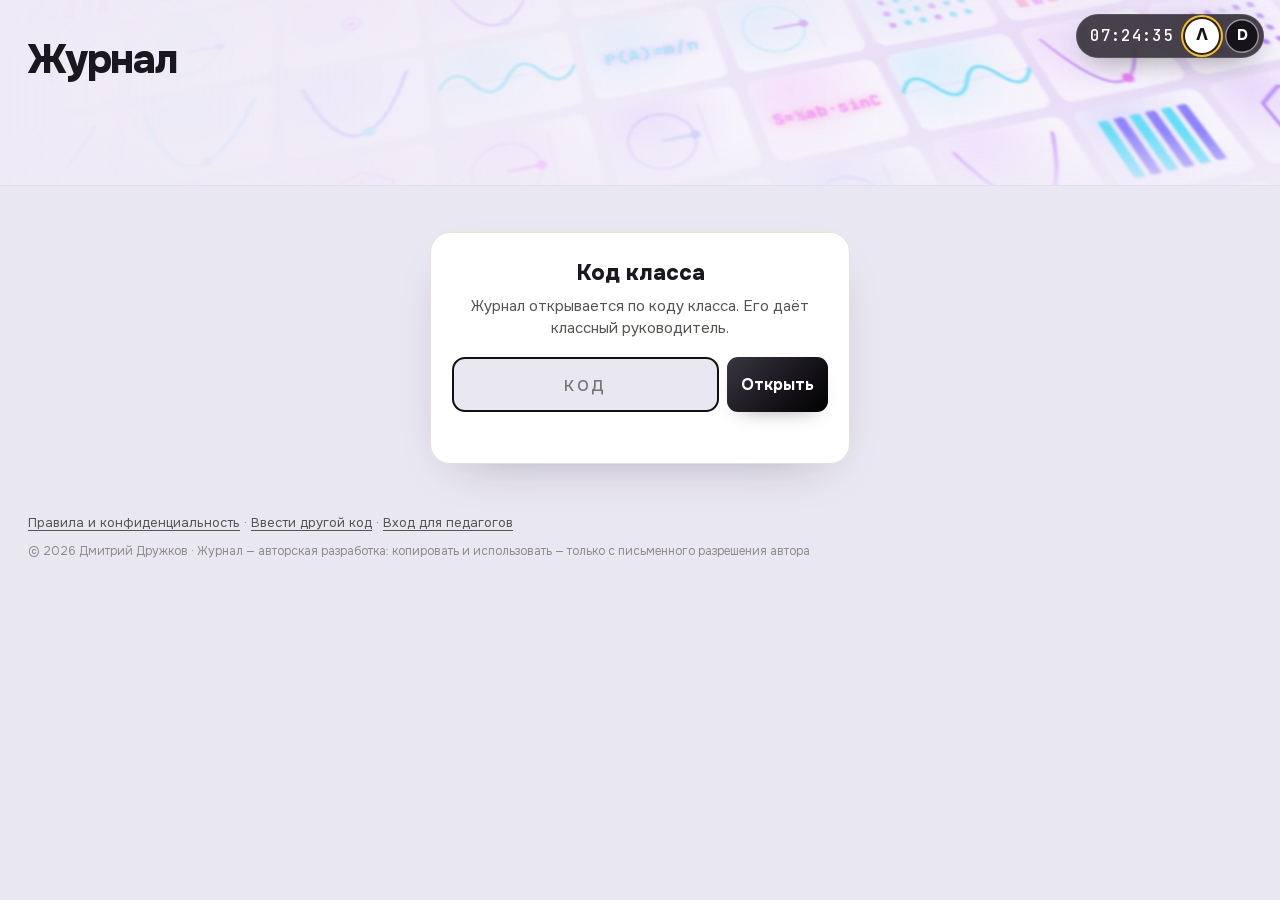
==== commit 5c105e9f: "Школьный журнал: генератор случайных номеров (D 24.11, «да») — кнопка «🎲 Генератор» у педагога, номе" ====
--- a/zhurnal.html
+++ b/zhurnal.html
@@ -152,6 +152,7 @@
   min-width:128px; max-width:150px; font-weight:600; box-shadow:1px 0 0 var(--z-line2); }
 .zt thead .nm{ z-index:4; font-size:12px; color:var(--muted); }
 .zt tbody .nm b{ display:block; font-weight:800; font-size:15.5px; line-height:1.15; }   /* имя — крупно, фамилия — мелко и серым (D, 01.10) */
+.zt tbody .nm b .nn{ font-style:normal; font-weight:700; font-size:12px; color:var(--muted); margin-right:5px; font-variant-numeric:tabular-nums; }   /* номер в списке — для генератора, только учителю (D 24.11) */
 .zt tbody .nm span{ display:block; font-size:11.5px; color:var(--muted); font-weight:500; }
 /* имя и фамилия — каждая в одну строку (D, 04.10): «Воротников · 2 долга» переносилось, строка становилась выше остальных,
    и плитки в ней растягивались. Не помещается — многоточием сжимается только сама фамилия (.fm): «· это ты» и число долгов
@@ -1368,6 +1369,8 @@
     var code = S.cfg.code && S.cfg.code.v;
     var h = (canTab() ? '<button class="btn pri" data-act="addles">＋ День</button>' : '') +
       (RIGHTS.roster ? '<button class="btn" data-act="students">Ученики</button>' : '') +
+      // генератор случайных номеров (D 24.11): номер = место ученика в списке; имена в него не уходят — только сколько учеников
+      (students().length > 1 ? '<a class="btn" href="generator.html?n=' + students().length + '&j=' + encodeURIComponent(J) + '" target="_blank" rel="noopener" style="text-decoration:none" title="Случайный номер ученика по списку журнала — откроется в новой вкладке">🎲 Генератор</a>' : '') +
       (RIGHTS.roster && code ? '<span class="codebox">Код класса для учеников и родителей: <b class="mono">' + esc(code) + '</b></span> ' +
         '<button class="link" data-act="codelink">ссылка</button> · <button class="link" data-act="code">новый код</button>' : '') +
       (!canTab() && SUBJ.length ? '<span class="codebox">' + (META.arch ? 'Архив: журнал прошлого года, только просмотр' : tab === ALL || RIGHTS.kr ? 'Оценки ставят педагоги предметов — здесь только просмотр' : 'Только просмотр') + '</span>' : '');
@@ -1421,12 +1424,12 @@
       });
     });
     h += '</tr></thead><tbody>';
-    P.forEach(function (p) {
+    P.forEach(function (p, pn) {
       var dn = staff ? debtCount(p.id) : 0;   // счётчик долгов — только учителю; дети видят красные клетки (D, 30.09)
       var av = avgOn[p.id] ? rowAvg(p.id, LY, LA, today) : null;
       h += '<tr' + (p.id === meId ? ' class="me"' : '') + '><th class="nm" data-sid="' + p.id + '" title="Средний балл — по нажатию">' +
         (av ? '<i class="avg" title="Средний балл ' + (mo === 'all' ? 'за год' : 'за месяц') + ': ' + av.n + ' оц.' + (HW_AS_2 ? ' Несданная вовремя ДЗ — как 2' : '') + '">' + av.v + '</i>' : '') +
-        '<b>' + esc(p.name || p.fam || 'Новый ученик') + '</b><span><i class="fm">' + esc(p.name ? p.fam : '') + '</i>' + (p.id === meId ? '\u00a0·\u00a0это ты' : '') +   // пробелы неразрывные: в строке-ряду обычный пробел у края пропал бы
+        '<b>' + (staff ? '<i class="nn">' + (pn + 1) + '</i>' : '') + esc(p.name || p.fam || 'Новый ученик') + '</b><span><i class="fm">' + esc(p.name ? p.fam : '') + '</i>' + (p.id === meId ? '\u00a0·\u00a0это ты' : '') +   // пробелы неразрывные: в строке-ряду обычный пробел у края пропал бы
         (dn ? '\u00a0·\u00a0<em>' + dn + ' ' + (dn === 1 ? 'долг' : dn < 5 ? 'долга' : 'долгов') + '</em>' : '') + '</span></th>';
       LY.forEach(function (x) {
         x.cols.forEach(function (c, ci) {
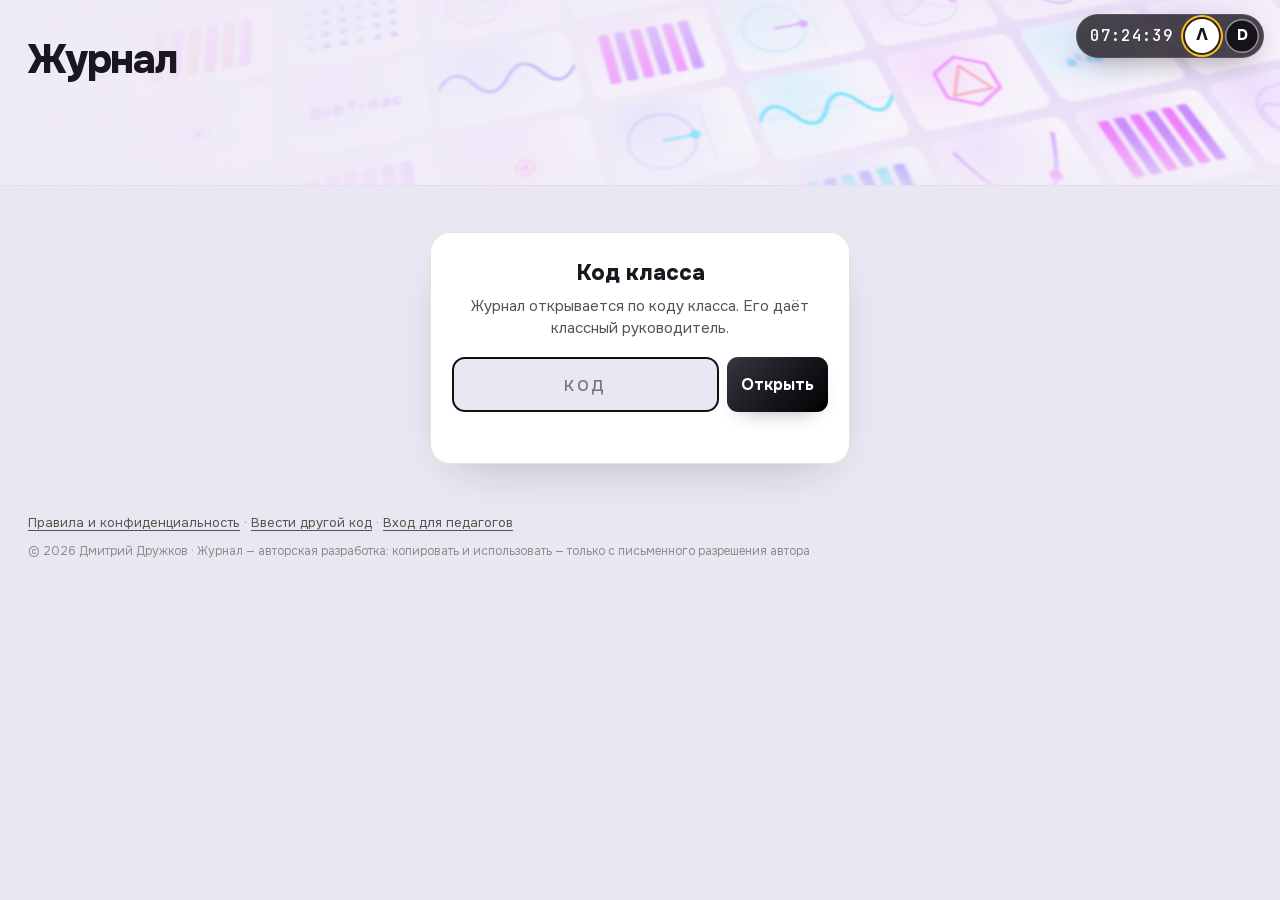
==== commit 154e9b71: "Школьный журнал: «🎡 Жребий» (D 25.11, «да») — шар, кубик, колесо по именам или номерам; имена в адре" ====
--- a/zhurnal.html
+++ b/zhurnal.html
@@ -1371,6 +1371,7 @@
       (RIGHTS.roster ? '<button class="btn" data-act="students">Ученики</button>' : '') +
       // генератор случайных номеров (D 24.11): номер = место ученика в списке; имена в него не уходят — только сколько учеников
       (students().length > 1 ? '<a class="btn" href="generator.html?n=' + students().length + '&j=' + encodeURIComponent(J) + '" target="_blank" rel="noopener" style="text-decoration:none" title="Случайный номер ученика по списку журнала — откроется в новой вкладке">🎲 Генератор</a>' : '') +
+      (students().length > 1 ? '<button class="btn" data-act="zhrebiy" title="Шар, кубик или колесо — по именам или номерам">🎡 Жребий</button>' : '') +
       (RIGHTS.roster && code ? '<span class="codebox">Код класса для учеников и родителей: <b class="mono">' + esc(code) + '</b></span> ' +
         '<button class="link" data-act="codelink">ссылка</button> · <button class="link" data-act="code">новый код</button>' : '') +
       (!canTab() && SUBJ.length ? '<span class="codebox">' + (META.arch ? 'Архив: журнал прошлого года, только просмотр' : tab === ALL || RIGHTS.kr ? 'Оценки ставят педагоги предметов — здесь только просмотр' : 'Только просмотр') + '</span>' : '');
@@ -2631,6 +2632,19 @@
   }
   window.addEventListener('scroll', hideTip, true);
 
+  // жребий (D 25.11): имена — в окно журнала, новая вкладка забирает их через window.opener и держит до закрытия.
+  // В адрес и на сервер имена не попадают. Двойные имена — с первой буквой фамилии
+  function openZhrebiy() {
+    var P = students(), cnt = {};
+    var nm = P.map(function (p) { return String(p.name || p.fam || '').trim(); });
+    nm.forEach(function (x) { cnt[x] = (cnt[x] || 0) + 1; });
+    var lab = nm.map(function (x, i) { var f = String(P[i].fam || '').trim(); return !x ? String(i + 1) : cnt[x] > 1 && P[i].name && f ? x + ' ' + f.charAt(0) + '.' : x; }), c2 = {};
+    lab.forEach(function (x) { c2[x] = (c2[x] || 0) + 1; });
+    window.ZR_NAMES = { j: J, list: lab.map(function (x, i) { return c2[x] > 1 ? x + ' (' + (i + 1) + ')' : x; }) };   // всё ещё одинаковые — с номером по списку
+    var w = window.open('zhrebiy.html?n=' + P.length + '&j=' + encodeURIComponent(J), '_blank');
+    if (!w) alert('Браузер не дал открыть новую вкладку — разреши всплывающие окна для этого сайта.');
+  }
+
   /* ── ученики (D) ── */
   function openStudents() {
     var P = students();
@@ -2872,6 +2886,7 @@
       else if (act === 'vygprint') vygPrint();
       else if (act === 'vygcsv') vygCsv();
       else if (act === 'students') openStudents();
+      else if (act === 'zhrebiy') openZhrebiy();
       else if (act === 'pastestu') pasteStudents();
       else if (act === 'hist' && cur) showHist(cur);
       else if (act === 'logout') { if (!outbox.length || confirm('Есть несохранённые правки (' + outbox.length + '). Выйти и потерять их?')) location.href = './#logout'; }
